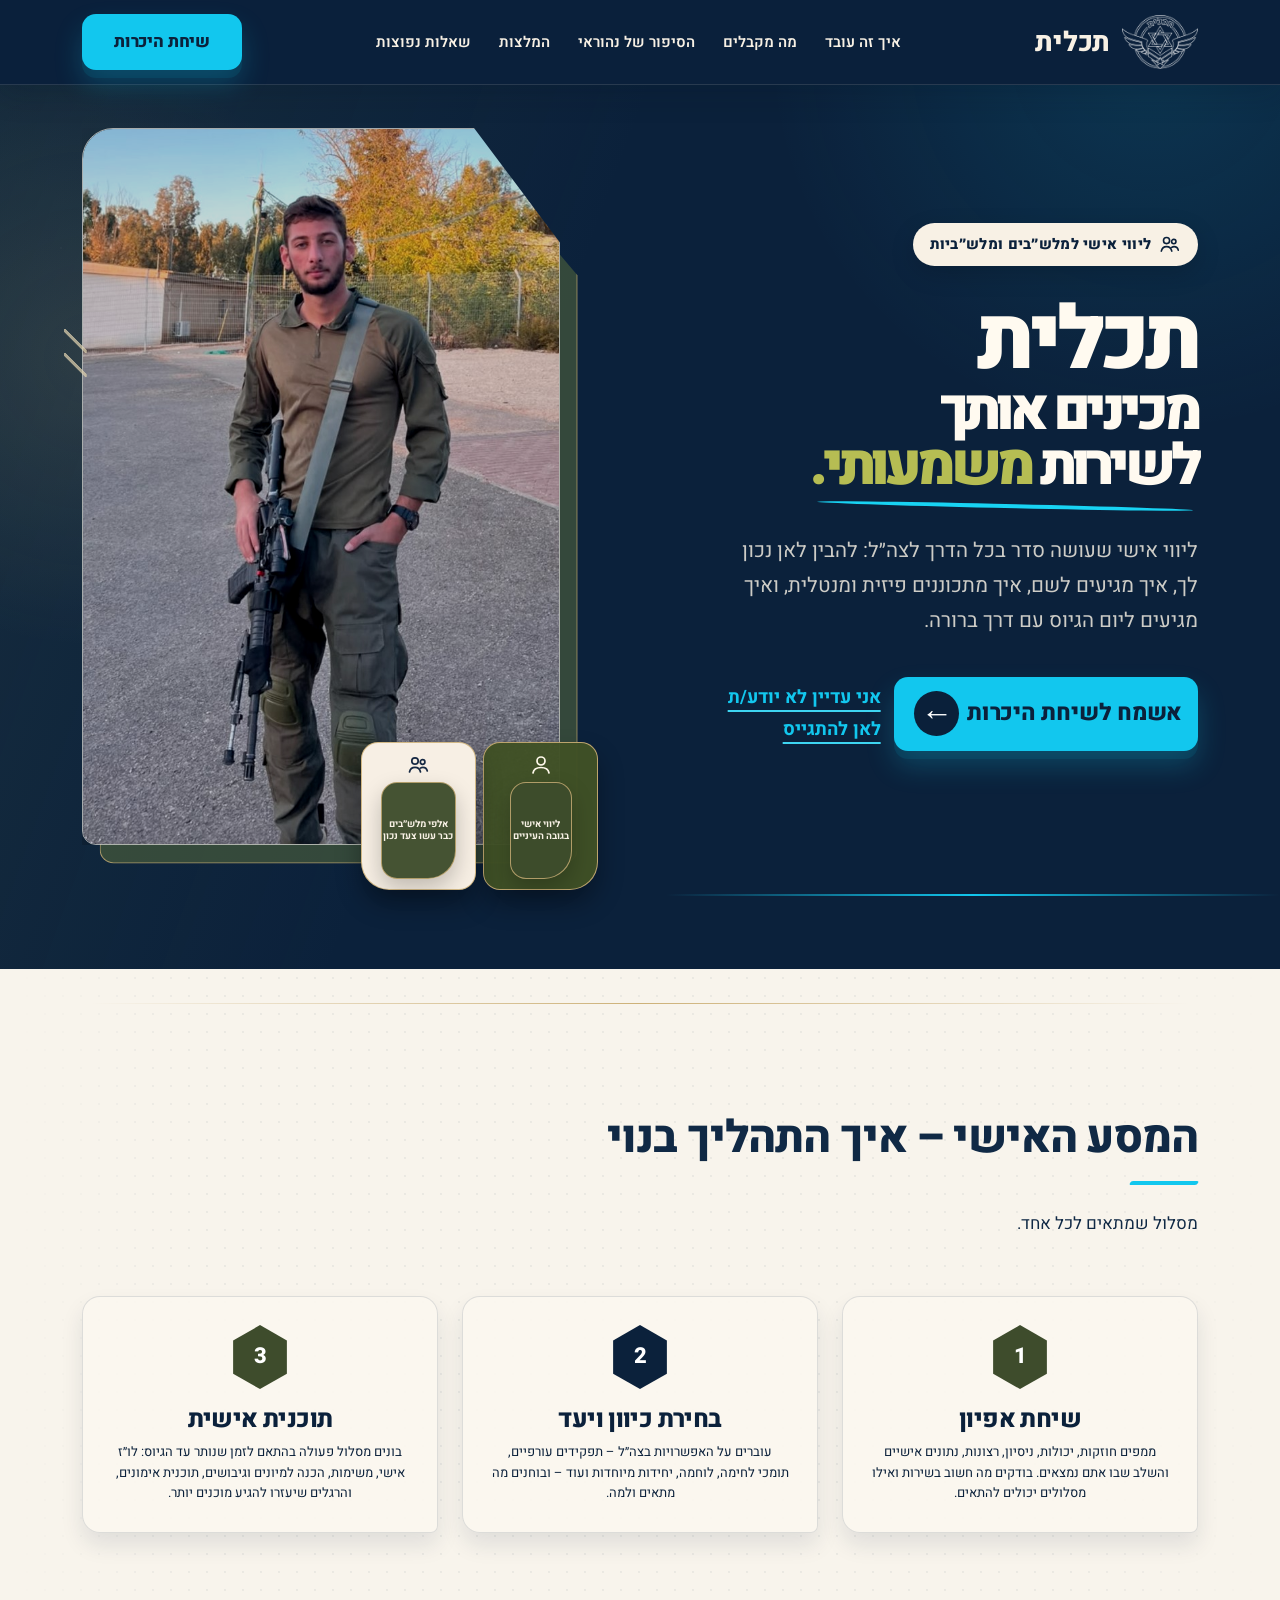
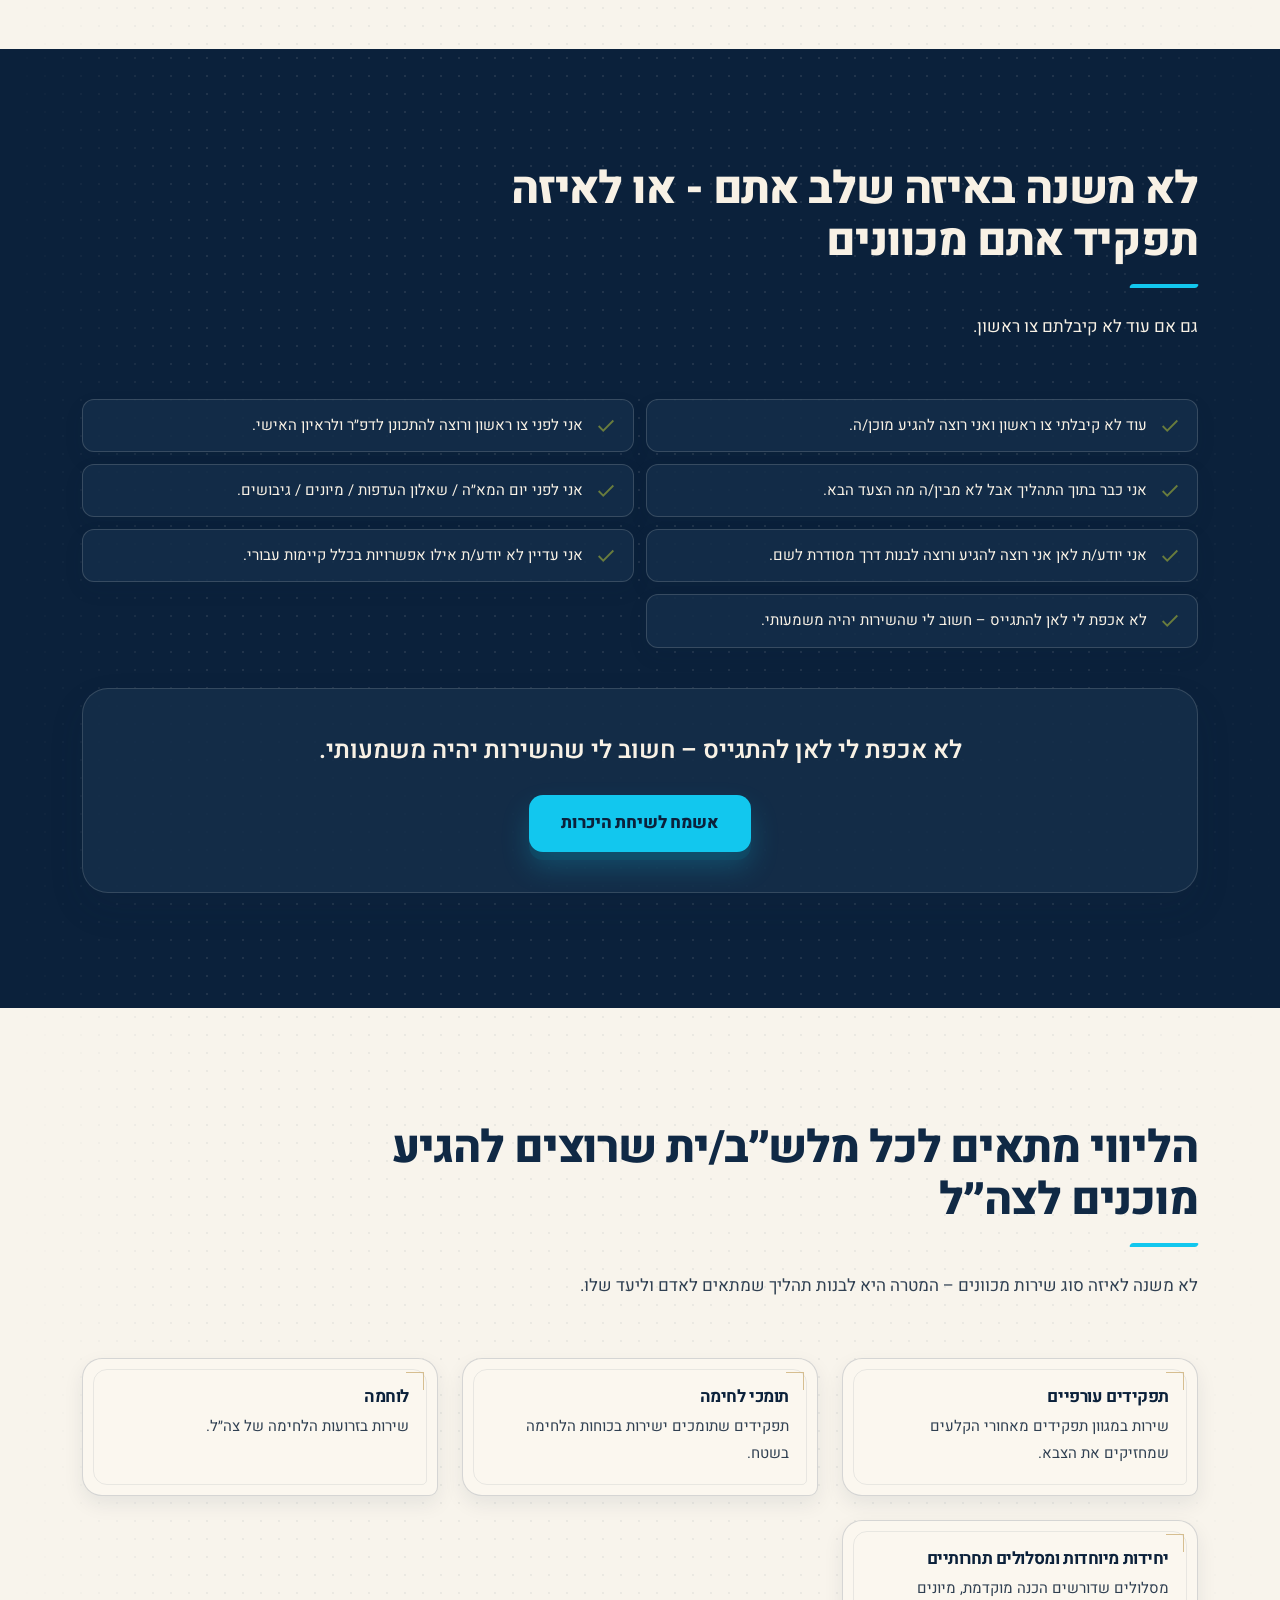
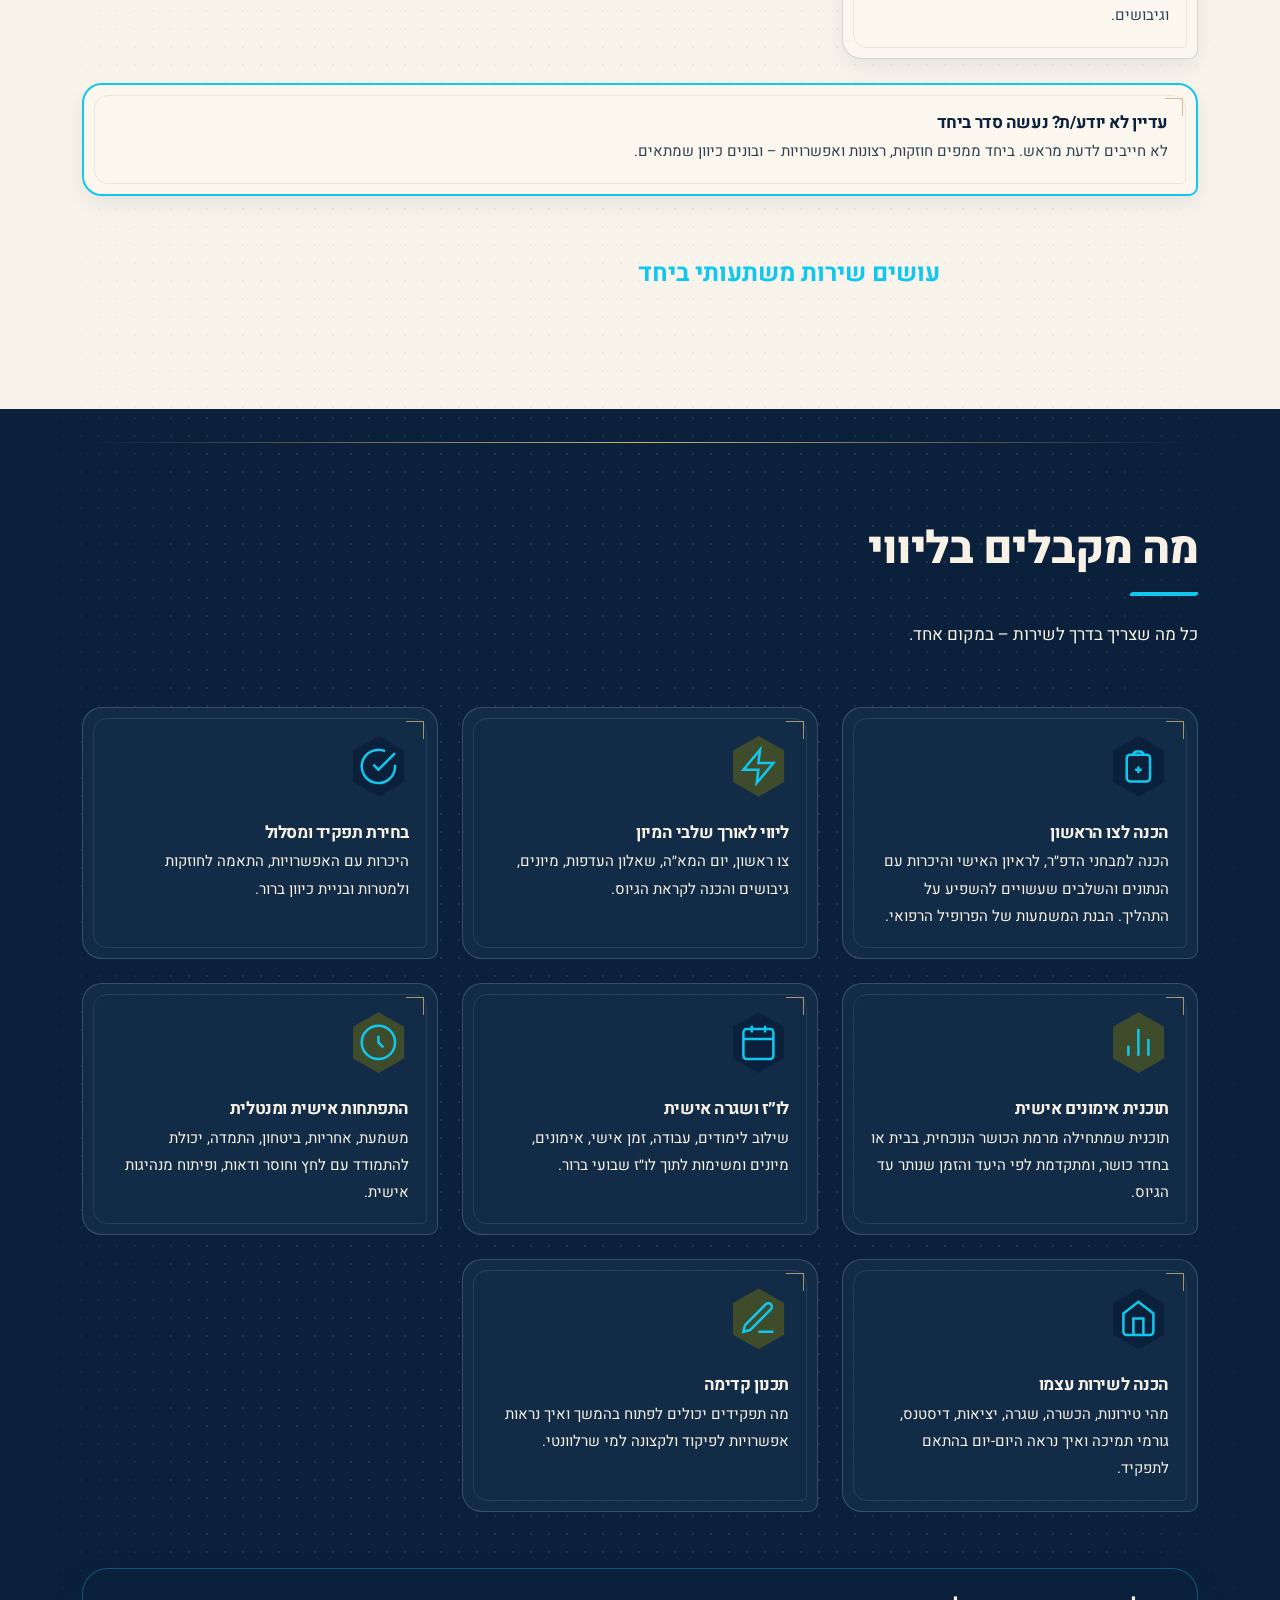
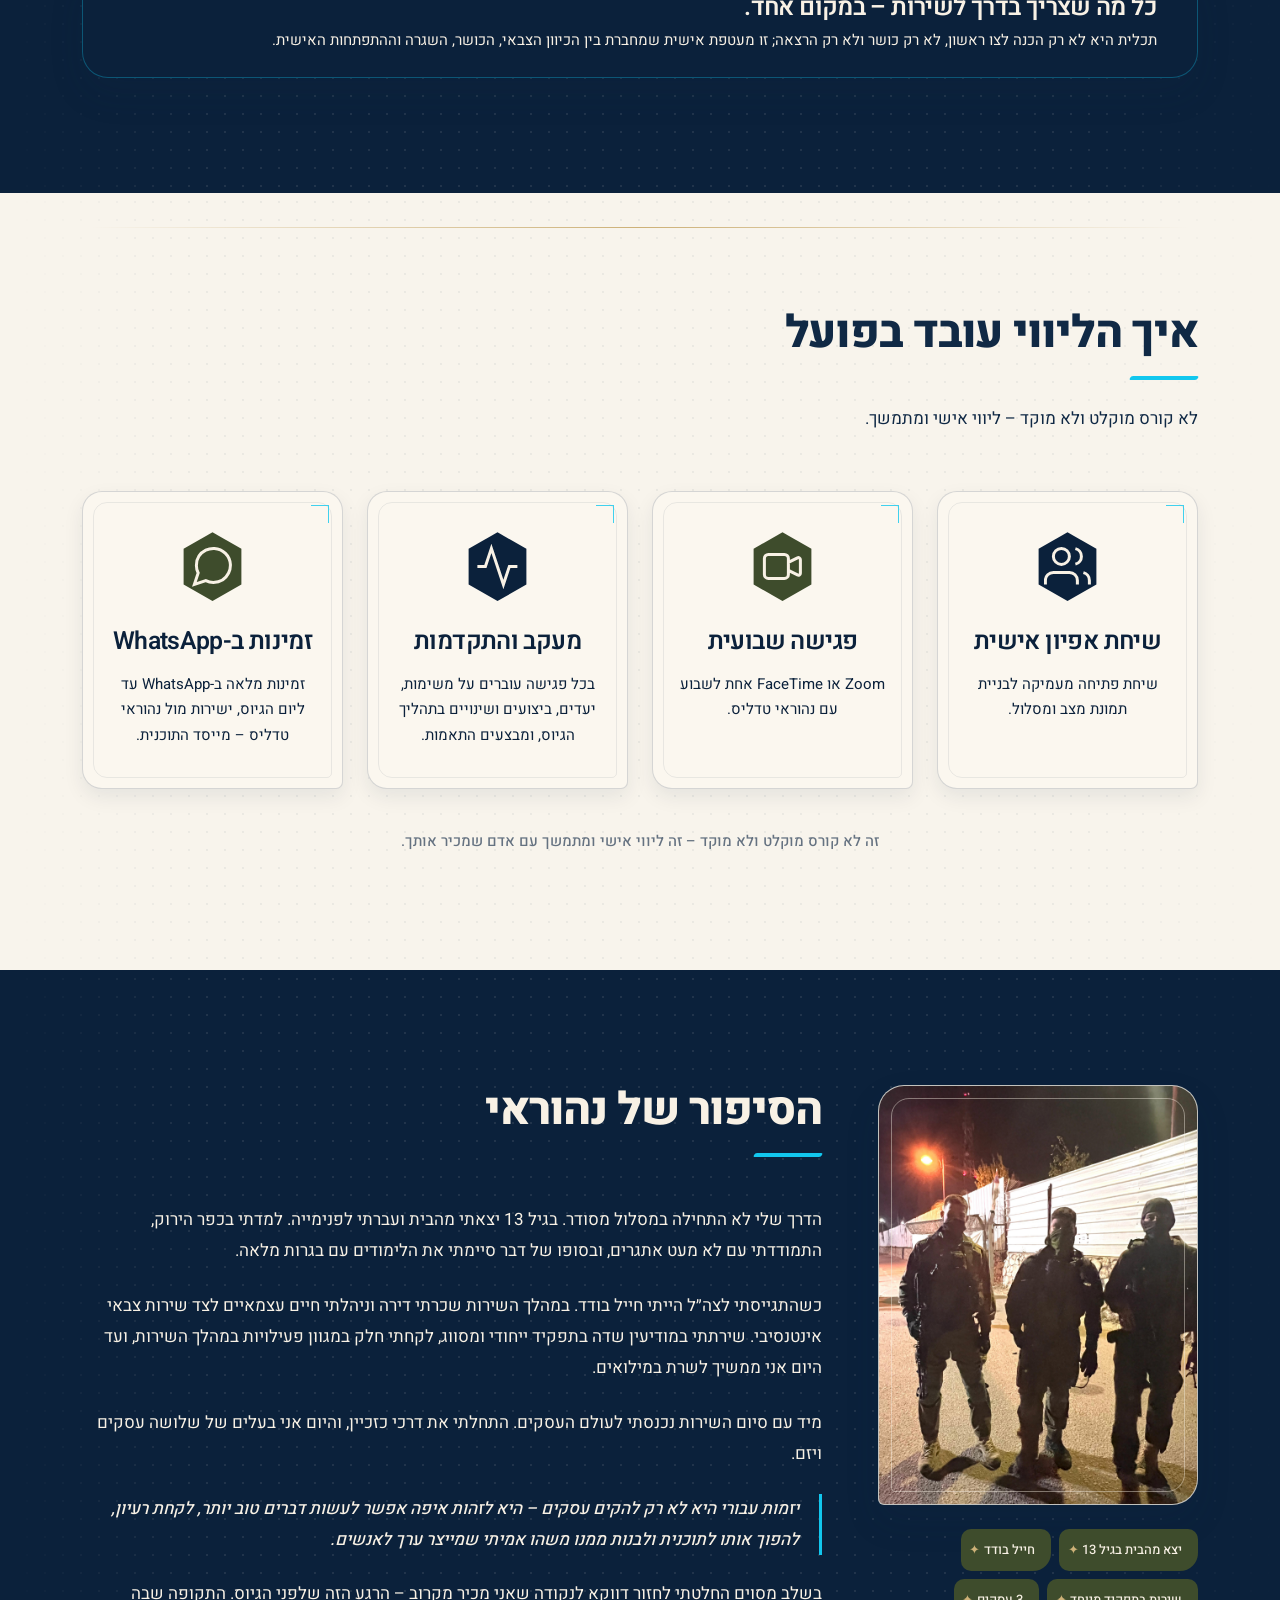
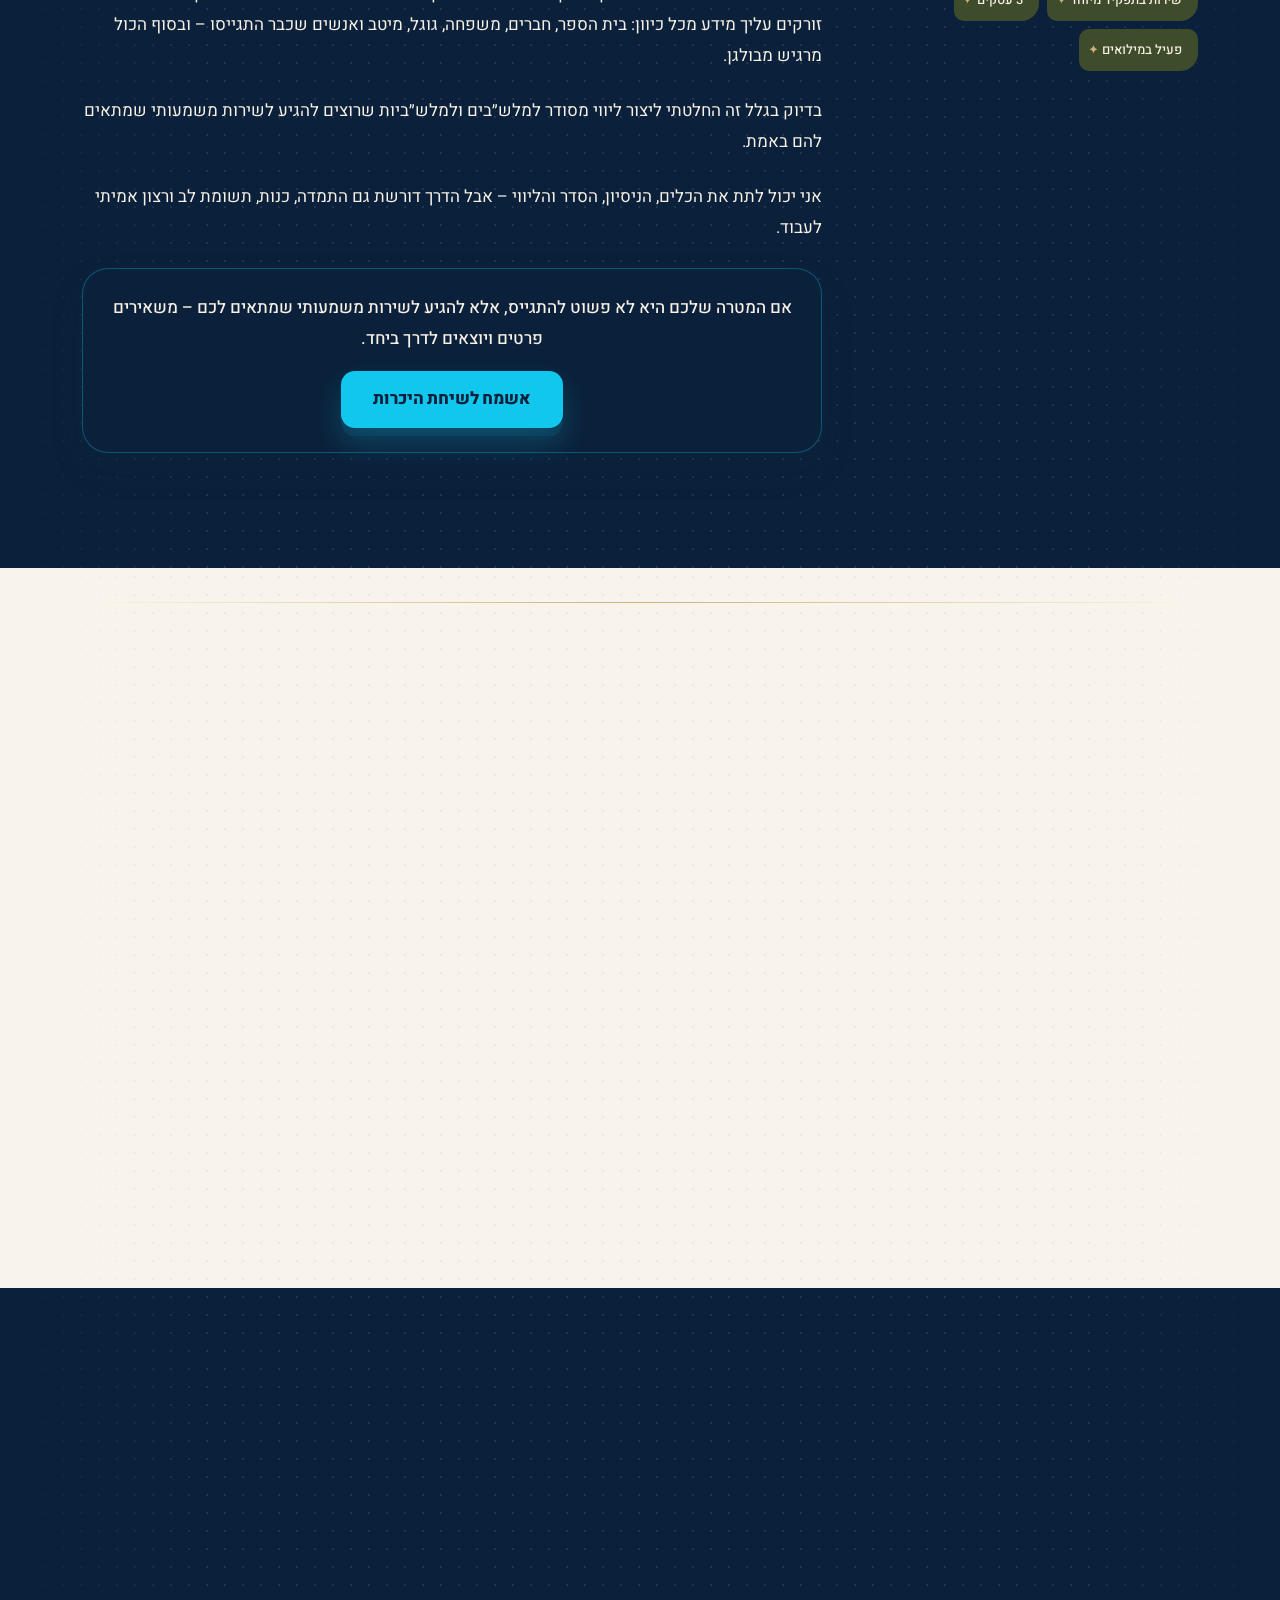
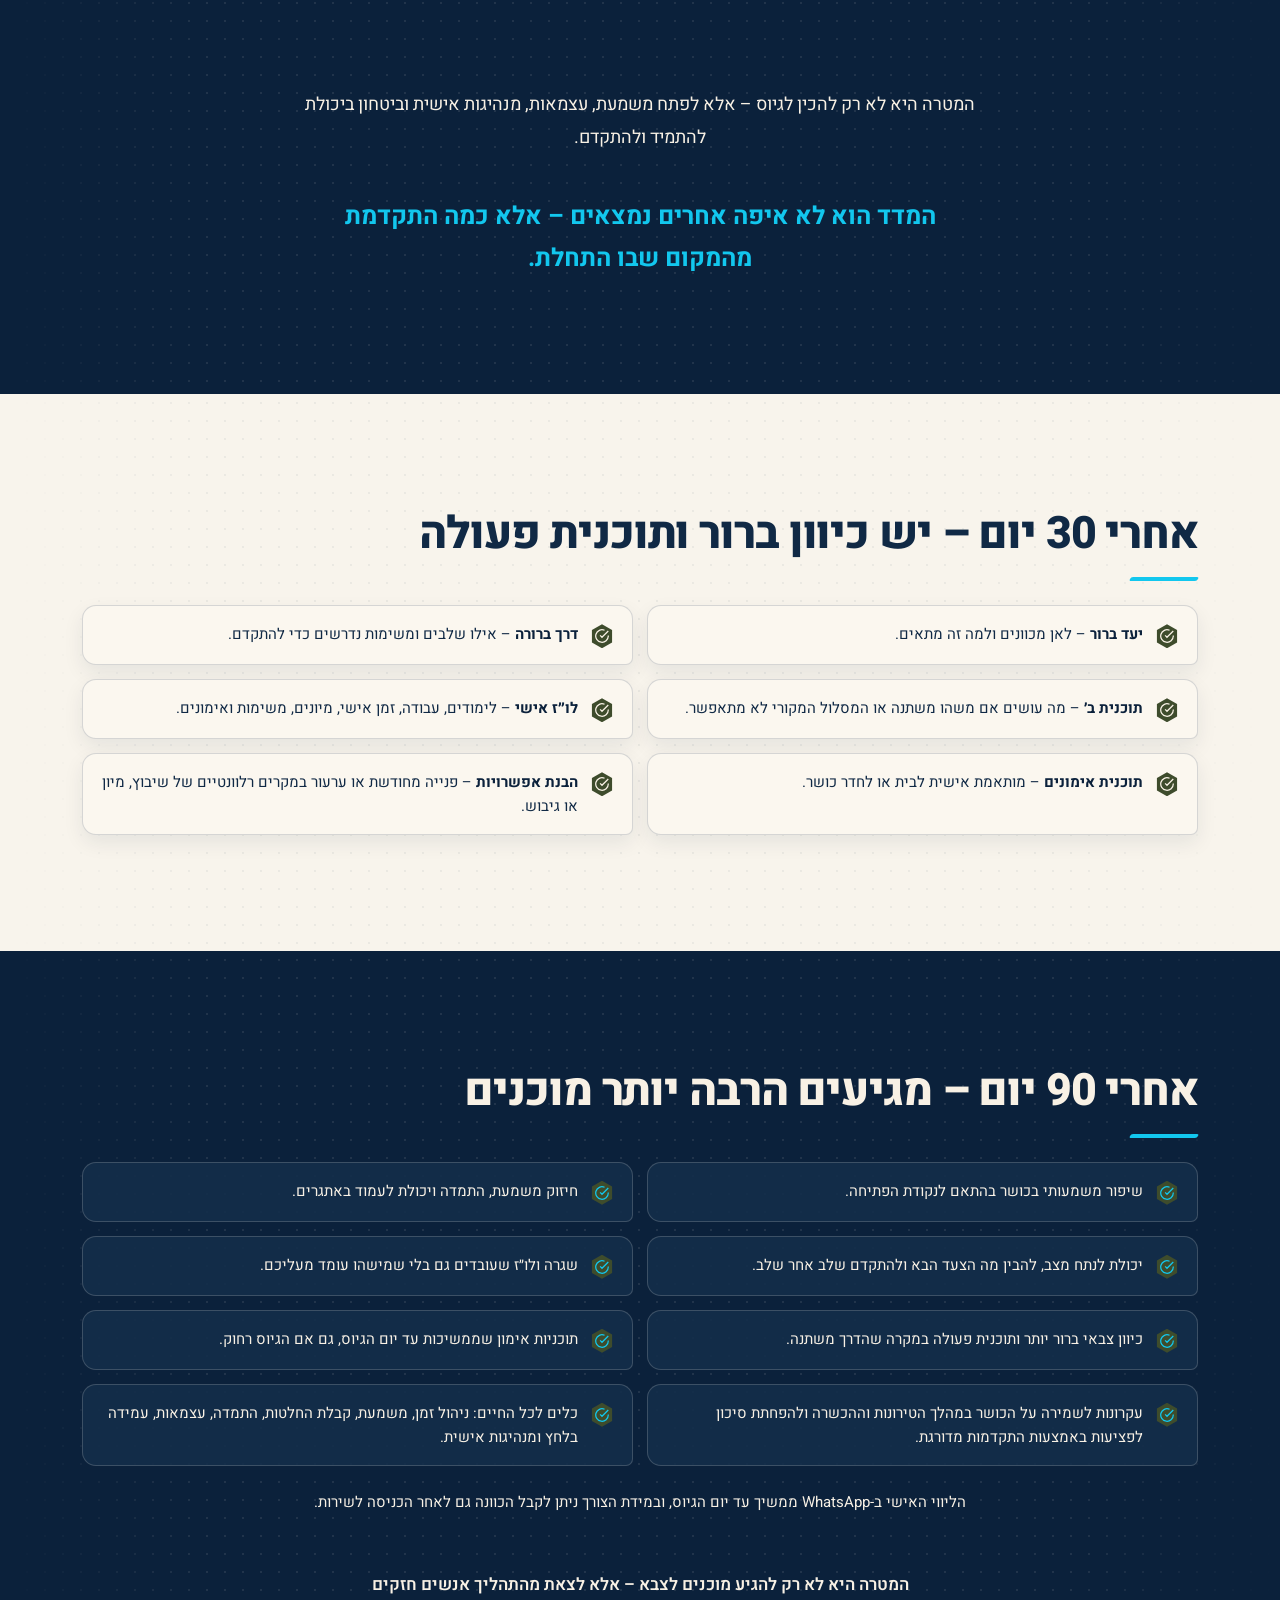
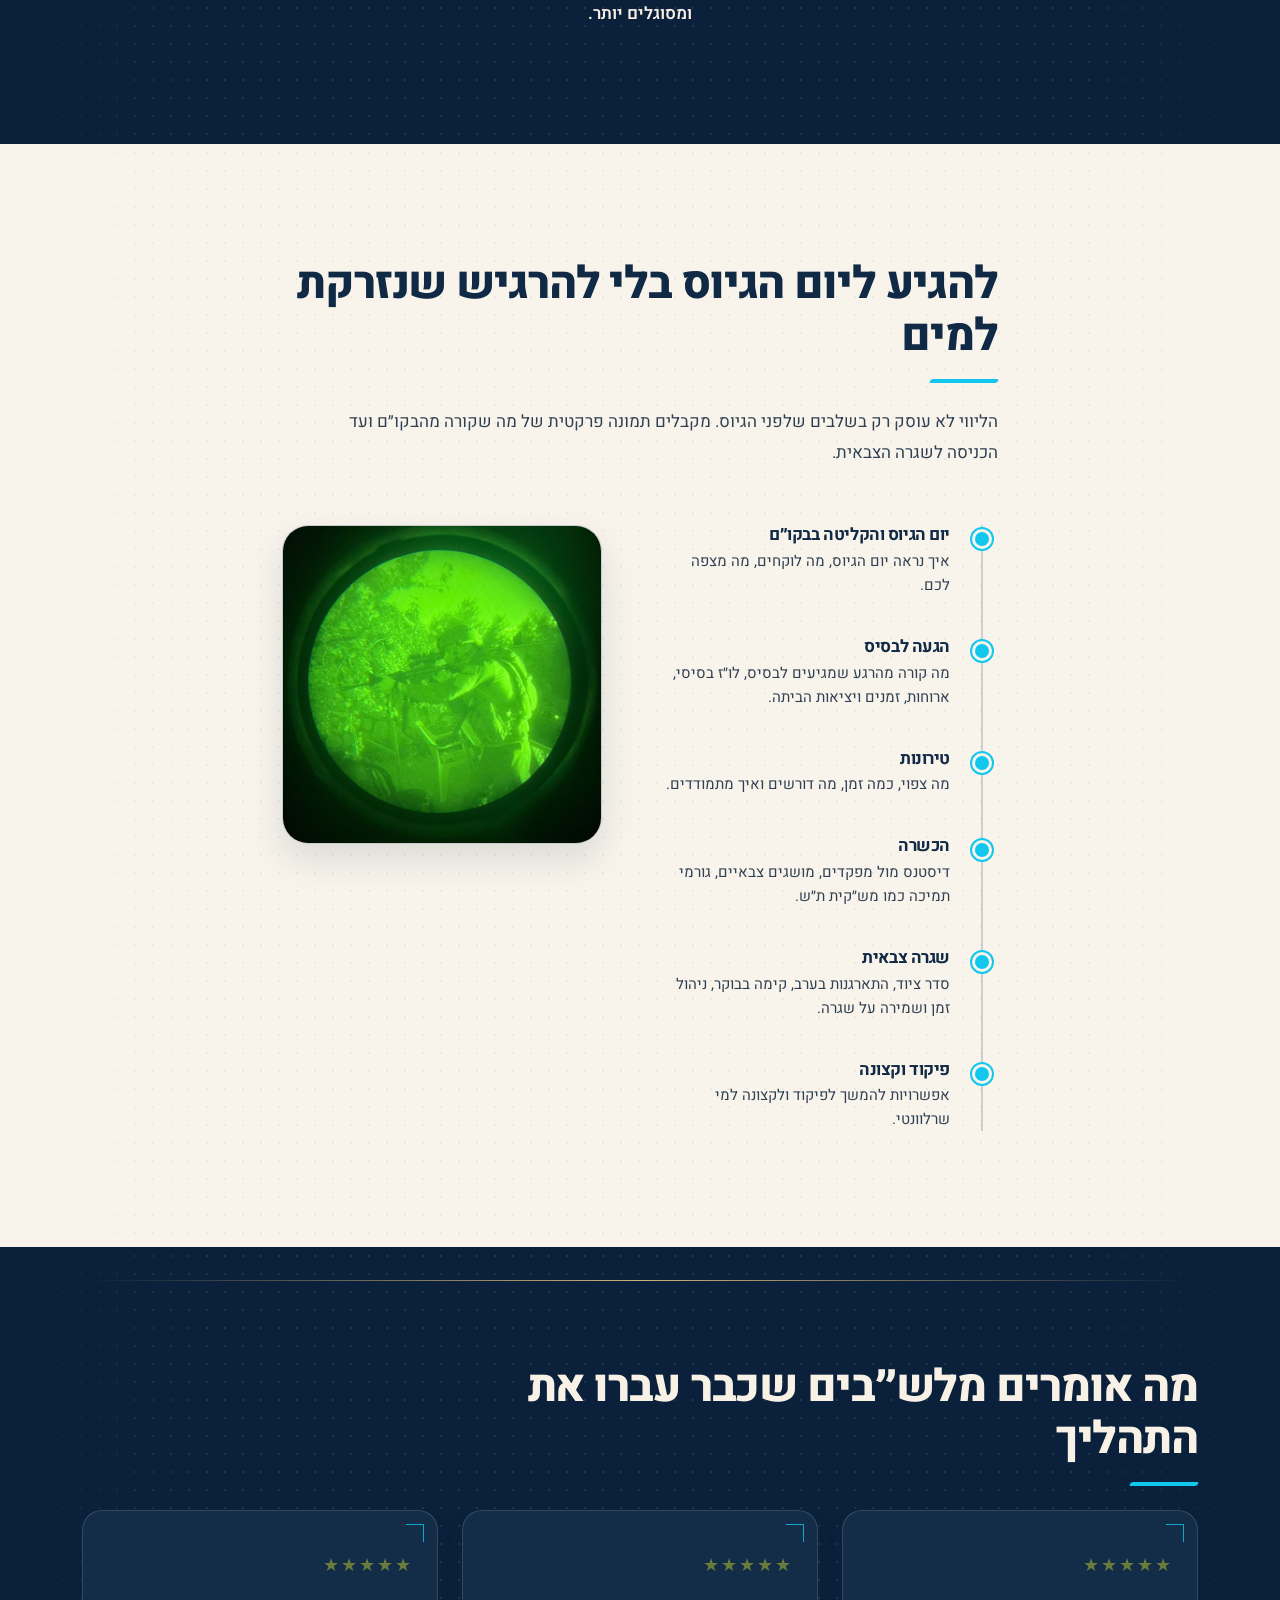
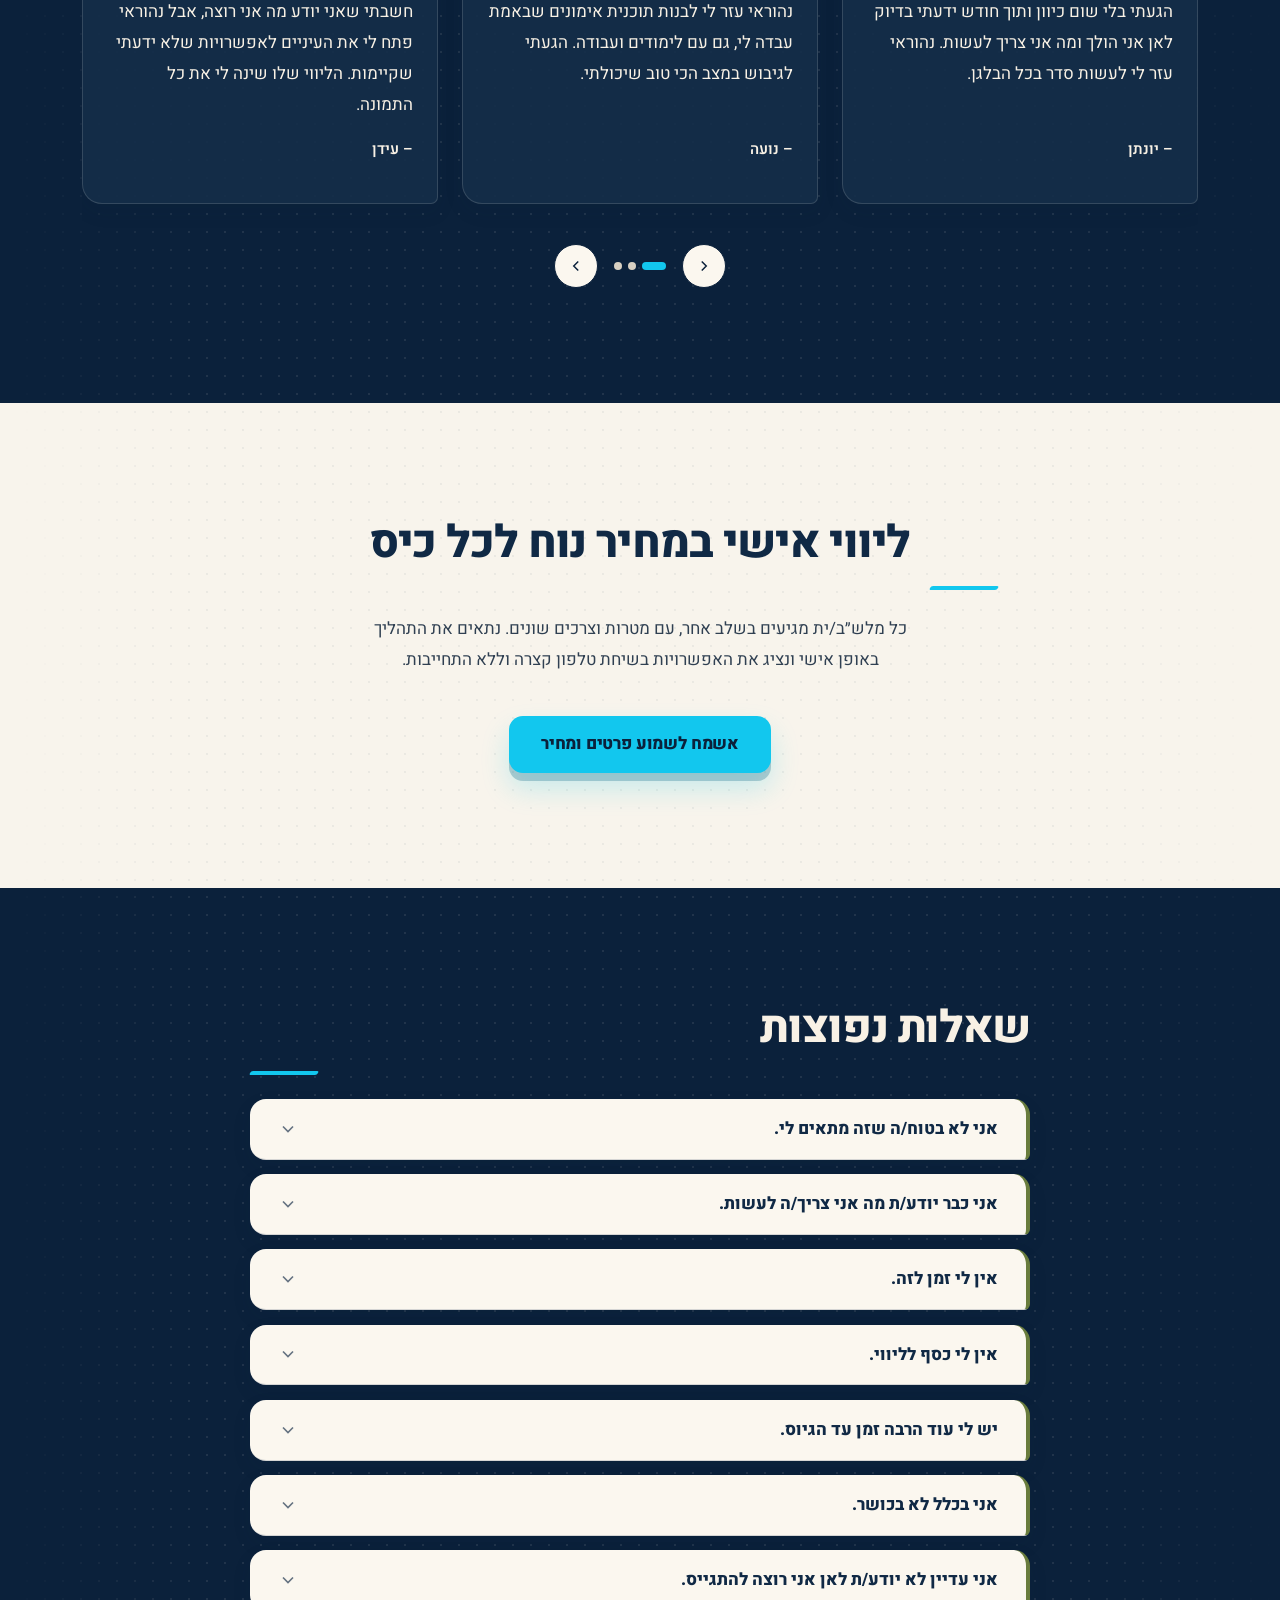
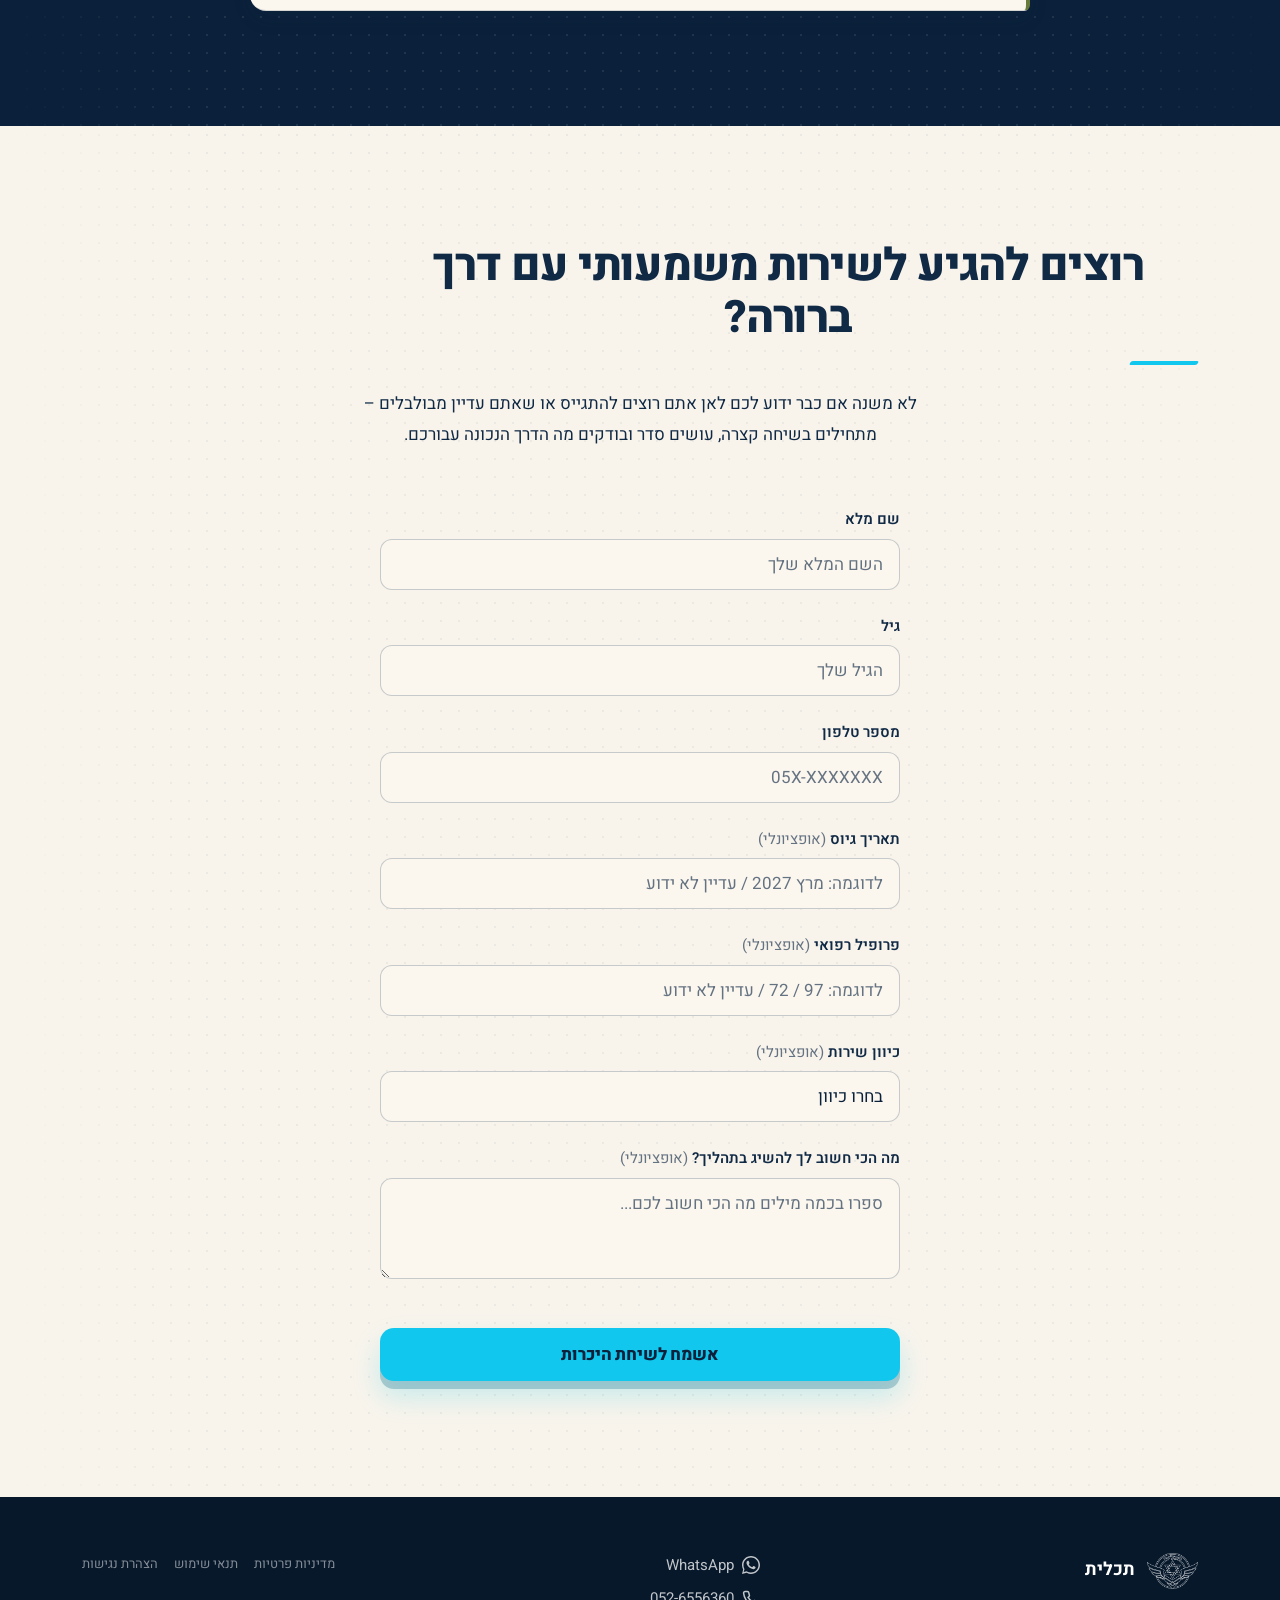
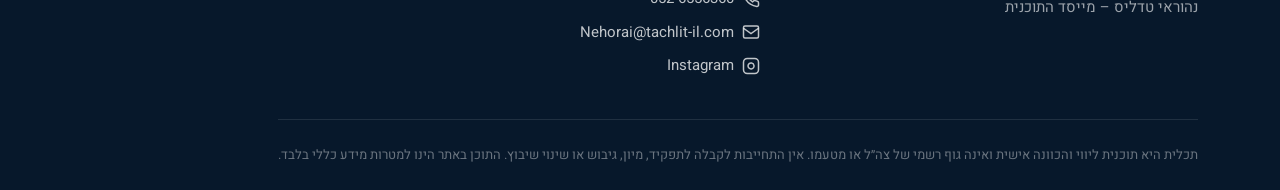
==== index.html @ f6e8bb4a "Refine responsive hero layout and spacing" ====
<!DOCTYPE html>
<html lang="he" dir="rtl">
<head>
  <meta charset="UTF-8">
  <meta name="viewport" content="width=device-width, initial-scale=1.0">
  <title>תכלית – ליווי אישי למלש״בים בדרך לשירות משמעותי בצה״ל</title>
  <meta name="description" content="תכלית – ליווי אישי למלש״בים ומלש״ביות. שיחת אפיון, בניית מסלול, תוכנית אימונים, הכנה לצו ראשון, מיונים וגיבושים. נהוראי טדליס מלווה אותך עד יום הגיוס.">
  <meta name="keywords" content="הכנה לצבא, ליווי למלשבים, מכינה קדם צבאית, הכנה לגיוס, הכנה ליחידות מיוחדות, הכנה לצו ראשון, כושר לצבא, ליווי אישי לצבא, תכלית, נהוראי טדליס">
  <meta name="author" content="נהוראי טדליס – תכלית">
  <meta name="robots" content="index, follow">
  <link rel="canonical" href="https://example.com"><!-- PLACEHOLDER: עדכנו לכתובת הסופית של האתר -->

  <!-- Open Graph -->
  <meta property="og:type" content="website">
  <meta property="og:locale" content="he_IL">
  <meta property="og:site_name" content="תכלית">
  <meta property="og:title" content="תכלית – ליווי אישי למלש״בים בדרך לשירות משמעותי">
  <meta property="og:description" content="ליווי אישי שעושה סדר בכל הדרך לצה״ל: בחירת כיוון, הכנה לצו ראשון, מיונים, תוכנית אימונים והכנה מנטלית. עד יום הגיוס.">
  <meta property="og:url" content="https://example.com"><!-- PLACEHOLDER: עדכנו לכתובת הסופית -->
  <meta property="og:image" content="https://example.com/assets/og-image.jpg"><!-- PLACEHOLDER: הוסיפו תמונת OG בגודל 1200x630 -->
  <meta property="og:image:width" content="1200">
  <meta property="og:image:height" content="630">
  <meta property="og:image:alt" content="תכלית – ליווי אישי למלש״בים">

  <!-- Twitter Card -->
  <meta name="twitter:card" content="summary_large_image">
  <meta name="twitter:title" content="תכלית – ליווי אישי למלש״בים בדרך לשירות משמעותי">
  <meta name="twitter:description" content="ליווי אישי שעושה סדר בכל הדרך לצה״ל. בחירת כיוון, הכנה לצו ראשון, מיונים, אימונים והכנה מנטלית.">
  <meta name="twitter:image" content="https://example.com/assets/og-image.jpg"><!-- PLACEHOLDER -->

  <!-- Favicon -->
  <link rel="icon" type="image/png" href="assets/tachlit-colorful-logo.png">

  <!-- Structured Data -->
  <script type="application/ld+json">
  {
    "@context": "https://schema.org",
    "@type": "ProfessionalService",
    "name": "תכלית",
    "description": "ליווי אישי למלש״בים ומלש״ביות בדרך לשירות משמעותי בצה״ל",
    "founder": {
      "@type": "Person",
      "name": "נהוראי טדליס"
    },
    "areaServed": {
      "@type": "Country",
      "name": "Israel"
    },
    "serviceType": "ליווי והכוונה קדם-צבאית",
    "url": "https://example.com",
    "telephone": "+972-52-655-6360",
    "email": "Nehorai@tachlit-il.com",
    "contactPoint": {
      "@type": "ContactPoint",
      "contactType": "customer service",
      "availableLanguage": "Hebrew"
    }
  }
  </script>

  <!-- Fonts -->
  <link rel="preconnect" href="https://fonts.googleapis.com">
  <link rel="preconnect" href="https://fonts.gstatic.com" crossorigin>
  <link href="https://fonts.googleapis.com/css2?family=Heebo:wght@300;400;500;600;700;800;900&display=swap" rel="stylesheet">

  <!-- Styles -->
  <link rel="stylesheet" href="css/styles.css?v=20260817-27">
</head>
<body>
  <!-- Skip Link -->
  <a href="#main-content" class="skip-link">דלגו לתוכן הראשי</a>

  <!-- ==================== HEADER ==================== -->
  <header class="header" role="banner">
    <div class="container header__inner">
      <a href="#" class="header__logo" aria-label="תכלית – חזרה לראש העמוד">
        <img src="assets/tachlit-white-logo.png" alt="לוגו תכלית" width="40" height="40">
        <span class="header__logo-text">תכלית</span>
      </a>

      <nav class="header__nav" aria-label="ניווט ראשי">
        <ul class="header__nav-list" role="list">
          <li><a href="#journey" class="header__nav-link">איך זה עובד</a></li>
          <li><a href="#benefits" class="header__nav-link">מה מקבלים</a></li>
          <li><a href="#about" class="header__nav-link">הסיפור של נהוראי</a></li>
          <li><a href="#testimonials" class="header__nav-link">המלצות</a></li>
          <li><a href="#faq" class="header__nav-link">שאלות נפוצות</a></li>
        </ul>
      </nav>

      <a href="#contact" class="btn btn--primary header__cta">שיחת היכרות</a>

      <button class="header__mobile-toggle" aria-label="תפריט ניווט" aria-expanded="false" aria-controls="mobile-menu">
        <span></span>
        <span></span>
        <span></span>
      </button>
    </div>
  </header>

  <!-- Mobile Menu -->
  <div id="mobile-menu" class="mobile-menu" aria-hidden="true" role="dialog" aria-label="תפריט ניווט">
    <nav>
      <ul class="mobile-menu__list" role="list">
        <li><a href="#journey" class="mobile-menu__link">איך זה עובד</a></li>
        <li><a href="#benefits" class="mobile-menu__link">מה מקבלים</a></li>
        <li><a href="#about" class="mobile-menu__link">הסיפור של נהוראי</a></li>
        <li><a href="#testimonials" class="mobile-menu__link">המלצות</a></li>
        <li><a href="#faq" class="mobile-menu__link">שאלות נפוצות</a></li>
      </ul>
      <a href="#contact" class="btn btn--primary mobile-menu__cta">אשמח לשיחת היכרות</a>
    </nav>
  </div>

  <main id="main-content">
    <!-- ==================== HERO ==================== -->
    <section id="hero" class="hero" aria-label="מסך פתיחה">
      <div class="container hero__inner">
        <div class="hero__content">
          <span class="hero__badge">
            <svg class="hero__badge-icon" viewBox="0 0 24 24" fill="none" stroke="currentColor" stroke-width="1.7" stroke-linecap="round" stroke-linejoin="round" aria-hidden="true">
              <circle cx="9" cy="8" r="3.2"></circle>
              <path d="M3.5 19c.6-3 2.4-4.7 5.5-4.7s4.9 1.7 5.5 4.7"></path>
              <circle cx="16.6" cy="9" r="2.3"></circle>
              <path d="M14.4 15.1c.7-.5 1.5-.8 2.5-.8 2.4 0 3.9 1.4 4.4 3.7"></path>
            </svg>
            <span>ליווי אישי למלש״בים ומלש״ביות</span>
          </span>
          <h1 class="hero__title">
            <span class="hero__title-brand">תכלית</span>
            <span class="hero__title-line">מכינים אותך</span>
            <span class="hero__title-line">לשירות <em>משמעותי.</em></span>
          </h1>
          <p class="hero__subtitle">
            ליווי אישי שעושה סדר בכל הדרך לצה״ל: להבין לאן נכון לך, איך מגיעים לשם, איך מתכוננים פיזית ומנטלית, ואיך מגיעים ליום הגיוס עם דרך ברורה.
          </p>
          <div class="hero__actions">
            <a href="#contact" class="btn btn--primary hero__primary-link" data-analytics="cta-hero">
              <span>אשמח לשיחת היכרות</span>
              <span class="hero__primary-arrow" aria-hidden="true">←</span>
            </a>
            <a href="#contact" class="hero__secondary-link" data-analytics="cta-hero-secondary">אני עדיין לא יודע/ת לאן להתגייס</a>
          </div>
        </div>
        <div class="hero__portrait">
          <img src="assets/image-1.jpeg" alt="נהוראי טדליס בשירות מילואים" width="800" height="600" loading="eager">
          <div class="hero__credentials" aria-label="יתרונות הליווי">
            <article class="hero__credential hero__credential--personal">
              <svg class="hero__credential-icon" viewBox="0 0 24 24" fill="none" stroke="currentColor" stroke-width="1.7" stroke-linecap="round" stroke-linejoin="round" aria-hidden="true">
                <circle cx="12" cy="8" r="4"></circle>
                <path d="M4 20c.5-3.2 3.2-5.5 8-5.5s7.5 2.3 8 5.5"></path>
              </svg>
              <p>ליווי אישי<br>בגובה העיניים</p>
            </article>
            <article class="hero__credential hero__credential--direction">
              <svg class="hero__credential-icon" viewBox="0 0 24 24" fill="none" stroke="currentColor" stroke-width="1.7" stroke-linecap="round" stroke-linejoin="round" aria-hidden="true">
                <circle cx="9" cy="8" r="3.2"></circle>
                <path d="M3.5 19c.6-3 2.4-4.7 5.5-4.7s4.9 1.7 5.5 4.7"></path>
                <circle cx="16.6" cy="9" r="2.3"></circle>
                <path d="M14.4 15.1c.7-.5 1.5-.8 2.5-.8 2.4 0 3.9 1.4 4.4 3.7"></path>
              </svg>
              <p>אלפי מלש״בים<br>כבר עשו צעד נכון</p>
            </article>
          </div>
        </div>
      </div>
    </section>

    <!-- ==================== JOURNEY ==================== -->
    <section id="journey" class="section--alt" aria-labelledby="journey-title">
      <div class="container">
        <h2 id="journey-title" class="reveal">המסע האישי – איך התהליך בנוי</h2>
        <p class="section-subtitle reveal">מסלול שמתאים לכל אחד.</p>

        <div class="journey__steps reveal">
          <div class="journey__step">
            <div class="journey__step-number">1</div>
            <div class="journey__step-content">
              <h3>שיחת אפיון</h3>
              <p>ממפים חוזקות, יכולות, ניסיון, רצונות, נתונים אישיים והשלב שבו אתם נמצאים. בודקים מה חשוב בשירות ואילו מסלולים יכולים להתאים.</p>
            </div>
          </div>
          <div class="journey__step">
            <div class="journey__step-number">2</div>
            <div class="journey__step-content">
              <h3>בחירת כיוון ויעד</h3>
              <p>עוברים על האפשרויות בצה״ל – תפקידים עורפיים, תומכי לחימה, לוחמה, יחידות מיוחדות ועוד – ובוחנים מה מתאים ולמה.</p>
            </div>
          </div>
          <div class="journey__step">
            <div class="journey__step-number">3</div>
            <div class="journey__step-content">
              <h3>תוכנית אישית</h3>
              <p>בונים מסלול פעולה בהתאם לזמן שנותר עד הגיוס: לו״ז אישי, משימות, הכנה למיונים וגיבושים, תוכנית אימונים, והרגלים שיעזרו להגיע מוכנים יותר.</p>
            </div>
          </div>
        </div>
      </div>
    </section>

    <!-- ==================== WHO FITS ==================== -->
    <section id="who-fits" aria-labelledby="who-fits-title">
      <div class="container">
        <h2 id="who-fits-title" class="reveal">לא משנה באיזה שלב אתם - או לאיזה תפקיד אתם מכוונים</h2>
        <p class="section-subtitle reveal">גם אם עוד לא קיבלתם צו ראשון.</p>

        <div class="who-fits__list reveal">
          <div class="who-fits__item">
            <svg class="who-fits__icon" viewBox="0 0 24 24" fill="none" stroke="currentColor" stroke-width="2" aria-hidden="true"><path d="M20 6L9 17l-5-5"/></svg>
            <span>עוד לא קיבלתי צו ראשון ואני רוצה להגיע מוכן/ה.</span>
          </div>
          <div class="who-fits__item">
            <svg class="who-fits__icon" viewBox="0 0 24 24" fill="none" stroke="currentColor" stroke-width="2" aria-hidden="true"><path d="M20 6L9 17l-5-5"/></svg>
            <span>אני לפני צו ראשון ורוצה להתכונן לדפ״ר ולראיון האישי.</span>
          </div>
          <div class="who-fits__item">
            <svg class="who-fits__icon" viewBox="0 0 24 24" fill="none" stroke="currentColor" stroke-width="2" aria-hidden="true"><path d="M20 6L9 17l-5-5"/></svg>
            <span>אני כבר בתוך התהליך אבל לא מבין/ה מה הצעד הבא.</span>
          </div>
          <div class="who-fits__item">
            <svg class="who-fits__icon" viewBox="0 0 24 24" fill="none" stroke="currentColor" stroke-width="2" aria-hidden="true"><path d="M20 6L9 17l-5-5"/></svg>
            <span>אני לפני יום המא״ה / שאלון העדפות / מיונים / גיבושים.</span>
          </div>
          <div class="who-fits__item">
            <svg class="who-fits__icon" viewBox="0 0 24 24" fill="none" stroke="currentColor" stroke-width="2" aria-hidden="true"><path d="M20 6L9 17l-5-5"/></svg>
            <span>אני יודע/ת לאן אני רוצה להגיע ורוצה לבנות דרך מסודרת לשם.</span>
          </div>
          <div class="who-fits__item">
            <svg class="who-fits__icon" viewBox="0 0 24 24" fill="none" stroke="currentColor" stroke-width="2" aria-hidden="true"><path d="M20 6L9 17l-5-5"/></svg>
            <span>אני עדיין לא יודע/ת אילו אפשרויות בכלל קיימות עבורי.</span>
          </div>
          <div class="who-fits__item">
            <svg class="who-fits__icon" viewBox="0 0 24 24" fill="none" stroke="currentColor" stroke-width="2" aria-hidden="true"><path d="M20 6L9 17l-5-5"/></svg>
            <span>לא אכפת לי לאן להתגייס – חשוב לי שהשירות יהיה משמעותי.</span>
          </div>
        </div>

        <div class="who-fits__cta-block reveal">
          <p>לא אכפת לי לאן להתגייס – חשוב לי שהשירות יהיה משמעותי.</p>
          <a href="#contact" class="btn btn--primary" data-analytics="cta-who-fits">אשמח לשיחת היכרות</a>
        </div>
      </div>
    </section>

    <!-- ==================== SERVICE TYPES ==================== -->
    <section id="service-types" class="section--alt" aria-labelledby="service-types-title">
      <div class="container">
        <h2 id="service-types-title" class="reveal">הליווי מתאים לכל מלש״ב/ית שרוצים להגיע מוכנים לצה״ל</h2>
        <p class="section-subtitle reveal">לא משנה לאיזה סוג שירות מכוונים – המטרה היא לבנות תהליך שמתאים לאדם וליעד שלו.</p>

        <div class="benefits__grid reveal">
          <div class="benefit-card">
            <h3>תפקידים עורפיים</h3>
            <p>שירות במגוון תפקידים מאחורי הקלעים שמחזיקים את הצבא.</p>
          </div>
          <div class="benefit-card">
            <h3>תומכי לחימה</h3>
            <p>תפקידים שתומכים ישירות בכוחות הלחימה בשטח.</p>
          </div>
          <div class="benefit-card">
            <h3>לוחמה</h3>
            <p>שירות בזרועות הלחימה של צה״ל.</p>
          </div>
          <div class="benefit-card">
            <h3>יחידות מיוחדות ומסלולים תחרותיים</h3>
            <p>מסלולים שדורשים הכנה מוקדמת, מיונים וגיבושים.</p>
          </div>
          <div class="benefit-card" style="border-color: var(--color-accent); border-width: 2px;">
            <h3>עדיין לא יודע/ת? נעשה סדר ביחד</h3>
            <p>לא חייבים לדעת מראש. ביחד ממפים חוזקות, רצונות ואפשרויות – ובונים כיוון שמתאים.</p>
          </div>
        </div>

        <p class="diff__quote reveal" style="margin-top: var(--space-xl);">עושים שירות משתעותי ביחד</p>
      </div>
    </section>

    <!-- ==================== WHAT YOU GET ==================== -->
    <section id="benefits" aria-labelledby="benefits-title">
      <div class="container">
        <h2 id="benefits-title" class="reveal">מה מקבלים בליווי</h2>
        <p class="section-subtitle reveal">כל מה שצריך בדרך לשירות – במקום אחד.</p>

        <div class="benefits__grid reveal">
          <div class="benefit-card">
            <svg class="benefit-card__icon" viewBox="0 0 24 24" fill="none" stroke="currentColor" stroke-width="1.5" aria-hidden="true"><path d="M9 5H7a2 2 0 0 0-2 2v12a2 2 0 0 0 2 2h10a2 2 0 0 0 2-2V7a2 2 0 0 0-2-2h-2M9 5a2 2 0 0 1 2-2h2a2 2 0 0 1 2 2M9 5h6m-3 7v4m-2-2h4"/></svg>
            <h3>הכנה לצו הראשון</h3>
            <p>הכנה למבחני הדפ״ר, לראיון האישי והיכרות עם הנתונים והשלבים שעשויים להשפיע על התהליך. הבנת המשמעות של הפרופיל הרפואי.</p>
          </div>
          <div class="benefit-card">
            <svg class="benefit-card__icon" viewBox="0 0 24 24" fill="none" stroke="currentColor" stroke-width="1.5" aria-hidden="true"><path d="M13 2L3 14h9l-1 8 10-12h-9l1-8z"/></svg>
            <h3>ליווי לאורך שלבי המיון</h3>
            <p>צו ראשון, יום המא״ה, שאלון העדפות, מיונים, גיבושים והכנה לקראת הגיוס.</p>
          </div>
          <div class="benefit-card">
            <svg class="benefit-card__icon" viewBox="0 0 24 24" fill="none" stroke="currentColor" stroke-width="1.5" aria-hidden="true"><path d="M22 11.08V12a10 10 0 1 1-5.93-9.14M22 4L12 14.01l-3-3"/></svg>
            <h3>בחירת תפקיד ומסלול</h3>
            <p>היכרות עם האפשרויות, התאמה לחוזקות ולמטרות ובניית כיוון ברור.</p>
          </div>
          <div class="benefit-card">
            <svg class="benefit-card__icon" viewBox="0 0 24 24" fill="none" stroke="currentColor" stroke-width="1.5" aria-hidden="true"><path d="M18 20V10M12 20V4M6 20v-6"/></svg>
            <h3>תוכנית אימונים אישית</h3>
            <p>תוכנית שמתחילה מרמת הכושר הנוכחית, בבית או בחדר כושר, ומתקדמת לפי היעד והזמן שנותר עד הגיוס.</p>
          </div>
          <div class="benefit-card">
            <svg class="benefit-card__icon" viewBox="0 0 24 24" fill="none" stroke="currentColor" stroke-width="1.5" aria-hidden="true"><rect x="3" y="4" width="18" height="18" rx="2"/><path d="M16 2v4M8 2v4M3 10h18"/></svg>
            <h3>לו״ז ושגרה אישית</h3>
            <p>שילוב לימודים, עבודה, זמן אישי, אימונים, מיונים ומשימות לתוך לו״ז שבועי ברור.</p>
          </div>
          <div class="benefit-card">
            <svg class="benefit-card__icon" viewBox="0 0 24 24" fill="none" stroke="currentColor" stroke-width="1.5" aria-hidden="true"><circle cx="12" cy="12" r="10"/><path d="M12 8v4l3 3"/></svg>
            <h3>התפתחות אישית ומנטלית</h3>
            <p>משמעת, אחריות, ביטחון, התמדה, יכולת להתמודד עם לחץ וחוסר ודאות, ופיתוח מנהיגות אישית.</p>
          </div>
          <div class="benefit-card">
            <svg class="benefit-card__icon" viewBox="0 0 24 24" fill="none" stroke="currentColor" stroke-width="1.5" aria-hidden="true"><path d="M3 9l9-7 9 7v11a2 2 0 0 1-2 2H5a2 2 0 0 1-2-2z"/><polyline points="9 22 9 12 15 12 15 22"/></svg>
            <h3>הכנה לשירות עצמו</h3>
            <p>מהי טירונות, הכשרה, שגרה, יציאות, דיסטנס, גורמי תמיכה ואיך נראה היום-יום בהתאם לתפקיד.</p>
          </div>
          <div class="benefit-card">
            <svg class="benefit-card__icon" viewBox="0 0 24 24" fill="none" stroke="currentColor" stroke-width="1.5" aria-hidden="true"><path d="M12 20h9M16.5 3.5a2.121 2.121 0 0 1 3 3L7 19l-4 1 1-4L16.5 3.5z"/></svg>
            <h3>תכנון קדימה</h3>
            <p>מה תפקידים יכולים לפתוח בהמשך ואיך נראות אפשרויות לפיקוד ולקצונה למי שרלוונטי.</p>
          </div>
        </div>

        <div class="benefits__wrapper-msg reveal">
          <h3>כל מה שצריך בדרך לשירות – במקום אחד.</h3>
          <p>תכלית היא לא רק הכנה לצו ראשון, לא רק כושר ולא רק הרצאה; זו מעטפת אישית שמחברת בין הכיוון הצבאי, הכושר, השגרה וההתפתחות האישית.</p>
        </div>
      </div>
    </section>

    <!-- ==================== HOW IT WORKS ==================== -->
    <section id="how-it-works" class="section--alt" aria-labelledby="how-works-title">
      <div class="container">
        <h2 id="how-works-title" class="reveal">איך הליווי עובד בפועל</h2>
        <p class="section-subtitle reveal">לא קורס מוקלט ולא מוקד – ליווי אישי ומתמשך.</p>

        <div class="how-works__grid reveal">
          <div class="how-works__card">
            <svg class="how-works__card-icon" viewBox="0 0 24 24" fill="none" stroke="currentColor" stroke-width="1.5" aria-hidden="true"><path d="M17 21v-2a4 4 0 0 0-4-4H5a4 4 0 0 0-4 4v2"/><circle cx="9" cy="7" r="4"/><path d="M23 21v-2a4 4 0 0 0-3-3.87M16 3.13a4 4 0 0 1 0 7.75"/></svg>
            <h3>שיחת אפיון אישית</h3>
            <p>שיחת פתיחה מעמיקה לבניית תמונת מצב ומסלול.</p>
          </div>
          <div class="how-works__card">
            <svg class="how-works__card-icon" viewBox="0 0 24 24" fill="none" stroke="currentColor" stroke-width="1.5" aria-hidden="true"><path d="M15 10l4.553-2.276A1 1 0 0 1 21 8.618v6.764a1 1 0 0 1-1.447.894L15 14M5 18h8a2 2 0 0 0 2-2V8a2 2 0 0 0-2-2H5a2 2 0 0 0-2 2v8a2 2 0 0 0 2 2z"/></svg>
            <h3>פגישה שבועית</h3>
            <p>Zoom או FaceTime אחת לשבוע עם נהוראי טדליס.</p>
          </div>
          <div class="how-works__card">
            <svg class="how-works__card-icon" viewBox="0 0 24 24" fill="none" stroke="currentColor" stroke-width="1.5" aria-hidden="true"><polyline points="22 12 18 12 15 21 9 3 6 12 2 12"/></svg>
            <h3>מעקב והתקדמות</h3>
            <p>בכל פגישה עוברים על משימות, יעדים, ביצועים ושינויים בתהליך הגיוס, ומבצעים התאמות.</p>
          </div>
          <div class="how-works__card">
            <svg class="how-works__card-icon" viewBox="0 0 24 24" fill="none" stroke="currentColor" stroke-width="1.5" aria-hidden="true"><path d="M21 11.5a8.38 8.38 0 0 1-.9 3.8 8.5 8.5 0 0 1-7.6 4.7 8.38 8.38 0 0 1-3.8-.9L3 21l1.9-5.7a8.38 8.38 0 0 1-.9-3.8 8.5 8.5 0 0 1 4.7-7.6 8.38 8.38 0 0 1 3.8-.9h.5a8.48 8.48 0 0 1 8 8v.5z"/></svg>
            <h3>זמינות ב-WhatsApp</h3>
            <p>זמינות מלאה ב-WhatsApp עד ליום הגיוס, ישירות מול נהוראי טדליס – מייסד התוכנית.</p>
          </div>
        </div>

        <p class="how-works__note reveal">זה לא קורס מוקלט ולא מוקד – זה ליווי אישי ומתמשך עם אדם שמכיר אותך.</p>
      </div>
    </section>

    <!-- ==================== ABOUT NEHORAI ==================== -->
    <section id="about" aria-labelledby="about-title">
      <div class="container">
        <div class="about__inner">
          <div class="about__image-col reveal">
            <div class="about__photo">
              <img src="assets/IMG_2883.jpeg" alt="נהוראי טדליס עם חבריו לשירות" width="600" height="800" loading="lazy">
            </div>
            <div class="about__stats">
              <span class="about__stat">יצא מהבית בגיל 13</span>
              <span class="about__stat">חייל בודד</span>
              <span class="about__stat">שירות בתפקיד מיוחד</span>
              <span class="about__stat">3 עסקים</span>
              <span class="about__stat">פעיל במילואים</span>
            </div>
          </div>

          <div class="about__text reveal">
            <h2 id="about-title">הסיפור של נהוראי</h2>

            <p>הדרך שלי לא התחילה במסלול מסודר. בגיל 13 יצאתי מהבית ועברתי לפנימייה. למדתי בכפר הירוק, התמודדתי עם לא מעט אתגרים, ובסופו של דבר סיימתי את הלימודים עם בגרות מלאה.</p>

            <p>כשהתגייסתי לצה״ל הייתי חייל בודד. במהלך השירות שכרתי דירה וניהלתי חיים עצמאיים לצד שירות צבאי אינטנסיבי. שירתתי במודיעין שדה בתפקיד ייחודי ומסווג, לקחתי חלק במגוון פעילויות במהלך השירות, ועד היום אני ממשיך לשרת במילואים.</p>

            <p>מיד עם סיום השירות נכנסתי לעולם העסקים. התחלתי את דרכי כזכיין, והיום אני בעלים של שלושה עסקים ויזם.</p>

            <blockquote class="about__quote">
              יזמות עבורי היא לא רק להקים עסקים – היא לזהות איפה אפשר לעשות דברים טוב יותר, לקחת רעיון, להפוך אותו לתוכנית ולבנות ממנו משהו אמיתי שמייצר ערך לאנשים.
            </blockquote>

            <p>בשלב מסוים החלטתי לחזור דווקא לנקודה שאני מכיר מקרוב – הרגע הזה שלפני הגיוס. התקופה שבה זורקים עליך מידע מכל כיוון: בית הספר, חברים, משפחה, גוגל, מיטב ואנשים שכבר התגייסו – ובסוף הכול מרגיש מבולגן.</p>

            <p>בדיוק בגלל זה החלטתי ליצור ליווי מסודר למלש״בים ולמלש״ביות שרוצים להגיע לשירות משמעותי שמתאים להם באמת.</p>

            <p>אני יכול לתת את הכלים, הניסיון, הסדר והליווי – אבל הדרך דורשת גם התמדה, כנות, תשומת לב ורצון אמיתי לעבוד.</p>

            <div class="about__cta-block">
              <p>אם המטרה שלכם היא לא פשוט להתגייס, אלא להגיע לשירות משמעותי שמתאים לכם – משאירים פרטים ויוצאים לדרך ביחד.</p>
              <a href="#contact" class="btn btn--primary" data-analytics="cta-about">אשמח לשיחת היכרות</a>
            </div>
          </div>
        </div>
      </div>
    </section>

    <!-- ==================== WHY TACHLIT ==================== -->
    <section id="why" class="section--alt" aria-labelledby="why-title">
      <div class="container">
        <h2 id="why-title" class="reveal">למה דווקא תכלית?</h2>

        <div class="why__grid reveal">
          <div class="why__item">
            <h3>ניסיון מהשטח, לא רק ידע תיאורטי</h3>
            <p>נהוראי עבר בעצמו מסלול גיוס ושירות יוצא דופן, ומכיר את התהליך גם כמי שעבר אותו וגם כמי שכבר ליווה מלש״בים.</p>
          </div>
          <div class="why__item">
            <h3>ליווי שכבר הוכיח את עצמו</h3>
            <p>מלש״בים שכבר לוו קיבלו עזרה בבניית הדרך לתפקיד שאליו כיוונו ובהגעה מוכנה יותר לשלבים בדרך.</p>
          </div>
          <div class="why__item">
            <h3>זמינות אישית ורציפה</h3>
            <p>לא הרצאה של שעה ולא מוקד כללי – אדם שמכיר אותך ונמצא איתך לאורך הדרך.</p>
          </div>
          <div class="why__item">
            <h3>כמה עולמות בחבילה אחת</h3>
            <p>כיוון צבאי, תוכנית אימונים, לו״ז, הרגלים, התפתחות אישית, חוסן ומעקב – במקום אחד.</p>
          </div>
          <div class="why__item">
            <h3>הכנה גם לחיים בתוך הצבא</h3>
            <p>לא עוצרים ביום הגיוס; לומדים מראש איך נראים הטירונות, ההכשרה והשגרה הצבאית.</p>
          </div>
          <div class="why__item">
            <h3>אח גדול עם סטנדרטים גבוהים</h3>
            <p>הקשר אישי, נוח ופתוח – אבל בכל הקשור למשימות, אימונים והתקדמות יש דרישה, משמעת וציפייה לתוצאות.</p>
          </div>
        </div>

        <p class="why__tone reveal">כשעובדים – עובדים. כשנחים – נחים. ובדרך לומדים לדרוש מעצמנו יותר.</p>
      </div>
    </section>

    <!-- ==================== DIFFERENTIATION ==================== -->
    <section id="differentiation" class="diff" aria-labelledby="diff-title">
      <div class="container container--narrow">
        <h2 id="diff-title" class="reveal">לא עוד הכנה קבוצתית. תהליך אישי שבונה אותך.</h2>

        <p class="diff__body reveal">
          בתכלית לא משווים אותך לאחרים. מתחילים מהמקום שבו אתם נמצאים היום, בונים דרך שמתאימה לקצב, לכושר ולמטרות שלכם, ומלמדים איך לעבוד נכון גם כשאף אחד לא עומד לידכם.
        </p>
        <p class="diff__body reveal">
          המטרה היא לא רק להכין לגיוס – אלא לפתח משמעת, עצמאות, מנהיגות אישית וביטחון ביכולת להתמיד ולהתקדם.
        </p>

        <p class="diff__quote reveal">המדד הוא לא איפה אחרים נמצאים – אלא כמה התקדמת מהמקום שבו התחלת.</p>
      </div>
    </section>

    <!-- ==================== 30 DAYS ==================== -->
    <section id="thirty-days" class="section--alt" aria-labelledby="thirty-title">
      <div class="container">
        <h2 id="thirty-title" class="reveal">אחרי 30 יום – יש כיוון ברור ותוכנית פעולה</h2>

        <div class="results__grid reveal">
          <div class="result-item">
            <svg class="result-item__icon" viewBox="0 0 24 24" fill="none" stroke="currentColor" stroke-width="2" aria-hidden="true"><path d="M22 11.08V12a10 10 0 1 1-5.93-9.14M22 4L12 14.01l-3-3"/></svg>
            <p><strong>יעד ברור</strong> – לאן מכוונים ולמה זה מתאים.</p>
          </div>
          <div class="result-item">
            <svg class="result-item__icon" viewBox="0 0 24 24" fill="none" stroke="currentColor" stroke-width="2" aria-hidden="true"><path d="M22 11.08V12a10 10 0 1 1-5.93-9.14M22 4L12 14.01l-3-3"/></svg>
            <p><strong>דרך ברורה</strong> – אילו שלבים ומשימות נדרשים כדי להתקדם.</p>
          </div>
          <div class="result-item">
            <svg class="result-item__icon" viewBox="0 0 24 24" fill="none" stroke="currentColor" stroke-width="2" aria-hidden="true"><path d="M22 11.08V12a10 10 0 1 1-5.93-9.14M22 4L12 14.01l-3-3"/></svg>
            <p><strong>תוכנית ב׳</strong> – מה עושים אם משהו משתנה או המסלול המקורי לא מתאפשר.</p>
          </div>
          <div class="result-item">
            <svg class="result-item__icon" viewBox="0 0 24 24" fill="none" stroke="currentColor" stroke-width="2" aria-hidden="true"><path d="M22 11.08V12a10 10 0 1 1-5.93-9.14M22 4L12 14.01l-3-3"/></svg>
            <p><strong>לו״ז אישי</strong> – לימודים, עבודה, זמן אישי, מיונים, משימות ואימונים.</p>
          </div>
          <div class="result-item">
            <svg class="result-item__icon" viewBox="0 0 24 24" fill="none" stroke="currentColor" stroke-width="2" aria-hidden="true"><path d="M22 11.08V12a10 10 0 1 1-5.93-9.14M22 4L12 14.01l-3-3"/></svg>
            <p><strong>תוכנית אימונים</strong> – מותאמת אישית לבית או לחדר כושר.</p>
          </div>
          <div class="result-item">
            <svg class="result-item__icon" viewBox="0 0 24 24" fill="none" stroke="currentColor" stroke-width="2" aria-hidden="true"><path d="M22 11.08V12a10 10 0 1 1-5.93-9.14M22 4L12 14.01l-3-3"/></svg>
            <p><strong>הבנת אפשרויות</strong> – פנייה מחודשת או ערעור במקרים רלוונטיים של שיבוץ, מיון או גיבוש.</p>
          </div>
        </div>
      </div>
    </section>

    <!-- ==================== 90 DAYS ==================== -->
    <section id="ninety-days" aria-labelledby="ninety-title">
      <div class="container">
        <h2 id="ninety-title" class="reveal">אחרי 90 יום – מגיעים הרבה יותר מוכנים</h2>

        <div class="results__grid reveal">
          <div class="result-item">
            <svg class="result-item__icon" viewBox="0 0 24 24" fill="none" stroke="currentColor" stroke-width="2" aria-hidden="true"><path d="M22 11.08V12a10 10 0 1 1-5.93-9.14M22 4L12 14.01l-3-3"/></svg>
            <p>שיפור משמעותי בכושר בהתאם לנקודת הפתיחה.</p>
          </div>
          <div class="result-item">
            <svg class="result-item__icon" viewBox="0 0 24 24" fill="none" stroke="currentColor" stroke-width="2" aria-hidden="true"><path d="M22 11.08V12a10 10 0 1 1-5.93-9.14M22 4L12 14.01l-3-3"/></svg>
            <p>חיזוק משמעת, התמדה ויכולת לעמוד באתגרים.</p>
          </div>
          <div class="result-item">
            <svg class="result-item__icon" viewBox="0 0 24 24" fill="none" stroke="currentColor" stroke-width="2" aria-hidden="true"><path d="M22 11.08V12a10 10 0 1 1-5.93-9.14M22 4L12 14.01l-3-3"/></svg>
            <p>יכולת לנתח מצב, להבין מה הצעד הבא ולהתקדם שלב אחר שלב.</p>
          </div>
          <div class="result-item">
            <svg class="result-item__icon" viewBox="0 0 24 24" fill="none" stroke="currentColor" stroke-width="2" aria-hidden="true"><path d="M22 11.08V12a10 10 0 1 1-5.93-9.14M22 4L12 14.01l-3-3"/></svg>
            <p>שגרה ולו״ז שעובדים גם בלי שמישהו עומד מעליכם.</p>
          </div>
          <div class="result-item">
            <svg class="result-item__icon" viewBox="0 0 24 24" fill="none" stroke="currentColor" stroke-width="2" aria-hidden="true"><path d="M22 11.08V12a10 10 0 1 1-5.93-9.14M22 4L12 14.01l-3-3"/></svg>
            <p>כיוון צבאי ברור יותר ותוכנית פעולה במקרה שהדרך משתנה.</p>
          </div>
          <div class="result-item">
            <svg class="result-item__icon" viewBox="0 0 24 24" fill="none" stroke="currentColor" stroke-width="2" aria-hidden="true"><path d="M22 11.08V12a10 10 0 1 1-5.93-9.14M22 4L12 14.01l-3-3"/></svg>
            <p>תוכניות אימון שממשיכות עד יום הגיוס, גם אם הגיוס רחוק.</p>
          </div>
          <div class="result-item">
            <svg class="result-item__icon" viewBox="0 0 24 24" fill="none" stroke="currentColor" stroke-width="2" aria-hidden="true"><path d="M22 11.08V12a10 10 0 1 1-5.93-9.14M22 4L12 14.01l-3-3"/></svg>
            <p>עקרונות לשמירה על הכושר במהלך הטירונות וההכשרה ולהפחתת סיכון לפציעות באמצעות התקדמות מדורגת.</p>
          </div>
          <div class="result-item">
            <svg class="result-item__icon" viewBox="0 0 24 24" fill="none" stroke="currentColor" stroke-width="2" aria-hidden="true"><path d="M22 11.08V12a10 10 0 1 1-5.93-9.14M22 4L12 14.01l-3-3"/></svg>
            <p>כלים לכל החיים: ניהול זמן, משמעת, קבלת החלטות, התמדה, עצמאות, עמידה בלחץ ומנהיגות אישית.</p>
          </div>
        </div>

        <p class="results__note reveal">הליווי האישי ב-WhatsApp ממשיך עד יום הגיוס, ובמידת הצורך ניתן לקבל הכוונה גם לאחר הכניסה לשירות.</p>

        <p class="results__closing reveal">המטרה היא לא רק להגיע מוכנים לצבא – אלא לצאת מהתהליך אנשים חזקים ומסוגלים יותר.</p>
      </div>
    </section>

    <!-- ==================== ARMY LIFE ==================== -->
    <section id="army-life" class="section--alt" aria-labelledby="army-life-title">
      <div class="container container--narrow">
        <h2 id="army-life-title" class="reveal">להגיע ליום הגיוס בלי להרגיש שנזרקת למים</h2>
        <p class="section-subtitle reveal">הליווי לא עוסק רק בשלבים שלפני הגיוס. מקבלים תמונה פרקטית של מה שקורה מהבקו״ם ועד הכניסה לשגרה הצבאית.</p>

        <div class="army-life__body reveal">
          <div class="army-life__timeline">
          <div class="army-life__point">
            <div class="army-life__dot"></div>
            <h3>יום הגיוס והקליטה בבקו״ם</h3>
            <p>איך נראה יום הגיוס, מה לוקחים, מה מצפה לכם.</p>
          </div>
          <div class="army-life__point">
            <div class="army-life__dot"></div>
            <h3>הגעה לבסיס</h3>
            <p>מה קורה מהרגע שמגיעים לבסיס, לו״ז בסיסי, ארוחות, זמנים ויציאות הביתה.</p>
          </div>
          <div class="army-life__point">
            <div class="army-life__dot"></div>
            <h3>טירונות</h3>
            <p>מה צפוי, כמה זמן, מה דורשים ואיך מתמודדים.</p>
          </div>
          <div class="army-life__point">
            <div class="army-life__dot"></div>
            <h3>הכשרה</h3>
            <p>דיסטנס מול מפקדים, מושגים צבאיים, גורמי תמיכה כמו מש״קית ת״ש.</p>
          </div>
          <div class="army-life__point">
            <div class="army-life__dot"></div>
            <h3>שגרה צבאית</h3>
            <p>סדר ציוד, התארגנות בערב, קימה בבוקר, ניהול זמן ושמירה על שגרה.</p>
          </div>
          <div class="army-life__point">
            <div class="army-life__dot"></div>
            <h3>פיקוד וקצונה</h3>
            <p>אפשרויות להמשך לפיקוד ולקצונה למי שרלוונטי.</p>
          </div>
          </div><!-- /.army-life__timeline -->

          <div class="army-life__img-col">
            <img src="assets/IMG_3228.jpeg" alt="פעילות מבצעית במראה ראיית לילה" width="420" height="560" loading="lazy">
          </div>
        </div><!-- /.army-life__body -->
      </div>
    </section>

    <!-- ==================== TESTIMONIALS ==================== -->
    <section id="testimonials" aria-labelledby="testimonials-title">
      <div class="container">
        <h2 id="testimonials-title" class="reveal">מה אומרים מלש״בים שכבר עברו את התהליך</h2>

        <div class="testimonials__carousel reveal" role="region" aria-label="המלצות" aria-roledescription="קרוסלה">
          <div class="testimonials__track" id="testimonials-track">
            <!-- PLACEHOLDER: החליפו בהמלצות אמיתיות ממלש״בים שעברו ליווי -->
            <div class="testimonial-card" role="group" aria-label="המלצה 1">
              <div class="testimonial-card__stars" aria-label="5 כוכבים">★★★★★</div>
              <p class="testimonial-card__text">הגעתי בלי שום כיוון ותוך חודש ידעתי בדיוק לאן אני הולך ומה אני צריך לעשות. נהוראי עזר לי לעשות סדר בכל הבלגן.</p>
              <span class="testimonial-card__author">– יונתן</span>
            </div>
            <div class="testimonial-card" role="group" aria-label="המלצה 2">
              <div class="testimonial-card__stars" aria-label="5 כוכבים">★★★★★</div>
              <p class="testimonial-card__text">נהוראי עזר לי לבנות תוכנית אימונים שבאמת עבדה לי, גם עם לימודים ועבודה. הגעתי לגיבוש במצב הכי טוב שיכולתי.</p>
              <span class="testimonial-card__author">– נועה</span>
            </div>
            <div class="testimonial-card" role="group" aria-label="המלצה 3">
              <div class="testimonial-card__stars" aria-label="5 כוכבים">★★★★★</div>
              <p class="testimonial-card__text">חשבתי שאני יודע מה אני רוצה, אבל נהוראי פתח לי את העיניים לאפשרויות שלא ידעתי שקיימות. הליווי שלו שינה לי את כל התמונה.</p>
              <span class="testimonial-card__author">– עידן</span>
            </div>
            <div class="testimonial-card" role="group" aria-label="המלצה 4">
              <div class="testimonial-card__stars" aria-label="5 כוכבים">★★★★★</div>
              <p class="testimonial-card__text">הדבר הכי חשוב שקיבלתי זה מישהו שאפשר לשאול אותו הכל בלי להרגיש טיפשה. הזמינות שלו ב-WhatsApp הייתה שווה כל שקל.</p>
              <span class="testimonial-card__author">– שירה</span>
            </div>
            <div class="testimonial-card" role="group" aria-label="המלצה 5">
              <div class="testimonial-card__stars" aria-label="5 כוכבים">★★★★★</div>
              <p class="testimonial-card__text">התחלתי את התהליך בלי שום כושר. נהוראי בנה לי תוכנית שהתחילה קל ועלתה בהדרגה. הגעתי ליום הגיוס במצב שלא חלמתי עליו.</p>
              <span class="testimonial-card__author">– אור</span>
            </div>
            <div class="testimonial-card" role="group" aria-label="המלצה 6">
              <div class="testimonial-card__stars" aria-label="5 כוכבים">★★★★★</div>
              <p class="testimonial-card__text">מה שאהבתי זה שהוא לא בא עם גישה של מדריך – הוא בגובה העיניים, אבל כשצריך לעבוד הוא דורש. בדיוק מה שהייתי צריך.</p>
              <span class="testimonial-card__author">– דניאל</span>
            </div>
            <div class="testimonial-card" role="group" aria-label="המלצה 7">
              <div class="testimonial-card__stars" aria-label="5 כוכבים">★★★★★</div>
              <p class="testimonial-card__text">ההורים שלי רצו שאלך למכינה. אחרי שיחה אחת עם נהוראי הם הבינו שהליווי האישי מתאים לי יותר. ושהם צדקו.</p>
              <span class="testimonial-card__author">– תמר</span>
            </div>
            <div class="testimonial-card" role="group" aria-label="המלצה 8">
              <div class="testimonial-card__stars" aria-label="5 כוכבים">★★★★★</div>
              <p class="testimonial-card__text">לא רק שהגעתי ליום הגיוס מוכן – הגעתי עם כלים שעוזרים לי כל יום גם עכשיו בשירות. ניהול זמן, משמעת, וידע מה לצפות.</p>
              <span class="testimonial-card__author">– רועי</span>
            </div>
          </div>

          <div class="testimonials__controls">
            <button class="testimonials__btn" id="testimonials-prev" aria-label="המלצה קודמת">
              <svg width="18" height="18" viewBox="0 0 24 24" fill="none" stroke="currentColor" stroke-width="2" aria-hidden="true"><path d="M9 18l6-6-6-6"/></svg>
            </button>
            <div class="testimonials__dots" id="testimonials-dots" role="tablist" aria-label="בחירת המלצה"></div>
            <button class="testimonials__btn" id="testimonials-next" aria-label="המלצה הבאה">
              <svg width="18" height="18" viewBox="0 0 24 24" fill="none" stroke="currentColor" stroke-width="2" aria-hidden="true"><path d="M15 18l-6-6 6-6"/></svg>
            </button>
          </div>
        </div>
      </div>
    </section>

    <!-- ==================== PRICING ==================== -->
    <section id="pricing" class="section--alt pricing" aria-labelledby="pricing-title">
      <div class="container container--narrow">
        <h2 id="pricing-title" class="reveal">ליווי אישי במחיר נוח לכל כיס</h2>
        <p class="pricing__body reveal">
          כל מלש״ב/ית מגיעים בשלב אחר, עם מטרות וצרכים שונים. נתאים את התהליך באופן אישי ונציג את האפשרויות בשיחת טלפון קצרה וללא התחייבות.
        </p>
        <a href="#contact" class="btn btn--primary reveal" data-analytics="cta-pricing">אשמח לשמוע פרטים ומחיר</a>
      </div>
    </section>

    <!-- ==================== FAQ ==================== -->
    <section id="faq" aria-labelledby="faq-title">
      <div class="container">
        <h2 id="faq-title" class="reveal">שאלות נפוצות</h2>

        <div class="faq__list reveal" role="list">
          <div class="faq__item" data-open="false" role="listitem">
            <button class="faq__question" aria-expanded="false" data-analytics="faq-open">
              <span>אני לא בטוח/ה שזה מתאים לי.</span>
              <svg class="faq__question-icon" viewBox="0 0 24 24" fill="none" stroke="currentColor" stroke-width="2" aria-hidden="true"><path d="M6 9l6 6 6-6"/></svg>
            </button>
            <div class="faq__answer" role="region">
              <div class="faq__answer-inner">
                מתחילים בשיחת היכרות כדי להבין איפה אתם נמצאים, מה אתם רוצים להשיג והאם התהליך באמת מתאים לכם.
              </div>
            </div>
          </div>

          <div class="faq__item" data-open="false" role="listitem">
            <button class="faq__question" aria-expanded="false" data-analytics="faq-open">
              <span>אני כבר יודע/ת מה אני צריך/ה לעשות.</span>
              <svg class="faq__question-icon" viewBox="0 0 24 24" fill="none" stroke="currentColor" stroke-width="2" aria-hidden="true"><path d="M6 9l6 6 6-6"/></svg>
            </button>
            <div class="faq__answer" role="region">
              <div class="faq__answer-inner">
                מצוין. לפעמים החסר הוא לא מידע אלא סדר, תעדוף, תוכנית פעולה ומעקב. נבדוק מה כבר ברור ומה עדיין חסר.
              </div>
            </div>
          </div>

          <div class="faq__item" data-open="false" role="listitem">
            <button class="faq__question" aria-expanded="false" data-analytics="faq-open">
              <span>אין לי זמן לזה.</span>
              <svg class="faq__question-icon" viewBox="0 0 24 24" fill="none" stroke="currentColor" stroke-width="2" aria-hidden="true"><path d="M6 9l6 6 6-6"/></svg>
            </button>
            <div class="faq__answer" role="region">
              <div class="faq__answer-inner">
                אחד הדברים הראשונים הוא בניית לו״ז שבועי אמיתי. כשמכניסים לימודים, עבודה, אימונים, חברים וזמן אישי לתמונה אחת, מבינים כמה זמן באמת פנוי ואיך להשתמש בו.
              </div>
            </div>
          </div>

          <div class="faq__item" data-open="false" role="listitem">
            <button class="faq__question" aria-expanded="false" data-analytics="faq-open">
              <span>אין לי כסף לליווי.</span>
              <svg class="faq__question-icon" viewBox="0 0 24 24" fill="none" stroke="currentColor" stroke-width="2" aria-hidden="true"><path d="M6 9l6 6 6-6"/></svg>
            </button>
            <div class="faq__answer" role="region">
              <div class="faq__answer-inner">
                המטרה היא לשמור את התהליך נגיש. קיימות אפשרויות שונות בהתאם לצורך, והמחיר נמסר בשיחת טלפון קצרה.
              </div>
            </div>
          </div>

          <div class="faq__item" data-open="false" role="listitem">
            <button class="faq__question" aria-expanded="false" data-analytics="faq-open">
              <span>יש לי עוד הרבה זמן עד הגיוס.</span>
              <svg class="faq__question-icon" viewBox="0 0 24 24" fill="none" stroke="currentColor" stroke-width="2" aria-hidden="true"><path d="M6 9l6 6 6-6"/></svg>
            </button>
            <div class="faq__answer" role="region">
              <div class="faq__answer-inner">
                דווקא כשיש זמן אפשר לבנות תהליך מדורג, לשפר כושר ולהתכונן בלי לחץ של הרגע האחרון.
              </div>
            </div>
          </div>

          <div class="faq__item" data-open="false" role="listitem">
            <button class="faq__question" aria-expanded="false" data-analytics="faq-open">
              <span>אני בכלל לא בכושר.</span>
              <svg class="faq__question-icon" viewBox="0 0 24 24" fill="none" stroke="currentColor" stroke-width="2" aria-hidden="true"><path d="M6 9l6 6 6-6"/></svg>
            </button>
            <div class="faq__answer" role="region">
              <div class="faq__answer-inner">
                לא צריך להגיע בכושר כדי להתחיל. התוכנית נבנית מהמקום שבו אתם נמצאים ובהתאם ליעד, בבית או בחדר כושר.
              </div>
            </div>
          </div>

          <div class="faq__item" data-open="false" role="listitem">
            <button class="faq__question" aria-expanded="false" data-analytics="faq-open">
              <span>אני עדיין לא יודע/ת לאן אני רוצה להתגייס.</span>
              <svg class="faq__question-icon" viewBox="0 0 24 24" fill="none" stroke="currentColor" stroke-width="2" aria-hidden="true"><path d="M6 9l6 6 6-6"/></svg>
            </button>
            <div class="faq__answer" role="region">
              <div class="faq__answer-inner">
                זה בדיוק אחד הדברים שהתהליך נועד לפתור: ממפים חוזקות, רצונות ואפשרויות ובונים כיוון שמתאים לכם.
              </div>
            </div>
          </div>
        </div>
      </div>
    </section>

    <!-- ==================== CONTACT FORM ==================== -->
    <section id="contact" class="section--alt contact" aria-labelledby="contact-title">
      <div class="container">
        <h2 id="contact-title" class="reveal">רוצים להגיע לשירות משמעותי עם דרך ברורה?</h2>
        <p class="contact__intro reveal">
          לא משנה אם כבר ידוע לכם לאן אתם רוצים להתגייס או שאתם עדיין מבולבלים – מתחילים בשיחה קצרה, עושים סדר ובודקים מה הדרך הנכונה עבורכם.
        </p>

        <form class="form reveal" id="contact-form" action="https://formspree.io/f/YOUR_FORM_ID" method="POST" novalidate>
          <!-- PLACEHOLDER: החליפו YOUR_FORM_ID במזהה הטופס שלכם מ-Formspree -->

          <div class="form__group">
            <label for="full-name" class="form__label">שם מלא</label>
            <input type="text" id="full-name" name="name" class="form__input" required autocomplete="name" placeholder="השם המלא שלך">
            <span class="form__error" role="alert">נא להזין שם מלא.</span>
          </div>

          <div class="form__group">
            <label for="age" class="form__label">גיל</label>
            <input type="number" id="age" name="age" class="form__input" required min="14" max="25" inputmode="numeric" placeholder="הגיל שלך">
            <span class="form__error" role="alert">נא להזין גיל תקין.</span>
          </div>

          <div class="form__group">
            <label for="phone" class="form__label">מספר טלפון</label>
            <input type="tel" id="phone" name="phone" class="form__input" required autocomplete="tel" inputmode="tel" placeholder="05X-XXXXXXX" dir="ltr" style="text-align: right;">
            <span class="form__error" role="alert">נא להזין מספר טלפון תקין.</span>
          </div>

          <div class="form__group">
            <label for="enlistment-date" class="form__label form__label--optional">תאריך גיוס</label>
            <input type="text" id="enlistment-date" name="enlistment_date" class="form__input" placeholder="לדוגמה: מרץ 2027 / עדיין לא ידוע">
          </div>

          <div class="form__group">
            <label for="medical-profile" class="form__label form__label--optional">פרופיל רפואי</label>
            <input type="text" id="medical-profile" name="medical_profile" class="form__input" placeholder="לדוגמה: 97 / 72 / עדיין לא ידוע">
          </div>

          <div class="form__group">
            <label for="service-direction" class="form__label form__label--optional">כיוון שירות</label>
            <select id="service-direction" name="service_direction" class="form__select">
              <option value="">בחרו כיוון</option>
              <option value="עורפי">עורפי</option>
              <option value="תומך לחימה">תומך לחימה</option>
              <option value="לוחם">לוחם</option>
              <option value="יחידות מיוחדות">יחידות מיוחדות</option>
              <option value="עדיין לא יודע/ת">עדיין לא יודע/ת</option>
            </select>
          </div>

          <div class="form__group">
            <label for="goals" class="form__label form__label--optional">מה הכי חשוב לך להשיג בתהליך?</label>
            <textarea id="goals" name="goals" class="form__textarea" rows="3" placeholder="ספרו בכמה מילים מה הכי חשוב לכם..."></textarea>
          </div>

          <!-- Honeypot spam protection -->
          <div style="position: absolute; left: -9999px;" aria-hidden="true">
            <input type="text" name="_gotcha" tabindex="-1" autocomplete="off">
          </div>

          <input type="hidden" name="_subject" value="פנייה חדשה מדף הנחיתה של תכלית">

          <button type="submit" class="btn btn--primary form__submit" data-analytics="form-submit">אשמח לשיחת היכרות</button>
        </form>

        <div class="form__success" id="form-success" role="status">
          <svg class="form__success-icon" viewBox="0 0 24 24" fill="none" stroke="currentColor" stroke-width="2"><path d="M22 11.08V12a10 10 0 1 1-5.93-9.14M22 4L12 14.01l-3-3"/></svg>
          <h3>הפרטים התקבלו!</h3>
          <p>מכאן מתחילים לעשות סדר. נחזור אליכם בהקדם.</p>
        </div>
      </div>
    </section>
  </main>

  <!-- ==================== FLOATING CTA (Mobile) ==================== -->
  <div class="floating-cta" id="floating-cta" aria-hidden="true">
    <a href="#contact" class="btn btn--primary" data-analytics="cta-floating">אשמח לשיחת היכרות</a>
  </div>

  <!-- ==================== FOOTER ==================== -->
  <footer class="footer" role="contentinfo">
    <div class="container footer__inner">
      <div>
        <div class="footer__brand">
          <img src="assets/tachlit-white-logo.png" alt="לוגו תכלית" width="36" height="36" loading="lazy">
          <span class="footer__brand-name">תכלית</span>
        </div>
        <p class="footer__founder">נהוראי טדליס – מייסד התוכנית</p>
      </div>

      <div class="footer__contact">
        <a href="https://wa.me/972526556360" target="_blank" rel="noopener noreferrer" data-analytics="click-whatsapp">
          <svg class="footer__contact-icon" viewBox="0 0 24 24" fill="currentColor" aria-hidden="true"><path d="M17.472 14.382c-.297-.149-1.758-.867-2.03-.967-.273-.099-.471-.148-.67.15-.197.297-.767.966-.94 1.164-.173.199-.347.223-.644.075-.297-.15-1.255-.463-2.39-1.475-.883-.788-1.48-1.761-1.653-2.059-.173-.297-.018-.458.13-.606.134-.133.298-.347.446-.52.149-.174.198-.298.298-.497.099-.198.05-.371-.025-.52-.075-.149-.669-1.612-.916-2.207-.242-.579-.487-.5-.669-.51-.173-.008-.371-.01-.57-.01-.198 0-.52.074-.792.372-.272.297-1.04 1.016-1.04 2.479 0 1.462 1.065 2.875 1.213 3.074.149.198 2.096 3.2 5.077 4.487.709.306 1.262.489 1.694.625.712.227 1.36.195 1.871.118.571-.085 1.758-.719 2.006-1.413.248-.694.248-1.289.173-1.413-.074-.124-.272-.198-.57-.347z"/><path d="M12 0C5.373 0 0 5.373 0 12c0 2.13.556 4.13 1.528 5.87L0 24l6.305-1.654A11.944 11.944 0 0 0 12 24c6.627 0 12-5.373 12-12S18.627 0 12 0zm0 22c-1.94 0-3.77-.5-5.37-1.38l-.385-.228-3.99 1.047 1.065-3.89-.25-.397A9.947 9.947 0 0 1 2 12c0-5.514 4.486-10 10-10s10 4.486 10 10-4.486 10-10 10z"/></svg>
          WhatsApp
        </a>
        <a href="tel:+972526556360" data-analytics="click-phone">
          <svg class="footer__contact-icon" viewBox="0 0 24 24" fill="none" stroke="currentColor" stroke-width="2" aria-hidden="true"><path d="M22 16.92v3a2 2 0 0 1-2.18 2 19.79 19.79 0 0 1-8.63-3.07 19.5 19.5 0 0 1-6-6 19.79 19.79 0 0 1-3.07-8.67A2 2 0 0 1 4.11 2h3a2 2 0 0 1 2 1.72c.127.96.361 1.903.7 2.81a2 2 0 0 1-.45 2.11L8.09 9.91a16 16 0 0 0 6 6l1.27-1.27a2 2 0 0 1 2.11-.45c.907.339 1.85.573 2.81.7A2 2 0 0 1 22 16.92z"/></svg>
          052-6556360
        </a>
        <a href="mailto:Nehorai@tachlit-il.com" data-analytics="click-email">
          <svg class="footer__contact-icon" viewBox="0 0 24 24" fill="none" stroke="currentColor" stroke-width="2" aria-hidden="true"><rect x="2" y="4" width="20" height="16" rx="2"/><path d="M22 7l-10 7L2 7"/></svg>
          Nehorai@tachlit-il.com
        </a>
        <a href="https://instagram.com/" target="_blank" rel="noopener noreferrer">
          <!-- PLACEHOLDER: עדכנו קישור לאינסטגרם -->
          <svg class="footer__contact-icon" viewBox="0 0 24 24" fill="none" stroke="currentColor" stroke-width="2" aria-hidden="true"><rect x="2" y="2" width="20" height="20" rx="5"/><path d="M16 11.37A4 4 0 1 1 12.63 8 4 4 0 0 1 16 11.37z"/><path d="M17.5 6.5h.01"/></svg>
          Instagram
        </a>
      </div>

      <div class="footer__links">
        <a href="privacy.html">מדיניות פרטיות</a>
        <a href="terms.html">תנאי שימוש</a>
        <a href="accessibility.html">הצהרת נגישות</a>
      </div>

      <p class="footer__disclaimer">
        תכלית היא תוכנית ליווי והכוונה אישית ואינה גוף רשמי של צה״ל או מטעמו. אין התחייבות לקבלה לתפקיד, מיון, גיבוש או שינוי שיבוץ. התוכן באתר הינו למטרות מידע כללי בלבד.
      </p>
    </div>
  </footer>

  <!-- Scripts -->
  <script src="js/main.js"></script>
</body>
</html>
---- css/styles.css ----
/* ===================================================
   TACHLIT – Landing Page Styles
   Design: Light theme, mobile-first, RTL Hebrew
   Color rule: 60% white / 30% dark navy / 10% blue accent
   =================================================== */

/* --- Design Tokens --- */
:root {
  --color-bg: #f8f4ec;
  --color-bg-alt: #eee8dc;
  --color-bg-accent: #dbe6d1;
  --color-text: #102945;
  --color-text-secondary: #304052;
  --color-text-light: #657281;
  --color-accent: #12c7ee;
  --color-accent-hover: #08a9cc;
  --color-accent-dark: #0d2945;
  --color-olive: #697c3d;
  --color-olive-dark: #3e4c2c;
  --color-cream: #f8f1e5;
  --color-navy: #0b213b;
  --color-navy-soft: #142e4a;
  --color-border: #d8d0c2;
  --color-card-bg: #fbf7ef;
  --color-success: #697c3d;
  --color-error: #b94a40;

  --font-family: 'Heebo', sans-serif;

  --text-hero: clamp(2.65rem, 6vw, 5.2rem);
  --text-h2: clamp(1.85rem, 3.7vw, 2.8rem);
  --text-h3: clamp(1.2rem, 2vw, 1.55rem);
  --text-body: 1.0625rem;
  --text-small: 0.9375rem;
  --text-xs: 0.8125rem;

  --leading-tight: 1.16;
  --leading-normal: 1.7;
  --leading-relaxed: 1.82;

  --space-section: clamp(5rem, 9vw, 8.5rem);
  --space-xl: 3.5rem;
  --space-lg: 2.5rem;
  --space-md: 1.5rem;
  --space-sm: 1rem;
  --space-xs: 0.5rem;

  --max-w: 1180px;
  --max-w-narrow: 780px;
  --radius: 12px;
  --radius-lg: 26px;

  --shadow-sm: 0 8px 20px rgba(16,41,69,0.08);
  --shadow-md: 0 16px 35px rgba(16,41,69,0.12);
  --shadow-lg: 0 24px 60px rgba(8,29,52,0.2);

  --transition: 0.25s ease;
}

/* --- Reset --- */
*,
*::before,
*::after {
  box-sizing: border-box;
  margin: 0;
  padding: 0;
}

html {
  scroll-behavior: smooth;
  -webkit-text-size-adjust: 100%;
  overflow-x: hidden;
}

body {
  font-family: var(--font-family);
  font-size: var(--text-body);
  line-height: var(--leading-normal);
  color: var(--color-text);
  background-color: var(--color-bg);
  -webkit-font-smoothing: antialiased;
  -moz-osx-font-smoothing: grayscale;
  overflow-x: hidden;
}

img {
  max-width: 100%;
  height: auto;
  display: block;
}

a {
  color: var(--color-accent);
  text-decoration: none;
  transition: color var(--transition);
}

a:hover {
  color: var(--color-accent-hover);
}

button {
  font-family: inherit;
  cursor: pointer;
  border: none;
  background: none;
}

ul, ol {
  list-style: none;
}

input, select, textarea {
  font-family: inherit;
  font-size: inherit;
}

/* --- Skip Link (Accessibility) --- */
.skip-link {
  position: absolute;
  top: -100%;
  right: 0;
  background: var(--color-accent);
  color: #fff;
  padding: 0.75rem 1.5rem;
  z-index: 1000;
  font-weight: 600;
  border-radius: 0 0 0 var(--radius);
}

.skip-link:focus {
  top: 0;
  color: #fff;
}

/* --- Layout --- */
.container {
  width: 100%;
  max-width: var(--max-w);
  margin: 0 auto;
  padding: 0 1.25rem;
}

.container--narrow {
  max-width: var(--max-w-narrow);
}

section {
  padding: var(--space-section) 0;
}

.section--alt {
  background-color: var(--color-bg-alt);
}

/* --- Typography --- */
h1, h2, h3, h4 {
  line-height: var(--leading-tight);
  color: var(--color-text);
}

h2 {
  font-size: var(--text-h2);
  font-weight: 800;
  margin-bottom: var(--space-md);
}

h3 {
  font-size: var(--text-h3);
  font-weight: 600;
  margin-bottom: var(--space-sm);
}

.section-subtitle {
  font-size: var(--text-body);
  color: var(--color-text-secondary);
  max-width: 600px;
  margin-bottom: var(--space-xl);
  line-height: var(--leading-relaxed);
}

.text-accent {
  color: var(--color-accent);
}

.text-secondary {
  color: var(--color-text-secondary);
}

/* --- Buttons --- */
.btn {
  display: inline-flex;
  align-items: center;
  justify-content: center;
  gap: 0.5rem;
  padding: 0.875rem 2rem;
  font-size: var(--text-body);
  font-weight: 600;
  border-radius: var(--radius);
  transition: all var(--transition);
  white-space: nowrap;
  min-height: 48px;
}

.btn--primary {
  background-color: var(--color-accent);
  color: #fff;
  box-shadow: 0 2px 8px rgba(37, 99, 235, 0.25);
}

.btn--primary:hover {
  background-color: var(--color-accent-hover);
  color: #fff;
  box-shadow: 0 4px 14px rgba(37, 99, 235, 0.35);
  transform: translateY(-1px);
}

.btn--primary:active {
  transform: translateY(0);
  box-shadow: 0 1px 4px rgba(37, 99, 235, 0.2);
}

.btn--secondary {
  background-color: transparent;
  color: var(--color-accent);
  border: 2px solid var(--color-accent);
}

.btn--secondary:hover {
  background-color: var(--color-accent);
  color: #fff;
}

.btn:disabled,
.btn[aria-disabled="true"] {
  opacity: 0.5;
  cursor: not-allowed;
  transform: none !important;
}

.btn--loading {
  position: relative;
  color: transparent !important;
  pointer-events: none;
}

.btn--loading::after {
  content: "";
  position: absolute;
  width: 20px;
  height: 20px;
  border: 2px solid #fff;
  border-top-color: transparent;
  border-radius: 50%;
  animation: spin 0.6s linear infinite;
}

@keyframes spin {
  to { transform: rotate(360deg); }
}

/* --- Header --- */
.header {
  position: fixed;
  top: 0;
  right: 0;
  left: 0;
  z-index: 100;
  background: rgba(255, 255, 255, 0.97);
  backdrop-filter: blur(10px);
  -webkit-backdrop-filter: blur(10px);
  border-bottom: 1px solid transparent;
  transition: border-color var(--transition), box-shadow var(--transition);
}

.header--scrolled {
  border-bottom-color: var(--color-border);
  box-shadow: 0 2px 20px rgba(26,26,46,0.06);
}

.header__inner {
  display: flex;
  align-items: center;
  justify-content: space-between;
  height: 80px;
}

.header__logo {
  display: flex;
  align-items: center;
  gap: 0.75rem;
}

.header__logo img {
  height: 48px;
  width: auto;
}

.header__logo-text {
  font-size: 1.5rem;
  font-weight: 800;
  color: var(--color-text);
  letter-spacing: -0.01em;
}

.header__nav {
  display: none;
}

.header__nav-list {
  display: flex;
  align-items: center;
  gap: 1.75rem;
}

.header__nav-link {
  font-size: var(--text-small);
  font-weight: 500;
  color: var(--color-text-secondary);
  transition: color var(--transition);
  padding: 0.375rem 0;
  position: relative;
}

.header__nav-link::after {
  content: "";
  position: absolute;
  bottom: 0;
  right: 0;
  left: 0;
  height: 2px;
  background: var(--color-accent);
  transform: scaleX(0);
  transition: transform var(--transition);
  transform-origin: right;
}

.header__nav-link:hover {
  color: var(--color-text);
}

.header__nav-link:hover::after {
  transform: scaleX(1);
}

.header__cta {
  display: none;
}

.header__mobile-toggle {
  display: flex;
  flex-direction: column;
  gap: 5px;
  padding: 0.5rem;
  background: none;
  border: none;
}

.header__mobile-toggle span {
  display: block;
  width: 22px;
  height: 2px;
  background-color: var(--color-text);
  border-radius: 2px;
  transition: all var(--transition);
}

.header__mobile-toggle[aria-expanded="true"] span:nth-child(1) {
  transform: translateY(7px) rotate(45deg);
}

.header__mobile-toggle[aria-expanded="true"] span:nth-child(2) {
  opacity: 0;
}

.header__mobile-toggle[aria-expanded="true"] span:nth-child(3) {
  transform: translateY(-7px) rotate(-45deg);
}

/* Mobile Menu */
.mobile-menu {
  display: none;
  position: fixed;
  top: 80px;
  right: 0;
  left: 0;
  bottom: 0;
  background: var(--color-bg);
  z-index: 99;
  padding: 1.5rem;
  overflow-y: auto;
}

.mobile-menu[aria-hidden="false"] {
  display: block;
}

.mobile-menu__list {
  display: flex;
  flex-direction: column;
  gap: 0;
}

.mobile-menu__link {
  display: block;
  padding: 1rem 0;
  font-size: 1.125rem;
  font-weight: 500;
  color: var(--color-text);
  border-bottom: 1px solid var(--color-border);
}

.mobile-menu__cta {
  margin-top: 1.5rem;
  width: 100%;
  text-align: center;
}

/* --- Hero --- */
.hero {
  padding-top: calc(80px + var(--space-xl));
  padding-bottom: var(--space-section);
  min-height: 85vh;
  display: flex;
  align-items: center;
}

.hero__inner {
  display: grid;
  grid-template-columns: 1fr;
  gap: var(--space-lg);
  align-items: center;
}

.hero__content {
  max-width: 560px;
}

.hero__badge {
  display: inline-block;
  font-size: var(--text-xs);
  font-weight: 600;
  color: var(--color-accent);
  background: var(--color-bg-accent);
  padding: 0.375rem 0.875rem;
  border-radius: 100px;
  margin-bottom: var(--space-md);
  letter-spacing: 0.02em;
}

.hero__title {
  font-size: var(--text-hero);
  font-weight: 800;
  line-height: 1.15;
  margin-bottom: var(--space-sm);
  letter-spacing: -0.01em;
}

.hero__title span {
  color: var(--color-accent);
}

.hero__subtitle {
  font-size: clamp(1rem, 2vw, 1.25rem);
  color: var(--color-text-secondary);
  line-height: var(--leading-relaxed);
  margin-bottom: var(--space-lg);
  max-width: 500px;
}

.hero__actions {
  display: flex;
  flex-direction: column;
  gap: var(--space-sm);
  align-items: flex-start;
}

.hero__secondary-link {
  font-size: var(--text-small);
  color: var(--color-text-light);
  text-decoration: underline;
  text-underline-offset: 3px;
}

.hero__secondary-link:hover {
  color: var(--color-accent);
}

.hero__image {
  position: relative;
  border-radius: var(--radius-lg);
  overflow: hidden;
  aspect-ratio: 3 / 4;
  background: var(--color-bg-alt);
  display: flex;
  align-items: center;
  justify-content: center;
}

.hero__image img {
  width: 100%;
  height: 100%;
  object-fit: cover;
}

.hero__image-placeholder {
  color: var(--color-text-light);
  font-size: var(--text-small);
  text-align: center;
  padding: 2rem;
}

/* --- Journey (Timeline) --- */
.journey__steps {
  display: grid;
  grid-template-columns: 1fr;
  gap: var(--space-lg);
  counter-reset: step;
}

.journey__step {
  counter-increment: step;
  display: flex;
  gap: var(--space-md);
  align-items: flex-start;
}

.journey__step-number {
  flex-shrink: 0;
  width: 52px;
  height: 52px;
  border-radius: 50%;
  background: var(--color-accent);
  color: #fff;
  font-size: 1.375rem;
  font-weight: 800;
  display: flex;
  align-items: center;
  justify-content: center;
}

.journey__step-content h3 {
  margin-bottom: 0.375rem;
}

.journey__step-content p {
  color: var(--color-text-secondary);
  font-size: var(--text-small);
  line-height: var(--leading-relaxed);
}

/* --- Who Fits --- */
.who-fits__list {
  display: grid;
  grid-template-columns: 1fr;
  gap: 0.75rem;
  margin-bottom: var(--space-lg);
}

.who-fits__item {
  display: flex;
  align-items: flex-start;
  gap: 0.75rem;
  padding: 0.875rem 1rem;
  background: var(--color-bg);
  border-radius: var(--radius);
  border: 1px solid var(--color-border);
  font-size: var(--text-small);
  line-height: 1.55;
  transition: border-color var(--transition);
}

.who-fits__item:hover {
  border-color: var(--color-accent);
}

.who-fits__icon {
  flex-shrink: 0;
  width: 22px;
  height: 22px;
  color: var(--color-accent);
  margin-top: 1px;
}

.who-fits__cta-block {
  text-align: center;
  padding: var(--space-lg) var(--space-md);
  background: var(--color-bg-accent);
  border-radius: var(--radius-lg);
}

.who-fits__cta-block p {
  font-size: var(--text-h3);
  font-weight: 600;
  margin-bottom: var(--space-md);
}

/* --- What You Get --- */
.benefits__grid {
  display: grid;
  grid-template-columns: 1fr;
  gap: var(--space-md);
}

.benefit-card {
  padding: 1.5rem;
  border-radius: var(--radius-lg);
  border: 1px solid var(--color-border);
  background: var(--color-card-bg);
  transition: box-shadow var(--transition), border-color var(--transition);
}

.benefit-card:hover {
  box-shadow: var(--shadow-md);
  border-color: transparent;
}

.benefit-card__icon {
  width: 40px;
  height: 40px;
  color: var(--color-accent);
  margin-bottom: var(--space-sm);
}

.benefit-card h3 {
  font-size: var(--text-body);
  font-weight: 700;
  margin-bottom: 0.375rem;
}

.benefit-card p {
  font-size: var(--text-small);
  color: var(--color-text-secondary);
  line-height: var(--leading-relaxed);
}

.benefits__wrapper-msg {
  margin-top: var(--space-xl);
  padding: var(--space-md) var(--space-lg);
  background: var(--color-bg-accent);
  border-radius: var(--radius-lg);
  border-right: 4px solid var(--color-accent);
}

.benefits__wrapper-msg h3 {
  color: var(--color-accent);
  margin-bottom: 0.375rem;
}

.benefits__wrapper-msg p {
  color: var(--color-text-secondary);
  font-size: var(--text-small);
}

/* --- How It Works --- */
.how-works__grid {
  display: grid;
  grid-template-columns: 1fr;
  gap: var(--space-md);
}

.how-works__card {
  text-align: center;
  padding: var(--space-lg) var(--space-md);
  border-radius: var(--radius-lg);
  background: var(--color-card-bg);
  border: 1px solid var(--color-border);
}

.how-works__card-icon {
  width: 48px;
  height: 48px;
  margin: 0 auto var(--space-sm);
  color: var(--color-accent);
}

.how-works__card h3 {
  text-align: center;
}

.how-works__card p {
  font-size: var(--text-small);
  color: var(--color-text-secondary);
}

.how-works__note {
  text-align: center;
  margin-top: var(--space-lg);
  font-size: var(--text-small);
  color: var(--color-text-light);
  font-weight: 500;
}

/* --- About (Nehorai) --- */
.about__inner {
  display: grid;
  grid-template-columns: 1fr;
  gap: var(--space-xl);
}

.about__image-col {
  display: flex;
  flex-direction: column;
  gap: var(--space-md);
}

.about__photo {
  aspect-ratio: 3 / 4;
  border-radius: var(--radius-lg);
  overflow: hidden;
  background: var(--color-bg-alt);
  display: flex;
  align-items: center;
  justify-content: center;
  max-height: 420px;
}

.about__photo img {
  width: 100%;
  height: 100%;
  object-fit: cover;
}

.about__photo-placeholder {
  color: var(--color-text-light);
  font-size: var(--text-small);
  text-align: center;
  padding: 2rem;
}

.about__stats {
  display: flex;
  flex-wrap: wrap;
  gap: 0.5rem;
}

.about__stat {
  font-size: var(--text-xs);
  font-weight: 500;
  padding: 0.5rem 0.875rem;
  background: var(--color-bg-alt);
  border-radius: 100px;
  color: var(--color-text-secondary);
  white-space: nowrap;
}

.about__text {
  display: flex;
  flex-direction: column;
  gap: var(--space-md);
}

.about__text p {
  color: var(--color-text-secondary);
  line-height: var(--leading-relaxed);
}

.about__quote {
  font-size: var(--text-body);
  font-weight: 500;
  color: var(--color-text);
  padding-right: 1.25rem;
  border-right: 3px solid var(--color-accent);
  font-style: italic;
  line-height: var(--leading-relaxed);
}

.about__cta-block {
  padding: var(--space-md);
  background: var(--color-bg-accent);
  border-radius: var(--radius-lg);
  text-align: center;
}

.about__cta-block p {
  color: var(--color-text) !important;
  font-weight: 500;
  margin-bottom: var(--space-sm);
}

/* --- Why Tachlit --- */
.why__grid {
  display: grid;
  grid-template-columns: 1fr;
  gap: var(--space-md);
}

.why__item {
  padding: 1.25rem 1.5rem;
  border-radius: var(--radius);
  border-right: 3px solid var(--color-accent);
  background: var(--color-card-bg);
  box-shadow: var(--shadow-sm);
}

.why__item h3 {
  font-size: var(--text-body);
  font-weight: 700;
  margin-bottom: 0.25rem;
}

.why__item p {
  font-size: var(--text-small);
  color: var(--color-text-secondary);
  line-height: 1.6;
}

.why__tone {
  text-align: center;
  margin-top: var(--space-xl);
  font-size: var(--text-h3);
  font-weight: 600;
  color: var(--color-text);
}

/* --- Differentiation --- */
.diff {
  text-align: center;
}

.diff__body {
  max-width: 680px;
  margin: 0 auto var(--space-lg);
  color: var(--color-text-secondary);
  line-height: var(--leading-relaxed);
  font-size: clamp(1rem, 1.5vw, 1.125rem);
}

.diff__quote {
  font-size: var(--text-h3);
  font-weight: 700;
  color: var(--color-accent);
  max-width: 600px;
  margin: 0 auto;
}

/* --- Results (30/90 days) --- */
.results__grid {
  display: grid;
  grid-template-columns: 1fr;
  gap: 0.875rem;
}

.result-item {
  display: flex;
  align-items: flex-start;
  gap: 0.75rem;
  padding: 1rem 1.125rem;
  background: var(--color-card-bg);
  border-radius: var(--radius);
  border: 1px solid var(--color-border);
}

.result-item__icon {
  flex-shrink: 0;
  width: 24px;
  height: 24px;
  color: var(--color-success);
  margin-top: 2px;
}

.result-item p {
  font-size: var(--text-small);
  line-height: 1.6;
}

.results__closing {
  margin-top: var(--space-xl);
  text-align: center;
  font-size: var(--text-body);
  font-weight: 600;
  color: var(--color-text);
  max-width: 600px;
  margin-left: auto;
  margin-right: auto;
}

.results__note {
  margin-top: var(--space-md);
  text-align: center;
  font-size: var(--text-small);
  color: var(--color-text-light);
}

/* --- Army Life Timeline --- */
.army-life__body {
  display: flex;
  gap: var(--space-xl);
  align-items: flex-start;
  margin-top: var(--space-lg);
}

.army-life__img-col {
  flex: 0 0 320px;
  border-radius: var(--radius-lg);
  overflow: hidden;
  position: sticky;
  top: calc(80px + var(--space-md));
}

.army-life__img-col img {
  width: 100%;
  height: auto;
  display: block;
}

.army-life__timeline {
  flex: 1;
  position: relative;
  display: flex;
  flex-direction: column;
  gap: 0;
}

.army-life__timeline::before {
  content: "";
  position: absolute;
  top: 0;
  bottom: 0;
  right: 15px;
  width: 2px;
  background: var(--color-border);
}

.army-life__point {
  position: relative;
  padding-right: 48px;
  padding-bottom: var(--space-lg);
}

.army-life__point:last-child {
  padding-bottom: 0;
}

.army-life__dot {
  position: absolute;
  right: 6px;
  top: 4px;
  width: 20px;
  height: 20px;
  border-radius: 50%;
  background: var(--color-accent);
  border: 3px solid var(--color-bg);
  box-shadow: 0 0 0 2px var(--color-accent);
}

.army-life__point h3 {
  font-size: var(--text-body);
  font-weight: 700;
  margin-bottom: 0.25rem;
}

.army-life__point p {
  font-size: var(--text-small);
  color: var(--color-text-secondary);
  line-height: 1.6;
}

/* --- Testimonials --- */
.testimonials__carousel {
  position: relative;
  overflow: hidden;
}

.testimonials__track {
  display: flex;
  gap: var(--space-md);
  transition: transform 0.4s ease;
}

.testimonial-card {
  flex: 0 0 100%;
  min-width: 0;
  padding: var(--space-lg) var(--space-md);
  background: var(--color-card-bg);
  border-radius: var(--radius-lg);
  border: 1px solid var(--color-border);
  display: flex;
  flex-direction: column;
  gap: var(--space-sm);
}

.testimonial-card__stars {
  color: #F59E0B;
  font-size: 1.125rem;
  letter-spacing: 2px;
}

.testimonial-card__text {
  font-size: var(--text-body);
  line-height: var(--leading-relaxed);
  color: var(--color-text);
  flex: 1;
}

.testimonial-card__author {
  font-size: var(--text-small);
  font-weight: 600;
  color: var(--color-text-secondary);
}

.testimonials__controls {
  display: flex;
  align-items: center;
  justify-content: center;
  gap: var(--space-sm);
  margin-top: var(--space-lg);
}

.testimonials__btn {
  width: 44px;
  height: 44px;
  border-radius: 50%;
  border: 1px solid var(--color-border);
  background: var(--color-card-bg);
  display: flex;
  align-items: center;
  justify-content: center;
  transition: all var(--transition);
  color: var(--color-text);
}

.testimonials__btn:hover {
  border-color: var(--color-accent);
  color: var(--color-accent);
}

.testimonials__dots {
  display: flex;
  gap: 0.375rem;
}

.testimonials__dot {
  width: 8px;
  height: 8px;
  border-radius: 50%;
  background: var(--color-border);
  border: none;
  padding: 0;
  transition: all var(--transition);
}

.testimonials__dot--active {
  background: var(--color-accent);
  width: 24px;
  border-radius: 4px;
}

/* --- Pricing --- */
.pricing {
  text-align: center;
}

.pricing__body {
  max-width: 560px;
  margin: 0 auto var(--space-lg);
  color: var(--color-text-secondary);
  line-height: var(--leading-relaxed);
}

/* --- FAQ --- */
.faq__list {
  max-width: var(--max-w-narrow);
  margin: 0 auto;
  display: flex;
  flex-direction: column;
  gap: 0;
}

.faq__item {
  border-bottom: 1px solid var(--color-border);
}

.faq__question {
  width: 100%;
  text-align: right;
  padding: 1.125rem 0;
  font-size: var(--text-body);
  font-weight: 600;
  color: var(--color-text);
  display: flex;
  align-items: center;
  justify-content: space-between;
  gap: 1rem;
  background: none;
  border: none;
  cursor: pointer;
  line-height: 1.4;
  min-height: 48px;
}

.faq__question:hover {
  color: var(--color-accent);
}

.faq__question-icon {
  flex-shrink: 0;
  width: 20px;
  height: 20px;
  transition: transform var(--transition);
  color: var(--color-text-light);
}

.faq__item[data-open="true"] .faq__question-icon {
  transform: rotate(180deg);
}

.faq__answer {
  overflow: hidden;
  max-height: 0;
  transition: max-height 0.35s ease, padding 0.35s ease;
}

.faq__answer-inner {
  padding-bottom: 1.25rem;
  font-size: var(--text-small);
  color: var(--color-text-secondary);
  line-height: var(--leading-relaxed);
}

/* --- Contact Form --- */
.contact {
  text-align: center;
}

.contact__intro {
  max-width: 560px;
  margin: 0 auto var(--space-xl);
  color: var(--color-text-secondary);
  line-height: var(--leading-relaxed);
}

.form {
  max-width: 520px;
  margin: 0 auto;
  text-align: right;
}

.form__group {
  margin-bottom: var(--space-md);
}

.form__label {
  display: block;
  font-size: var(--text-small);
  font-weight: 600;
  color: var(--color-text);
  margin-bottom: 0.375rem;
}

.form__label--optional::after {
  content: " (אופציונלי)";
  font-weight: 400;
  color: var(--color-text-light);
}

.form__input,
.form__select,
.form__textarea {
  width: 100%;
  padding: 0.75rem 1rem;
  font-size: var(--text-body);
  color: var(--color-text);
  background: var(--color-bg);
  border: 1.5px solid var(--color-border);
  border-radius: var(--radius);
  transition: border-color var(--transition), box-shadow var(--transition);
  direction: rtl;
  min-height: 48px;
}

.form__input:focus,
.form__select:focus,
.form__textarea:focus {
  outline: none;
  border-color: var(--color-accent);
  box-shadow: 0 0 0 3px rgba(37, 99, 235, 0.1);
}

.form__input::placeholder,
.form__textarea::placeholder {
  color: var(--color-text-light);
}

.form__input--error {
  border-color: var(--color-error);
}

.form__input--error:focus {
  box-shadow: 0 0 0 3px rgba(220, 38, 38, 0.1);
}

.form__error {
  font-size: var(--text-xs);
  color: var(--color-error);
  margin-top: 0.25rem;
  display: none;
}

.form__group--error .form__error {
  display: block;
}

.form__select {
  appearance: none;
  -webkit-appearance: none;
  background-image: url("data:image/svg+xml,%3Csvg xmlns='http://www.w3.org/2000/svg' width='12' height='12' viewBox='0 0 24 24' fill='none' stroke='%23718096' stroke-width='2'%3E%3Cpath d='M6 9l6 6 6-6'/%3E%3C/svg%3E");
  background-repeat: no-repeat;
  background-position: left 1rem center;
  padding-left: 2.5rem;
}

.form__textarea {
  resize: vertical;
  min-height: 90px;
}

.form__submit {
  width: 100%;
  margin-top: var(--space-sm);
}

.form__success {
  display: none;
  text-align: center;
  padding: var(--space-xl);
}

.form__success--visible {
  display: block;
}

.form__success-icon {
  width: 56px;
  height: 56px;
  margin: 0 auto var(--space-md);
  color: var(--color-success);
}

.form__success h3 {
  font-size: var(--text-h3);
  margin-bottom: var(--space-xs);
}

.form__success p {
  color: var(--color-text-secondary);
}

/* --- Floating CTA (Mobile) --- */
.floating-cta {
  display: none;
  position: fixed;
  bottom: 0;
  right: 0;
  left: 0;
  z-index: 90;
  padding: 0.75rem 1.25rem;
  background: rgba(255, 255, 255, 0.95);
  backdrop-filter: blur(8px);
  -webkit-backdrop-filter: blur(8px);
  border-top: 1px solid var(--color-border);
  transform: translateY(100%);
  transition: transform 0.3s ease;
}

.floating-cta--visible {
  transform: translateY(0);
}

.floating-cta .btn {
  width: 100%;
}

/* --- Footer --- */
.footer {
  background: var(--color-text);
  color: rgba(255, 255, 255, 0.75);
  padding: var(--space-xl) 0 var(--space-md);
}

.footer__inner {
  display: flex;
  flex-direction: column;
  gap: var(--space-lg);
}

.footer__brand {
  display: flex;
  align-items: center;
  gap: 0.75rem;
}

.footer__brand img {
  height: 36px;
  width: auto;
}

.footer__brand-name {
  font-size: 1.125rem;
  font-weight: 700;
  color: #fff;
}

.footer__founder {
  font-size: var(--text-small);
  color: rgba(255,255,255,0.6);
  margin-top: 0.375rem;
}

.footer__contact {
  display: flex;
  flex-direction: column;
  gap: 0.5rem;
}

.footer__contact a {
  color: rgba(255,255,255,0.75);
  font-size: var(--text-small);
  display: flex;
  align-items: center;
  gap: 0.5rem;
}

.footer__contact a:hover {
  color: #fff;
}

.footer__contact-icon {
  width: 18px;
  height: 18px;
  flex-shrink: 0;
}

.footer__links {
  display: flex;
  flex-wrap: wrap;
  gap: 1rem;
}

.footer__links a {
  font-size: var(--text-xs);
  color: rgba(255,255,255,0.5);
}

.footer__links a:hover {
  color: rgba(255,255,255,0.85);
}

.footer__disclaimer {
  font-size: var(--text-xs);
  color: rgba(255,255,255,0.4);
  border-top: 1px solid rgba(255,255,255,0.1);
  padding-top: var(--space-md);
  line-height: 1.7;
}

/* --- Scroll Reveal --- */
.reveal {
  opacity: 0;
  transform: translateY(20px);
  transition: opacity 0.5s ease, transform 0.5s ease;
}

.reveal--visible {
  opacity: 1;
  transform: translateY(0);
}

/* =========================
   RESPONSIVE — Tablet (768+)
   ========================= */
@media (min-width: 768px) {
  .container {
    padding: 0 2rem;
  }

  .hero__inner {
    grid-template-columns: 1fr 1fr;
    gap: var(--space-xl);
  }

  .hero__actions {
    flex-direction: row;
    align-items: center;
  }

  .journey__steps {
    grid-template-columns: repeat(3, 1fr);
    gap: var(--space-lg);
  }

  .journey__step {
    flex-direction: column;
    text-align: center;
  }

  .journey__step-number {
    align-self: center;
  }

  .who-fits__list {
    grid-template-columns: 1fr 1fr;
  }

  .benefits__grid {
    grid-template-columns: 1fr 1fr;
  }

  .how-works__grid {
    grid-template-columns: 1fr 1fr;
  }

  .about__inner {
    grid-template-columns: 280px 1fr;
    gap: var(--space-xl);
  }

  .why__grid {
    grid-template-columns: 1fr 1fr;
  }

  .results__grid {
    grid-template-columns: 1fr 1fr;
  }

  .testimonial-card {
    flex: 0 0 calc(50% - var(--space-md) / 2);
  }

  .footer__inner {
    flex-direction: row;
    justify-content: space-between;
    flex-wrap: wrap;
  }
}

/* =========================
   RESPONSIVE — Desktop (1024+)
   ========================= */
@media (min-width: 1024px) {
  .header__nav {
    display: block;
  }

  .header__cta {
    display: inline-flex;
  }

  .header__mobile-toggle {
    display: none;
  }

  .how-works__grid {
    grid-template-columns: repeat(4, 1fr);
  }

  .about__inner {
    grid-template-columns: 320px 1fr;
  }

  .why__grid {
    grid-template-columns: repeat(3, 1fr);
  }

  .testimonial-card {
    flex: 0 0 calc(33.333% - var(--space-md) * 2 / 3);
  }

  .floating-cta {
    display: none !important;
  }
}

/* =========================
   Mobile-only (<768px)
   ========================= */
@media (max-width: 767px) {
  .floating-cta {
    display: block;
  }

  .header__inner {
    height: 68px;
  }

  .header__logo img {
    height: 36px;
  }

  .header__logo-text {
    font-size: 1.25rem;
  }

  .mobile-menu {
    top: 68px;
  }

  .hero {
    min-height: auto;
    padding-top: calc(68px + var(--space-lg));
    padding-bottom: var(--space-xl);
  }

  .hero__image {
    max-height: 280px;
  }

  .about__photo {
    max-height: 320px;
  }

  .army-life__timeline::before {
    right: 15px;
  }

  .army-life__body {
    flex-direction: column;
  }

  .army-life__img-col {
    flex: none;
    width: 100%;
    max-width: 400px;
    position: static;
  }
}

/* Hero rebuilt from the supplied mobile reference. */
.hero {
  position: relative;
  min-height: 0;
  overflow: hidden;
  padding: clamp(7.75rem, 14vw, 10.5rem) 0 clamp(7rem, 9vw, 9.5rem);
  color: var(--color-cream);
  background:
    radial-gradient(ellipse at 24% 16%, rgba(120, 146, 103, 0.17), transparent 28%),
    radial-gradient(ellipse at 88% 18%, rgba(52, 89, 125, 0.32), transparent 31%),
    linear-gradient(132deg, #102b47 0%, #071a30 58%, #041426 100%);
}

.hero::before {
  content: "";
  position: absolute;
  inset: 0;
  pointer-events: none;
  opacity: 0.72;
  background:
    radial-gradient(circle, rgba(238, 230, 213, 0.3) 1.15px, transparent 1.5px) 4% 25% / 20px 20px no-repeat,
    radial-gradient(circle, rgba(238, 230, 213, 0.23) 1px, transparent 1.4px) 48% 62% / 14px 14px no-repeat,
    linear-gradient(90deg, rgba(205, 177, 120, 0.7), transparent 42%) 0 17% / 26% 1px no-repeat,
    linear-gradient(90deg, transparent, rgba(18, 199, 238, 0.9), transparent) 73% 54% / 24% 3px no-repeat;
}

.hero::after {
  right: auto;
  bottom: 8%;
  left: max(2rem, calc((100% - min(100% - 2.5rem, 1180px)) / 2));
  width: clamp(2.5rem, 9vw, 8rem);
  height: clamp(5rem, 17vw, 10rem);
  background: radial-gradient(circle, rgba(238, 230, 213, 0.36) 1.15px, transparent 1.5px) 0 0 / 15px 15px;
  box-shadow: none;
}

.hero__inner {
  position: relative;
  z-index: 1;
  display: grid;
  grid-template-columns: minmax(0, 1.08fr) minmax(290px, 0.92fr);
  gap: clamp(2.5rem, 6vw, 6rem);
  align-items: center;
}

.hero__content {
  position: relative;
  max-width: 650px;
}

.hero__badge {
  position: relative;
  display: inline-flex;
  align-items: center;
  gap: 0.45rem;
  margin: 0 0 clamp(1.4rem, 2.6vw, 2.15rem);
  padding: 0.5rem 1.2rem;
  color: #13233a;
  border: 1px solid rgba(255, 255, 255, 0.7);
  border-radius: 999px;
  background: #f7efe4;
  box-shadow: 0 10px 22px rgba(0, 0, 0, 0.16);
  font-size: clamp(0.76rem, 1.15vw, 0.96rem);
  font-weight: 800;
}

.hero__badge::before {
  content: "⌘";
  color: var(--color-navy);
  font-size: 1.25em;
  line-height: 1;
}

.hero__title {
  display: flex;
  flex-direction: column;
  gap: 0.02em;
  margin-bottom: clamp(1rem, 2vw, 1.6rem);
  color: #fffaf0;
  font-size: clamp(3.25rem, 6.5vw, 6.5rem);
  font-weight: 900;
  line-height: 0.95;
  letter-spacing: -0.065em;
  text-wrap: nowrap;
}

.hero__title .hero__title-brand,
.hero__title .hero__title-line {
  display: block;
  color: #fffaf0;
  white-space: nowrap;
}

.hero__title-brand {
  color: #fffaf0;
  font-size: 1.14em;
}

.hero__title em {
  color: #b6bd53;
  font-style: normal;
}

.hero__title-line:last-child::after {
  content: "";
  display: block;
  width: 67%;
  height: 0.075em;
  margin: 0.19em 0.1em 0 auto;
  border-radius: 50%;
  background: #18d3f3;
  transform: rotate(1.3deg);
}

.hero__subtitle {
  max-width: 33rem;
  margin: 0 0 clamp(1.65rem, 3vw, 2.4rem);
  color: rgba(255, 250, 240, 0.9);
  font-size: clamp(1rem, 1.6vw, 1.28rem);
  line-height: 1.7;
}

.hero__actions {
  width: min(100%, 30rem);
  gap: 0.85rem;
  align-items: stretch;
}

.hero__primary-link {
  display: flex;
  align-items: center;
  justify-content: space-between;
  min-height: 4.6rem;
  padding: 0.75rem 1rem 0.75rem 1.25rem;
  color: #08213b;
  border: 0;
  border-radius: 17px;
  background: #16c8ec;
  box-shadow: 0 9px 0 rgba(5, 89, 119, 0.38), 0 18px 34px rgba(2, 13, 25, 0.28);
  font-size: clamp(1.08rem, 1.8vw, 1.45rem);
  font-weight: 900;
}

.hero__primary-link:hover {
  color: #08213b;
  background: #36d6f3;
  transform: translateY(-2px);
}

.hero__primary-arrow {
  display: grid;
  width: 2.8rem;
  height: 2.8rem;
  flex: 0 0 auto;
  place-items: center;
  color: #fff;
  border-radius: 50%;
  background: #0a203a;
  font-size: 2rem;
  line-height: 1;
}

.hero__secondary-link {
  align-self: center;
  color: #3ed5f1;
  font-size: clamp(0.95rem, 1.45vw, 1.15rem);
  font-weight: 500;
  text-decoration-color: #3ed5f1;
  text-decoration-thickness: 2px;
  text-underline-offset: 0.36em;
}

.hero__secondary-link:hover {
  color: #fffaf0;
}

.hero__portrait {
  position: relative;
  align-self: stretch;
  min-height: clamp(34rem, 60vw, 48rem);
  overflow: visible;
}

.hero__portrait::before {
  content: "";
  position: absolute;
  inset: 0 0 0 auto;
  width: 100%;
  border: 1px solid rgba(205, 177, 120, 0.78);
  border-radius: 31px 31px 14px 14px;
  background: rgba(105, 124, 61, 0.44);
  clip-path: polygon(0 0, 77% 0, 100% 18%, 100% 100%, 0 100%);
  transform: translate(1.1rem, 1.15rem);
}

.hero__portrait img {
  position: relative;
  z-index: 1;
  display: block;
  width: 100%;
  height: 100%;
  min-height: inherit;
  object-fit: cover;
  object-position: 48% 18%;
  border: 1px solid rgba(255, 250, 240, 0.76);
  border-radius: 31px 31px 14px 14px;
  box-shadow: 0 25px 43px rgba(0, 0, 0, 0.32);
  clip-path: polygon(0 0, 82% 0, 100% 16%, 100% 100%, 0 100%);
  filter: saturate(0.83) contrast(1.07) brightness(0.83);
}

.hero__portrait::after {
  content: "";
  position: absolute;
  z-index: 2;
  top: 28%;
  left: -1.1rem;
  width: 1.4rem;
  height: 3rem;
  opacity: 0.72;
  background:
    linear-gradient(45deg, transparent 45%, #ded1af 46% 55%, transparent 56%) top / 100% 50% no-repeat,
    linear-gradient(45deg, transparent 45%, #ded1af 46% 55%, transparent 56%) bottom / 100% 50% no-repeat;
}

.hero__credentials {
  position: absolute;
  z-index: 3;
  right: -1.5rem;
  bottom: 1.6rem;
  display: flex;
  gap: 0.75rem;
  direction: rtl;
}

.hero__credential {
  position: relative;
  display: flex;
  width: 8.1rem;
  min-height: 9.5rem;
  flex-direction: column;
  align-items: center;
  justify-content: center;
  gap: 0.5rem;
  padding: 1rem 0.7rem 1.3rem;
  text-align: center;
  border: 1px solid rgba(205, 177, 120, 0.88);
  border-radius: 17px 17px 28px 17px;
  box-shadow: 0 14px 26px rgba(0, 0, 0, 0.32);
}

.hero__credential::after {
  content: "✦";
  position: absolute;
  bottom: -0.9rem;
  display: grid;
  width: 1.8rem;
  height: 1.8rem;
  place-items: center;
  color: #fff9eb;
  border: 1px solid rgba(205, 177, 120, 0.9);
  background: #5a6b35;
  clip-path: polygon(50% 0, 93% 24%, 93% 76%, 50% 100%, 7% 76%, 7% 24%);
}

.hero__credential--personal {
  color: #fff9eb;
  background: rgba(65, 81, 38, 0.97);
}

.hero__credential--direction {
  color: #172943;
  border-radius: 17px 17px 17px 28px;
  background: #f7efe4;
}

.hero__credential--direction::after {
  background: #152e4a;
}

.hero__credential-icon {
  font-size: 2.2rem;
  font-weight: 300;
  line-height: 1;
}

.hero__credential p {
  margin: 0;
  font-size: 0.84rem;
  font-weight: 700;
  line-height: 1.45;
}

@media (min-width: 1024px) {
  .hero__portrait {
    min-height: 39rem;
  }

  .hero__credentials {
    right: -2.4rem;
    bottom: 1.8rem;
  }
}

@media (max-width: 767px) {
  .hero {
    padding: 6rem 0 2.15rem;
  }

  .hero__inner {
    grid-template-columns: minmax(0, 1.25fr) minmax(0, 0.75fr);
    gap: 0.62rem;
    align-items: start;
  }

  .hero__content {
    grid-column: 1;
    grid-row: 1;
    padding-top: 0;
  }

  .hero__badge {
    margin-bottom: 0.65rem;
    padding: 0.42rem 0.68rem;
    font-size: 0.61rem;
    white-space: nowrap;
  }

  .hero__title {
    gap: 0.07em;
    margin-bottom: 1.1rem;
    font-size: clamp(2rem, 8.4vw, 2.5rem);
    line-height: 0.98;
    letter-spacing: -0.085em;
    text-wrap: nowrap;
  }

  .hero__title-brand {
    font-size: 1.08em;
  }

  .hero__title .hero__title-line {
    transform: scaleX(0.86);
    transform-origin: right center;
  }

  .hero__title-line:last-child::after {
    width: 80%;
    margin-top: 0.24em;
  }

  .hero__subtitle {
    margin-bottom: 1.5rem;
    font-size: 0.76rem;
    line-height: 1.64;
  }

  .hero__actions {
    width: 100%;
    gap: 0.75rem;
  }

  .hero__primary-link {
    min-height: 3.85rem;
    padding: 0.55rem 0.65rem 0.55rem 0.8rem;
    border-radius: 13px;
    box-shadow: 0 6px 0 rgba(5, 89, 119, 0.38), 0 12px 24px rgba(2, 13, 25, 0.24);
    font-size: 0.95rem;
  }

  .hero__primary-arrow {
    width: 2.35rem;
    height: 2.35rem;
    font-size: 1.65rem;
  }

  .hero__secondary-link {
    font-size: 0.75rem;
    text-align: center;
  }

  .hero__portrait {
    grid-column: 2;
    grid-row: 1;
    min-height: 22rem;
    margin-top: 0;
  }

  .hero__portrait::before {
    border-radius: 23px 23px 10px 10px;
    transform: translate(0.44rem, 0.68rem);
  }

  .hero__portrait img {
    border-radius: 23px 23px 10px 10px;
    object-position: 49% 13%;
  }

  .hero__portrait::after {
    top: 29%;
    left: -0.45rem;
    width: 0.8rem;
    height: 2rem;
  }

  .hero__credentials {
    right: -0.45rem;
    bottom: -0.75rem;
    gap: 0.25rem;
    direction: ltr;
  }

  .hero__credential {
    width: 4.75rem;
    min-height: 6.45rem;
    gap: 0.22rem;
    padding: 0.45rem 0.3rem 0.8rem;
    border-radius: 10px 10px 17px 10px;
  }

  .hero__credential--direction {
    border-radius: 10px 10px 10px 17px;
  }

  .hero__credential::after {
    bottom: -0.52rem;
    width: 1.05rem;
    height: 1.05rem;
    font-size: 0.62rem;
  }

  .hero__credential-icon {
    font-size: 1.35rem;
  }

  .hero__credential p {
    font-size: 0.53rem;
    line-height: 1.34;
    direction: rtl;
  }
}

@media (max-width: 359px) {
  .hero__inner {
    grid-template-columns: minmax(0, 1.18fr) minmax(0, 0.82fr);
  }

  .hero__portrait {
    min-height: 26.5rem;
  }

  .hero__title {
    font-size: 2.12rem;
  }
}

/* --- Print --- */
@media print {
  .header,
  .floating-cta,
  .mobile-menu {
    display: none !important;
  }

  section {
    page-break-inside: avoid;
  }

  body {
    font-size: 12pt;
  }
}

/* ===================================================
   CLIENT VISUAL DIRECTION
   The client reference uses a field-inspired navy, warm paper,
   olive, and cyan system that remains legible on every section.
   =================================================== */

::selection {
  color: var(--color-navy);
  background: var(--color-accent);
}

body {
  background: var(--color-bg);
}

section {
  position: relative;
  overflow: hidden;
}

section:not(.hero)::before {
  content: "";
  position: absolute;
  inset: 0;
  pointer-events: none;
  opacity: 0.48;
  background-image: radial-gradient(rgba(16, 41, 69, 0.12) 1px, transparent 1px);
  background-size: 18px 18px;
  mask-image: linear-gradient(90deg, transparent, #000 16%, #000 84%, transparent);
}

section > .container {
  position: relative;
  z-index: 1;
}

h1,
h2,
h3,
h4 {
  letter-spacing: -0.025em;
}

h2 {
  max-width: 820px;
}

h2::after {
  content: "";
  display: block;
  width: 68px;
  height: 4px;
  margin-top: 1rem;
  border-radius: 999px;
  background: var(--color-accent);
  transform: skewX(-28deg);
}

.section-subtitle {
  max-width: 660px;
  color: var(--color-text-secondary);
}

.section--alt {
  background: var(--color-bg-alt);
}

.header {
  background: rgba(11, 33, 59, 0.97);
  border-bottom-color: rgba(248, 241, 229, 0.12);
  box-shadow: 0 10px 30px rgba(4, 17, 31, 0.16);
}

.header--scrolled {
  border-bottom-color: rgba(18, 199, 238, 0.42);
  box-shadow: 0 12px 28px rgba(4, 17, 31, 0.24);
}

.header__logo-text,
.header__nav-link {
  color: var(--color-cream);
}

.header__nav-link {
  font-weight: 600;
}

.header__nav-link:hover {
  color: var(--color-accent);
}

.header__nav-link::after {
  background: var(--color-accent);
}

.header__mobile-toggle span {
  background-color: var(--color-cream);
}

.mobile-menu {
  background: var(--color-navy);
}

.mobile-menu__link {
  color: var(--color-cream);
  border-bottom-color: rgba(248, 241, 229, 0.16);
}

.btn {
  border-radius: 14px;
  font-weight: 800;
  letter-spacing: -0.01em;
}

.btn--primary {
  color: var(--color-navy);
  background: var(--color-accent);
  box-shadow: 0 8px 0 rgba(8, 97, 125, 0.28), 0 15px 28px rgba(18, 199, 238, 0.22);
}

.btn--primary:hover {
  color: var(--color-navy);
  background: #48d9f3;
  box-shadow: 0 5px 0 rgba(8, 97, 125, 0.28), 0 16px 30px rgba(18, 199, 238, 0.28);
}

.btn--secondary {
  color: var(--color-navy);
  border-color: var(--color-navy);
}

.btn--secondary:hover {
  color: var(--color-cream);
  background: var(--color-navy);
}

.hero {
  isolation: isolate;
  color: var(--color-cream);
  background:
    radial-gradient(circle at 16% 30%, rgba(105, 124, 61, 0.26), transparent 24rem),
    radial-gradient(circle at 88% 14%, rgba(18, 199, 238, 0.16), transparent 26rem),
    var(--color-navy);
}

.hero::before {
  content: "";
  position: absolute;
  inset: 0;
  pointer-events: none;
  opacity: 0.38;
  background-image: radial-gradient(rgba(248, 241, 229, 0.28) 1px, transparent 1px);
  background-size: 22px 22px;
  mask-image: linear-gradient(90deg, transparent, #000 20%, transparent 78%);
}

.hero__content {
  max-width: 650px;
}

.hero__badge {
  color: var(--color-navy);
  background: var(--color-cream);
  border: 1px solid rgba(248, 241, 229, 0.72);
  box-shadow: 0 8px 24px rgba(0, 0, 0, 0.16);
  font-weight: 800;
  padding: 0.5rem 1rem;
}

.hero__title {
  color: var(--color-cream);
  font-weight: 900;
  text-wrap: balance;
}

.hero__title span {
  color: var(--color-accent);
}

.hero__subtitle {
  color: rgba(248, 241, 229, 0.82);
  max-width: 560px;
}

.hero__secondary-link {
  color: var(--color-accent);
  font-weight: 700;
  text-decoration-thickness: 2px;
}

.hero__secondary-link:hover {
  color: var(--color-cream);
}

.hero__image {
  border: 1px solid rgba(248, 241, 229, 0.58);
  border-radius: 30px;
  box-shadow: 20px 24px 0 rgba(105, 124, 61, 0.55), var(--shadow-lg);
  transform: rotate(-1.5deg);
}

.hero__image::after {
  content: "";
  position: absolute;
  inset: 0;
  pointer-events: none;
  background: linear-gradient(145deg, rgba(18, 199, 238, 0.05), rgba(11, 33, 59, 0.4));
  mix-blend-mode: multiply;
}

.journey__step-number {
  border-radius: 12px 12px 12px 3px;
  background: var(--color-olive);
  box-shadow: 5px 5px 0 rgba(62, 76, 44, 0.22);
}

.journey__step-content h3,
.benefit-card h3,
.how-works__card h3,
.why__item h3,
.result-item strong {
  color: var(--color-navy);
}

.who-fits__item,
.benefit-card,
.how-works__card,
.why__item,
.result-item,
.testimonial-card,
.faq__item {
  border-color: rgba(16, 41, 69, 0.16);
  box-shadow: var(--shadow-sm);
}

.who-fits__item {
  background: rgba(251, 247, 239, 0.8);
}

.who-fits__item:hover,
.benefit-card:hover {
  border-color: var(--color-accent);
}

.who-fits__icon,
.benefit-card__icon,
.how-works__card-icon,
.result-item__icon {
  color: var(--color-olive);
}

.who-fits__cta-block,
.benefits__wrapper-msg,
.about__cta-block {
  color: var(--color-cream);
  background: var(--color-navy);
  border: 1px solid rgba(18, 199, 238, 0.32);
  box-shadow: var(--shadow-md);
}

.who-fits__cta-block p,
.benefits__wrapper-msg h3,
.benefits__wrapper-msg p,
.about__cta-block p {
  color: var(--color-cream) !important;
}

.benefit-card {
  position: relative;
  overflow: hidden;
  background: var(--color-card-bg);
  border-radius: 20px 20px 9px 20px;
  padding: 1.75rem;
}

.benefit-card::before,
.how-works__card::before {
  content: "";
  position: absolute;
  inset: 10px;
  pointer-events: none;
  border: 1px solid rgba(16, 41, 69, 0.08);
  border-radius: 14px 14px 5px 14px;
}

.benefit-card > *,
.how-works__card > * {
  position: relative;
  z-index: 1;
}

.benefit-card__icon,
.how-works__card-icon {
  padding: 0.65rem;
  border-radius: 14px;
  background: var(--color-olive-dark);
  color: var(--color-cream);
  box-sizing: content-box;
}

.how-works__card {
  position: relative;
  background: var(--color-card-bg);
  border-radius: 20px 20px 9px 20px;
}

.about__photo,
.army-life__img-col {
  border: 1px solid rgba(16, 41, 69, 0.2);
  box-shadow: var(--shadow-md);
}

.about__stat {
  color: var(--color-cream);
  background: var(--color-olive-dark);
}

.about__quote,
.diff__quote {
  color: var(--color-olive-dark);
  border-right-color: var(--color-accent);
}

.why__item {
  border-right-color: var(--color-olive);
  background: var(--color-card-bg);
}

.diff {
  color: var(--color-cream);
  background: var(--color-navy);
}

.diff h2,
.diff__body {
  color: var(--color-cream);
}

.diff__quote {
  color: var(--color-accent);
}

.army-life__timeline::before {
  background: rgba(16, 41, 69, 0.18);
}

.army-life__dot {
  background: var(--color-accent);
  border-color: var(--color-bg);
  box-shadow: 0 0 0 2px var(--color-accent);
}

.testimonial-card {
  background: var(--color-card-bg);
}

.testimonial-card__stars {
  color: var(--color-olive);
}

.testimonials__btn {
  color: var(--color-navy);
  background: var(--color-card-bg);
  border-color: var(--color-navy);
}

.testimonials__btn:hover {
  color: var(--color-navy);
  border-color: var(--color-accent);
  background: var(--color-accent);
}

.faq__item {
  background: var(--color-card-bg);
}

.faq__question:hover,
.faq__item[data-open="true"] .faq__question {
  color: var(--color-olive-dark);
}

.form__input,
.form__select,
.form__textarea {
  color: var(--color-navy);
  background: var(--color-card-bg);
  border-color: rgba(16, 41, 69, 0.22);
}

.form__input:focus,
.form__select:focus,
.form__textarea:focus {
  border-color: var(--color-accent);
  box-shadow: 0 0 0 3px rgba(18, 199, 238, 0.18);
}

.footer {
  background: #07182b;
}

.floating-cta {
  background: rgba(248, 244, 236, 0.94);
  border-top-color: rgba(16, 41, 69, 0.16);
}

#who-fits,
#how-it-works,
#testimonials,
#contact {
  color: var(--color-cream);
  background: var(--color-navy);
}

#who-fits h2,
#how-it-works h2,
#testimonials h2,
#contact h2,
#who-fits .section-subtitle,
#how-it-works .section-subtitle,
#contact .contact__intro {
  color: var(--color-cream);
}

#who-fits::before,
#how-it-works::before,
#testimonials::before,
#contact::before,
.diff::before {
  background-image: radial-gradient(rgba(248, 241, 229, 0.2) 1px, transparent 1px);
}

#who-fits .who-fits__item {
  color: var(--color-cream);
  background: rgba(20, 46, 74, 0.86);
  border-color: rgba(248, 241, 229, 0.16);
}

#who-fits .who-fits__item:hover {
  border-color: var(--color-accent);
}

#who-fits .who-fits__cta-block,
#how-it-works .how-works__card,
#testimonials .testimonial-card {
  background: rgba(20, 46, 74, 0.9);
  border-color: rgba(248, 241, 229, 0.15);
}

#how-it-works .how-works__card h3,
#how-it-works .how-works__card p,
#testimonials .testimonial-card__text,
#testimonials .testimonial-card__author {
  color: var(--color-cream);
}

#how-it-works .how-works__note {
  color: rgba(248, 241, 229, 0.66);
}

#contact .form__label {
  color: var(--color-cream);
}

@media (min-width: 768px) {
  .hero__inner {
    gap: clamp(3rem, 7vw, 7rem);
  }

  .hero__image {
    clip-path: polygon(7% 0, 100% 0, 93% 100%, 0 100%);
  }

  .benefits__grid {
    gap: 1.5rem;
  }
}

@media (min-width: 1024px) {
  .header__inner {
    height: 84px;
  }

  .header__logo img {
    height: 54px;
  }

  .header__logo-text {
    font-size: 1.7rem;
  }

  .hero {
    min-height: 760px;
    padding-top: calc(84px + 5rem);
  }

  .hero__inner {
    grid-template-columns: minmax(0, 1.08fr) minmax(360px, 0.92fr);
  }

  .hero__actions {
    align-items: flex-start;
  }

  .benefits__grid {
    grid-template-columns: repeat(3, 1fr);
  }

  #service-types .benefits__grid {
    grid-template-columns: repeat(3, 1fr);
  }

  #service-types .benefit-card:last-child {
    grid-column: span 3;
  }
}

@media (max-width: 767px) {
  section {
    padding: 4.75rem 0;
  }

  .header__inner {
    height: 68px;
  }

  .header__logo img {
    height: 38px;
  }

  .header__logo-text {
    font-size: 1.3rem;
  }

  .hero {
    padding-top: calc(68px + 3.2rem);
    padding-bottom: 5.2rem;
  }

  .hero__inner {
    grid-template-columns: minmax(0, 1.15fr) minmax(0, 0.85fr);
    gap: 0.7rem;
    align-items: start;
  }

  .hero__content {
    min-width: 0;
  }

  .hero__title {
    font-size: clamp(2.25rem, 11vw, 3.6rem);
  }

  .hero__image {
    grid-column: 2;
    grid-row: 1;
    width: 100%;
    height: 380px;
    margin: 7.5rem 0 0;
    transform: rotate(-1deg);
    box-shadow: 10px 12px 0 rgba(105, 124, 61, 0.55), var(--shadow-md);
  }

  .hero__actions .btn {
    width: 100%;
  }

  h2::after {
    margin-top: 0.8rem;
  }

  .benefit-card,
  .how-works__card {
    padding: 1.5rem;
  }

  .floating-cta .btn {
    box-shadow: none;
  }
}

@media (max-width: 359px) {
  .hero__inner {
    display: flex;
    flex-direction: column;
  }

  .hero__image {
    width: calc(100% - 0.8rem);
    height: 280px;
    margin: 0 0.4rem;
    order: 2;
  }
}

@media (prefers-reduced-motion: reduce) {
  *,
  *::before,
  *::after {
    scroll-behavior: auto !important;
    transition-duration: 0.01ms !important;
    animation-duration: 0.01ms !important;
  }
}

/* Reference-aligned composition: briefing lines, paper panels, and straight imagery. */
:root {
  --color-gold: #cdb178;
  --paper-line: rgba(16, 41, 69, 0.13);
  --navy-line: rgba(248, 241, 229, 0.18);
}

.header__logo img,
.footer__brand img {
  filter: brightness(0) invert(1);
}

.hero {
  background:
    linear-gradient(110deg, rgba(74, 95, 71, 0.18), transparent 42%),
    radial-gradient(circle at 7% 37%, rgba(196, 175, 120, 0.16), transparent 18rem),
    radial-gradient(circle at 90% 5%, rgba(18, 199, 238, 0.12), transparent 24rem),
    #071d36;
}

.hero::after {
  content: "";
  position: absolute;
  right: 0;
  bottom: 7.5%;
  width: 48%;
  height: 2px;
  pointer-events: none;
  background: linear-gradient(90deg, transparent, var(--color-accent), transparent);
  box-shadow: 0 -12px 0 -11px rgba(205, 177, 120, 0.88);
}

.hero__image {
  overflow: visible;
  border: 0;
  border-radius: 0;
  background: none;
  box-shadow: none;
  transform: none !important;
}

.hero__image img {
  height: 100%;
  border: 1px solid rgba(248, 241, 229, 0.78);
  border-radius: 30px 30px 30px 8px;
  box-shadow: 16px 0 0 rgba(105, 124, 61, 0.7), 0 22px 45px rgba(0, 0, 0, 0.3);
  clip-path: polygon(0 0, 86% 0, 100% 18%, 100% 100%, 0 100%);
}

.hero__credentials {
  position: absolute;
  left: 6%;
  bottom: 1.25rem;
  display: flex;
  gap: 0.45rem;
  direction: rtl;
}

.hero__credentials p {
  width: 116px;
  min-height: 112px;
  display: flex;
  align-items: center;
  justify-content: center;
  padding: 0.8rem;
  color: var(--color-cream);
  background: rgba(62, 76, 44, 0.96);
  border: 1px solid rgba(205, 177, 120, 0.8);
  border-radius: 16px 16px 28px 16px;
  box-shadow: 0 10px 22px rgba(0, 0, 0, 0.22);
  font-size: var(--text-xs);
  font-weight: 700;
  line-height: 1.55;
  text-align: center;
}

.hero__credentials p::before {
  content: "✦";
  position: absolute;
  margin-top: 76px;
  color: var(--color-gold);
  font-size: 1.1rem;
}

.hero__credentials p + p {
  color: var(--color-navy);
  background: var(--color-cream);
  border-radius: 16px 16px 16px 28px;
}

.hero__credentials p + p::before {
  color: var(--color-navy);
}

#journey {
  z-index: 2;
  margin-top: -2.5rem;
  padding-top: calc(var(--space-section) + 1.8rem);
  border-radius: 42px 42px 0 0;
  background:
    repeating-radial-gradient(ellipse at 100% 0, transparent 0 26px, rgba(16, 41, 69, 0.05) 27px 28px, transparent 29px 54px),
    var(--color-bg-alt);
}

#journey::after,
#benefits::after,
#how-it-works::after,
#why::after,
#testimonials::after {
  content: "";
  position: absolute;
  top: 2.1rem;
  right: 7%;
  width: 86%;
  height: 1px;
  pointer-events: none;
  background: linear-gradient(90deg, transparent, var(--color-gold), transparent);
}

.journey__steps {
  grid-template-columns: repeat(3, minmax(0, 1fr));
  gap: clamp(0.65rem, 2vw, 1.5rem);
  align-items: stretch;
}

.journey__step {
  display: flex;
  flex-direction: column;
  align-items: center;
  gap: 1rem;
  padding: clamp(1rem, 2.2vw, 1.8rem);
  text-align: center;
  background: rgba(251, 247, 239, 0.92);
  border: 1px solid var(--paper-line);
  border-radius: 18px 18px 7px 18px;
  box-shadow: 0 12px 22px rgba(16, 41, 69, 0.1);
}

.journey__step-number {
  width: clamp(44px, 5vw, 66px);
  height: clamp(44px, 5vw, 66px);
  clip-path: polygon(50% 0, 92% 24%, 92% 76%, 50% 100%, 8% 76%, 8% 24%);
  border-radius: 0;
  background: var(--color-navy);
  box-shadow: none;
}

.journey__step:nth-child(odd) .journey__step-number {
  background: var(--color-olive-dark);
}

.journey__step-content h3 {
  margin-bottom: 0.5rem;
  font-weight: 800;
}

.journey__step-content p {
  font-size: var(--text-xs);
  line-height: 1.6;
}

#service-types,
#about,
#thirty-days,
#army-life,
#pricing,
#faq {
  background:
    linear-gradient(135deg, rgba(205, 177, 120, 0.12), transparent 36%),
    var(--color-bg);
}

#benefits,
#ninety-days {
  color: var(--color-cream);
  background:
    radial-gradient(circle at 12% 18%, rgba(18, 199, 238, 0.12), transparent 20rem),
    radial-gradient(circle at 86% 86%, rgba(105, 124, 61, 0.22), transparent 24rem),
    var(--color-navy);
}

#benefits h2,
#ninety-days h2,
#benefits .section-subtitle {
  color: var(--color-cream);
}

#benefits .benefit-card,
#ninety-days .result-item {
  color: var(--color-cream);
  background: rgba(20, 46, 74, 0.92);
  border-color: var(--navy-line);
  box-shadow: none;
}

#benefits .benefit-card::before {
  border-color: rgba(248, 241, 229, 0.1);
}

#benefits .benefit-card h3,
#benefits .benefit-card p,
#ninety-days .result-item p,
#ninety-days .results__note,
#ninety-days .results__closing {
  color: var(--color-cream);
}

#benefits .benefit-card__icon,
#ninety-days .result-item__icon {
  color: var(--color-accent);
}

.benefit-card,
.how-works__card {
  border-radius: 20px 20px 9px 20px;
}

.benefit-card__icon,
.how-works__card-icon {
  clip-path: polygon(50% 0, 92% 24%, 92% 76%, 50% 100%, 8% 76%, 8% 24%);
  border-radius: 0;
  background: var(--color-navy);
}

.benefit-card:nth-child(even) .benefit-card__icon,
.how-works__card:nth-child(even) .how-works__card-icon {
  background: var(--color-olive-dark);
}

.benefit-card::after,
.how-works__card::after,
.testimonial-card::after {
  content: "";
  position: absolute;
  right: 13px;
  top: 13px;
  width: 18px;
  height: 18px;
  border-top: 1px solid rgba(205, 177, 120, 0.8);
  border-right: 1px solid rgba(205, 177, 120, 0.8);
}

#how-it-works .how-works__card,
#testimonials .testimonial-card {
  position: relative;
  border-radius: 20px 20px 7px 20px;
}

#how-it-works .how-works__card::after,
#testimonials .testimonial-card::after {
  border-color: rgba(18, 199, 238, 0.8);
}

.about__photo {
  position: relative;
  border-radius: 26px 26px 26px 6px;
}

.about__photo::after {
  content: "";
  position: absolute;
  inset: 12px;
  pointer-events: none;
  border: 1px solid rgba(248, 241, 229, 0.42);
  border-radius: 18px 18px 18px 4px;
}

.about__stat {
  position: relative;
  padding: 0.62rem 1rem 0.62rem 1.45rem;
  border-radius: 10px 10px 18px 10px;
}

.about__stat::before {
  content: "✦";
  position: absolute;
  left: 0.55rem;
  color: var(--color-gold);
}

.why__item {
  position: relative;
  border-right: 0;
  border-radius: 18px 18px 7px 18px;
}

.why__item::before {
  content: "";
  position: absolute;
  right: 0;
  top: 1.2rem;
  bottom: 1.2rem;
  width: 4px;
  border-radius: 5px 0 0 5px;
  background: var(--color-olive);
}

.diff {
  background:
    linear-gradient(90deg, rgba(18, 199, 238, 0.08), transparent 40%),
    var(--color-navy);
}

.result-item {
  border-radius: 14px 14px 7px 14px;
}

.result-item__icon {
  padding: 0.28rem;
  clip-path: polygon(50% 0, 92% 24%, 92% 76%, 50% 100%, 8% 76%, 8% 24%);
  background: var(--color-olive-dark);
  color: var(--color-cream);
}

.faq__item {
  border-radius: 16px 16px 6px 16px;
  border-right: 4px solid var(--color-olive);
}

.faq__question {
  font-weight: 800;
}

#contact {
  border-radius: 42px 42px 0 0;
}

@media (min-width: 1024px) {
  .hero__image img {
    clip-path: polygon(0 0, 90% 0, 100% 14%, 100% 100%, 0 100%);
  }

  .hero__credentials {
    bottom: -2.8rem;
    left: 4%;
  }

  #journey {
    margin-top: 0;
    border-radius: 0;
  }
}

@media (max-width: 767px) {
  .hero__image {
    height: 400px;
    max-height: none;
  }

  .hero__image img {
    border-radius: 24px 24px 24px 7px;
    box-shadow: 9px 0 0 rgba(105, 124, 61, 0.72), 0 14px 28px rgba(0, 0, 0, 0.25);
    clip-path: polygon(0 0, 88% 0, 100% 14%, 100% 100%, 0 100%);
  }

  .hero__credentials {
    left: -0.7rem;
    bottom: 0.5rem;
    gap: 0.25rem;
  }

  .hero__credentials p {
    width: 74px;
    min-height: 74px;
    padding: 0.45rem;
    font-size: 0.58rem;
  }

  .hero__credentials p::before {
    margin-top: 49px;
    font-size: 0.7rem;
  }

  #journey {
    margin-top: -1.8rem;
    padding-top: calc(4.75rem + 1.6rem);
  }

  .journey__steps {
    gap: 0.45rem;
  }

  .journey__step {
    min-width: 0;
    gap: 0.7rem;
    padding: 0.72rem 0.45rem 0.85rem;
  }

  .journey__step-content h3 {
    font-size: 0.86rem;
  }

  .journey__step-content p {
    font-size: 0.66rem;
    line-height: 1.48;
  }

  .journey__step-number {
    width: 42px;
    height: 42px;
    font-size: 1rem;
  }

  .benefit-card::after,
  .how-works__card::after,
  .testimonial-card::after {
    right: 9px;
    top: 9px;
    width: 13px;
    height: 13px;
  }
}

/* Keep the mobile headline inside the free grid column beside the portrait. */
@media (max-width: 767px) {
  .hero__inner {
    grid-template-columns: minmax(0, 1fr) clamp(7.7rem, 36vw, 9rem);
    gap: 0.55rem;
  }

  .hero__content {
    z-index: 2;
    min-width: 0;
  }

  .hero__portrait {
    z-index: 1;
  }

  .hero__title {
    font-size: clamp(1.65rem, 7.15vw, 2.45rem);
    letter-spacing: -0.1em;
  }

  .hero__title .hero__title-line {
    transform: none;
  }
}

@media (max-width: 359px) {
  .hero__inner {
    grid-template-columns: 1fr;
  }

  .hero__content {
    grid-column: 1;
    grid-row: 1;
  }

  .hero__portrait {
    grid-column: 1;
    grid-row: 2;
    width: 48%;
    min-height: 18rem;
    justify-self: start;
    margin-top: 1rem;
  }
}

/* Final responsive hero rules win over the earlier legacy breakpoints. */
.hero__badge::before {
  content: none;
}

.hero__badge-icon {
  width: 1.55em;
  height: 1.55em;
  flex: 0 0 auto;
}

.hero__credential-icon {
  display: block;
  width: clamp(1.35rem, 3vw, 2.2rem);
  height: clamp(1.35rem, 3vw, 2.2rem);
  flex: 0 0 auto;
}

.hero__credential {
  width: clamp(5rem, 9vw, 8.1rem);
  min-height: 0;
  aspect-ratio: 0.78;
}

.hero__credential p {
  width: 100%;
  max-width: 100%;
  font-size: clamp(0.62rem, 1.05vw, 0.84rem);
}

/* The credential cards no longer use the decorative star badge. */
.hero__credential::after {
  content: none;
}

.hero__credentials p::before {
  content: none;
}

.hero__portrait {
  width: 100%;
  height: auto;
  min-height: 0;
  min-width: 0;
  align-self: start;
  aspect-ratio: 2 / 3;
}

.hero__portrait img {
  width: 100%;
  max-width: 100%;
  height: 100%;
  min-height: 0;
  min-width: 0;
  aspect-ratio: 2 / 3;
  object-fit: cover;
}

@media (min-width: 768px) {
  .hero__content {
    container-type: inline-size;
  }

  .hero__title .hero__title-line:last-child {
    font-size: 0.74em;
    transform: scaleX(clamp(0.66, calc(100cqw / 850), 0.76));
    transform-origin: right center;
  }
}

@media (max-width: 1024px) {
  /* Place the credentials in the clear space beneath the portrait on mobile. */
  .hero__portrait {
    margin-bottom: clamp(4.8rem, 25vw, 6.2rem);
  }

  .hero__credentials {
    right: -0.25rem;
    top: calc(100% + 1.35rem);
    bottom: auto;
    display: grid;
    width: clamp(7.5rem, 38vw, 9.5rem);
    grid-template-columns: repeat(2, minmax(0, 1fr));
    gap: 0.35rem;
  }

  .hero__portrait {
    width: 100%;
    height: auto;
    min-height: 0;
    min-width: 0;
    align-self: start;
    aspect-ratio: 2 / 3;
  }

  .hero__portrait img {
    aspect-ratio: 2 / 3;
  }

  .hero__credential {
    display: grid;
    width: 100%;
    min-height: 0;
    grid-template-rows: auto minmax(0, 1fr);
    place-items: center;
    gap: 0.25rem;
    padding: 0.35rem 0.28rem;
    aspect-ratio: 0.78;
  }

  .hero__credential-icon {
    width: clamp(1.05rem, 4.7vw, 1.25rem);
    height: clamp(1.05rem, 4.7vw, 1.25rem);
  }

  .hero__credential p {
    width: 100%;
    min-height: 0;
    height: 100%;
    padding: 0.18rem 0.12rem;
    align-self: stretch;
    font-size: clamp(0.5rem, 1.9vw, 0.62rem);
    line-height: 1.28;
  }
}

@media (min-width: 1025px) and (max-width: 1399px) {
  /* Keep the desktop card content contained before the full-size layout takes over. */
  .hero__credential {
    display: grid;
    min-height: 0;
    grid-template-rows: auto minmax(0, 1fr);
    place-items: center;
    gap: 0.3rem;
    padding: 0.6rem 0.45rem;
  }

  .hero__credential-icon {
    width: clamp(1.1rem, 2vw, 1.5rem);
    height: clamp(1.1rem, 2vw, 1.5rem);
  }

  .hero__credential p {
    width: 100%;
    min-height: 0;
    height: 100%;
    padding: 0.2rem 0.12rem;
    align-self: stretch;
    font-size: clamp(0.56rem, 0.75vw, 0.72rem);
    line-height: 1.25;
  }
}

@media (max-width: 359px) {
  .hero__portrait {
    width: min(100%, 11rem);
    height: auto;
    min-height: 0;
    aspect-ratio: 2 / 3;
  }
}

/* Match the navy dotted treatment used by the other guidance sections. */
#journey {
  color: var(--color-cream);
  background: var(--color-navy);
}

#journey::before {
  background-image: radial-gradient(rgba(248, 241, 229, 0.2) 1px, transparent 1px);
  background-size: 18px 18px;
}

#journey h2,
#journey .section-subtitle {
  color: var(--color-cream);
}

#journey .journey__step {
  color: var(--color-cream);
  background: rgba(20, 46, 74, 0.9);
  border-color: rgba(248, 241, 229, 0.16);
  box-shadow: none;
}

#journey .journey__step-content h3,
#journey .journey__step-content p {
  color: var(--color-cream);
}

/* Keep the FAQ heading aligned with the accordion's RTL content column. */
#faq h2 {
  max-width: var(--max-w-narrow);
  margin-inline: auto;
  direction: rtl;
  text-align: right;
}

#faq h2::after {
  margin-inline-start: auto;
  margin-inline-end: 0;
}

/* Give both the question controls and answers equal breathing room inside the card. */
#faq .faq__question,
#faq .faq__answer-inner {
  padding-inline: clamp(1rem, 2.5vw, 1.75rem);
}

#faq .faq__question {
  direction: rtl;
}

#faq .faq__question > span {
  min-width: 0;
  flex: 1 1 auto;
}

#faq .faq__answer-inner {
  text-align: right;
}

#faq .faq__list {
  gap: clamp(0.55rem, 1.5vw, 0.9rem);
}

@media (max-width: 767px) {
  /* Expanded answers must not increase the intrinsic width of the flex list. */
  #faq .faq__list,
  #faq .faq__item,
  #faq .faq__answer,
  #faq .faq__answer-inner {
    width: 100%;
    min-width: 0;
  }

  #faq .faq__list {
    overflow-x: hidden;
  }
}

/* Alternate one shared navy and one shared paper surface from top to bottom. */
:root {
  --section-navy: var(--color-navy);
  --section-light: var(--color-bg);
}

.hero {
  background:
    linear-gradient(110deg, rgba(74, 95, 71, 0.18), transparent 42%),
    radial-gradient(circle at 7% 37%, rgba(196, 175, 120, 0.16), transparent 18rem),
    radial-gradient(circle at 90% 5%, rgba(18, 199, 238, 0.12), transparent 24rem),
    var(--section-navy);
}

#journey,
#service-types,
#how-it-works,
#why,
#thirty-days,
#army-life,
#pricing,
#contact {
  color: var(--color-text);
  background: var(--section-light);
}

#who-fits,
#benefits,
#about,
#differentiation,
#ninety-days,
#testimonials,
#faq {
  color: var(--color-cream);
  background: var(--section-navy);
}

#journey::before,
#service-types::before,
#how-it-works::before,
#why::before,
#thirty-days::before,
#army-life::before,
#pricing::before,
#contact::before {
  background-image: radial-gradient(rgba(16, 41, 69, 0.12) 1px, transparent 1px);
}

#who-fits::before,
#benefits::before,
#about::before,
#differentiation::before,
#ninety-days::before,
#testimonials::before,
#faq::before {
  background-image: radial-gradient(rgba(248, 241, 229, 0.2) 1px, transparent 1px);
}

#journey h2,
#journey .section-subtitle,
#how-it-works h2,
#how-it-works .section-subtitle,
#contact h2,
#contact .contact__intro,
#contact .form__label {
  color: var(--color-text);
}

#journey .journey__step {
  color: var(--color-text);
  background: rgba(251, 247, 239, 0.92);
  border-color: var(--paper-line);
  box-shadow: 0 12px 22px rgba(16, 41, 69, 0.1);
}

#journey .journey__step-content h3,
#journey .journey__step-content p,
#how-it-works .how-works__card h3,
#how-it-works .how-works__card p {
  color: var(--color-navy);
}

#how-it-works .how-works__card {
  background: var(--color-card-bg);
  border-color: rgba(16, 41, 69, 0.16);
  box-shadow: var(--shadow-sm);
}

#how-it-works .how-works__note {
  color: var(--color-text-light);
}

#about h2,
#faq h2,
#about .about__text p {
  color: var(--color-cream);
}

#about .about__quote {
  color: var(--color-cream);
}

/* Keep the hero as one responsive composition instead of inheriting legacy breakpoints. */
.hero {
  padding-block: clamp(6.75rem, 10vw, 10.5rem) clamp(7.75rem, 9vw, 10.75rem);
}

.hero__inner {
  grid-template-columns: minmax(0, 1.08fr) minmax(20rem, 0.92fr);
  gap: clamp(2.75rem, 6vw, 6.5rem);
  align-items: center;
}

.hero__content {
  min-width: 0;
  max-width: 42rem;
}

.hero__badge {
  max-width: 100%;
  white-space: normal;
}

.hero__title {
  max-width: 100%;
  font-size: clamp(3.1rem, 6vw, 6.5rem);
}

.hero__subtitle,
.hero__actions {
  max-width: min(100%, 30rem);
}

/* Match both headline lines to the smaller, reference-aligned scale. */
.hero__title .hero__title-line {
  font-size: 0.74em;
  transform: scaleX(clamp(0.66, calc(100cqw / 850), 0.76));
  transform-origin: right center;
}

.hero__portrait {
  justify-self: stretch;
  width: min(100%, 31rem);
  margin-inline-start: auto;
}

@media (min-width: 1025px) and (max-width: 1199px) {
  .hero__inner {
    grid-template-columns: minmax(0, 1fr) minmax(15.5rem, 0.68fr);
    gap: clamp(1.5rem, 3.5vw, 2.75rem);
  }

  .hero__title {
    font-size: clamp(2.8rem, 5vw, 4.5rem);
  }

  .hero__subtitle {
    font-size: clamp(0.95rem, 1.35vw, 1.12rem);
  }
}

@media (max-width: 1024px) {
  .hero {
    padding-block: clamp(6rem, 11vw, 7.5rem) clamp(4.25rem, 8vw, 6rem);
  }

  .hero__inner {
    grid-template-columns: minmax(0, 1fr) clamp(7.6rem, 30vw, 15rem);
    gap: clamp(1rem, 3vw, 2rem);
    align-items: start;
  }

  .hero__content {
    grid-column: 1;
    grid-row: 1;
    max-width: none;
  }

  .hero__portrait {
    grid-column: 2;
    grid-row: 1;
    width: 100%;
    margin-inline: 0;
  }

  .hero__title {
    font-size: clamp(2rem, 5.25vw, 3.7rem);
  }

  .hero__title .hero__title-line:last-child {
    font-size: 0.76em;
    transform: scaleX(clamp(0.7, calc(100cqw / 760), 0.8));
    transform-origin: right center;
  }
}

@media (max-width: 767px) {
  .hero {
    padding-block: 6rem 3.75rem;
  }

  .hero__inner {
    grid-template-columns: minmax(0, 1fr) clamp(7rem, 35vw, 9.75rem);
    gap: clamp(0.65rem, 2.4vw, 0.9rem);
  }

  .hero__badge {
    gap: 0.35rem;
    margin-bottom: clamp(0.7rem, 2vw, 1rem);
    padding: 0.4rem 0.65rem;
    font-size: clamp(0.57rem, 2vw, 0.72rem);
    line-height: 1.25;
  }

  .hero__badge-icon {
    width: 1.35em;
    height: 1.35em;
  }

  .hero__title {
    margin-bottom: clamp(0.9rem, 3vw, 1.25rem);
    font-size: clamp(1.45rem, 7.2vw, 2.4rem);
    line-height: 0.98;
    letter-spacing: -0.09em;
  }

  .hero__title-brand {
    min-width: 0;
  }

  .hero__title .hero__title-line {
    min-width: 0;
    font-size: 0.78em;
    transform: scaleX(0.78);
    transform-origin: right center;
  }

  .hero__title .hero__title-line:last-child {
    font-size: 0.78em;
    transform: scaleX(0.78);
  }

  .hero__subtitle {
    margin-bottom: clamp(1.25rem, 4vw, 1.65rem);
    font-size: clamp(0.72rem, 2.35vw, 0.9rem);
    line-height: 1.62;
  }

  .hero__primary-link {
    min-height: clamp(3.65rem, 12vw, 4.1rem);
    font-size: clamp(0.88rem, 2.8vw, 1.05rem);
  }

  .hero__secondary-link {
    font-size: clamp(0.7rem, 2.2vw, 0.82rem);
  }

  .hero__portrait {
    margin-bottom: clamp(4.9rem, 25vw, 6.5rem);
  }

  .hero__credentials {
    top: calc(100% + clamp(0.9rem, 3vw, 1.35rem));
    width: min(100%, clamp(7rem, 38vw, 9.5rem));
  }
}

@media (max-width: 359px) {
  .hero__inner {
    grid-template-columns: minmax(0, 1fr) 6.7rem;
  }

  .hero__title {
    font-size: 1.4rem;
  }

  .hero__badge {
    font-size: 0.54rem;
  }

  .hero__portrait {
    margin-bottom: 4.7rem;
  }
}

/* Reserve visible navy space before the paper journey panel. */
#journey {
  margin-top: 0;
}
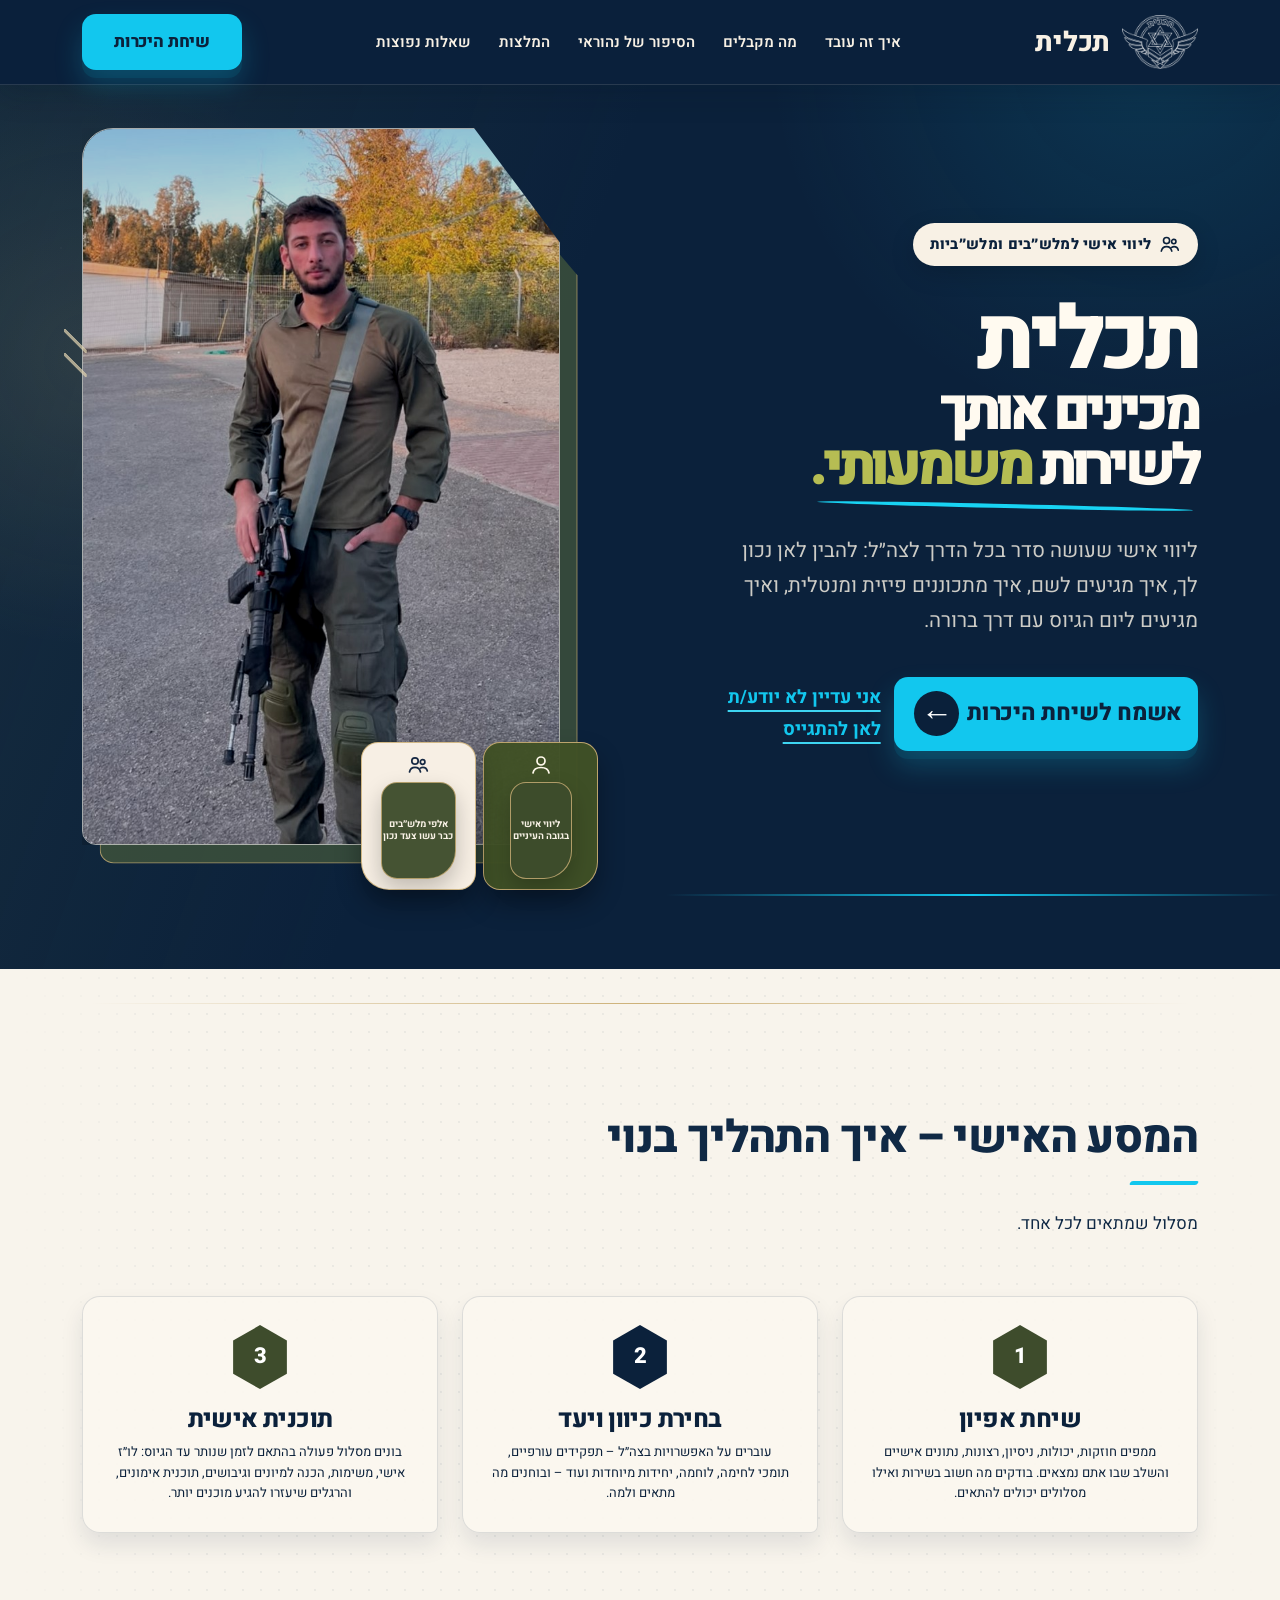
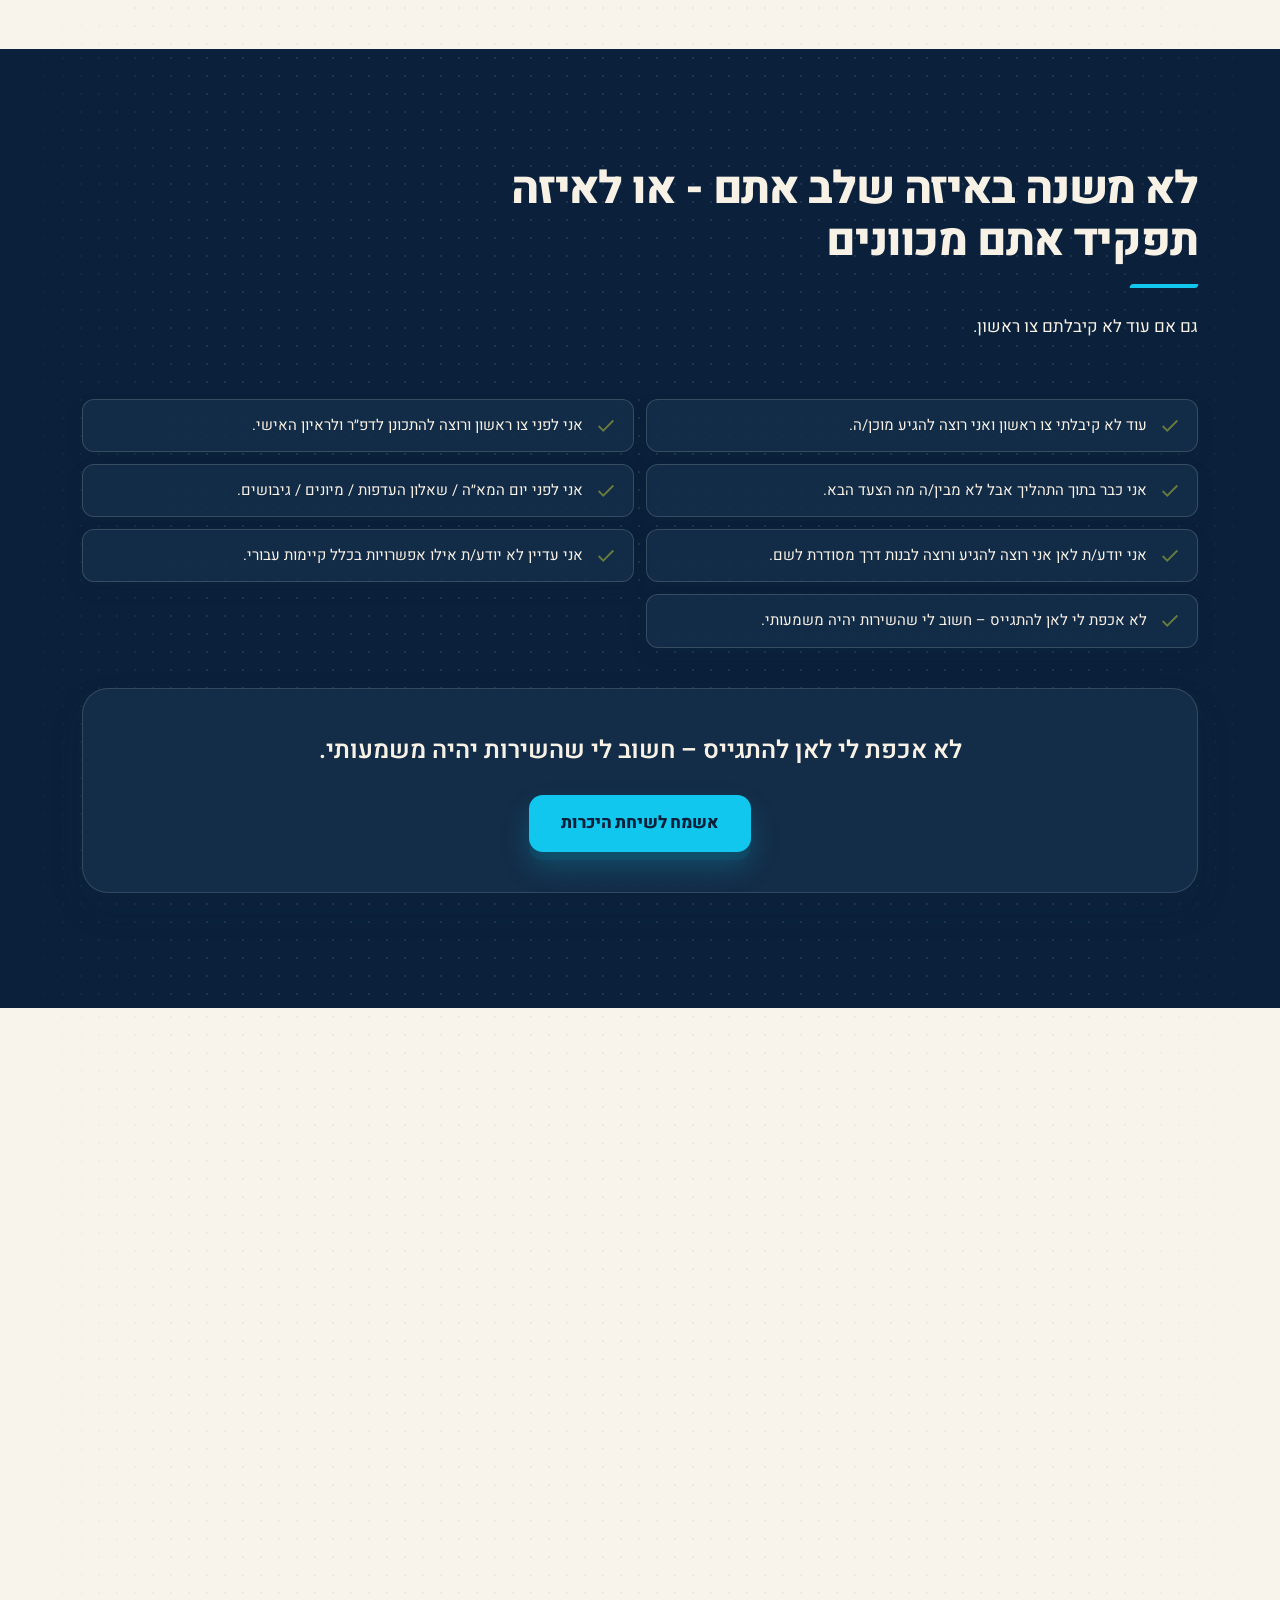
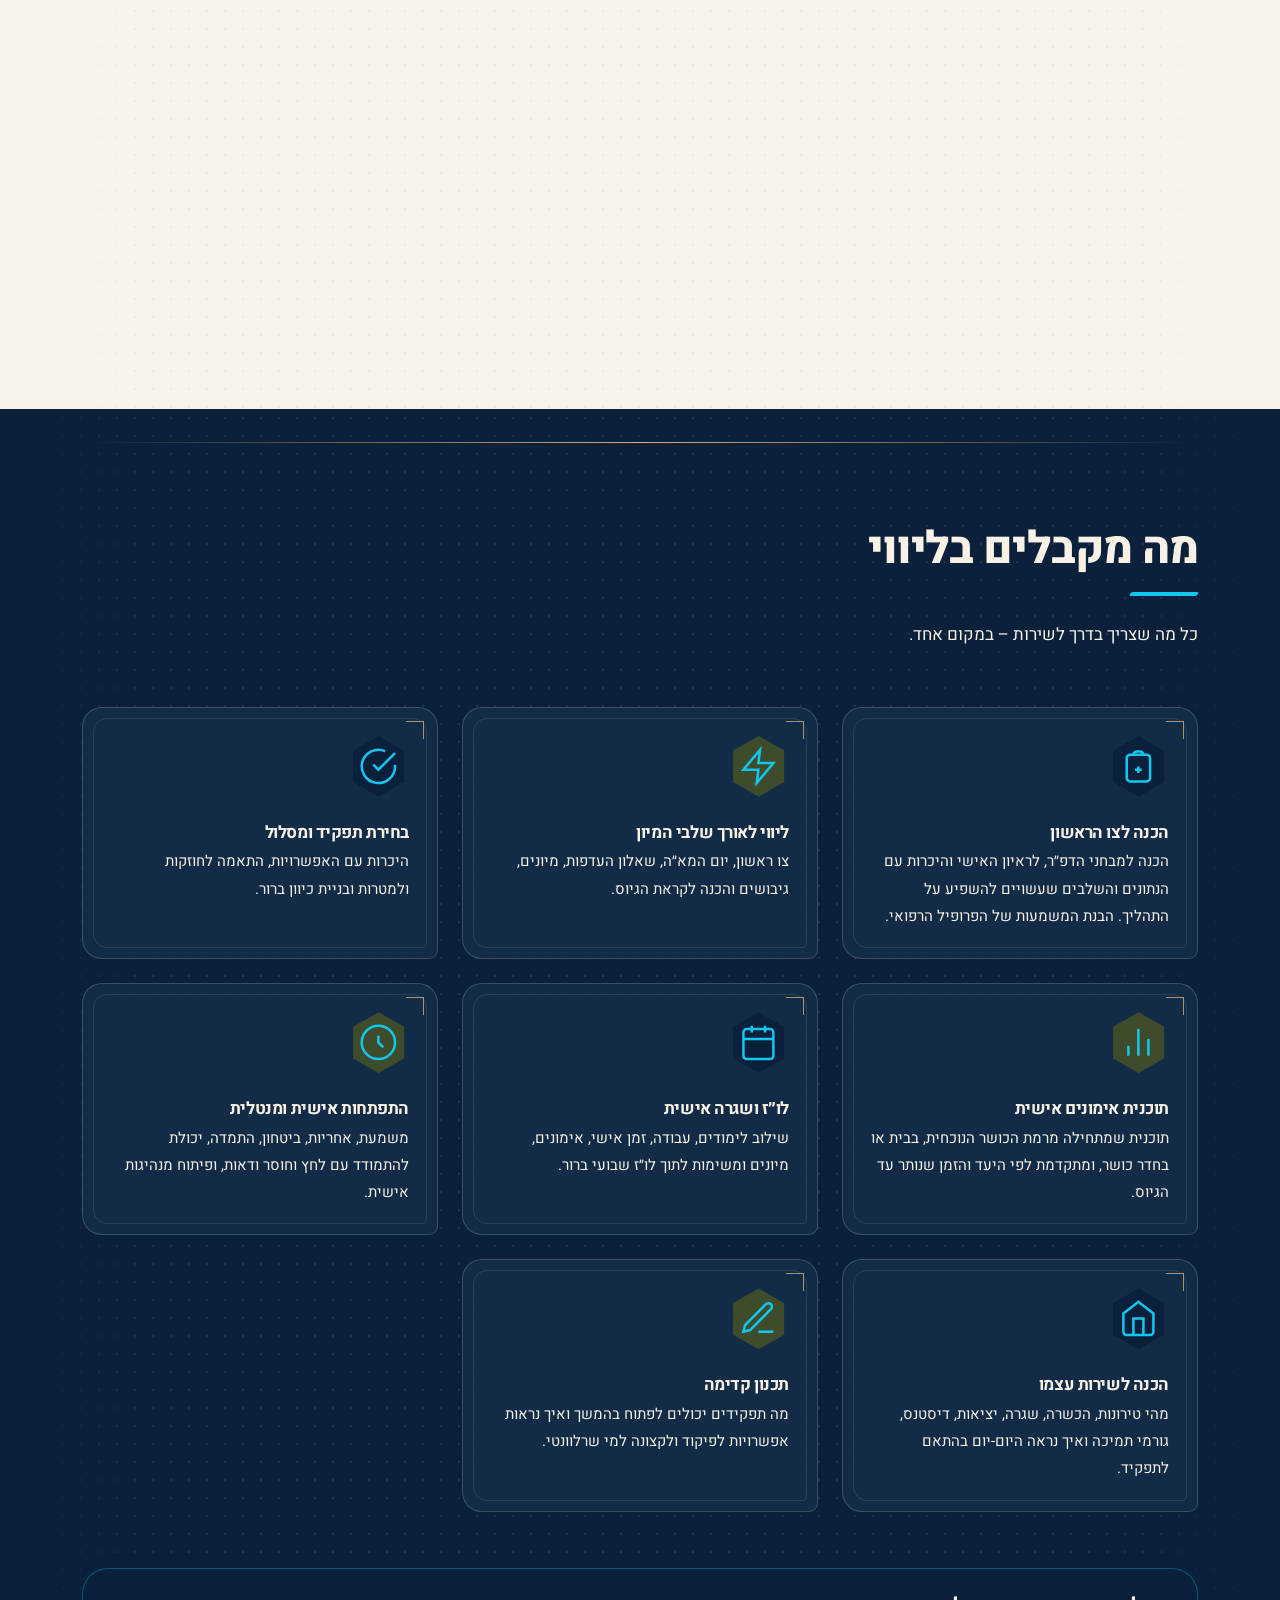
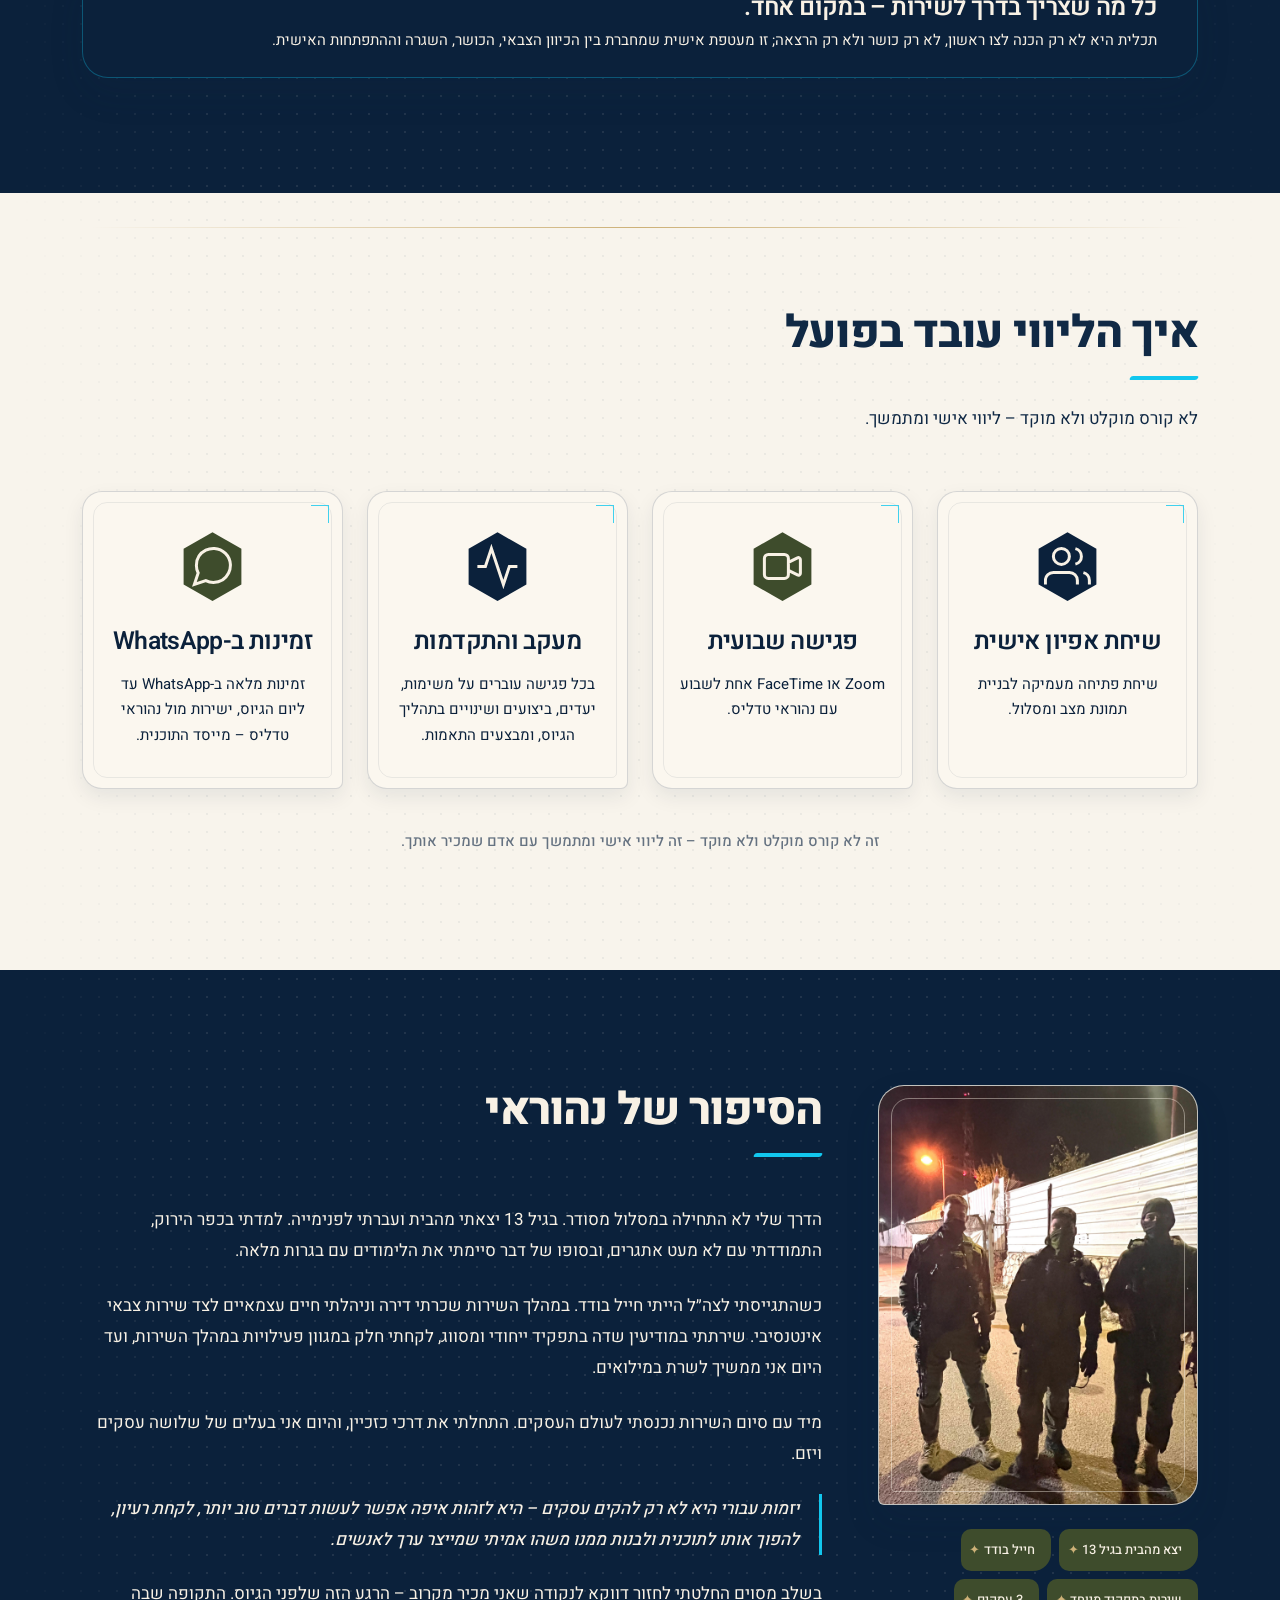
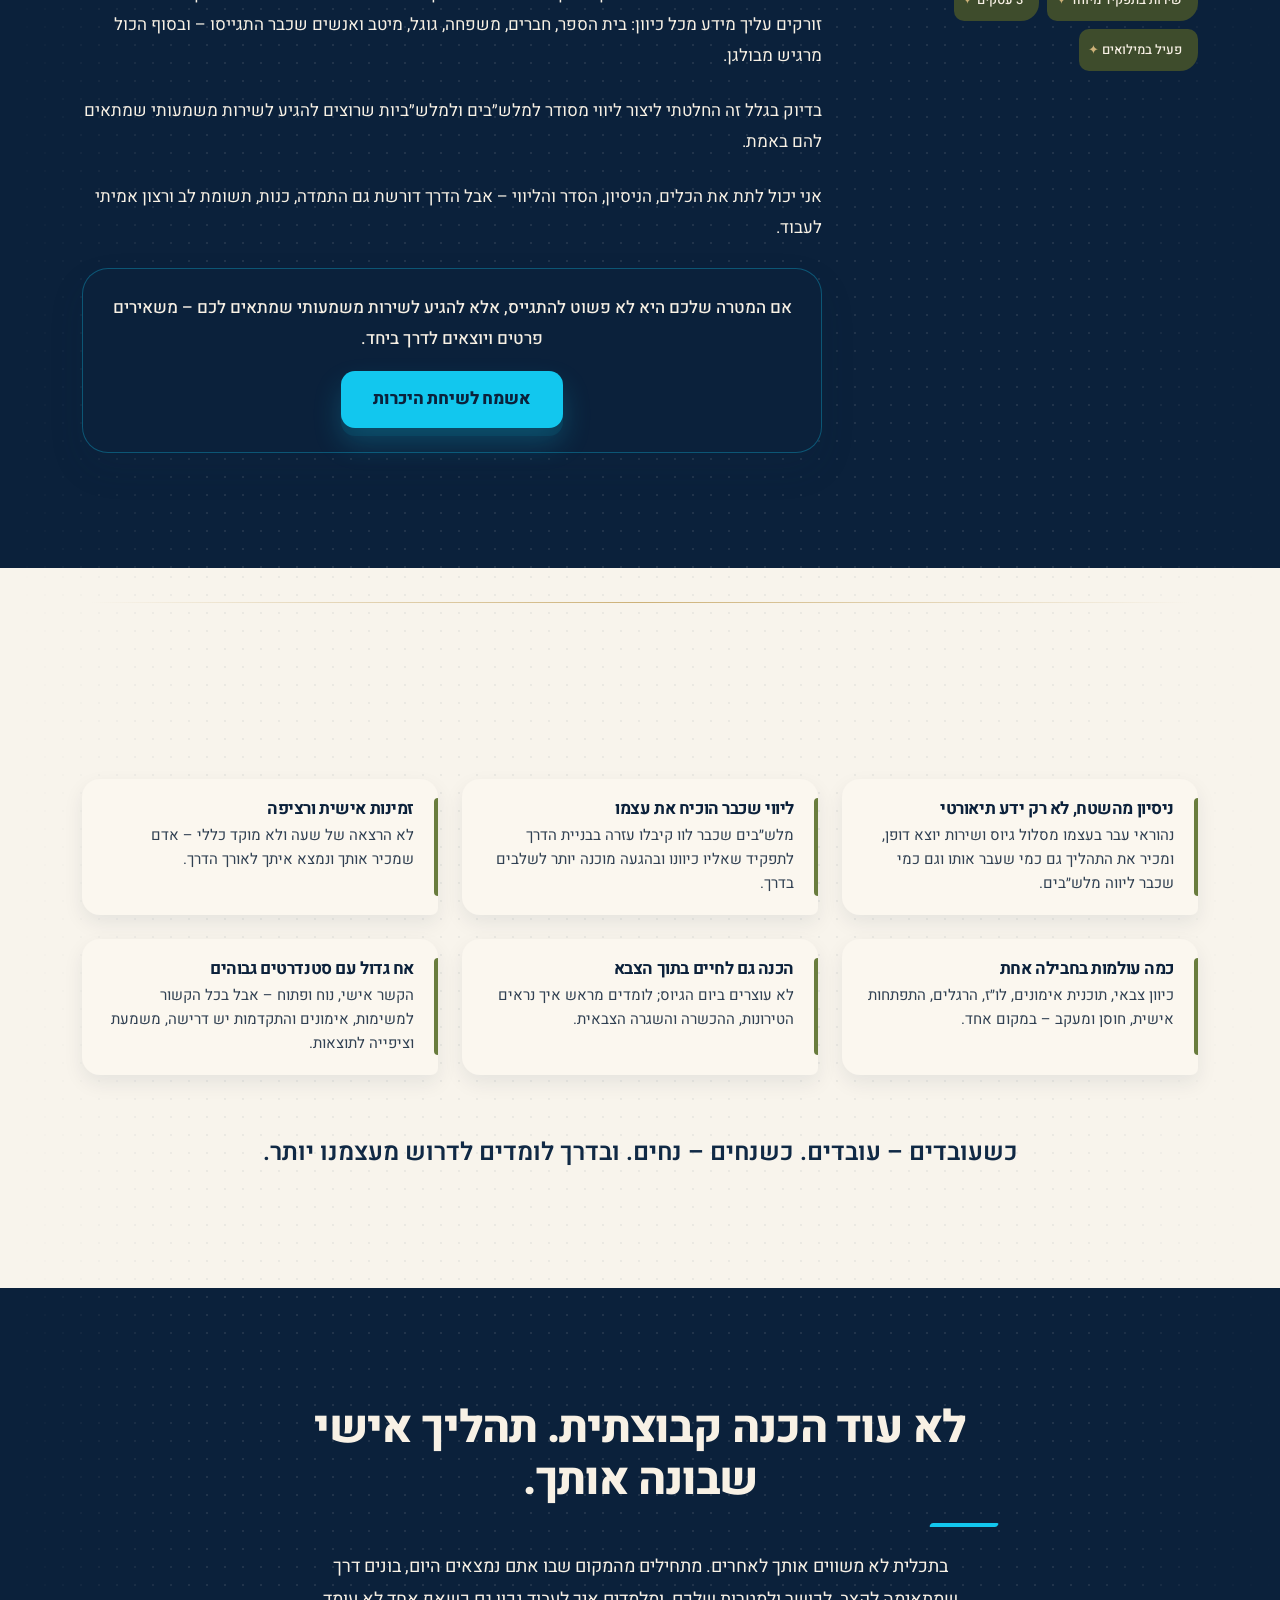
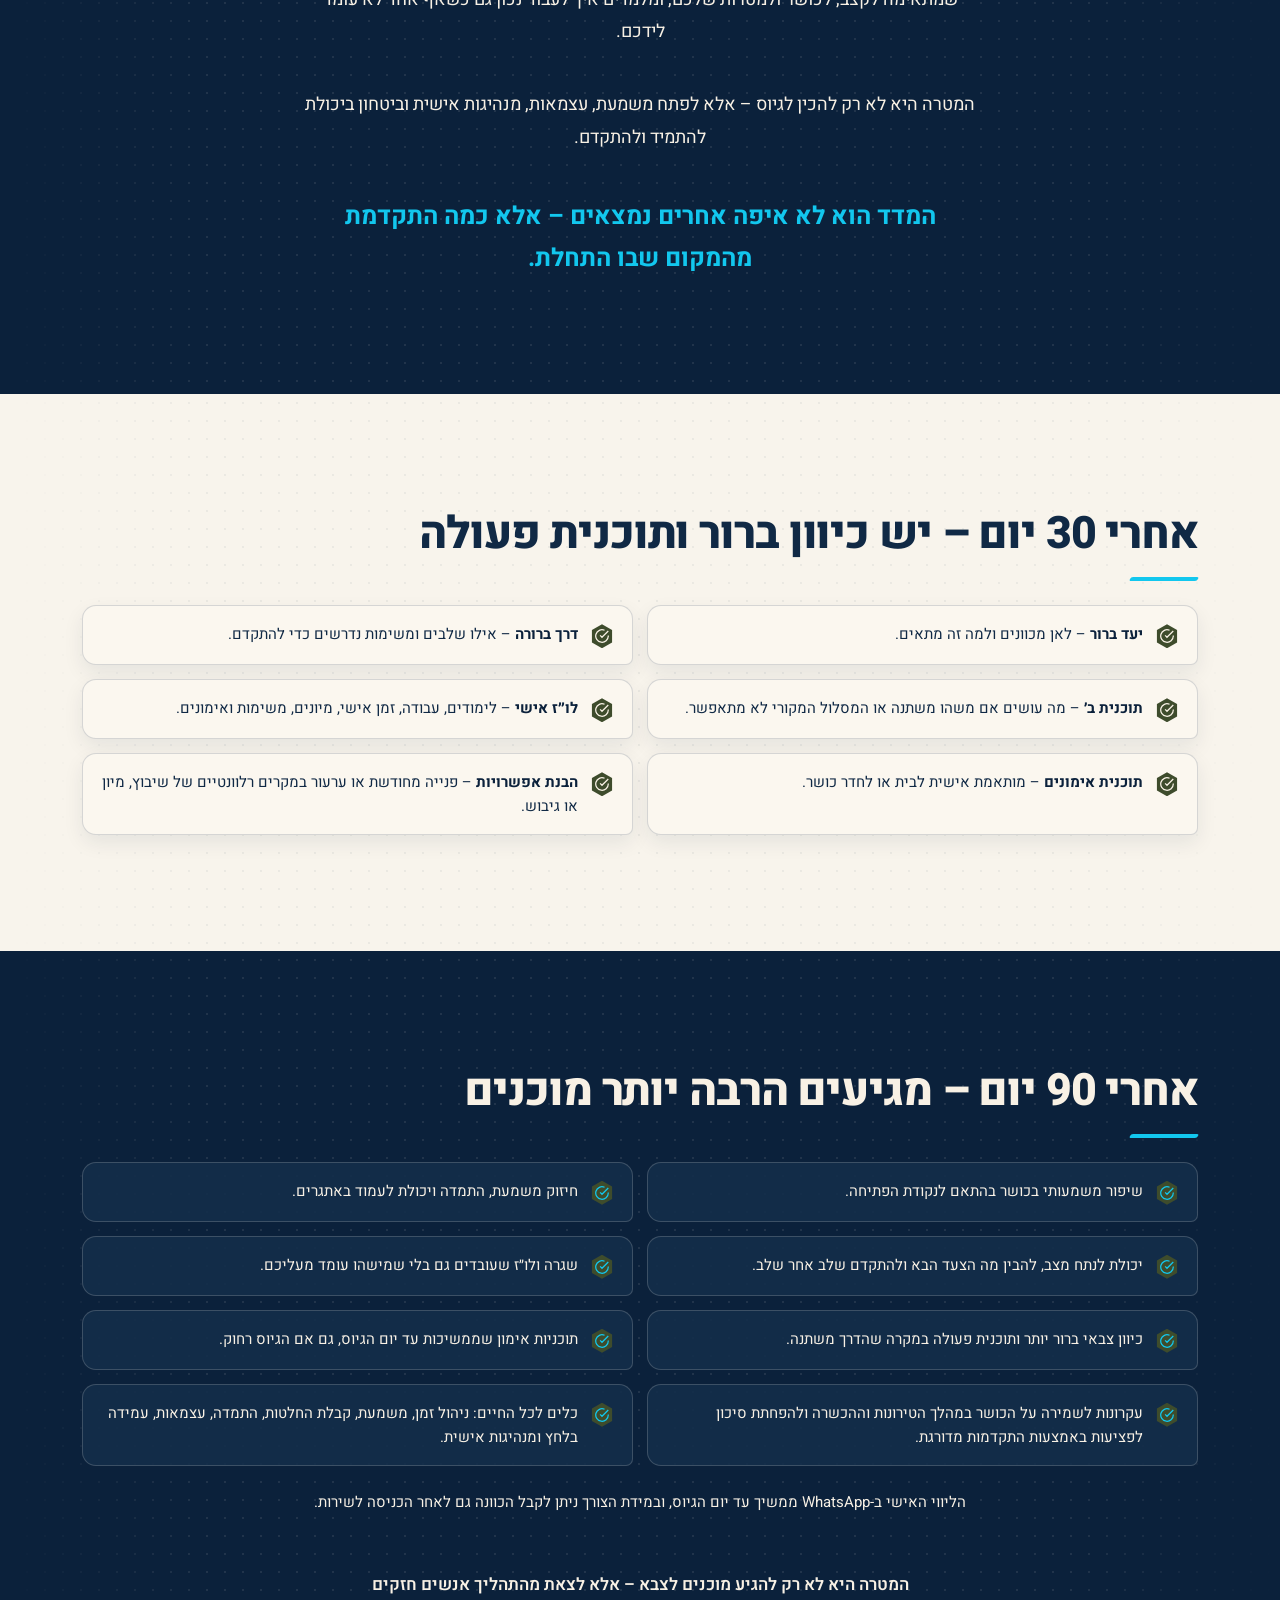
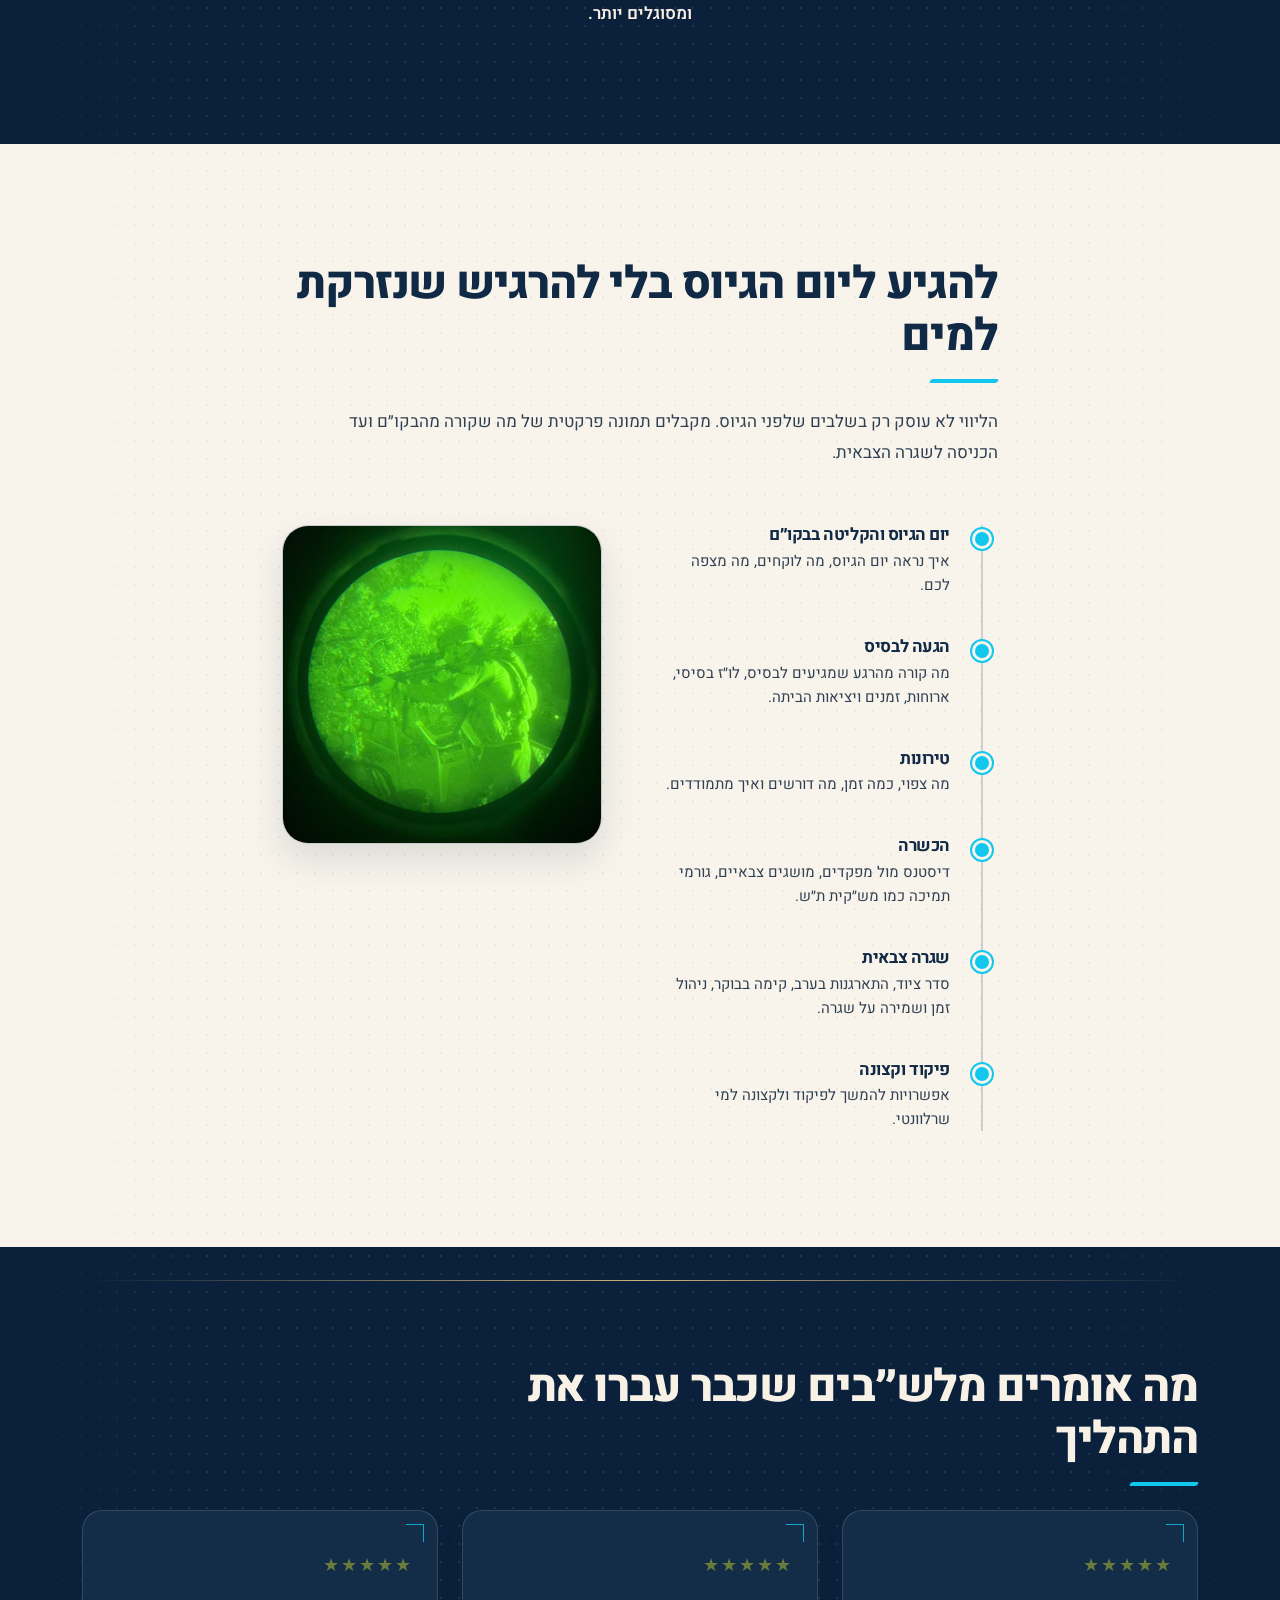
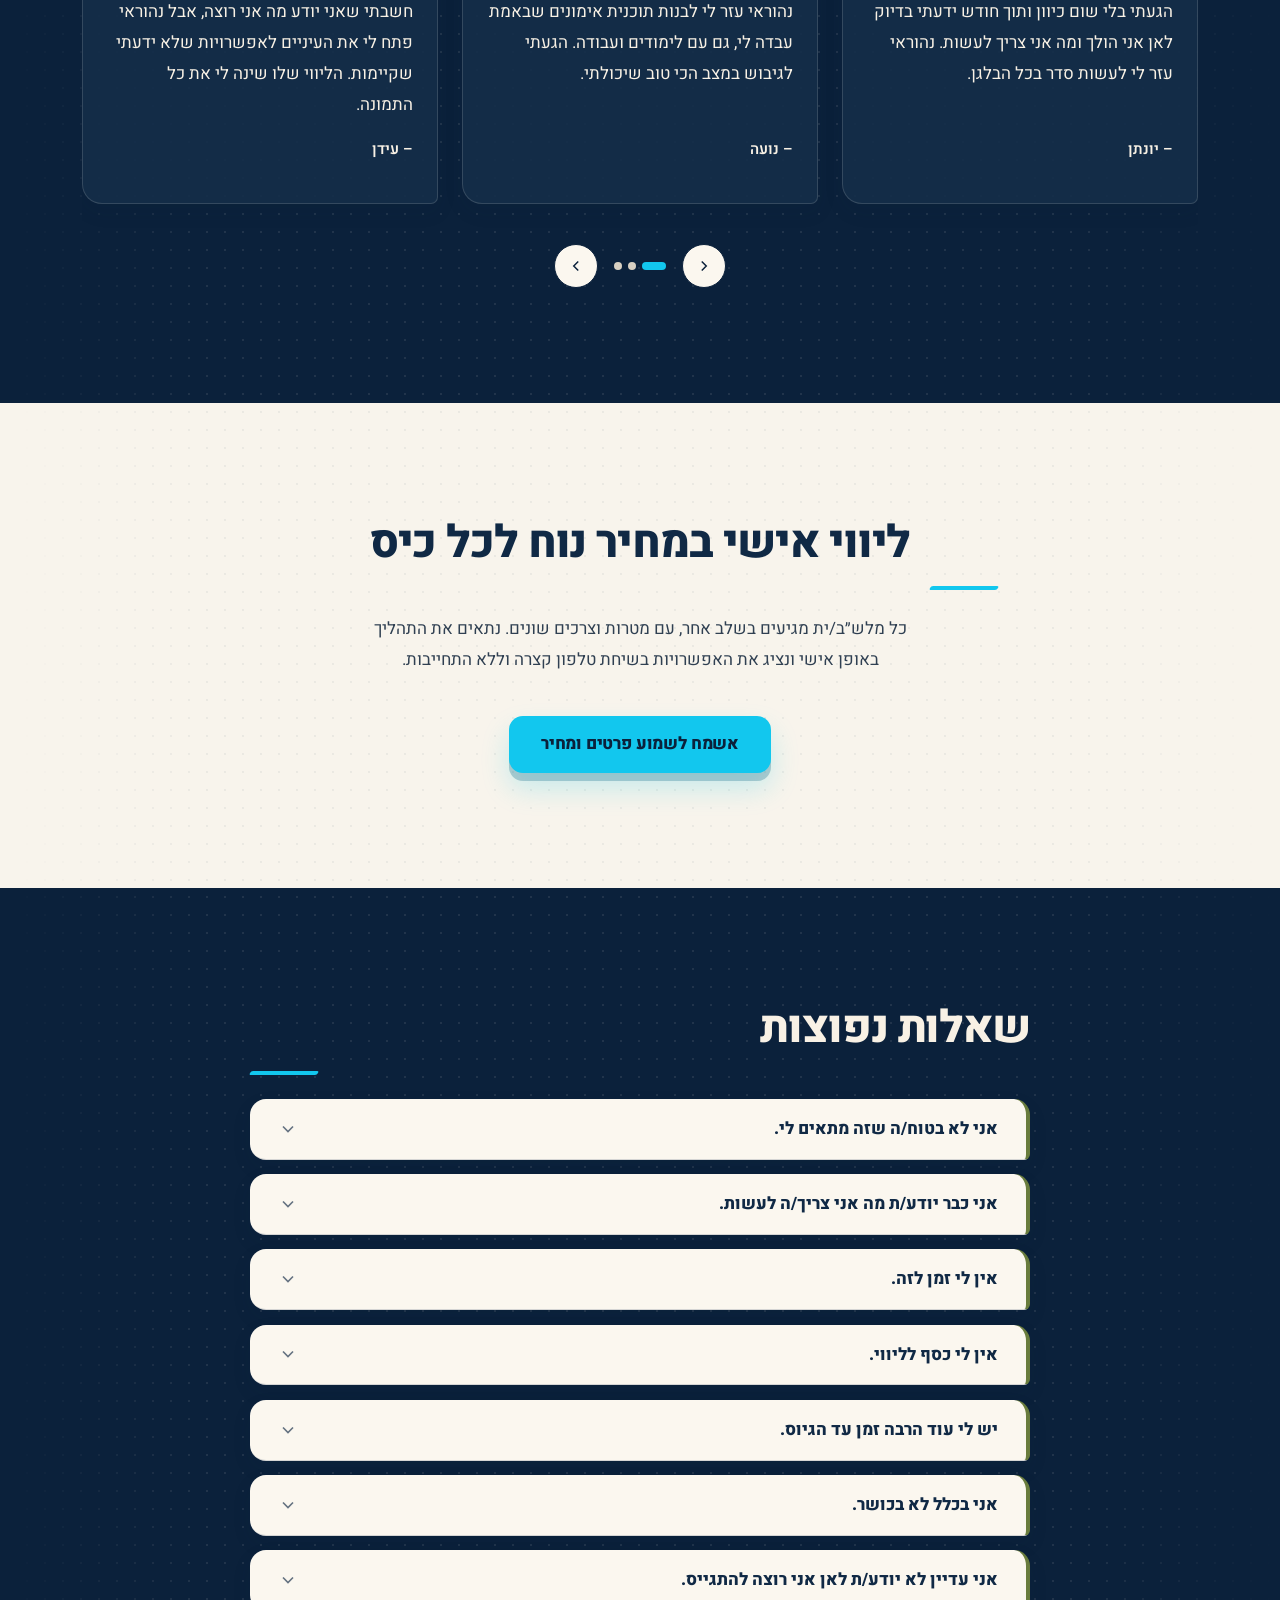
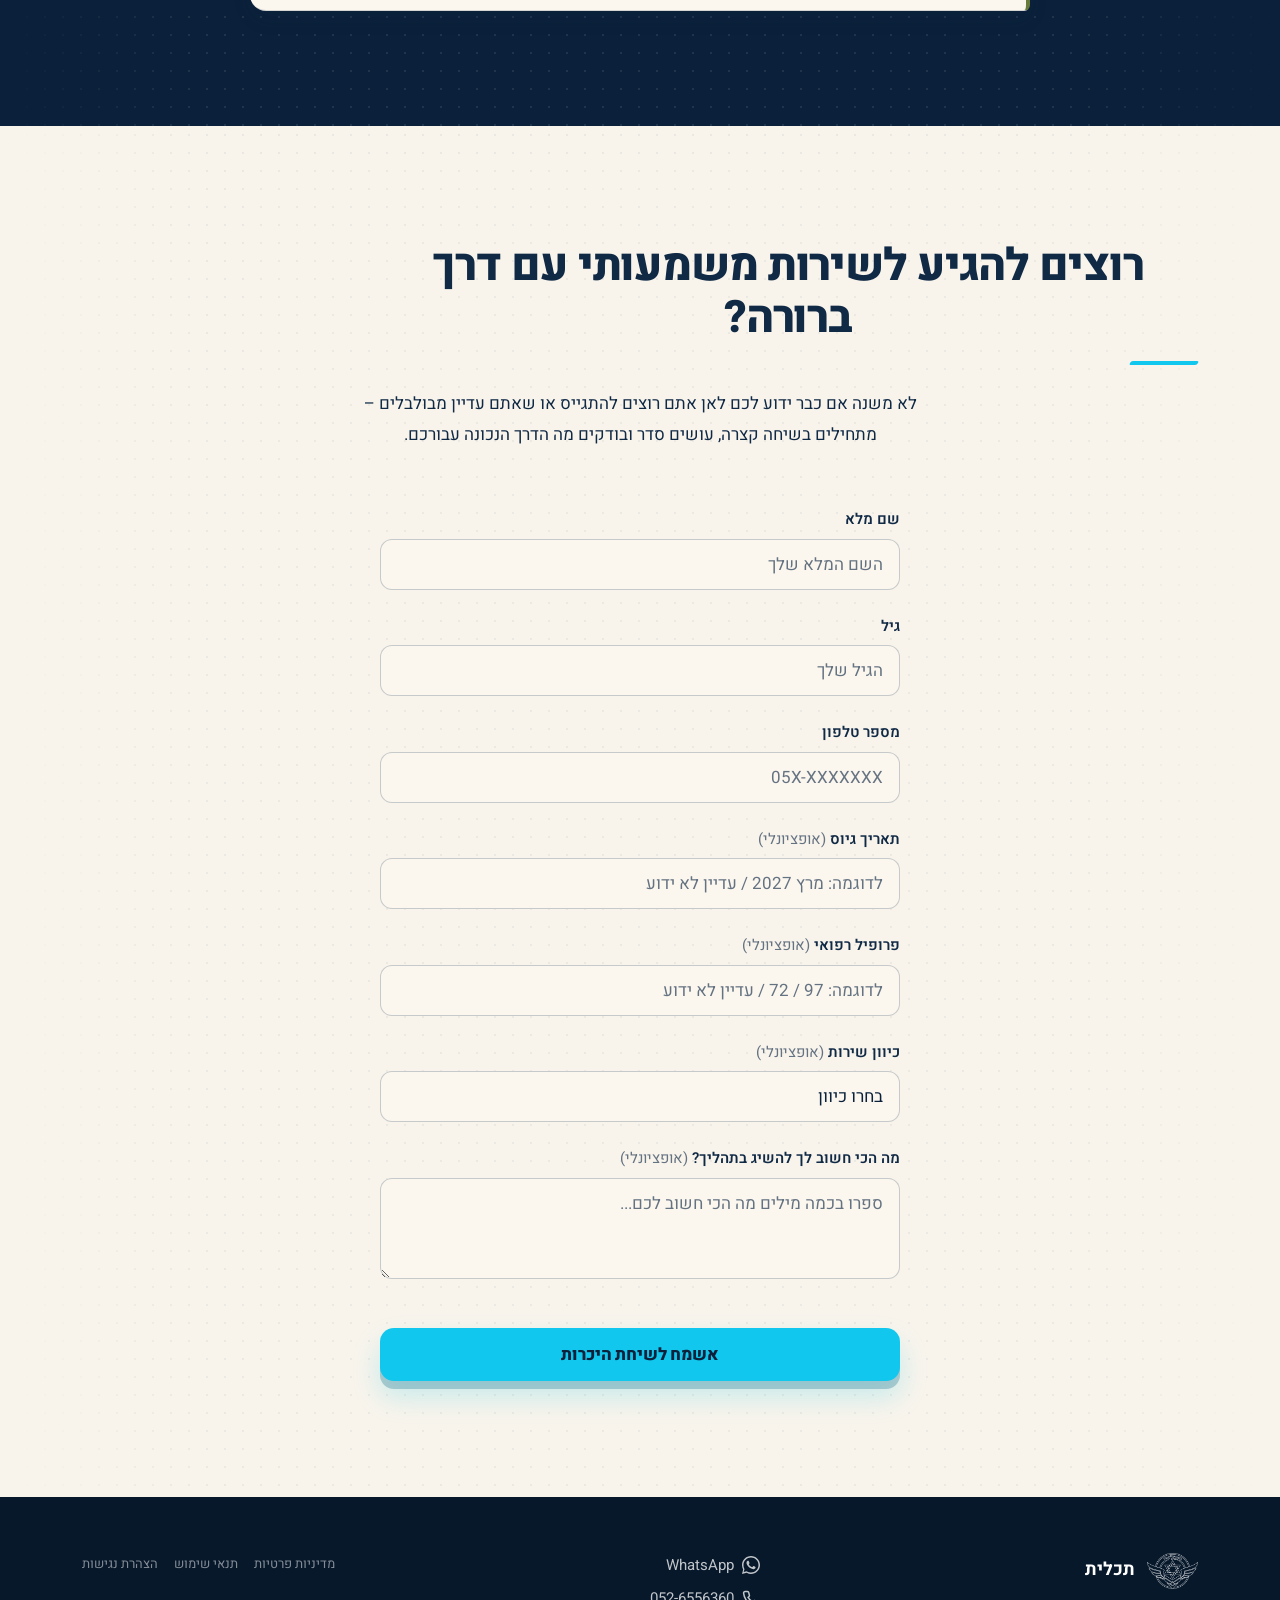
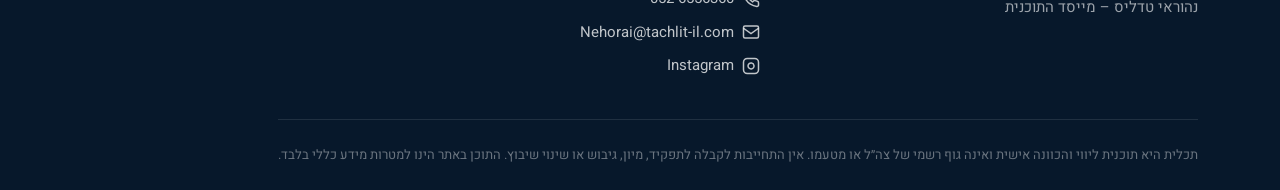
==== commit d1c8587f: "Refine responsive hero layout for mobile screens" ====
--- a/index.html
+++ b/index.html
@@ -64,7 +64,7 @@
   <link href="https://fonts.googleapis.com/css2?family=Heebo:wght@300;400;500;600;700;800;900&display=swap" rel="stylesheet">
 
   <!-- Styles -->
-  <link rel="stylesheet" href="css/styles.css?v=20260817-27">
+  <link rel="stylesheet" href="css/styles.css?v=20260817-34">
 </head>
 <body>
   <!-- Skip Link -->
@@ -117,29 +117,33 @@
     <section id="hero" class="hero" aria-label="מסך פתיחה">
       <div class="container hero__inner">
         <div class="hero__content">
-          <span class="hero__badge">
-            <svg class="hero__badge-icon" viewBox="0 0 24 24" fill="none" stroke="currentColor" stroke-width="1.7" stroke-linecap="round" stroke-linejoin="round" aria-hidden="true">
-              <circle cx="9" cy="8" r="3.2"></circle>
-              <path d="M3.5 19c.6-3 2.4-4.7 5.5-4.7s4.9 1.7 5.5 4.7"></path>
-              <circle cx="16.6" cy="9" r="2.3"></circle>
-              <path d="M14.4 15.1c.7-.5 1.5-.8 2.5-.8 2.4 0 3.9 1.4 4.4 3.7"></path>
-            </svg>
-            <span>ליווי אישי למלש״בים ומלש״ביות</span>
-          </span>
-          <h1 class="hero__title">
-            <span class="hero__title-brand">תכלית</span>
-            <span class="hero__title-line">מכינים אותך</span>
-            <span class="hero__title-line">לשירות <em>משמעותי.</em></span>
-          </h1>
-          <p class="hero__subtitle">
-            ליווי אישי שעושה סדר בכל הדרך לצה״ל: להבין לאן נכון לך, איך מגיעים לשם, איך מתכוננים פיזית ומנטלית, ואיך מגיעים ליום הגיוס עם דרך ברורה.
-          </p>
-          <div class="hero__actions">
-            <a href="#contact" class="btn btn--primary hero__primary-link" data-analytics="cta-hero">
-              <span>אשמח לשיחת היכרות</span>
-              <span class="hero__primary-arrow" aria-hidden="true">←</span>
-            </a>
-            <a href="#contact" class="hero__secondary-link" data-analytics="cta-hero-secondary">אני עדיין לא יודע/ת לאן להתגייס</a>
+          <div class="hero__intro">
+            <span class="hero__badge">
+              <svg class="hero__badge-icon" viewBox="0 0 24 24" fill="none" stroke="currentColor" stroke-width="1.7" stroke-linecap="round" stroke-linejoin="round" aria-hidden="true">
+                <circle cx="9" cy="8" r="3.2"></circle>
+                <path d="M3.5 19c.6-3 2.4-4.7 5.5-4.7s4.9 1.7 5.5 4.7"></path>
+                <circle cx="16.6" cy="9" r="2.3"></circle>
+                <path d="M14.4 15.1c.7-.5 1.5-.8 2.5-.8 2.4 0 3.9 1.4 4.4 3.7"></path>
+              </svg>
+              <span>ליווי אישי למלש״בים ומלש״ביות</span>
+            </span>
+            <h1 class="hero__title">
+              <span class="hero__title-brand">תכלית</span>
+              <span class="hero__title-line">מכינים אותך</span>
+              <span class="hero__title-line">לשירות <em>משמעותי.</em></span>
+            </h1>
+          </div>
+          <div class="hero__details">
+            <p class="hero__subtitle">
+              ליווי אישי שעושה סדר בכל הדרך לצה״ל: להבין לאן נכון לך, איך מגיעים לשם, איך מתכוננים פיזית ומנטלית, ואיך מגיעים ליום הגיוס עם דרך ברורה.
+            </p>
+            <div class="hero__actions">
+              <a href="#contact" class="btn btn--primary hero__primary-link" data-analytics="cta-hero">
+                <span>אשמח לשיחת היכרות</span>
+                <span class="hero__primary-arrow" aria-hidden="true">←</span>
+              </a>
+              <a href="#contact" class="hero__secondary-link" data-analytics="cta-hero-secondary">אני עדיין לא יודע/ת לאן להתגייס</a>
+            </div>
           </div>
         </div>
         <div class="hero__portrait">
--- a/css/styles.css
+++ b/css/styles.css
@@ -3420,6 +3420,12 @@
   max-width: 42rem;
 }
 
+/* These wrappers become layout groups only where the mobile composition needs them. */
+.hero__intro,
+.hero__details {
+  display: contents;
+}
+
 .hero__badge {
   max-width: 100%;
   white-space: normal;
@@ -3587,6 +3593,149 @@
   }
 }
 
+/* Preserve the reference's generous split layout on wider phones. */
+@media (min-width: 480px) and (max-width: 767px) {
+  .hero__inner {
+    grid-template-columns: minmax(0, 1fr) clamp(10.5rem, 41vw, 16rem);
+    gap: clamp(0.8rem, 2.8vw, 1.25rem);
+  }
+
+  .hero__title {
+    font-size: clamp(2rem, 6.2vw, 2.5rem);
+  }
+
+  .hero__title .hero__title-line {
+    transform: none;
+  }
+
+  .hero__portrait {
+    margin-bottom: clamp(5.5rem, 19vw, 7.25rem);
+  }
+
+  .hero__credentials {
+    width: min(100%, clamp(10rem, 39vw, 14rem));
+  }
+}
+
+/* Narrow phones need a composed hero, not a compressed desktop grid. */
+@media (max-width: 479px) {
+  .hero {
+    padding-block: 5.8rem 4.25rem;
+  }
+
+  .hero__inner {
+    display: grid;
+    grid-template-columns: minmax(0, 1.18fr) minmax(0, 0.82fr);
+    grid-template-rows: auto;
+    column-gap: clamp(0.45rem, 2.2vw, 0.7rem);
+    align-items: start;
+  }
+
+  .hero__content {
+    display: flex;
+    grid-column: 1;
+    grid-row: 1;
+    min-width: 0;
+    max-width: none;
+    flex-direction: column;
+  }
+
+  .hero__intro {
+    display: block;
+    min-width: 0;
+  }
+
+  .hero__details {
+    display: flex;
+    min-width: 0;
+    flex-direction: column;
+    gap: clamp(0.75rem, 3vw, 1rem);
+  }
+
+  .hero__badge {
+    margin: 0 0 clamp(0.55rem, 2.4vw, 0.8rem);
+  }
+
+  .hero__title {
+    margin: 0;
+    font-size: clamp(2.2rem, 9.5vw, 2.65rem);
+    letter-spacing: -0.025em;
+  }
+
+  .hero__title .hero__title-line,
+  .hero__title .hero__title-line:last-child {
+    font-size: 0.58em;
+    transform: none;
+  }
+
+  .hero__subtitle {
+    margin: 0;
+    font-size: clamp(0.9rem, 3.8vw, 1rem);
+    line-height: 1.62;
+  }
+
+  .hero__actions {
+    width: 100%;
+    margin: 0;
+  }
+
+  .hero__primary-link {
+    min-height: 3.55rem;
+    padding-inline: 0.6rem;
+    font-size: clamp(0.76rem, 3.35vw, 0.9rem);
+  }
+
+  .hero__primary-arrow {
+    width: 2.2rem;
+    height: 2.2rem;
+    font-size: 1.5rem;
+  }
+
+  .hero__secondary-link {
+    font-size: clamp(0.68rem, 2.8vw, 0.78rem);
+  }
+
+  .hero__portrait {
+    grid-column: 2;
+    grid-row: 1;
+    width: auto;
+    max-width: none;
+    margin: 0 0 clamp(5.4rem, 24vw, 6.6rem);
+    align-self: start;
+    justify-self: stretch;
+  }
+
+  .hero__credentials {
+    right: 0;
+    top: calc(100% + clamp(0.8rem, 3vw, 1rem));
+    width: 100%;
+  }
+
+  .hero__credential {
+    padding: 0.4rem 0.25rem;
+  }
+}
+
+@media (max-width: 359px) {
+  .hero__inner {
+    grid-template-columns: minmax(0, 1.08fr) minmax(0, 0.92fr);
+  }
+
+  .hero__title {
+    font-size: clamp(2rem, 10vw, 2.2rem);
+  }
+
+  .hero__title .hero__title-line,
+  .hero__title .hero__title-line:last-child {
+    font-size: 0.54em;
+  }
+
+  .hero__portrait {
+    width: auto;
+    justify-self: stretch;
+  }
+}
+
 /* Reserve visible navy space before the paper journey panel. */
 #journey {
   margin-top: 0;
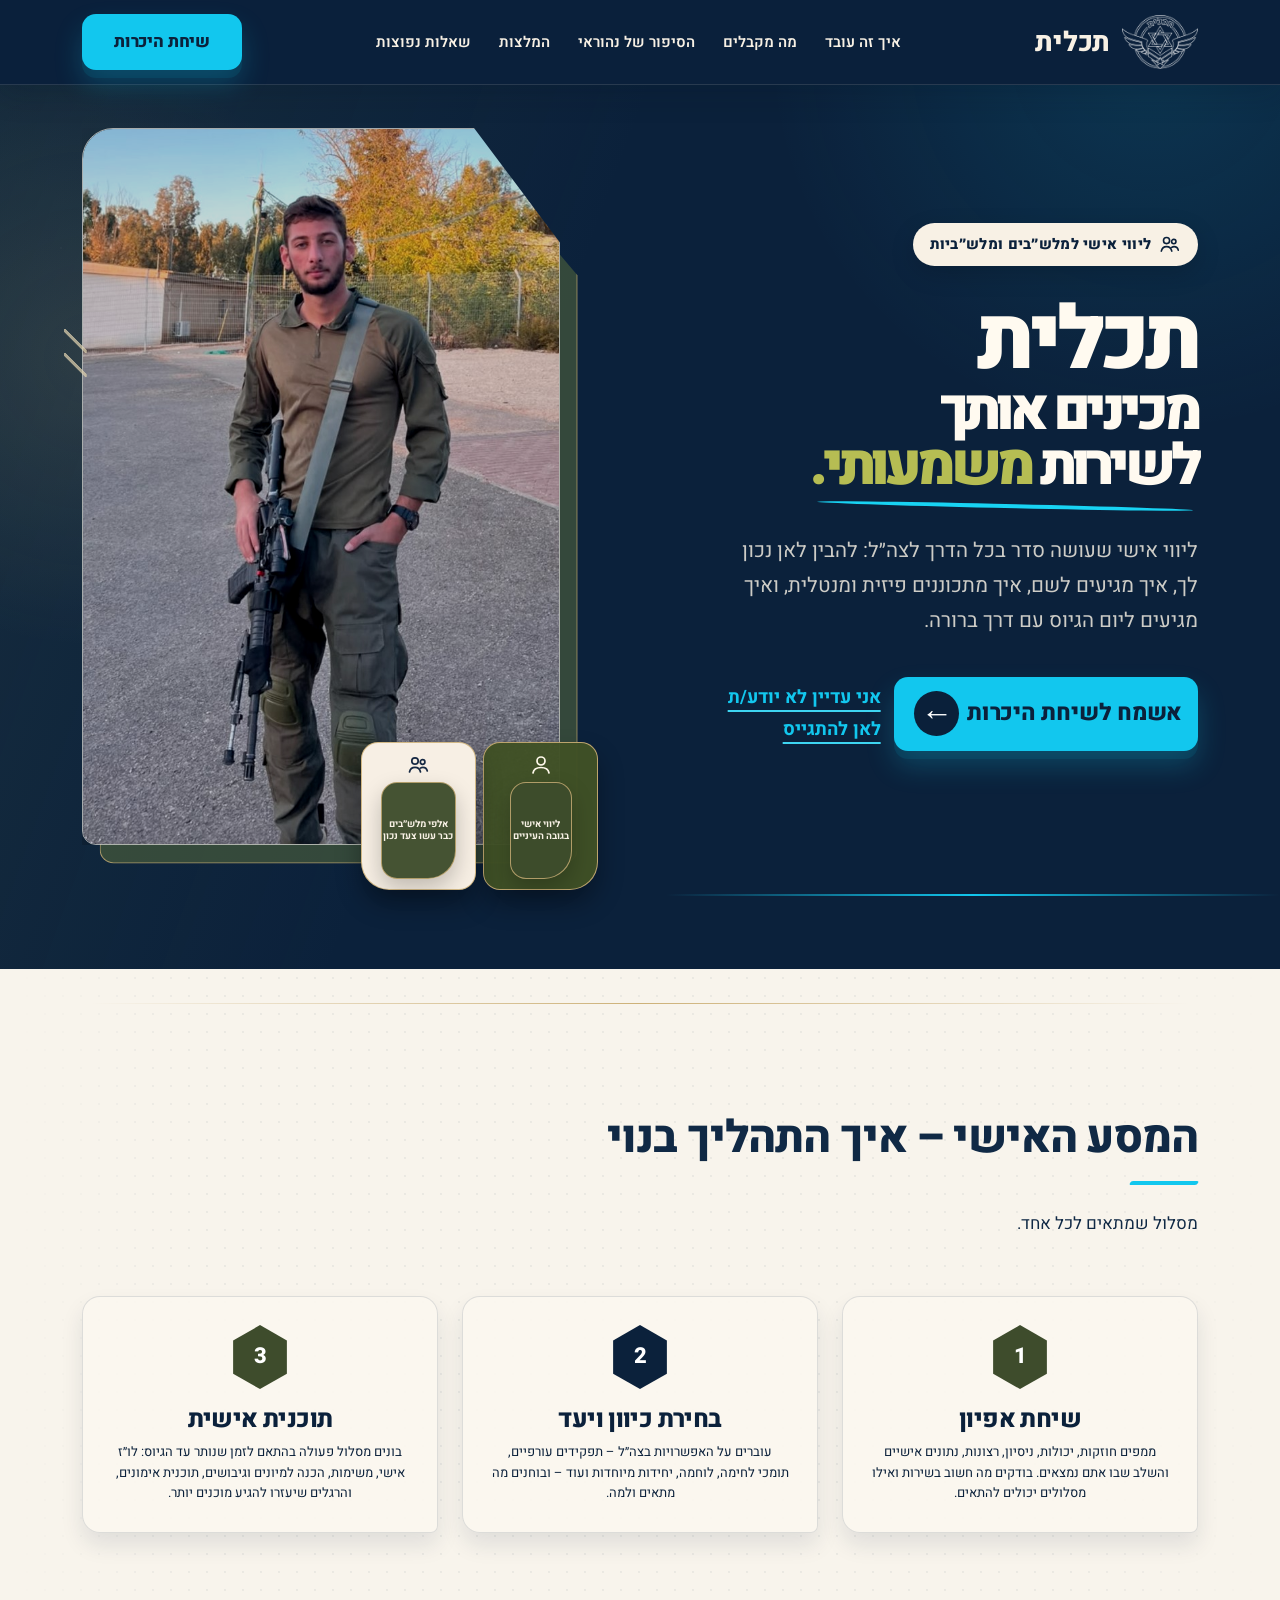
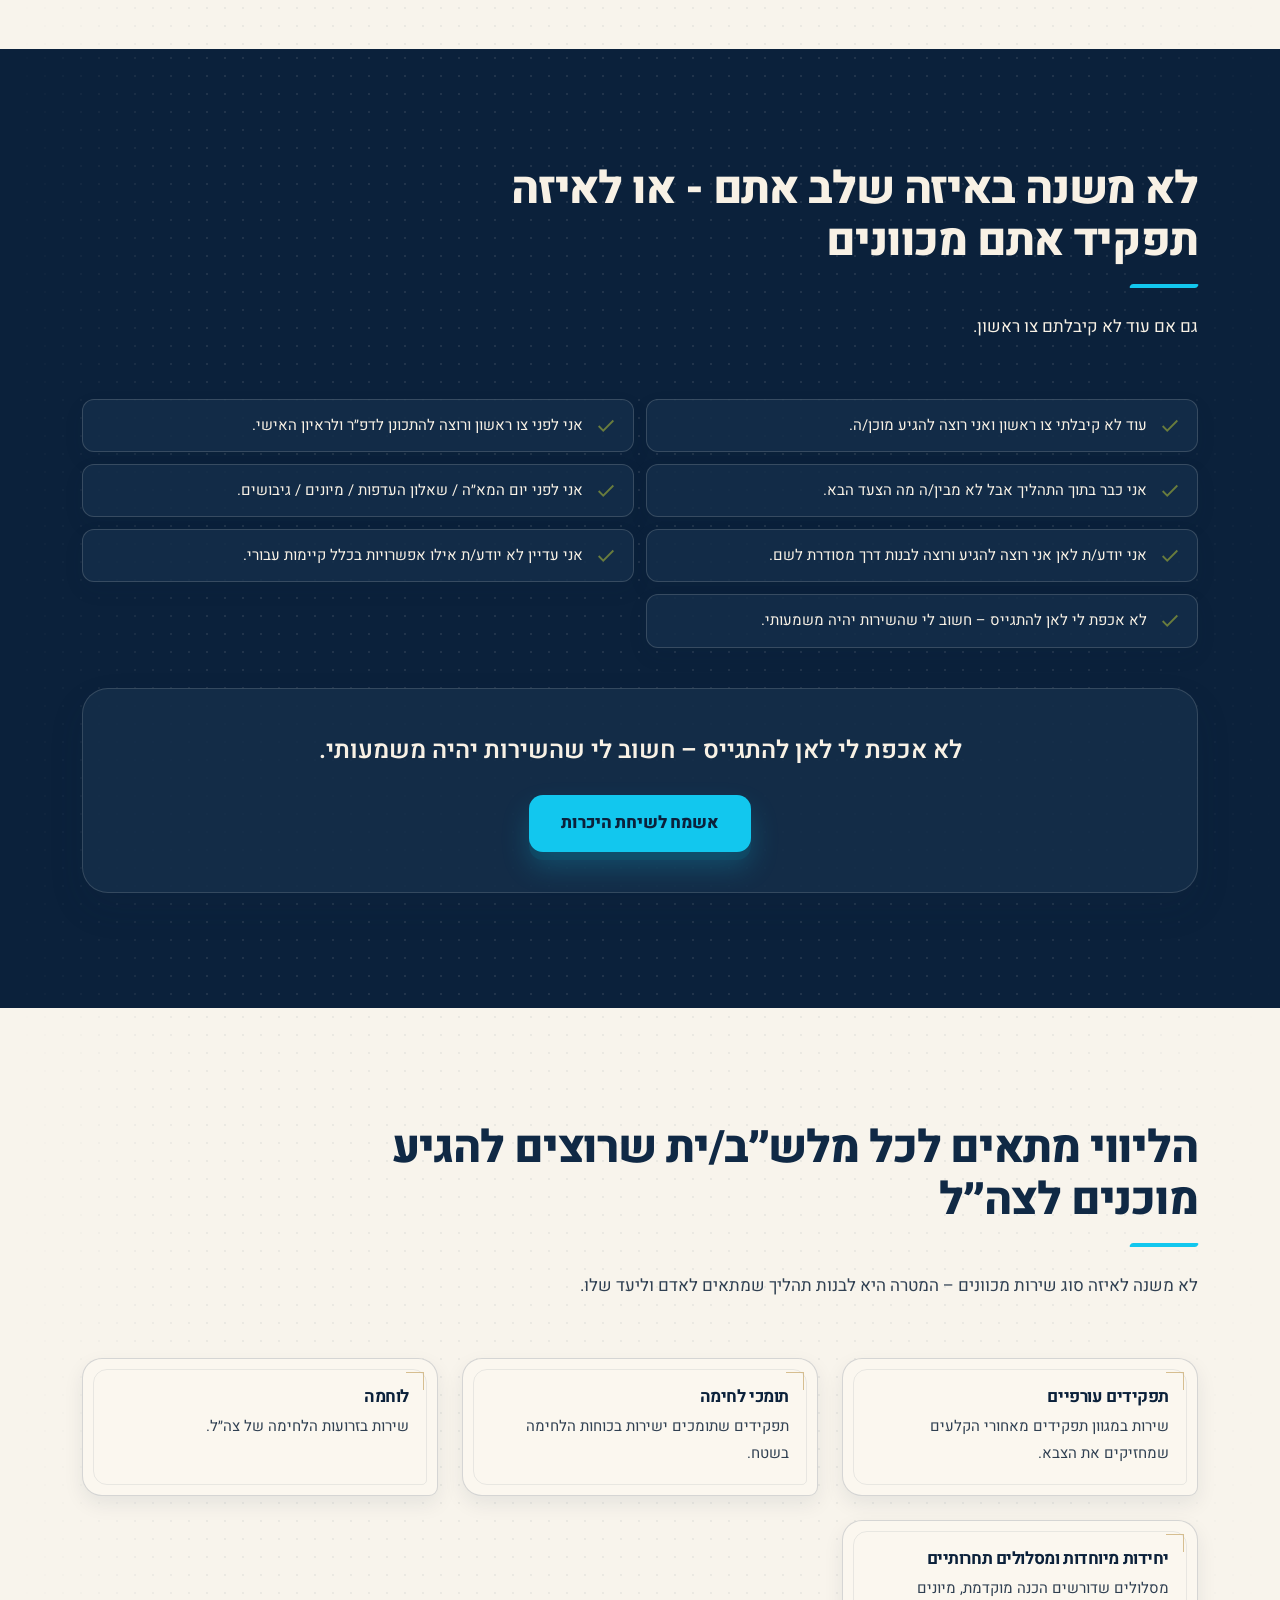
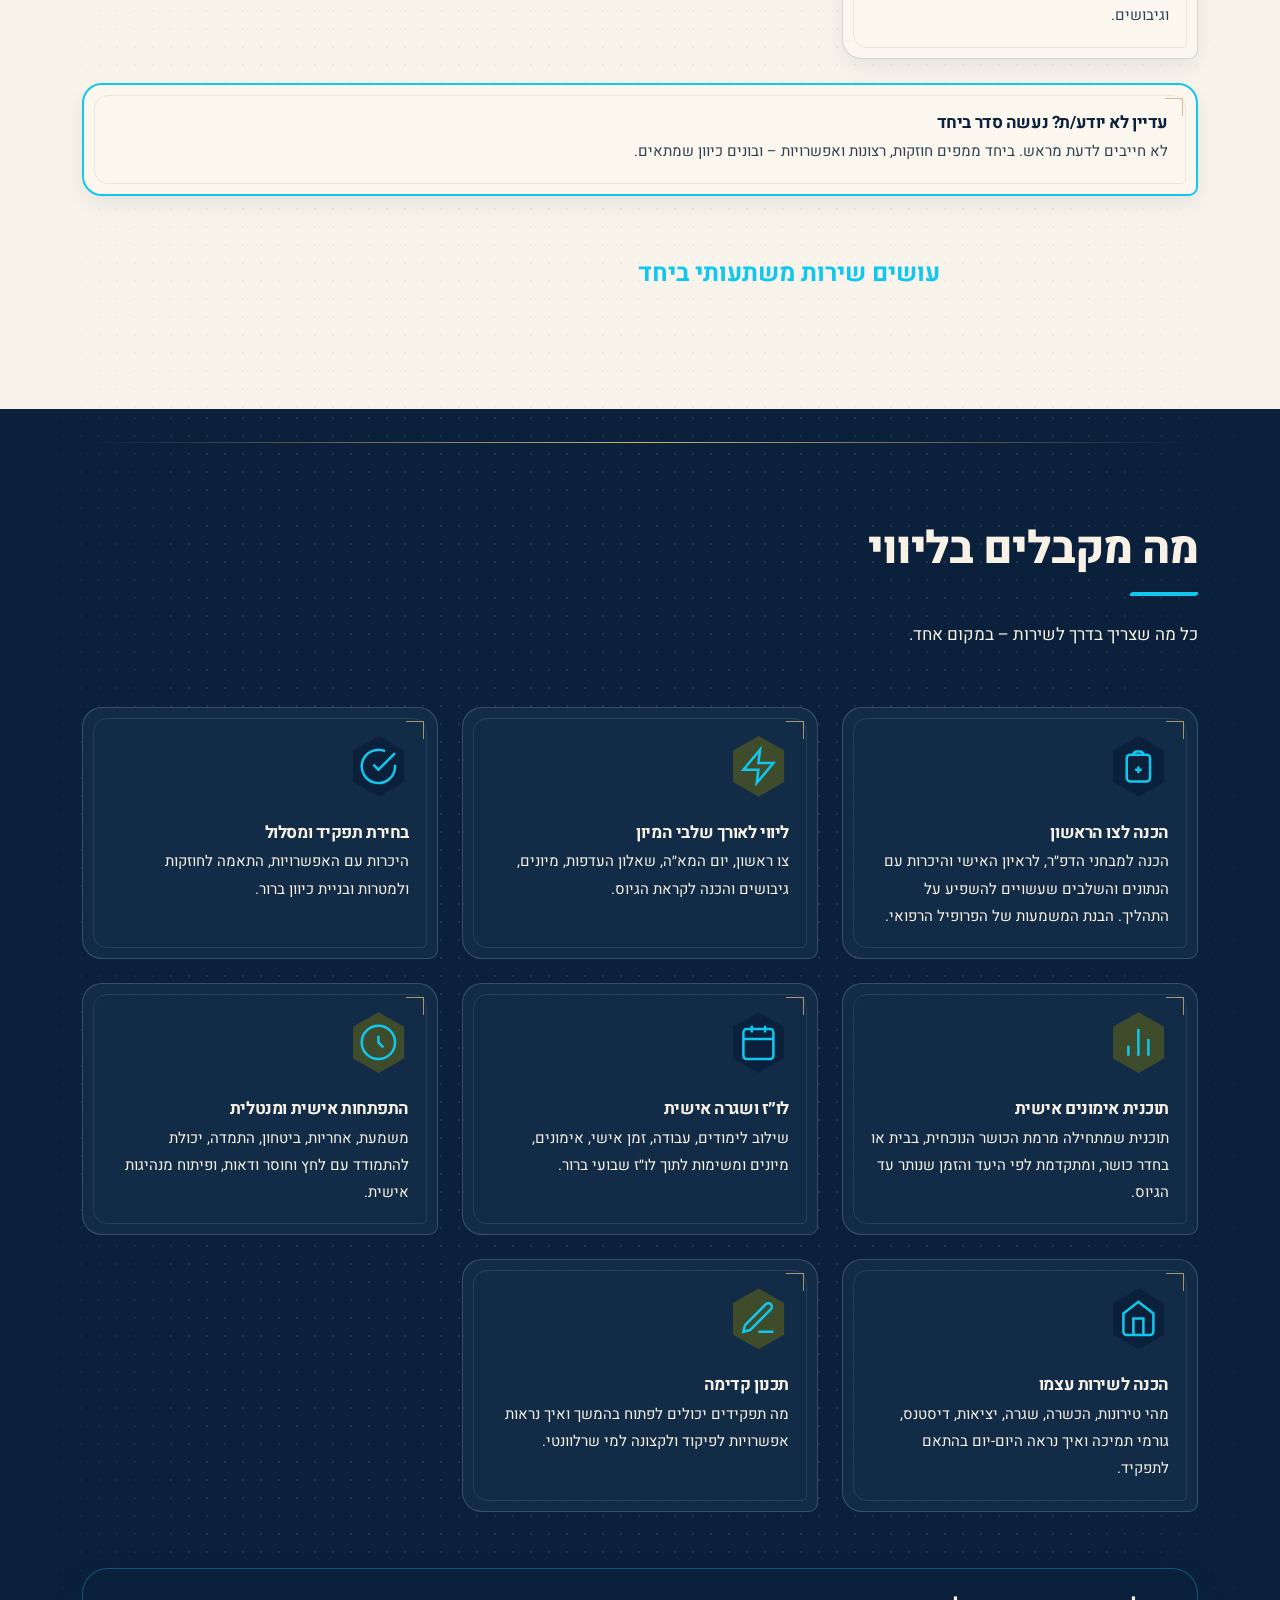
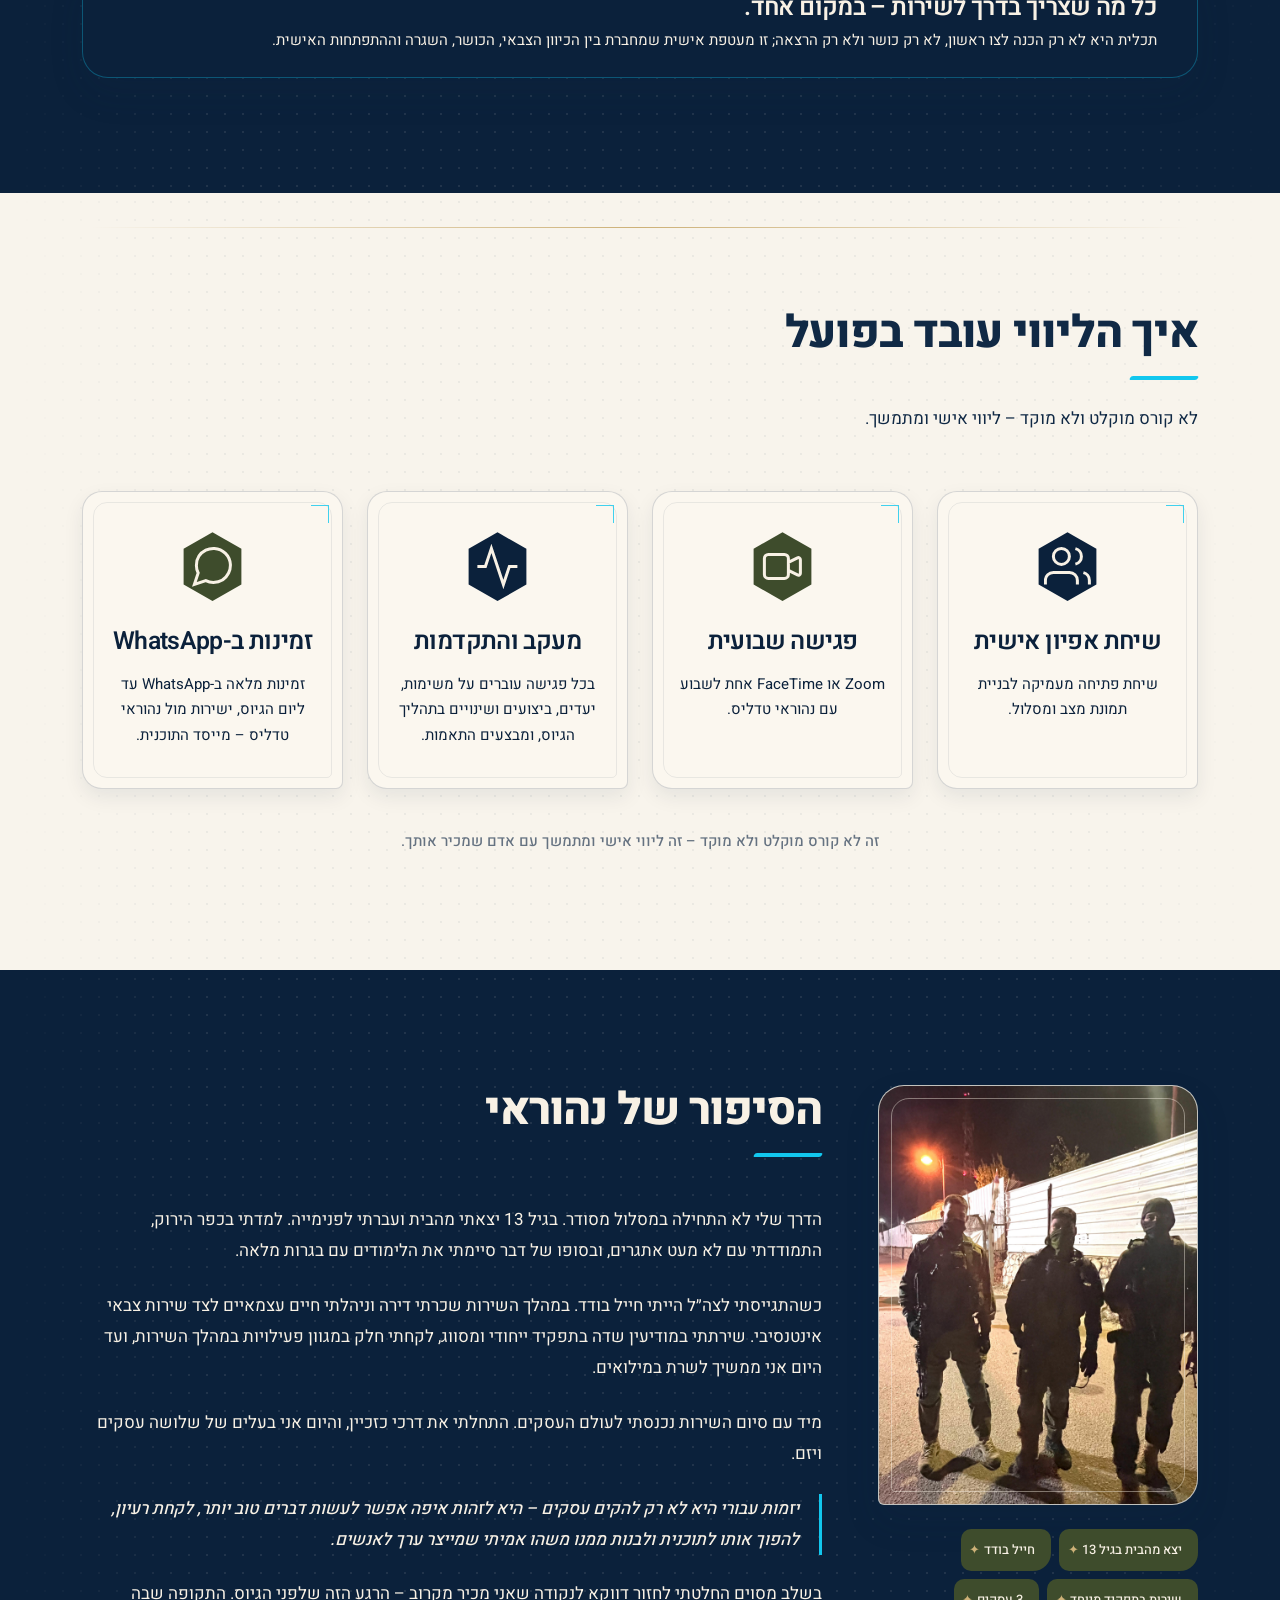
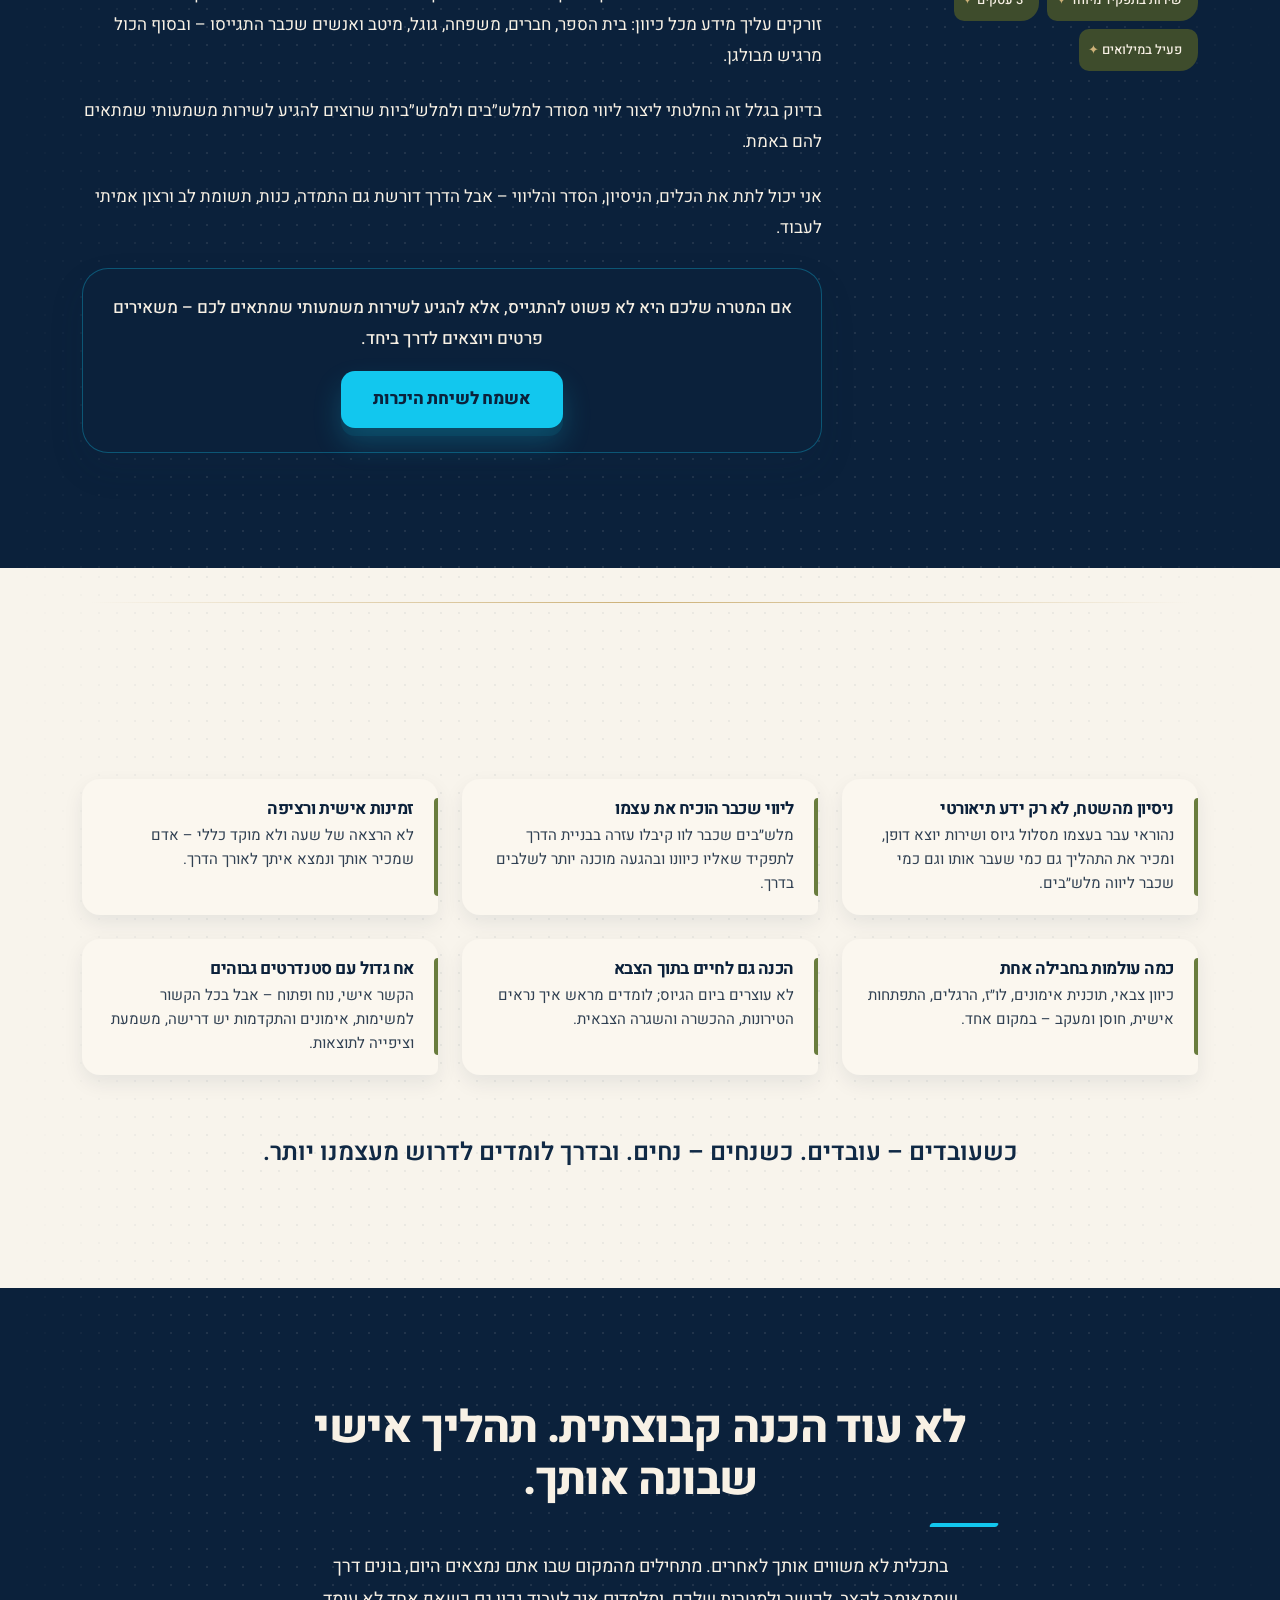
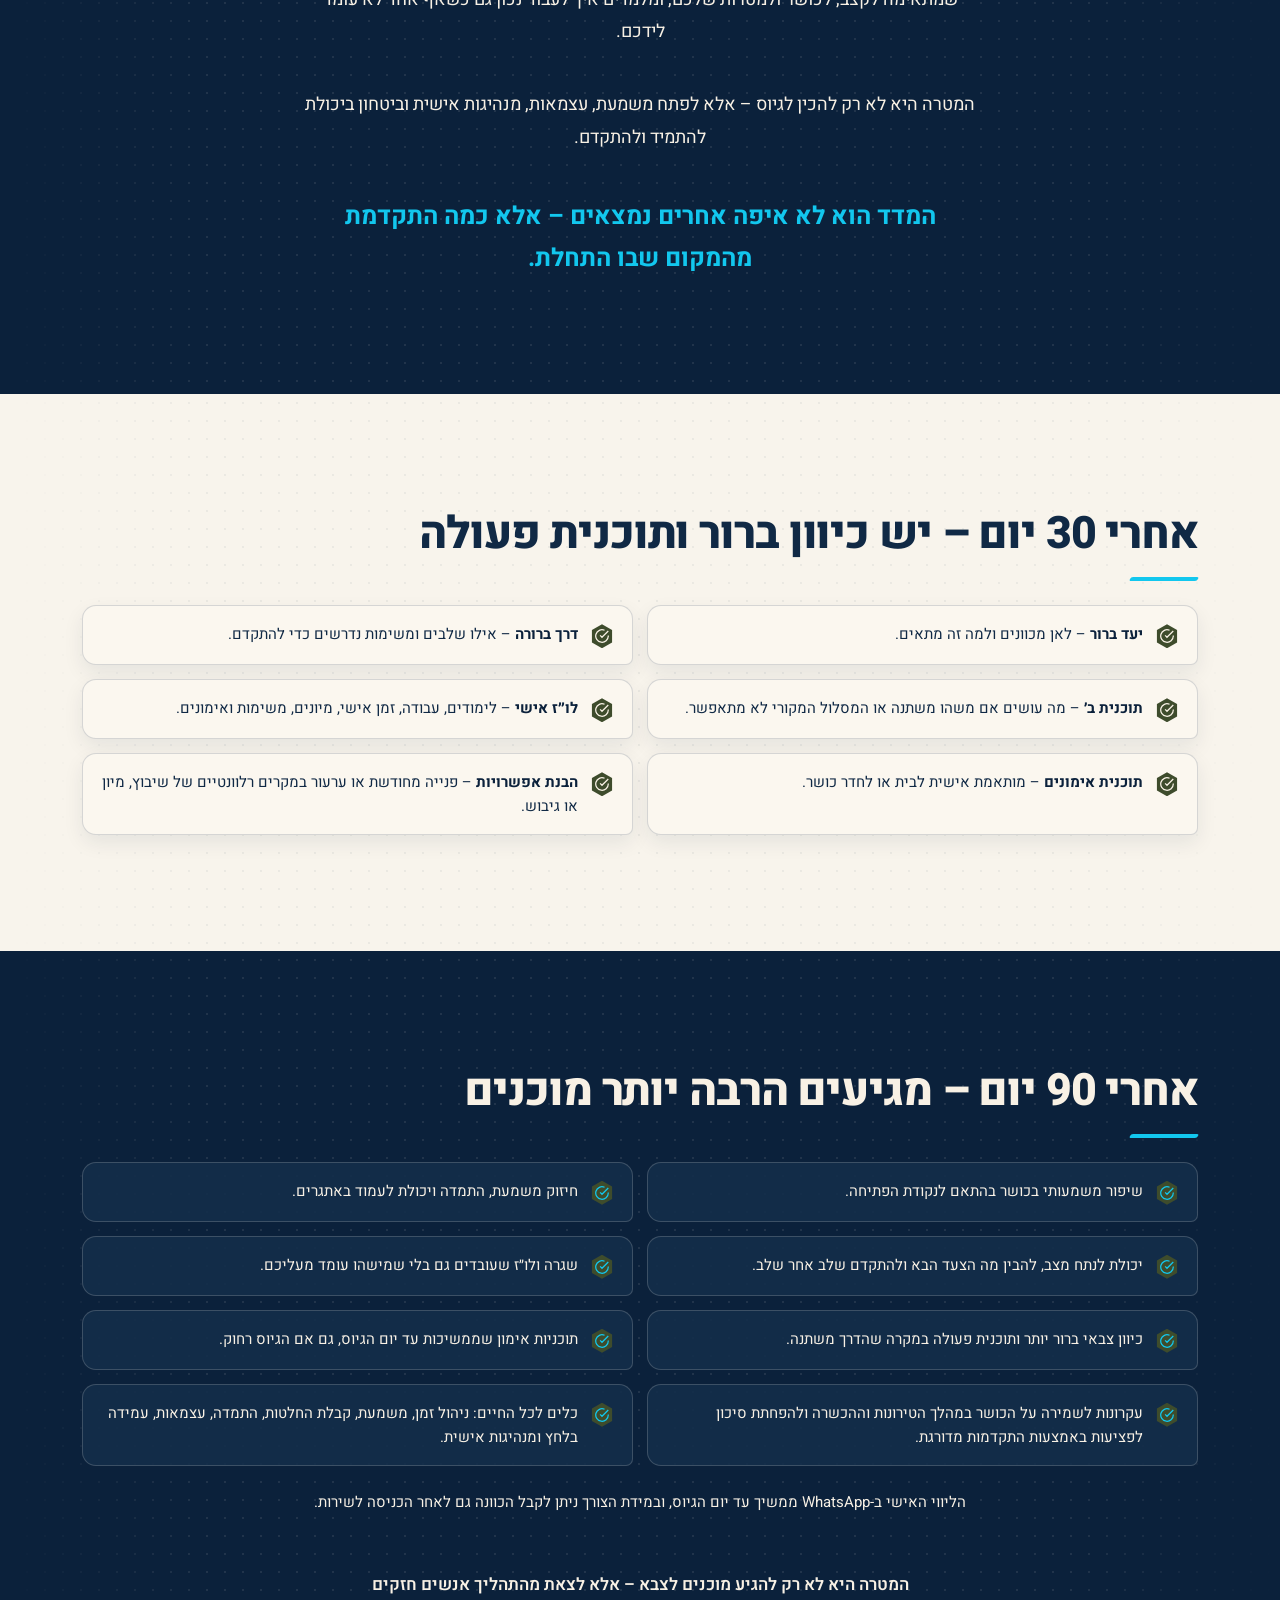
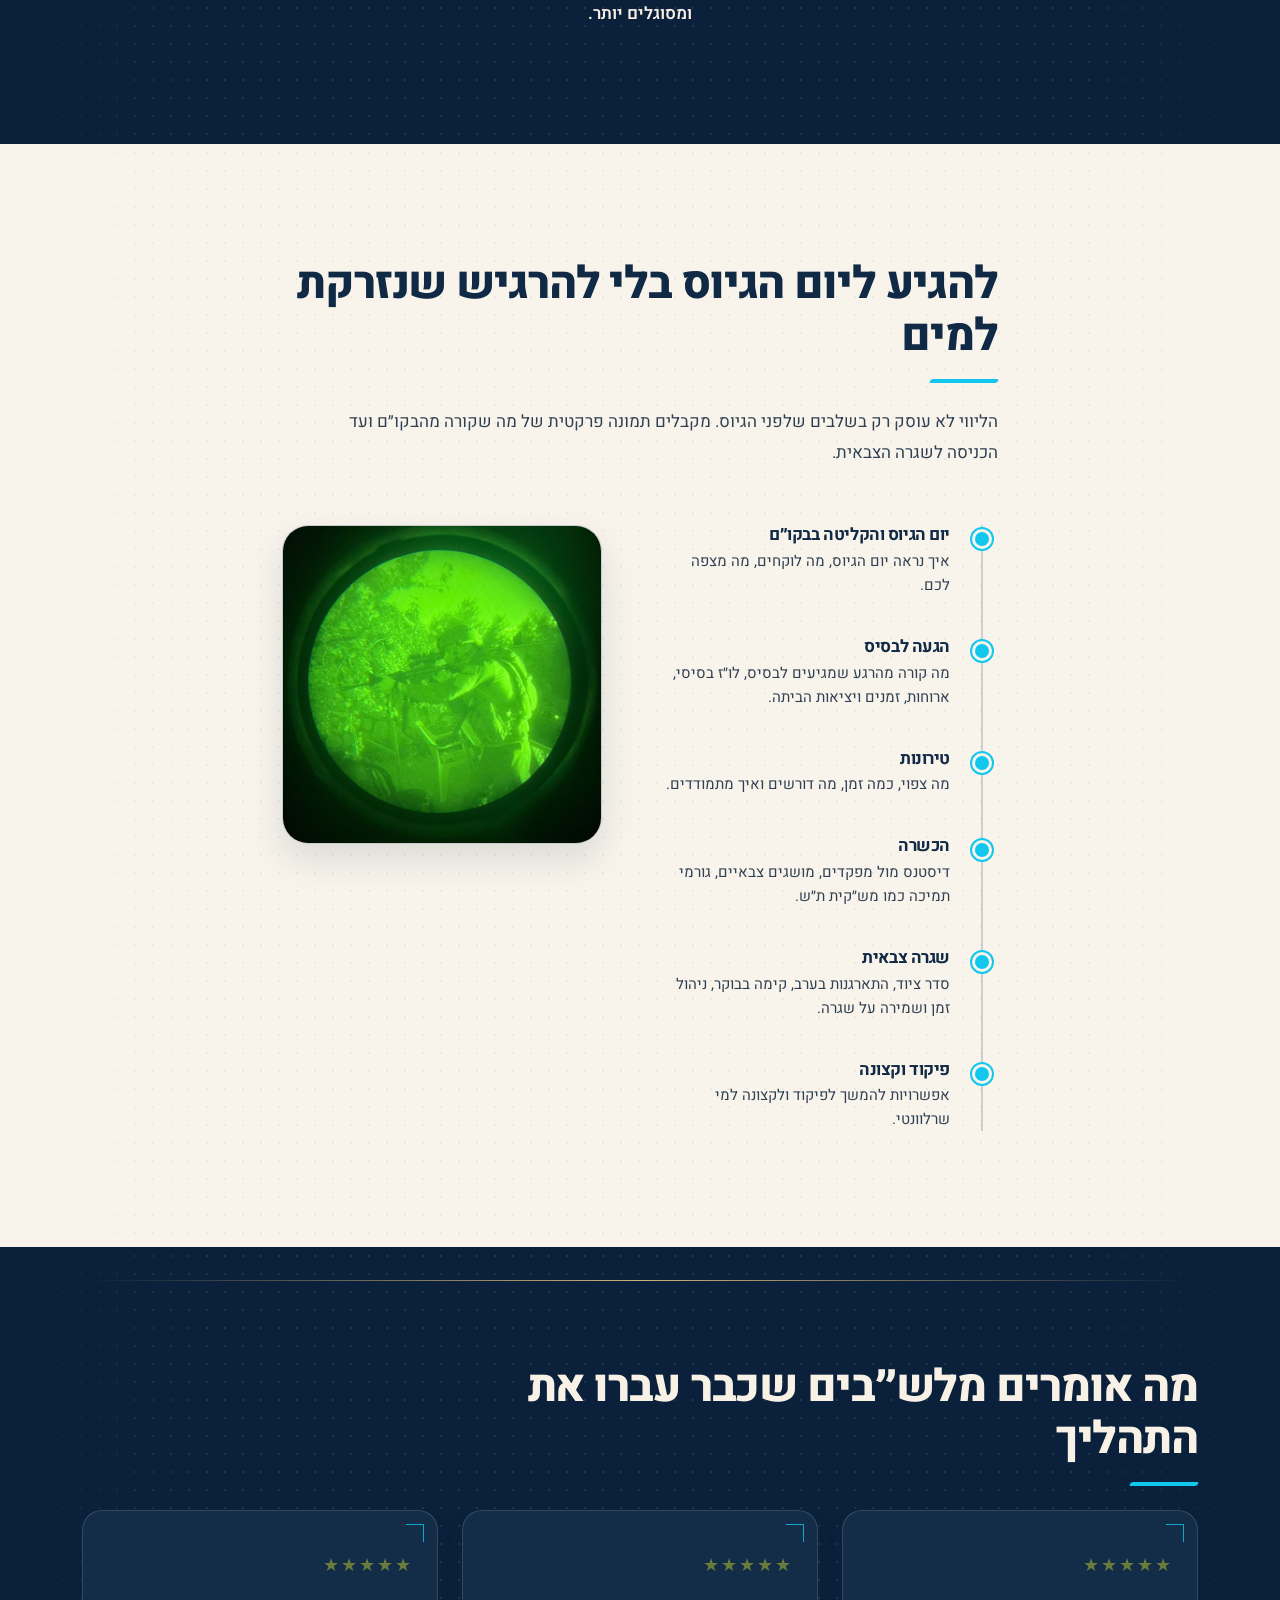
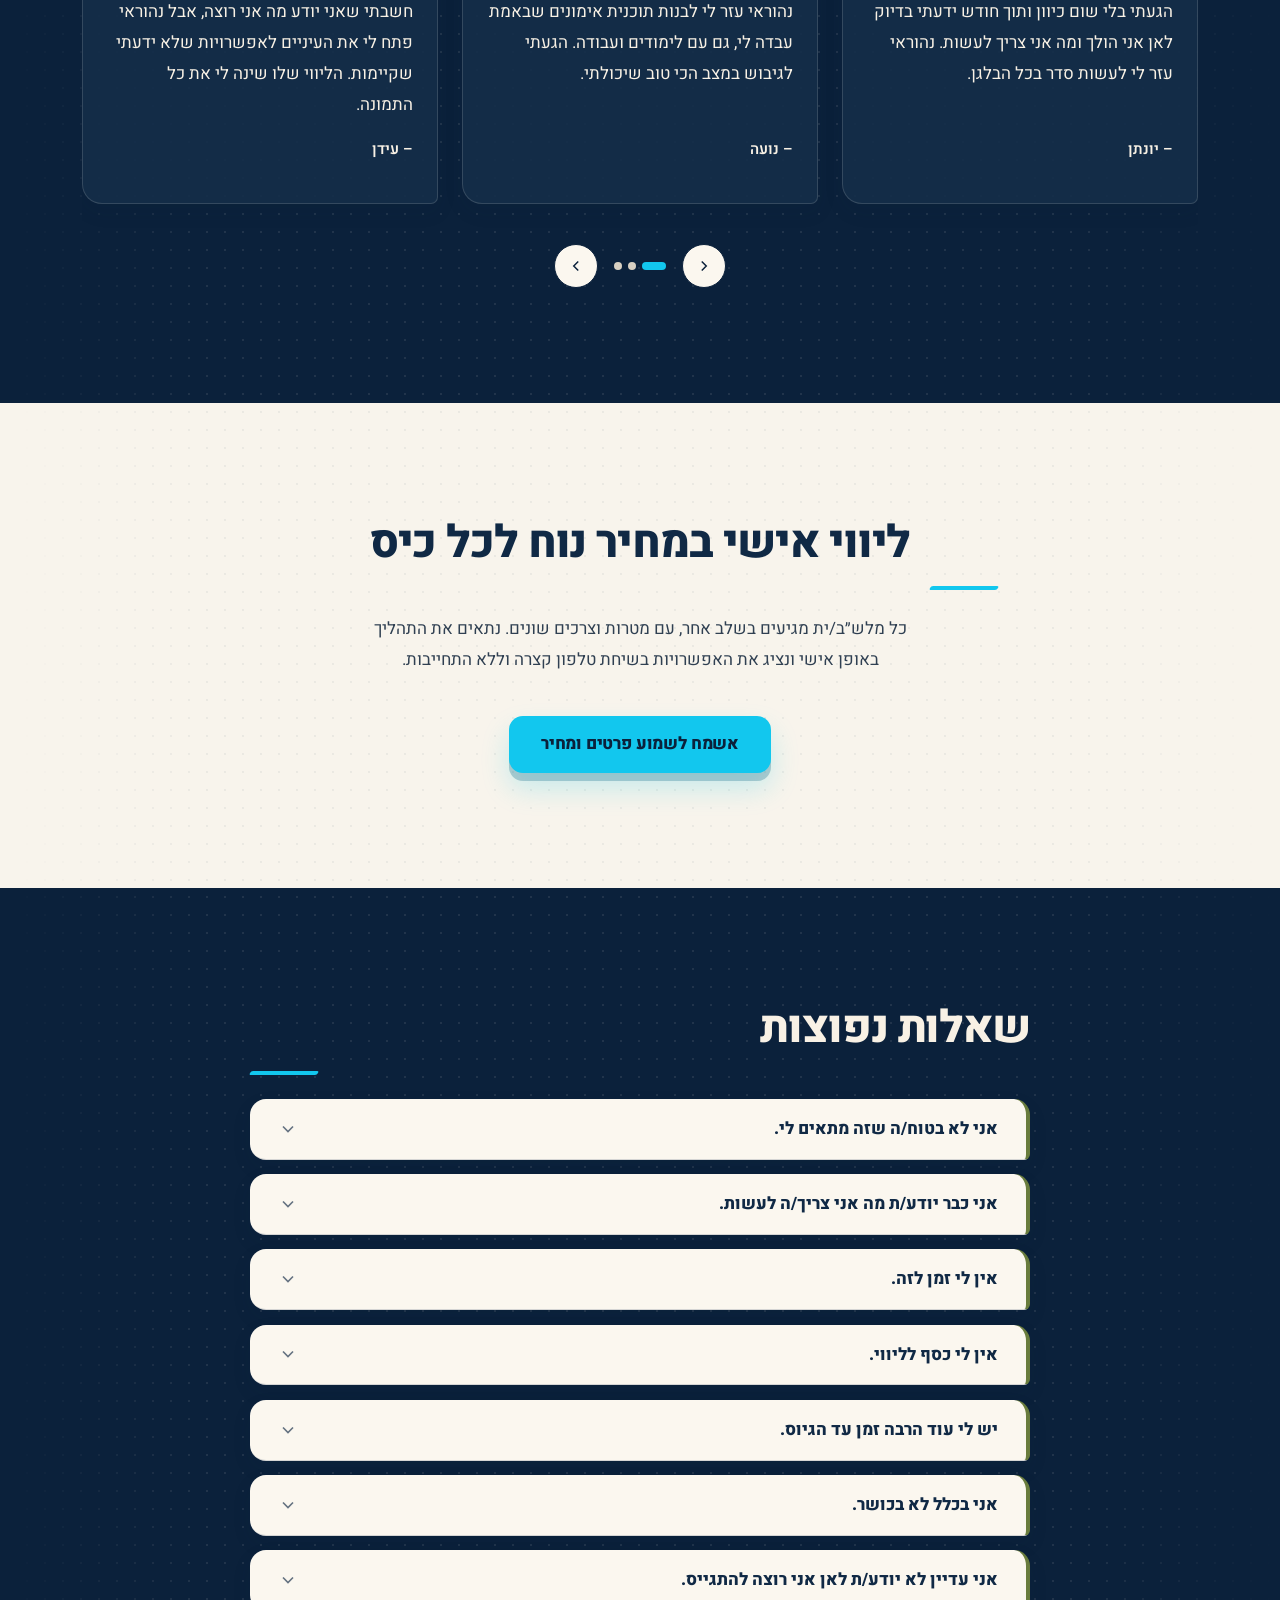
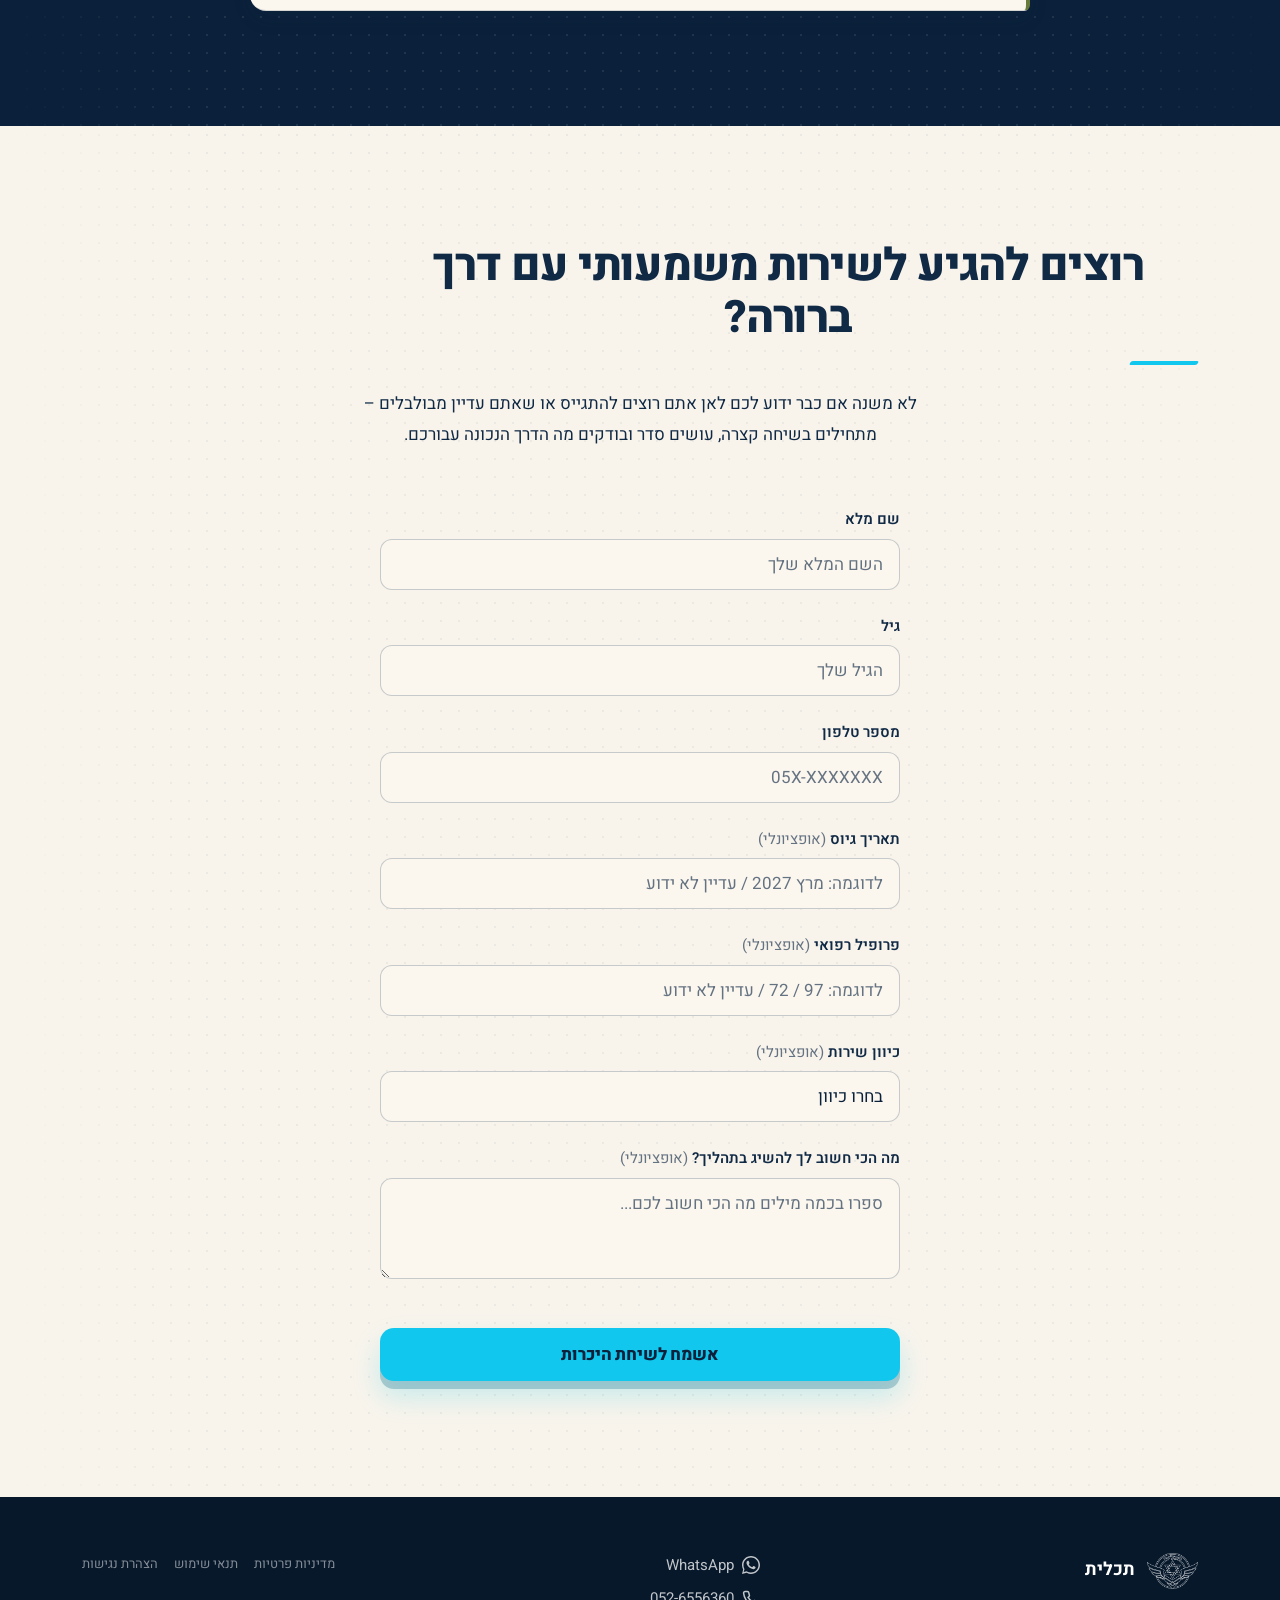
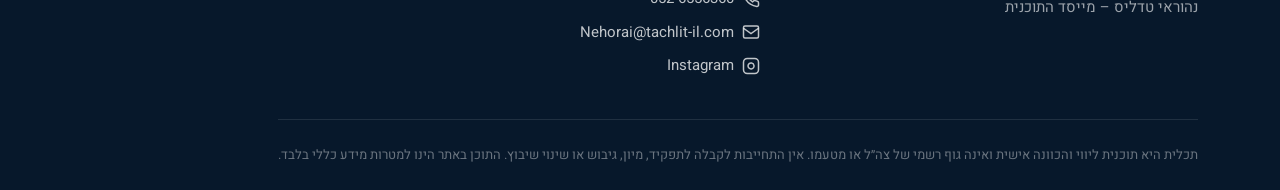
==== commit 4f181cf1: "Connect contact form to Formspree endpoint" ====
--- a/index.html
+++ b/index.html
@@ -767,8 +767,7 @@
           לא משנה אם כבר ידוע לכם לאן אתם רוצים להתגייס או שאתם עדיין מבולבלים – מתחילים בשיחה קצרה, עושים סדר ובודקים מה הדרך הנכונה עבורכם.
         </p>
 
-        <form class="form reveal" id="contact-form" action="https://formspree.io/f/YOUR_FORM_ID" method="POST" novalidate>
-          <!-- PLACEHOLDER: החליפו YOUR_FORM_ID במזהה הטופס שלכם מ-Formspree -->
+        <form class="form reveal" id="contact-form" action="https://formspree.io/f/mjybpoew" method="POST" novalidate>
 
           <div class="form__group">
             <label for="full-name" class="form__label">שם מלא</label>
@@ -820,7 +819,7 @@
             <input type="text" name="_gotcha" tabindex="-1" autocomplete="off">
           </div>
 
-          <input type="hidden" name="_subject" value="פנייה חדשה מדף הנחיתה של תכלית">
+          <input type="hidden" name="subject" value="פנייה חדשה מדף הנחיתה של תכלית">
 
           <button type="submit" class="btn btn--primary form__submit" data-analytics="form-submit">אשמח לשיחת היכרות</button>
         </form>
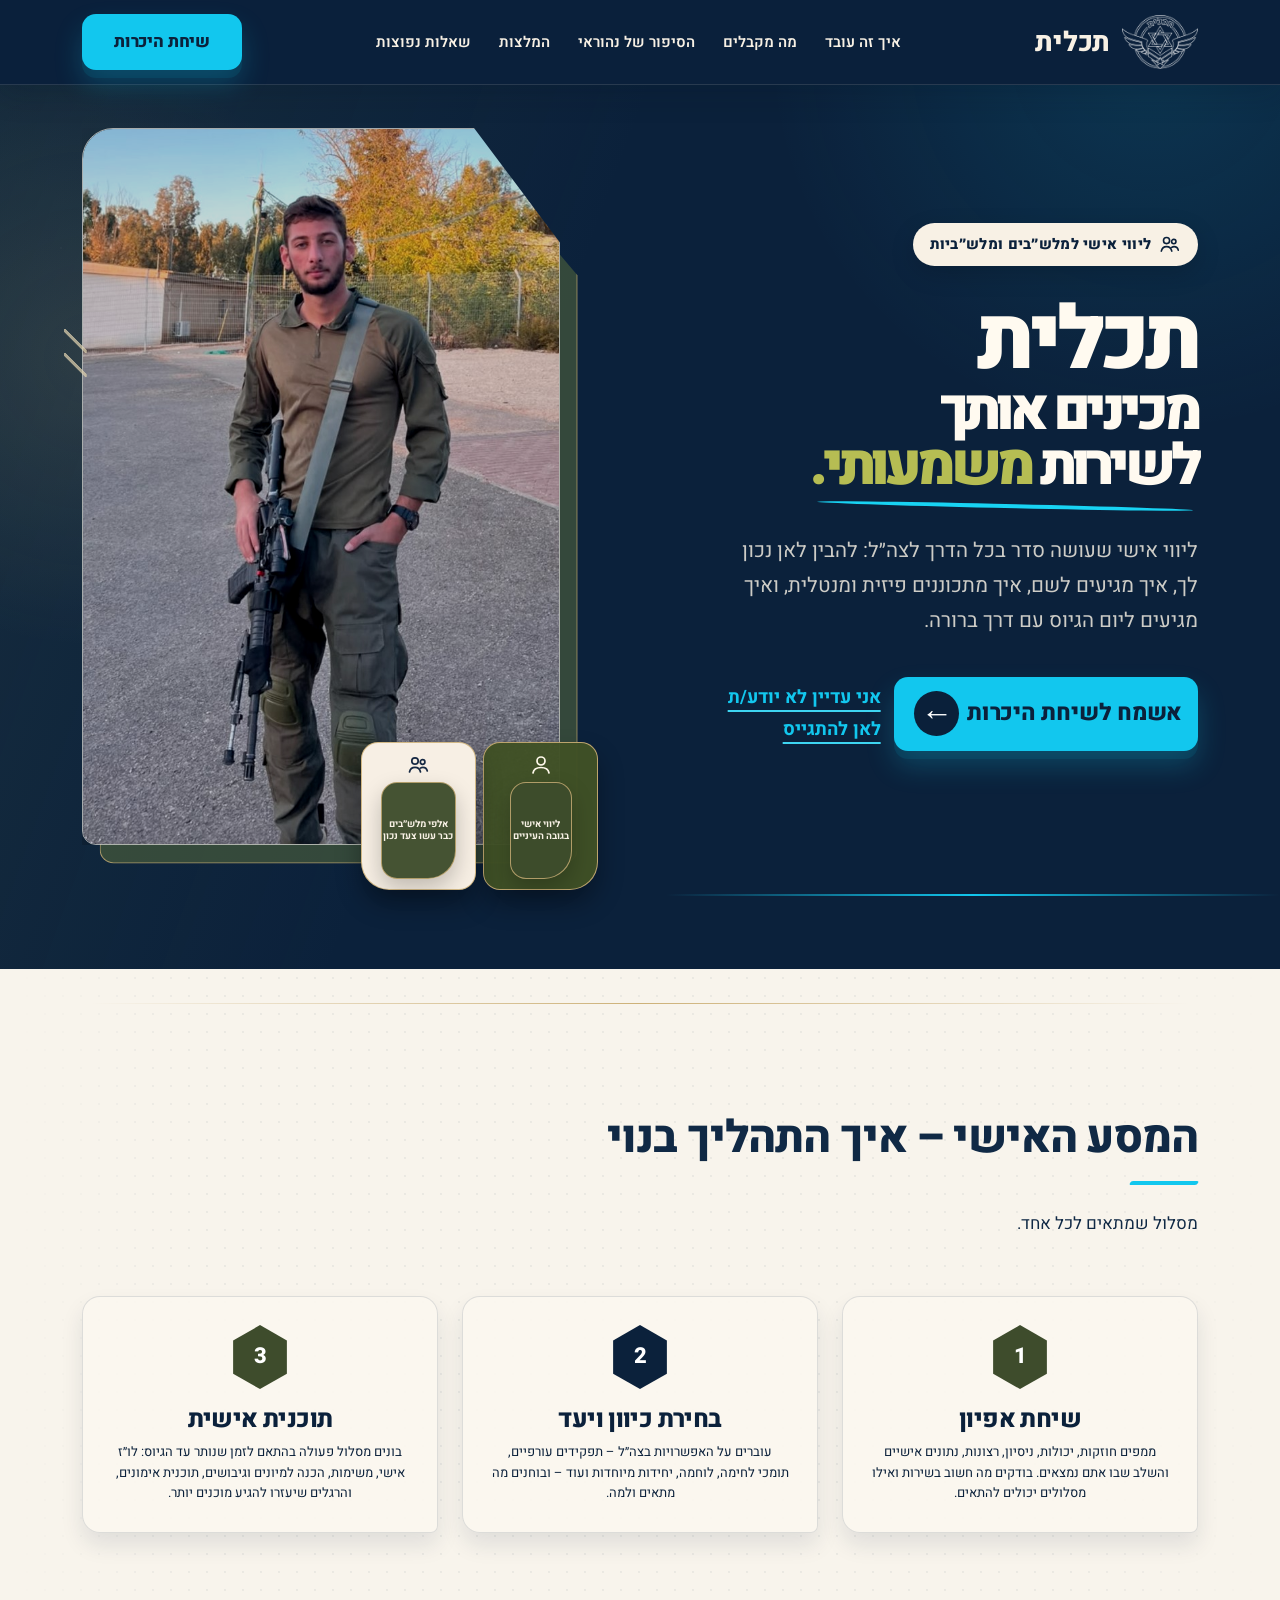
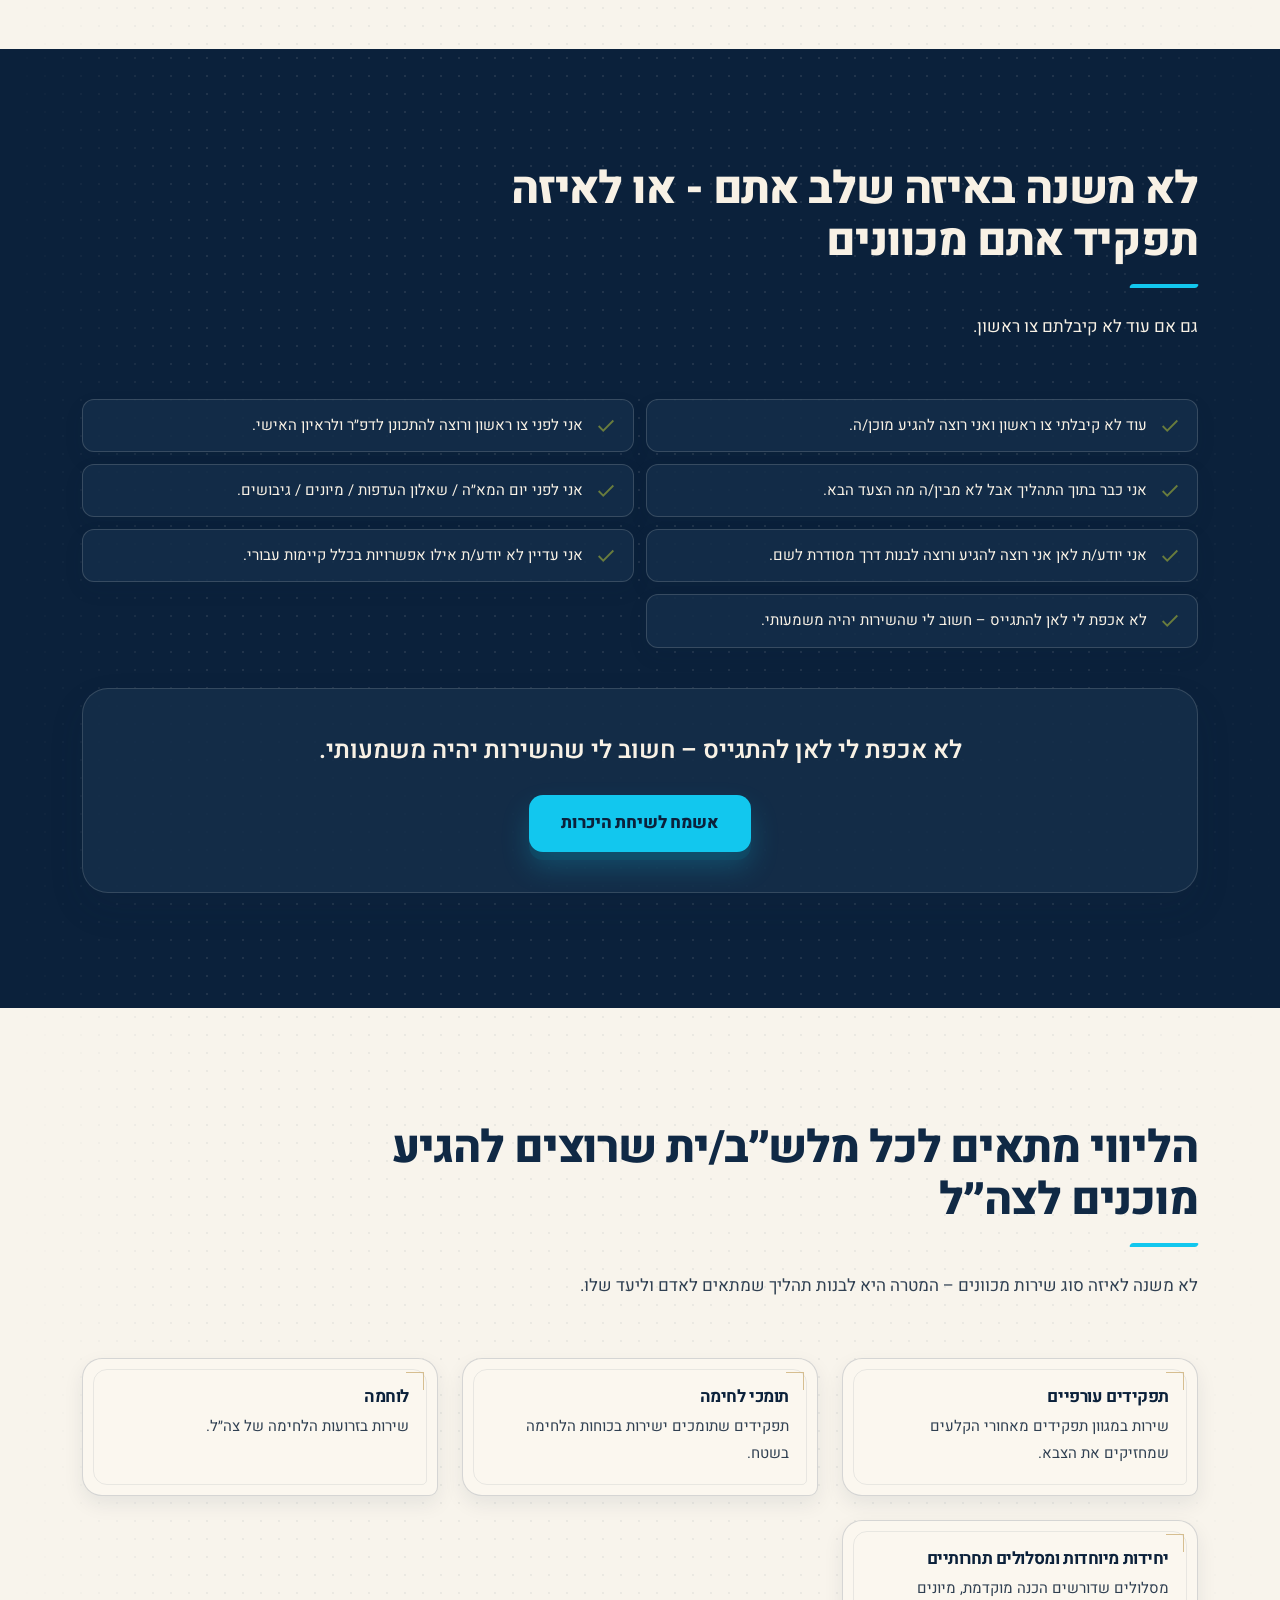
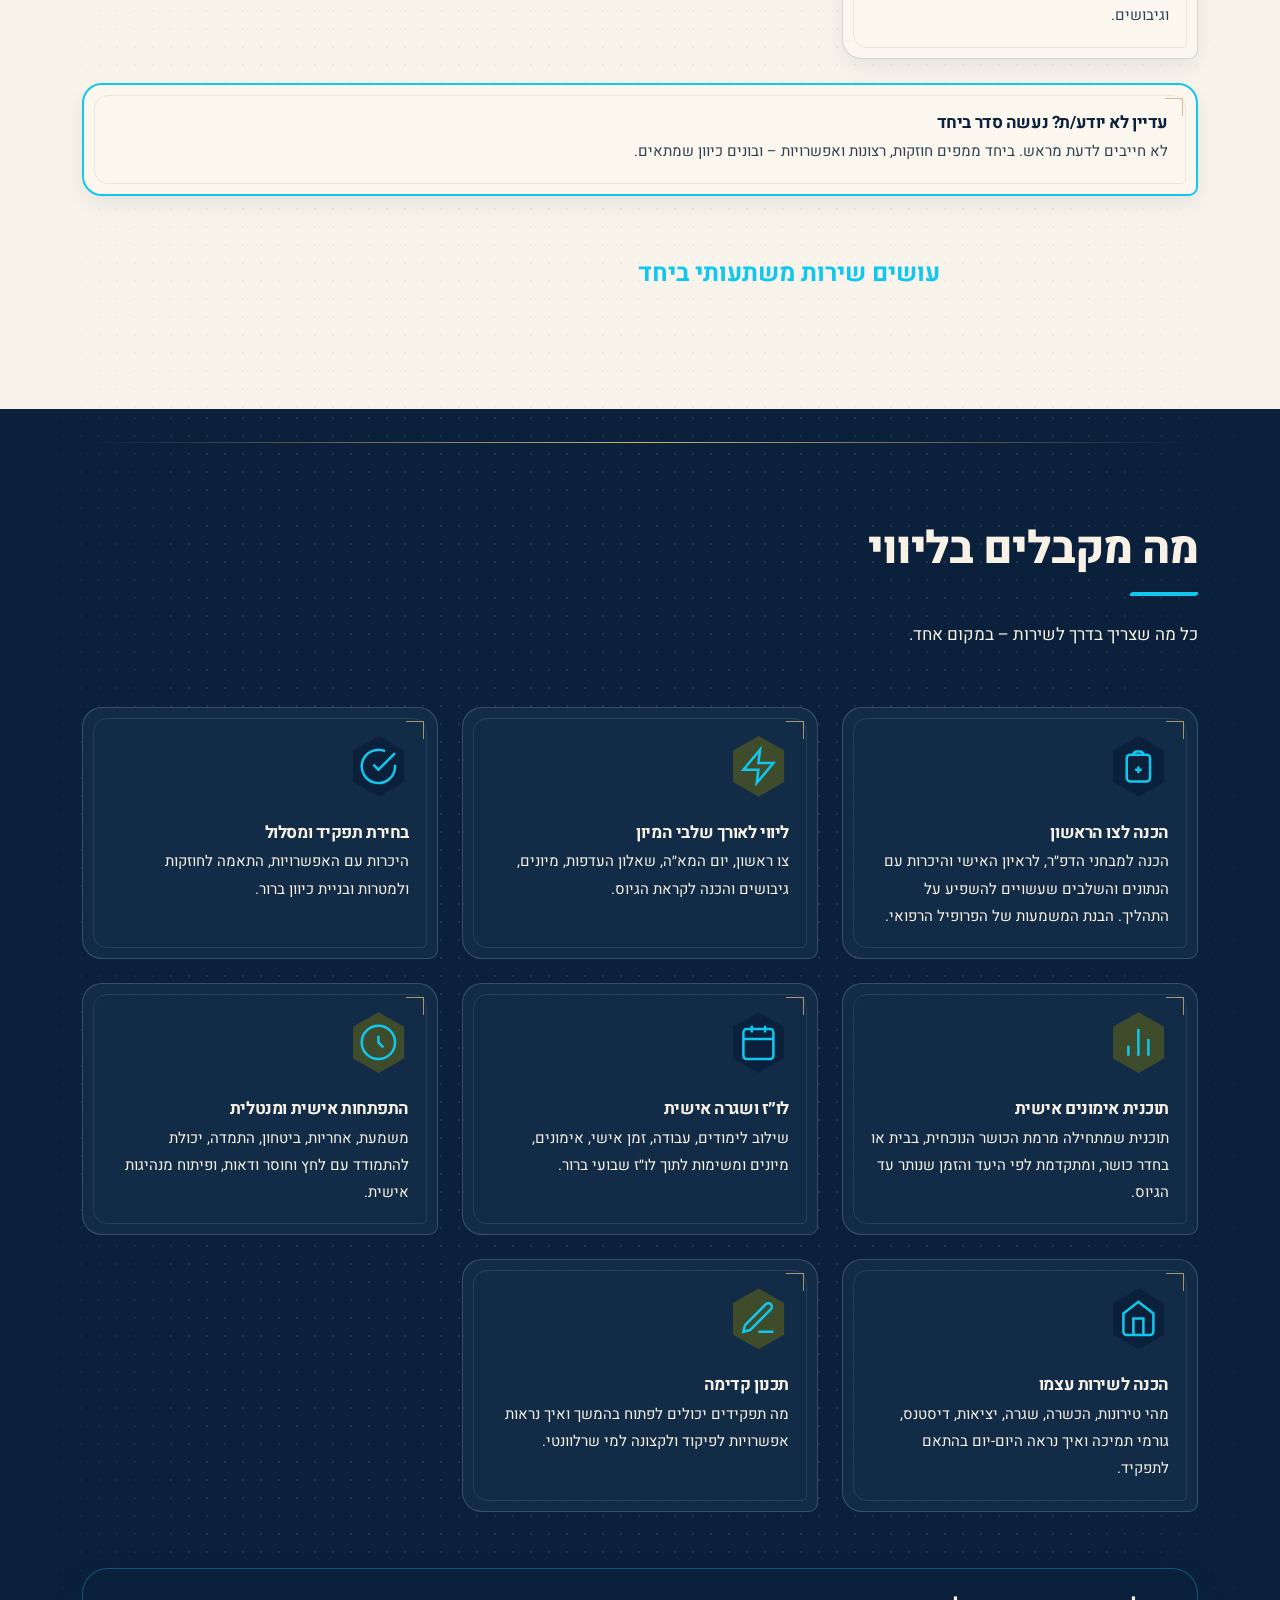
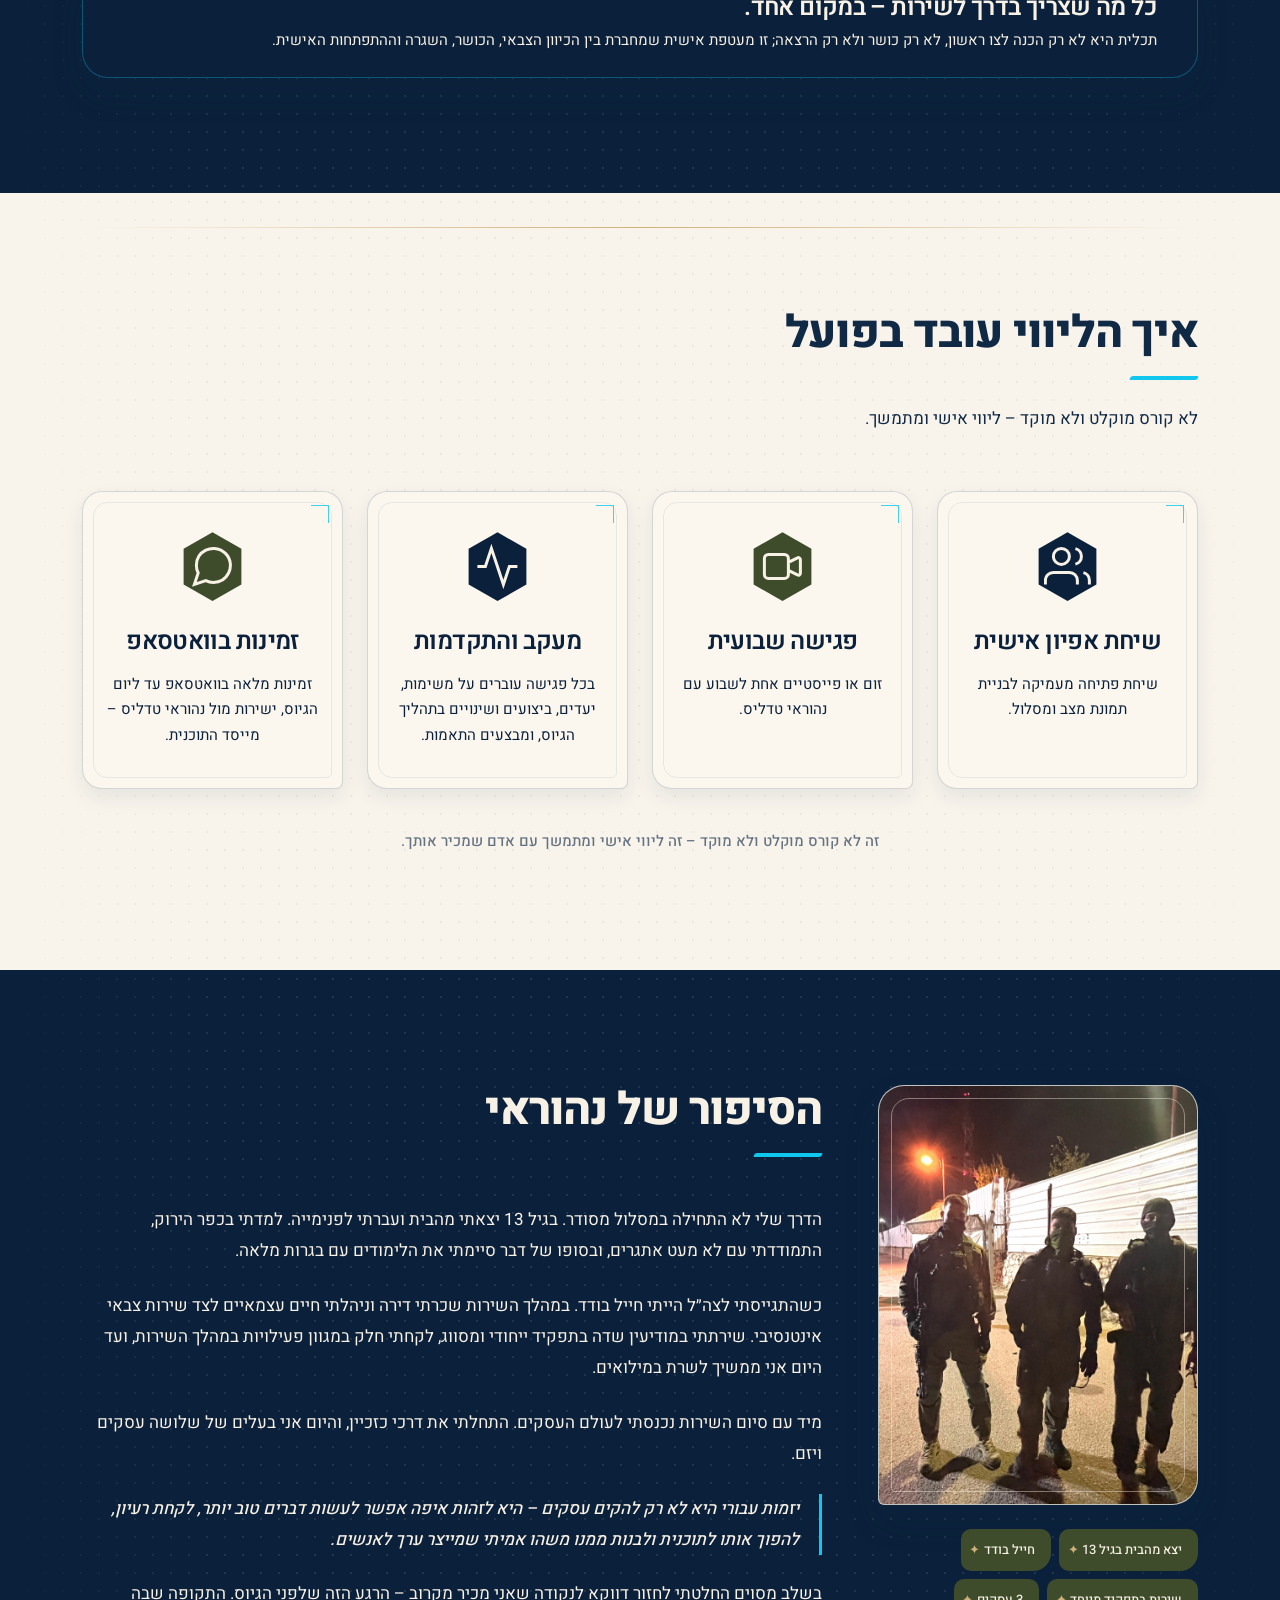
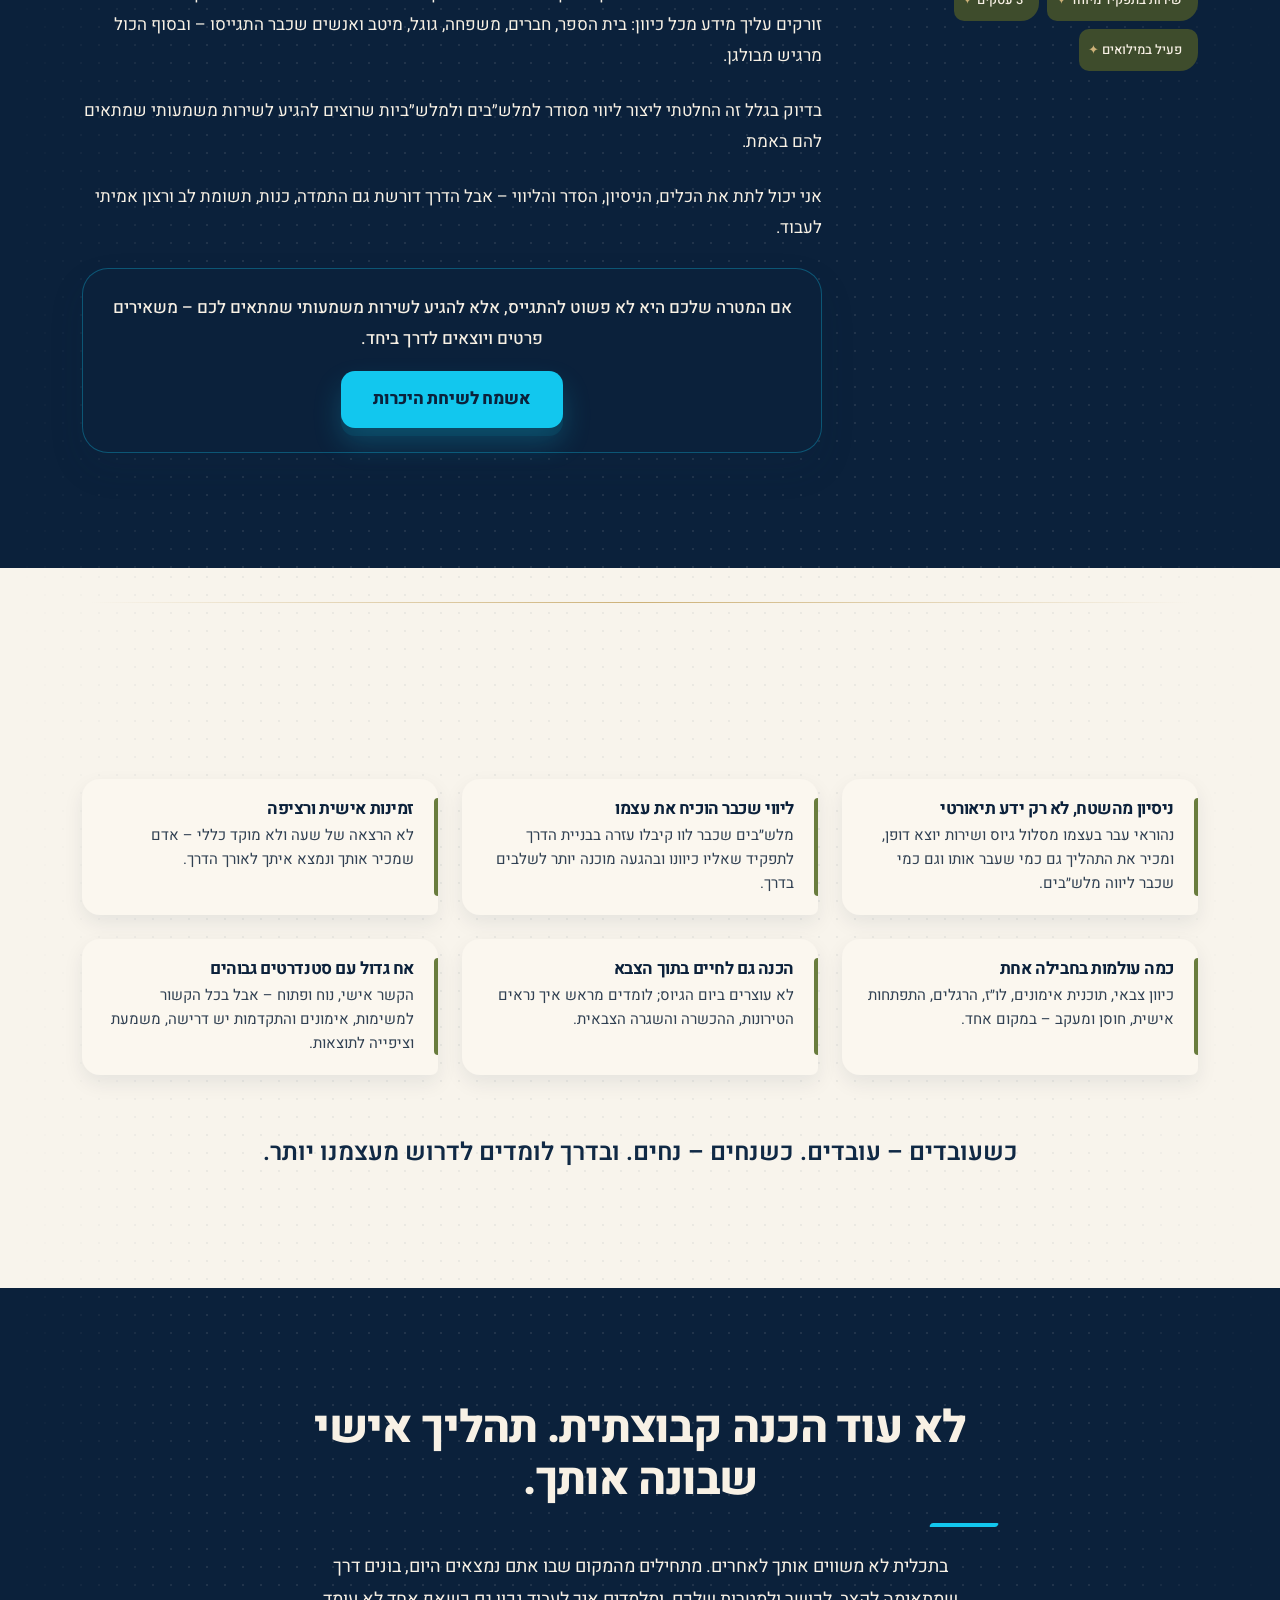
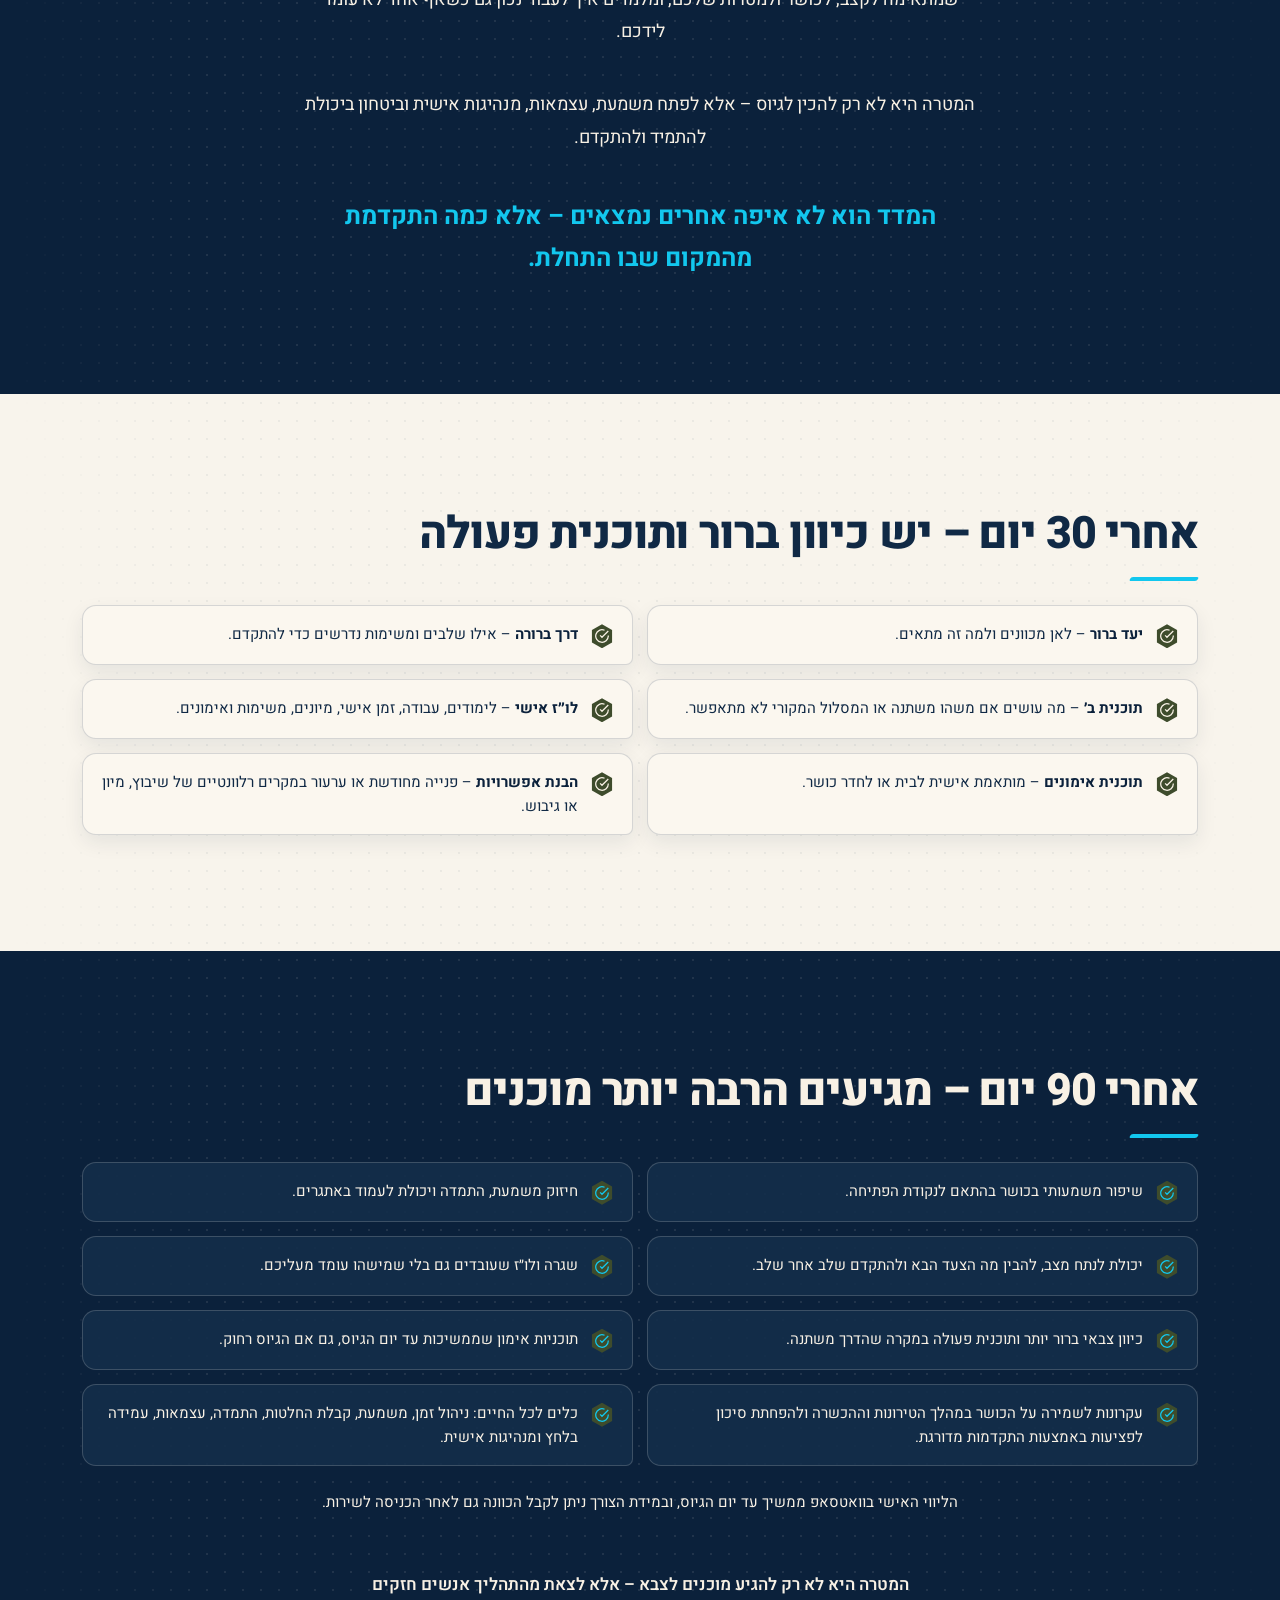
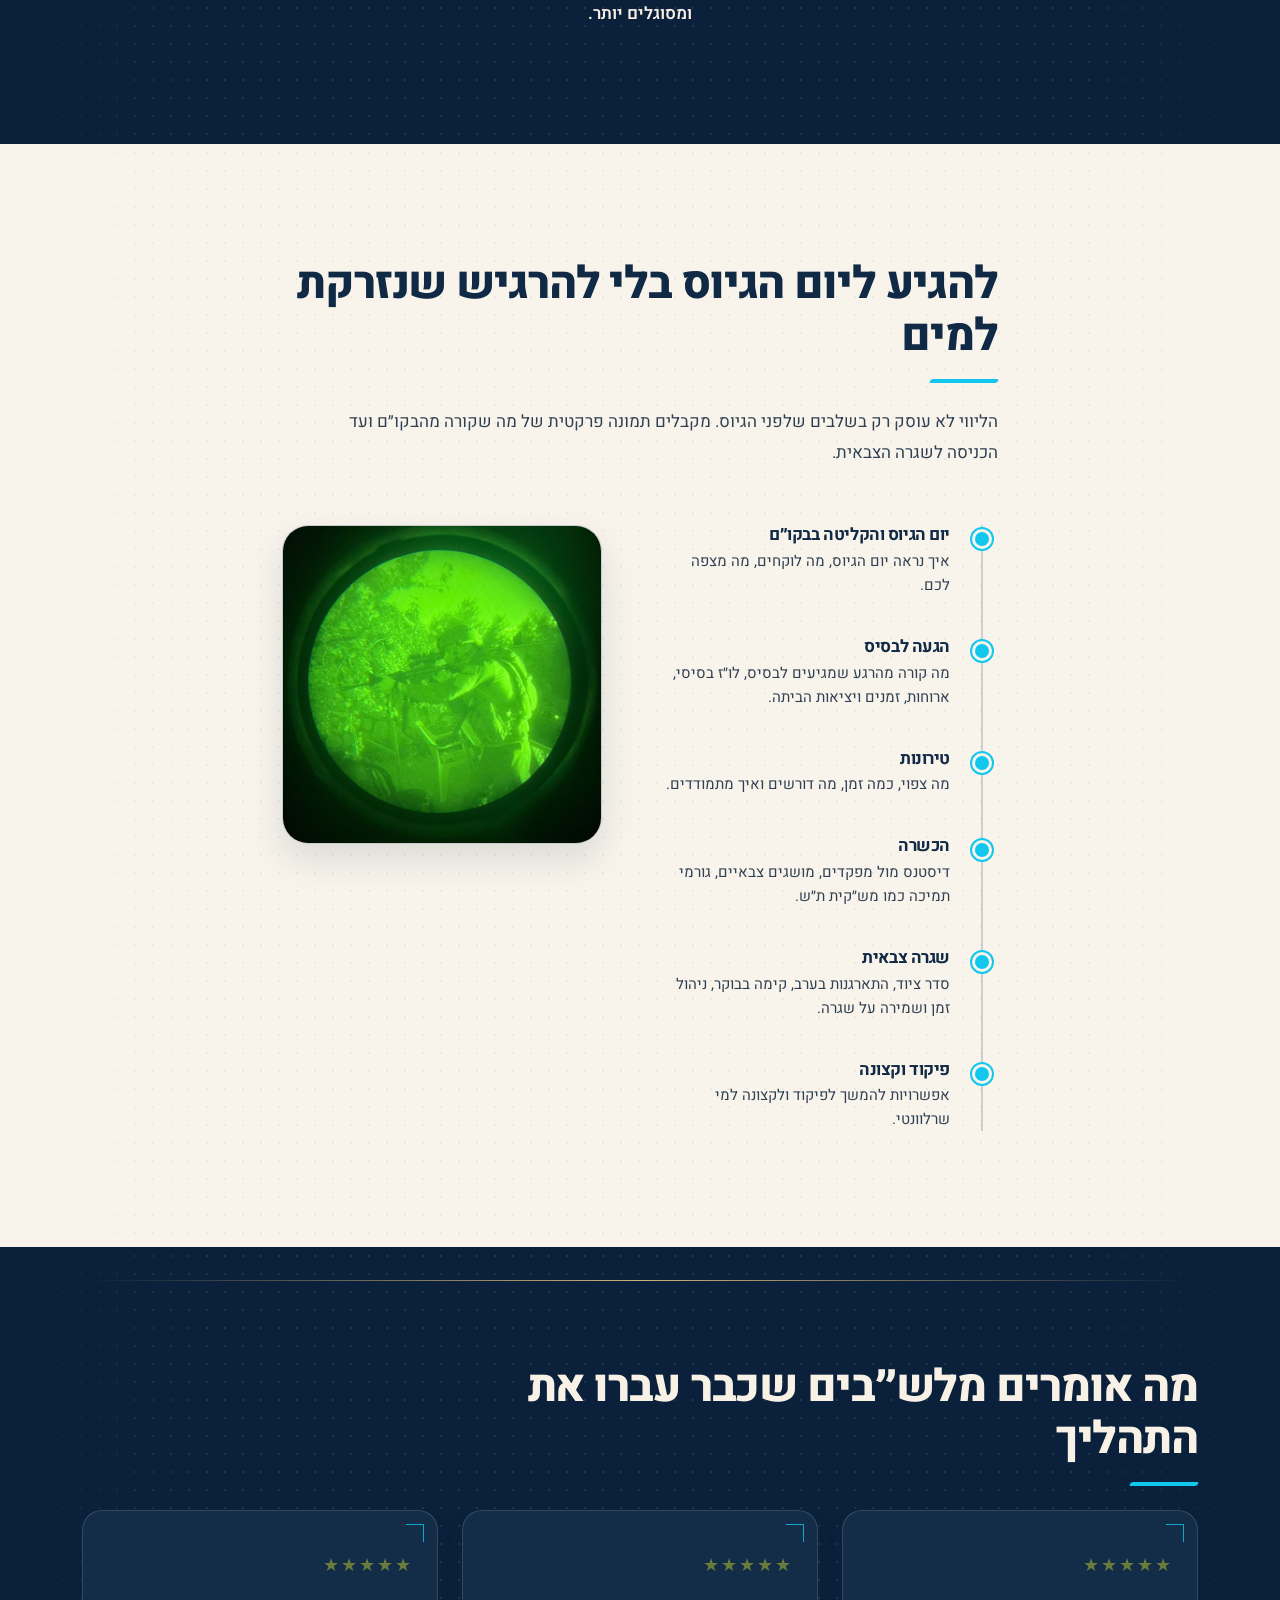
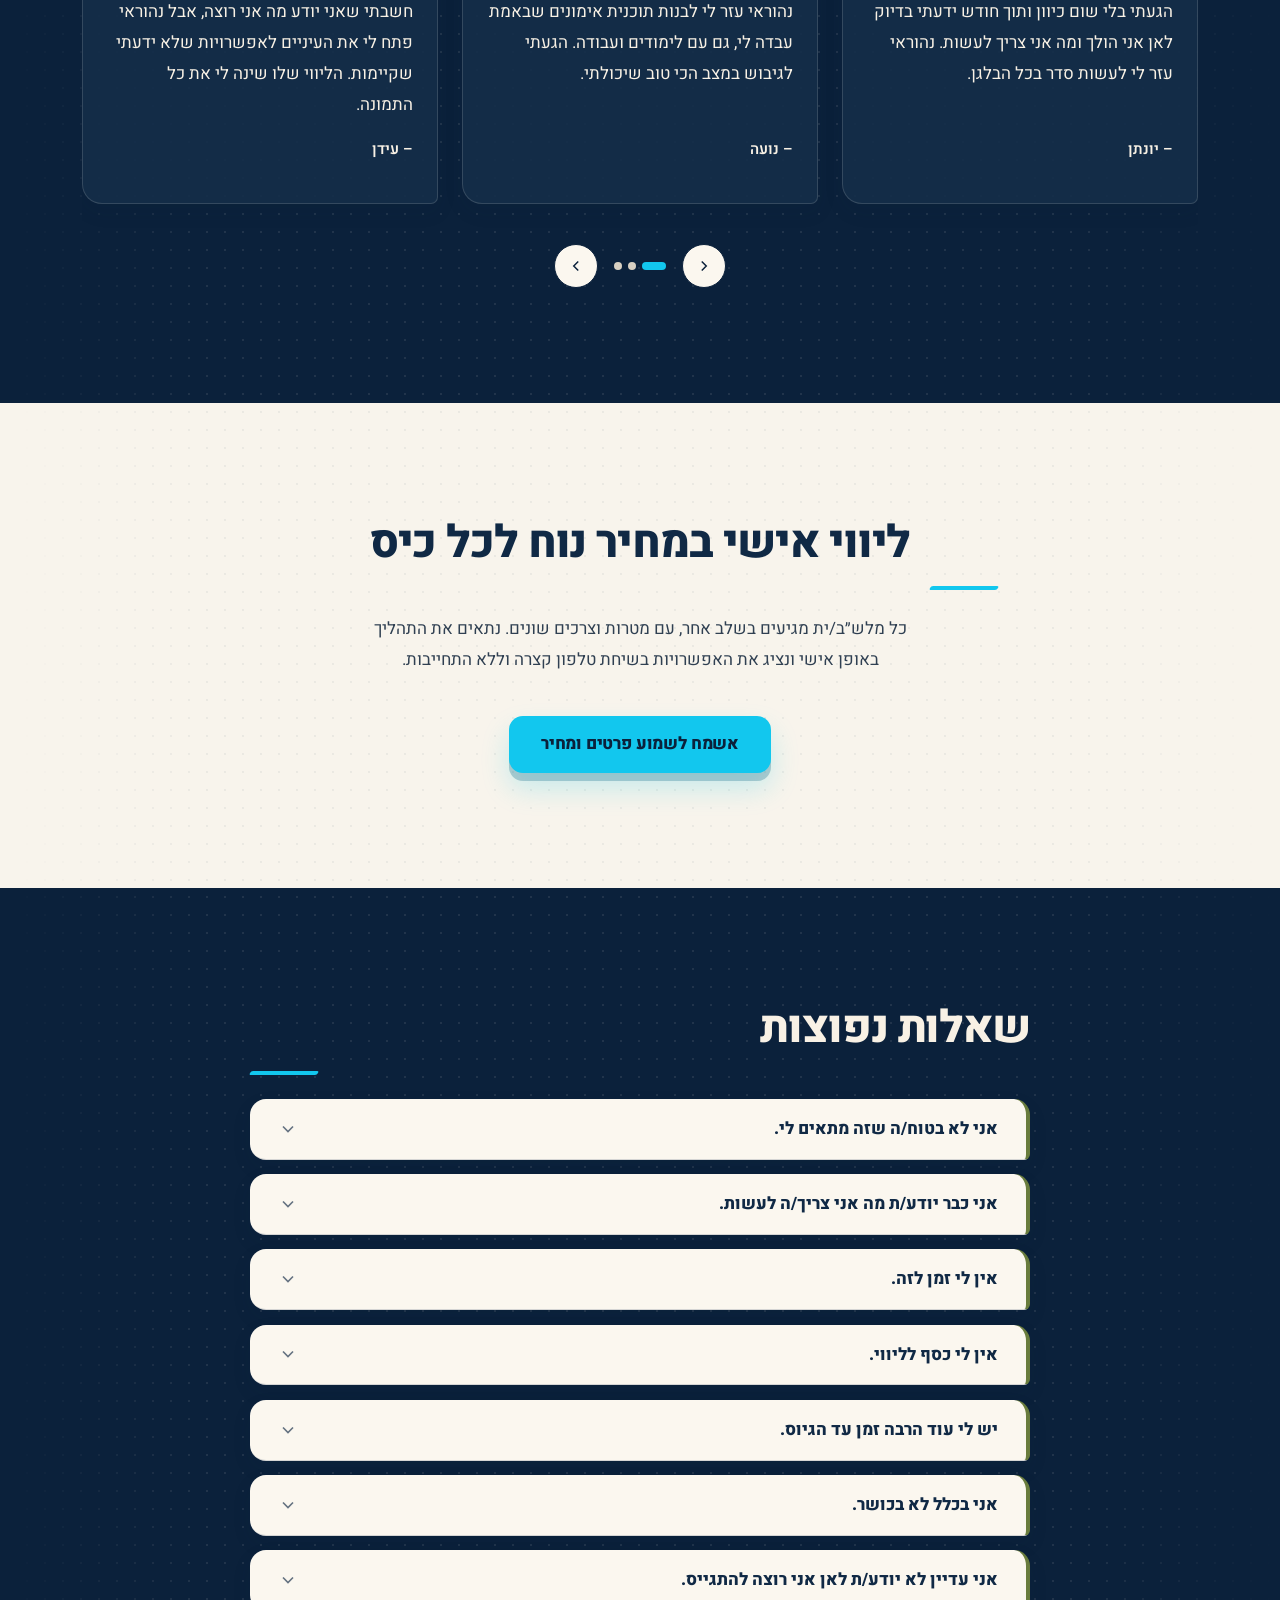
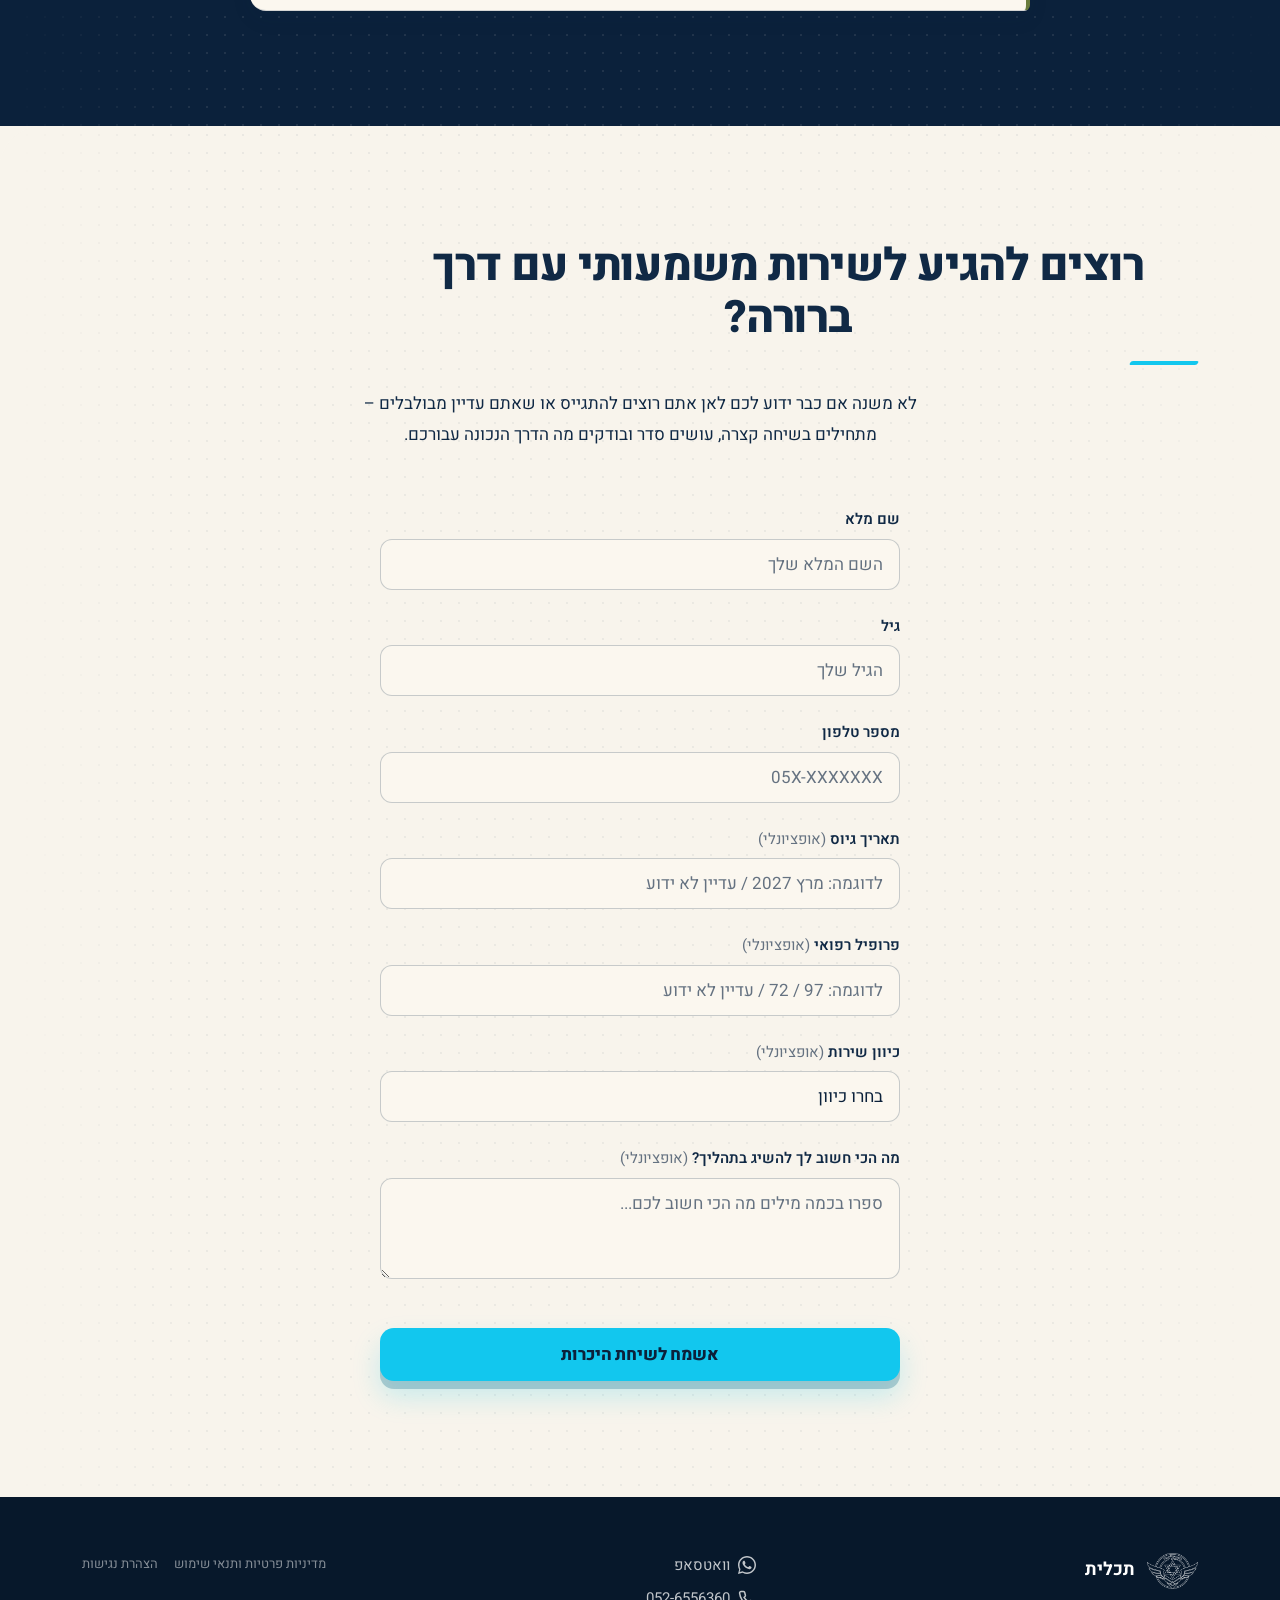
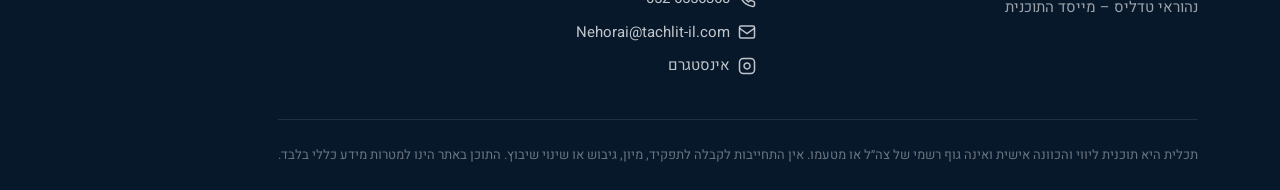
==== commit d91317bf: "Consolidate legal pages and update Hebrew contact labels" ====
--- a/index.html
+++ b/index.html
@@ -21,6 +21,25 @@
   <meta property="og:image:width" content="1200">
   <meta property="og:image:height" content="630">
   <meta property="og:image:alt" content="תכלית – ליווי אישי למלש״בים">
+
+  <!-- Google Analytics -->
+  <script async src="https://www.googletagmanager.com/gtag/js?id=G-2BCJQSBRN6"></script>
+  <script>
+    window.dataLayer = window.dataLayer || [];
+    function gtag(){dataLayer.push(arguments);}
+    gtag('js', new Date());
+    gtag('config', 'G-2BCJQSBRN6');
+  </script>
+
+  <!-- PostHog -->
+  <script>
+    !function(t,e){var o,n,p,r;e.__SV||(window.posthog && window.posthog.__loaded)||(window.posthog=e,e._i=[],e.init=function(i,s,a){function g(t,e){var o=e.split(".");2==o.length&&(t=t[o[0]],e=o[1]),t[e]=function(){t.push([e].concat(Array.prototype.slice.call(arguments,0)))}}p||((p=t.createElement("script")).type="text/javascript",p.crossOrigin="anonymous",p.async=!0,p.src=s.api_host.replace(".i.posthog.com","-assets.i.posthog.com")+"/static/array.js",p.onerror=function(){p=null},(r=t.getElementsByTagName("script")[0]).parentNode.insertBefore(p,r));var u=e;for(void 0!==a?u=e[a]=[]:a="posthog",u.people=u.people||[],u.toString=function(t){var e="posthog";return"posthog"!==a&&(e+="."+a),t||(e+=" (stub)")},u.people.toString=function(){return u.toString(1)+".people (stub)"},o="Sn Cn init Hn Un Gn Yi zn Kn qn capture Vn kn calculateEventProperties es register register_once register_for_session unregister unregister_for_session os Bn ss getFeatureFlag getFeatureFlagPayload getFeatureFlagResult getAllFeatureFlags isFeatureEnabled reloadFeatureFlags updateEarlyAccessFeatureEnrollment getEarlyAccessFeatures on onFeatureFlags onSessionId getSurveys getActiveMatchingSurveys renderSurvey displaySurvey cancelPendingSurvey canRenderSurvey canRenderSurveyAsync ls identify setPersonProperties unsetPersonProperties group resetGroups setPersonPropertiesForFlags resetPersonPropertiesForFlags setGroupPropertiesForFlags resetGroupPropertiesForFlags reset us shutdown setIdentity clearIdentity get_distinct_id getGroups get_session_id get_session_replay_url alias set_config startSessionRecording stopSessionRecording sessionRecordingStarted captureException addExceptionStep captureLog startExceptionAutocapture stopExceptionAutocapture loadToolbar get_property getSessionProperty rs Xn createPersonProfile setInternalOrTestUser ns $n vs opt_in_capturing opt_out_capturing has_opted_in_capturing has_opted_out_capturing get_explicit_consent_status is_capturing clear_opt_in_out_capturing Jn debug tr At getPageViewId captureTraceFeedback captureTraceMetric Ln".split(" "),n=0;n<o.length;n++)g(u,o[n]);e._i.push([i,s,a])},e.__SV=1)}(document,window.posthog||[]);
+    posthog.init('phc_tBFUBJfY5oVrM9WwNaGAnmefCuUJGquFpdAQWQ2Xx7EQ', {
+        api_host: 'https://eu.i.posthog.com',
+        defaults: '2026-05-30',
+        person_profiles: 'identified_only'
+    });
+  </script>
 
   <!-- Twitter Card -->
   <meta name="twitter:card" content="summary_large_image">
@@ -350,7 +369,7 @@
           <div class="how-works__card">
             <svg class="how-works__card-icon" viewBox="0 0 24 24" fill="none" stroke="currentColor" stroke-width="1.5" aria-hidden="true"><path d="M15 10l4.553-2.276A1 1 0 0 1 21 8.618v6.764a1 1 0 0 1-1.447.894L15 14M5 18h8a2 2 0 0 0 2-2V8a2 2 0 0 0-2-2H5a2 2 0 0 0-2 2v8a2 2 0 0 0 2 2z"/></svg>
             <h3>פגישה שבועית</h3>
-            <p>Zoom או FaceTime אחת לשבוע עם נהוראי טדליס.</p>
+            <p>זום או פייסטיים אחת לשבוע עם נהוראי טדליס.</p>
           </div>
           <div class="how-works__card">
             <svg class="how-works__card-icon" viewBox="0 0 24 24" fill="none" stroke="currentColor" stroke-width="1.5" aria-hidden="true"><polyline points="22 12 18 12 15 21 9 3 6 12 2 12"/></svg>
@@ -359,8 +378,8 @@
           </div>
           <div class="how-works__card">
             <svg class="how-works__card-icon" viewBox="0 0 24 24" fill="none" stroke="currentColor" stroke-width="1.5" aria-hidden="true"><path d="M21 11.5a8.38 8.38 0 0 1-.9 3.8 8.5 8.5 0 0 1-7.6 4.7 8.38 8.38 0 0 1-3.8-.9L3 21l1.9-5.7a8.38 8.38 0 0 1-.9-3.8 8.5 8.5 0 0 1 4.7-7.6 8.38 8.38 0 0 1 3.8-.9h.5a8.48 8.48 0 0 1 8 8v.5z"/></svg>
-            <h3>זמינות ב-WhatsApp</h3>
-            <p>זמינות מלאה ב-WhatsApp עד ליום הגיוס, ישירות מול נהוראי טדליס – מייסד התוכנית.</p>
+            <h3>זמינות בוואטסאפ</h3>
+            <p>זמינות מלאה בוואטסאפ עד ליום הגיוס, ישירות מול נהוראי טדליס – מייסד התוכנית.</p>
           </div>
         </div>
 
@@ -539,7 +558,7 @@
           </div>
         </div>
 
-        <p class="results__note reveal">הליווי האישי ב-WhatsApp ממשיך עד יום הגיוס, ובמידת הצורך ניתן לקבל הכוונה גם לאחר הכניסה לשירות.</p>
+        <p class="results__note reveal">הליווי האישי בוואטסאפ ממשיך עד יום הגיוס, ובמידת הצורך ניתן לקבל הכוונה גם לאחר הכניסה לשירות.</p>
 
         <p class="results__closing reveal">המטרה היא לא רק להגיע מוכנים לצבא – אלא לצאת מהתהליך אנשים חזקים ומסוגלים יותר.</p>
       </div>
@@ -617,7 +636,7 @@
             </div>
             <div class="testimonial-card" role="group" aria-label="המלצה 4">
               <div class="testimonial-card__stars" aria-label="5 כוכבים">★★★★★</div>
-              <p class="testimonial-card__text">הדבר הכי חשוב שקיבלתי זה מישהו שאפשר לשאול אותו הכל בלי להרגיש טיפשה. הזמינות שלו ב-WhatsApp הייתה שווה כל שקל.</p>
+              <p class="testimonial-card__text">הדבר הכי חשוב שקיבלתי זה מישהו שאפשר לשאול אותו הכל בלי להרגיש טיפשה. הזמינות שלו בוואטסאפ הייתה שווה כל שקל.</p>
               <span class="testimonial-card__author">– שירה</span>
             </div>
             <div class="testimonial-card" role="group" aria-label="המלצה 5">
@@ -852,7 +871,7 @@
       <div class="footer__contact">
         <a href="https://wa.me/972526556360" target="_blank" rel="noopener noreferrer" data-analytics="click-whatsapp">
           <svg class="footer__contact-icon" viewBox="0 0 24 24" fill="currentColor" aria-hidden="true"><path d="M17.472 14.382c-.297-.149-1.758-.867-2.03-.967-.273-.099-.471-.148-.67.15-.197.297-.767.966-.94 1.164-.173.199-.347.223-.644.075-.297-.15-1.255-.463-2.39-1.475-.883-.788-1.48-1.761-1.653-2.059-.173-.297-.018-.458.13-.606.134-.133.298-.347.446-.52.149-.174.198-.298.298-.497.099-.198.05-.371-.025-.52-.075-.149-.669-1.612-.916-2.207-.242-.579-.487-.5-.669-.51-.173-.008-.371-.01-.57-.01-.198 0-.52.074-.792.372-.272.297-1.04 1.016-1.04 2.479 0 1.462 1.065 2.875 1.213 3.074.149.198 2.096 3.2 5.077 4.487.709.306 1.262.489 1.694.625.712.227 1.36.195 1.871.118.571-.085 1.758-.719 2.006-1.413.248-.694.248-1.289.173-1.413-.074-.124-.272-.198-.57-.347z"/><path d="M12 0C5.373 0 0 5.373 0 12c0 2.13.556 4.13 1.528 5.87L0 24l6.305-1.654A11.944 11.944 0 0 0 12 24c6.627 0 12-5.373 12-12S18.627 0 12 0zm0 22c-1.94 0-3.77-.5-5.37-1.38l-.385-.228-3.99 1.047 1.065-3.89-.25-.397A9.947 9.947 0 0 1 2 12c0-5.514 4.486-10 10-10s10 4.486 10 10-4.486 10-10 10z"/></svg>
-          WhatsApp
+          וואטסאפ
         </a>
         <a href="tel:+972526556360" data-analytics="click-phone">
           <svg class="footer__contact-icon" viewBox="0 0 24 24" fill="none" stroke="currentColor" stroke-width="2" aria-hidden="true"><path d="M22 16.92v3a2 2 0 0 1-2.18 2 19.79 19.79 0 0 1-8.63-3.07 19.5 19.5 0 0 1-6-6 19.79 19.79 0 0 1-3.07-8.67A2 2 0 0 1 4.11 2h3a2 2 0 0 1 2 1.72c.127.96.361 1.903.7 2.81a2 2 0 0 1-.45 2.11L8.09 9.91a16 16 0 0 0 6 6l1.27-1.27a2 2 0 0 1 2.11-.45c.907.339 1.85.573 2.81.7A2 2 0 0 1 22 16.92z"/></svg>
@@ -865,13 +884,12 @@
         <a href="https://instagram.com/" target="_blank" rel="noopener noreferrer">
           <!-- PLACEHOLDER: עדכנו קישור לאינסטגרם -->
           <svg class="footer__contact-icon" viewBox="0 0 24 24" fill="none" stroke="currentColor" stroke-width="2" aria-hidden="true"><rect x="2" y="2" width="20" height="20" rx="5"/><path d="M16 11.37A4 4 0 1 1 12.63 8 4 4 0 0 1 16 11.37z"/><path d="M17.5 6.5h.01"/></svg>
-          Instagram
+          אינסטגרם
         </a>
       </div>
 
       <div class="footer__links">
-        <a href="privacy.html">מדיניות פרטיות</a>
-        <a href="terms.html">תנאי שימוש</a>
+        <a href="privacy-terms.html">מדיניות פרטיות ותנאי שימוש</a>
         <a href="accessibility.html">הצהרת נגישות</a>
       </div>
 
--- a/css/styles.css
+++ b/css/styles.css
@@ -1354,6 +1354,52 @@
   line-height: 1.7;
 }
 
+/* --- Legal Pages --- */
+.legal-page {
+  padding-top: calc(80px + 3rem);
+}
+
+.legal-page__section {
+  padding-top: var(--space-lg);
+}
+
+.legal-document {
+  padding-bottom: var(--space-xl);
+}
+
+.legal-document__header {
+  margin-bottom: var(--space-lg);
+  padding-bottom: var(--space-md);
+  border-bottom: 1px solid var(--color-border);
+}
+
+.legal-document h1 {
+  font-size: var(--text-h2);
+  font-weight: 800;
+  margin-bottom: 0.5rem;
+}
+
+.legal-document__title {
+  font-size: var(--text-h3);
+  font-weight: 600;
+  color: var(--color-text-secondary);
+}
+
+.legal-document h2 {
+  margin-top: var(--space-xl);
+  margin-bottom: var(--space-sm);
+  font-size: var(--text-h3);
+}
+
+.legal-document p {
+  margin-bottom: var(--space-sm);
+  color: var(--color-text-secondary);
+}
+
+.legal-document__home-link {
+  margin-top: var(--space-xl);
+}
+
 /* --- Scroll Reveal --- */
 .reveal {
   opacity: 0;
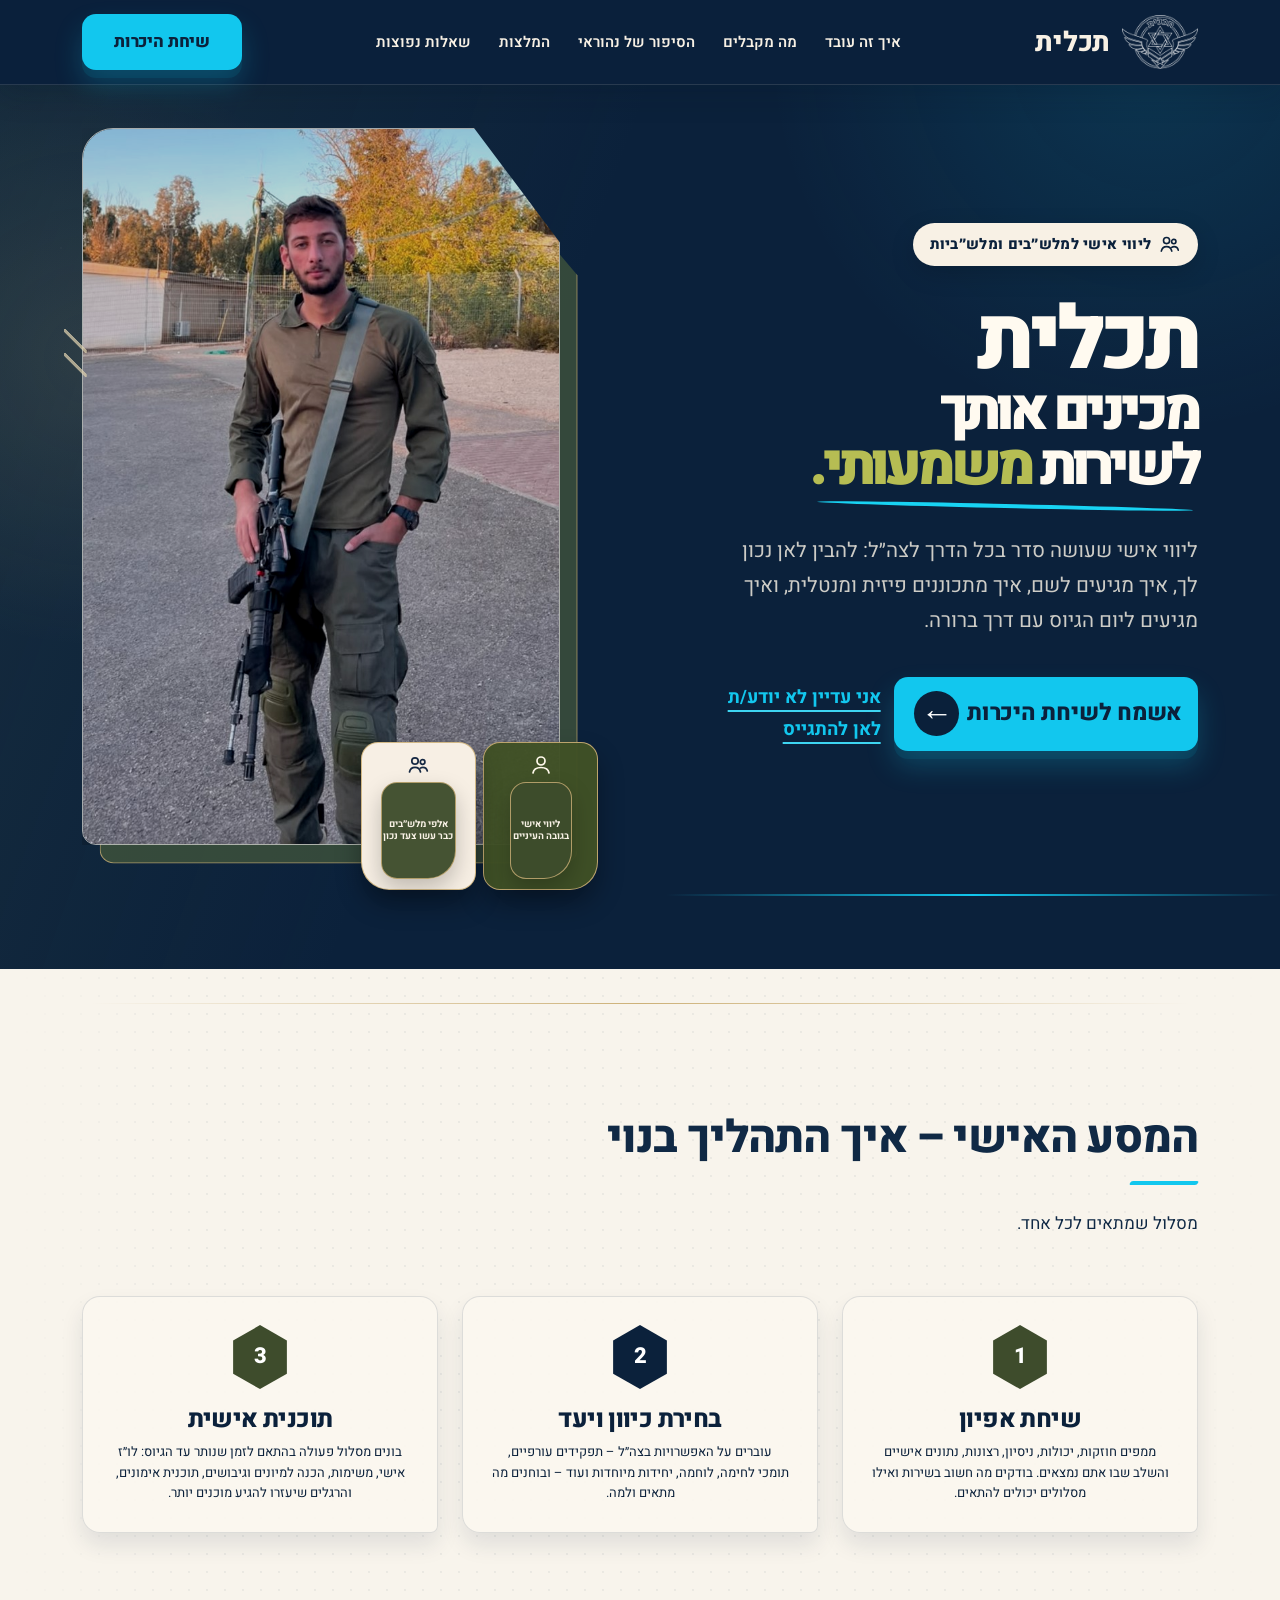
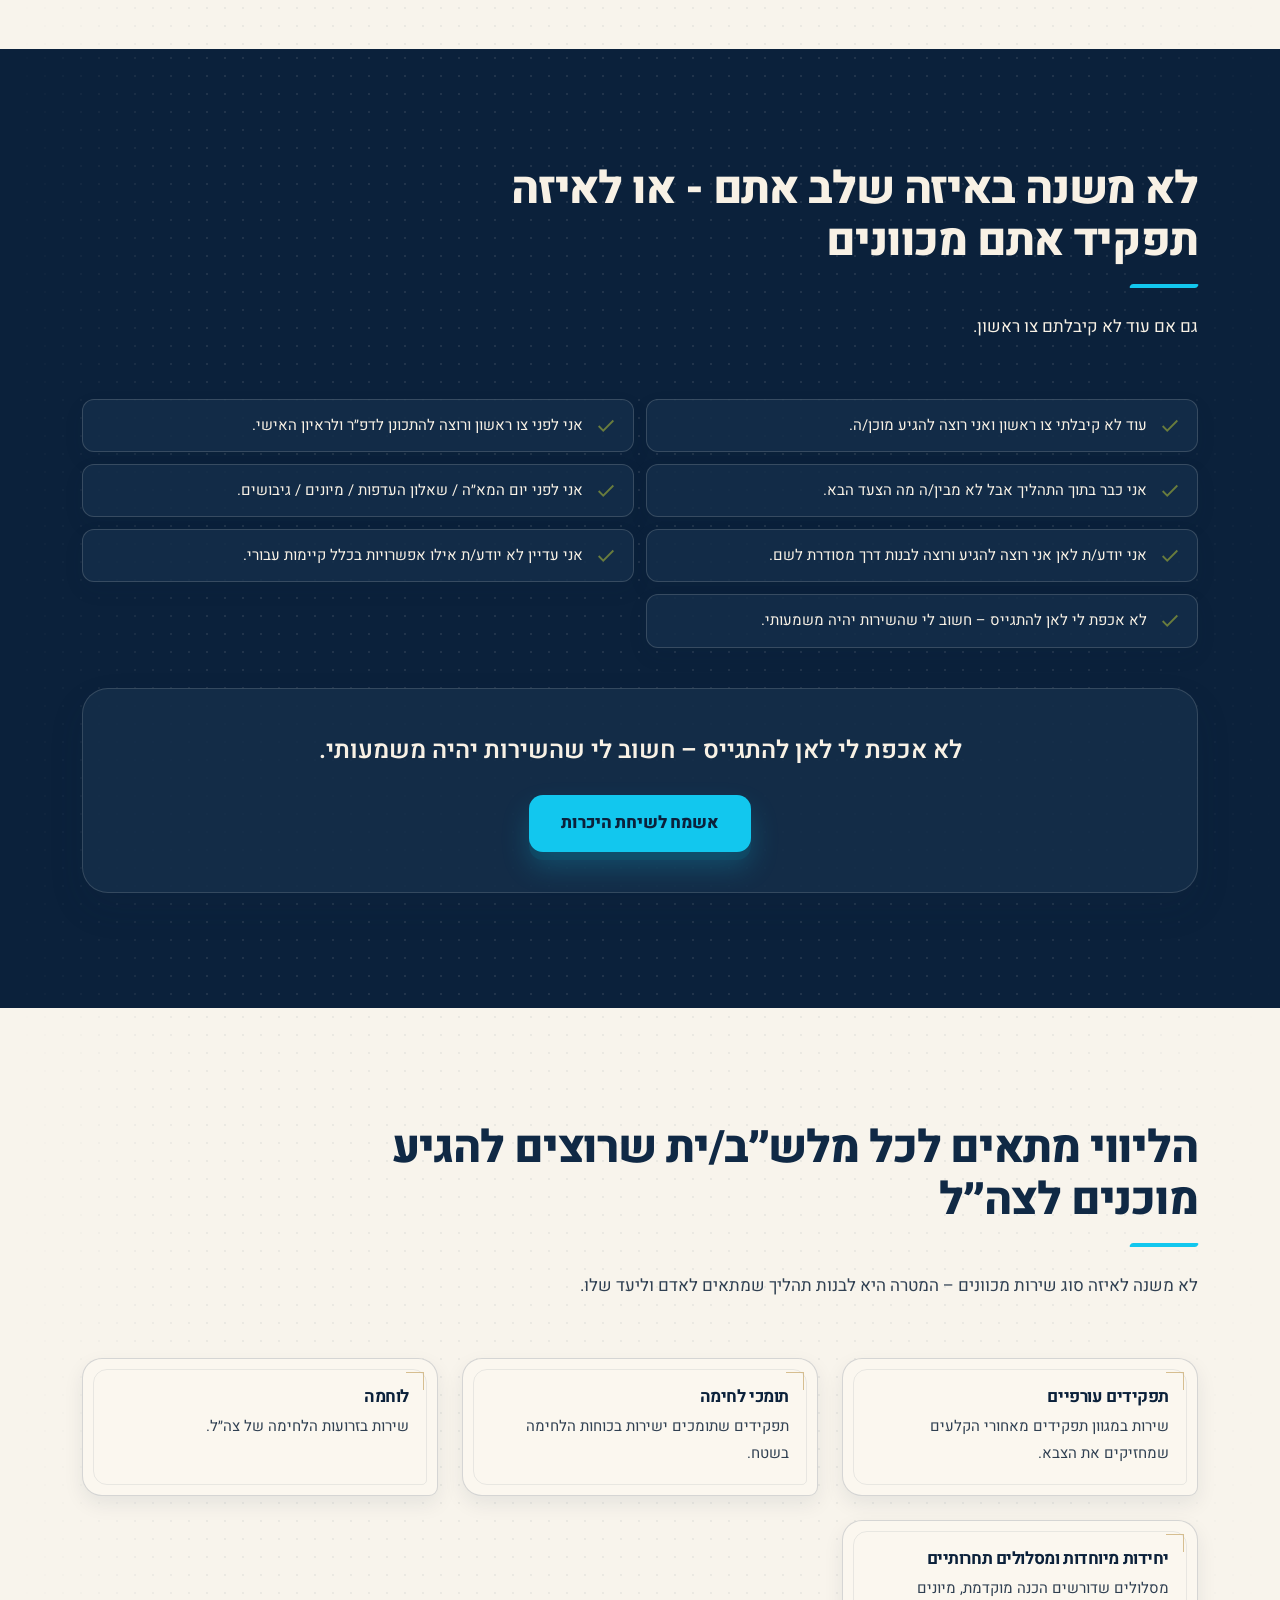
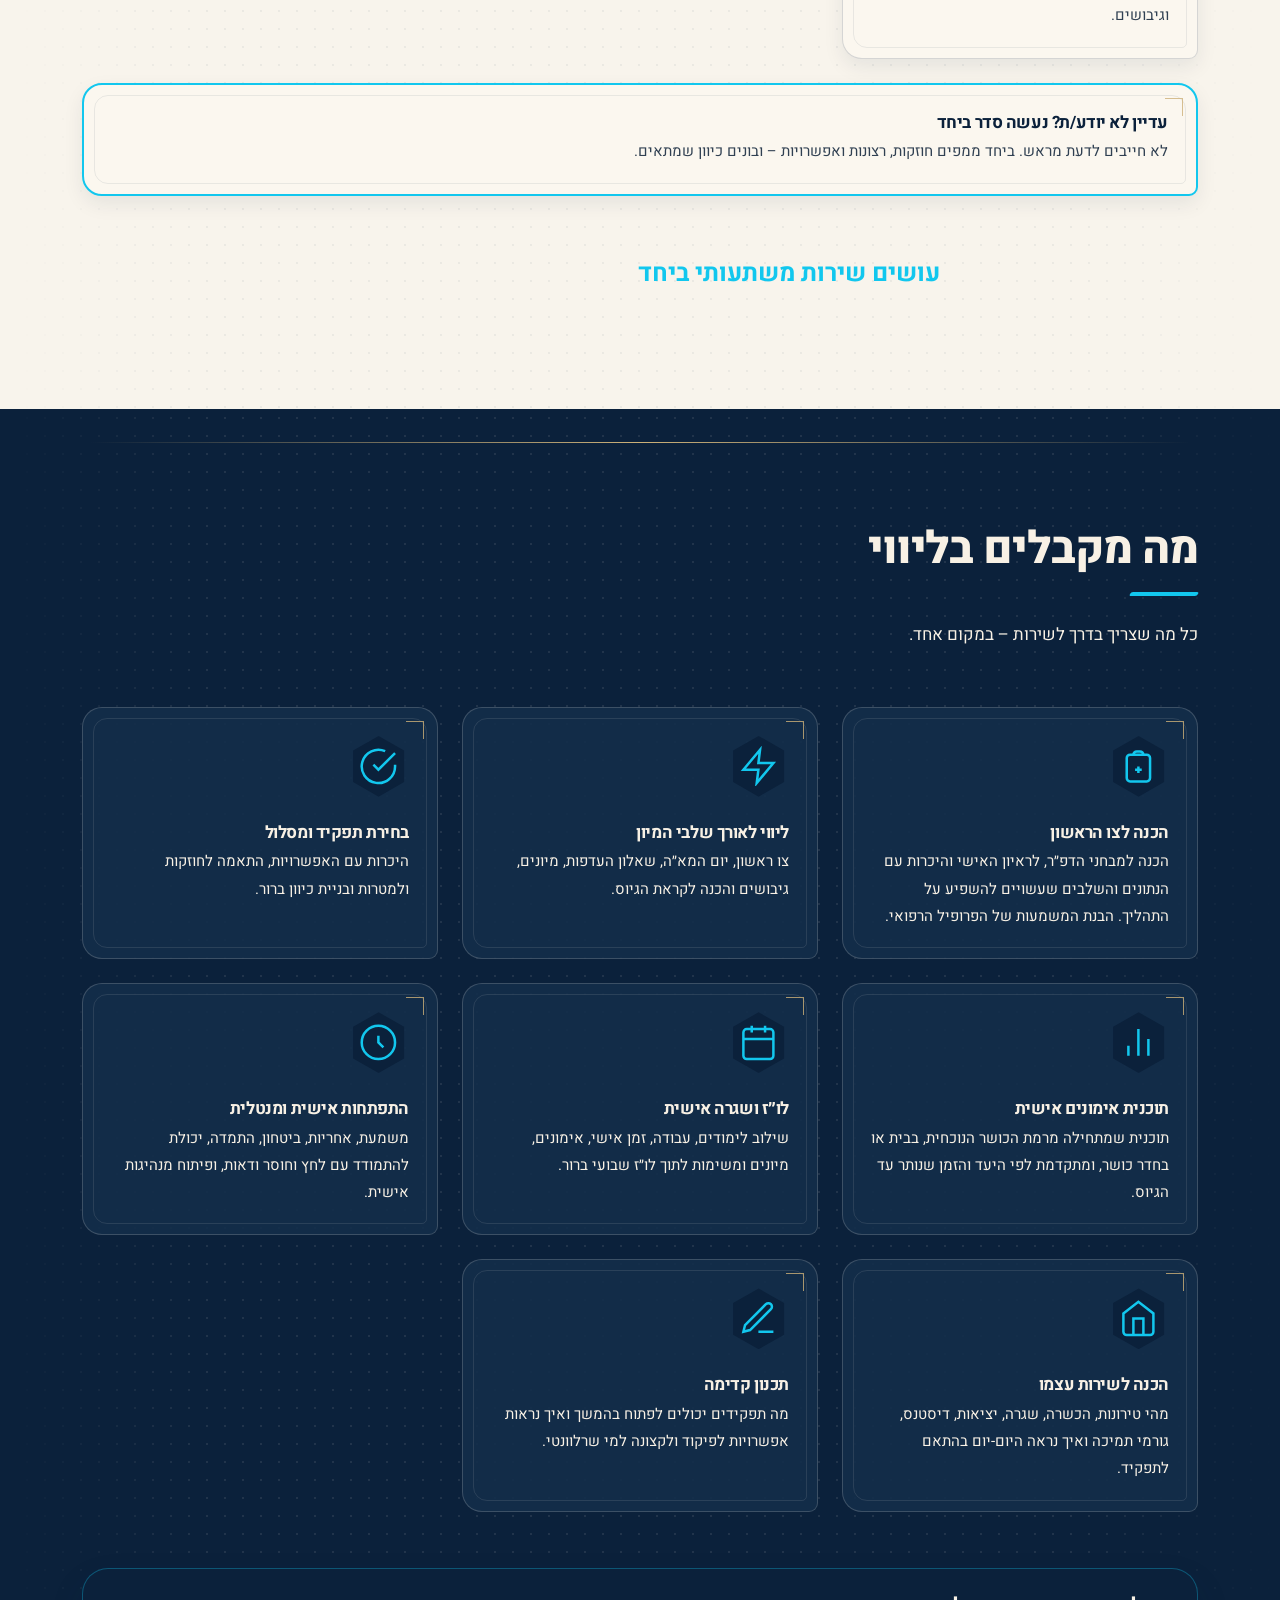
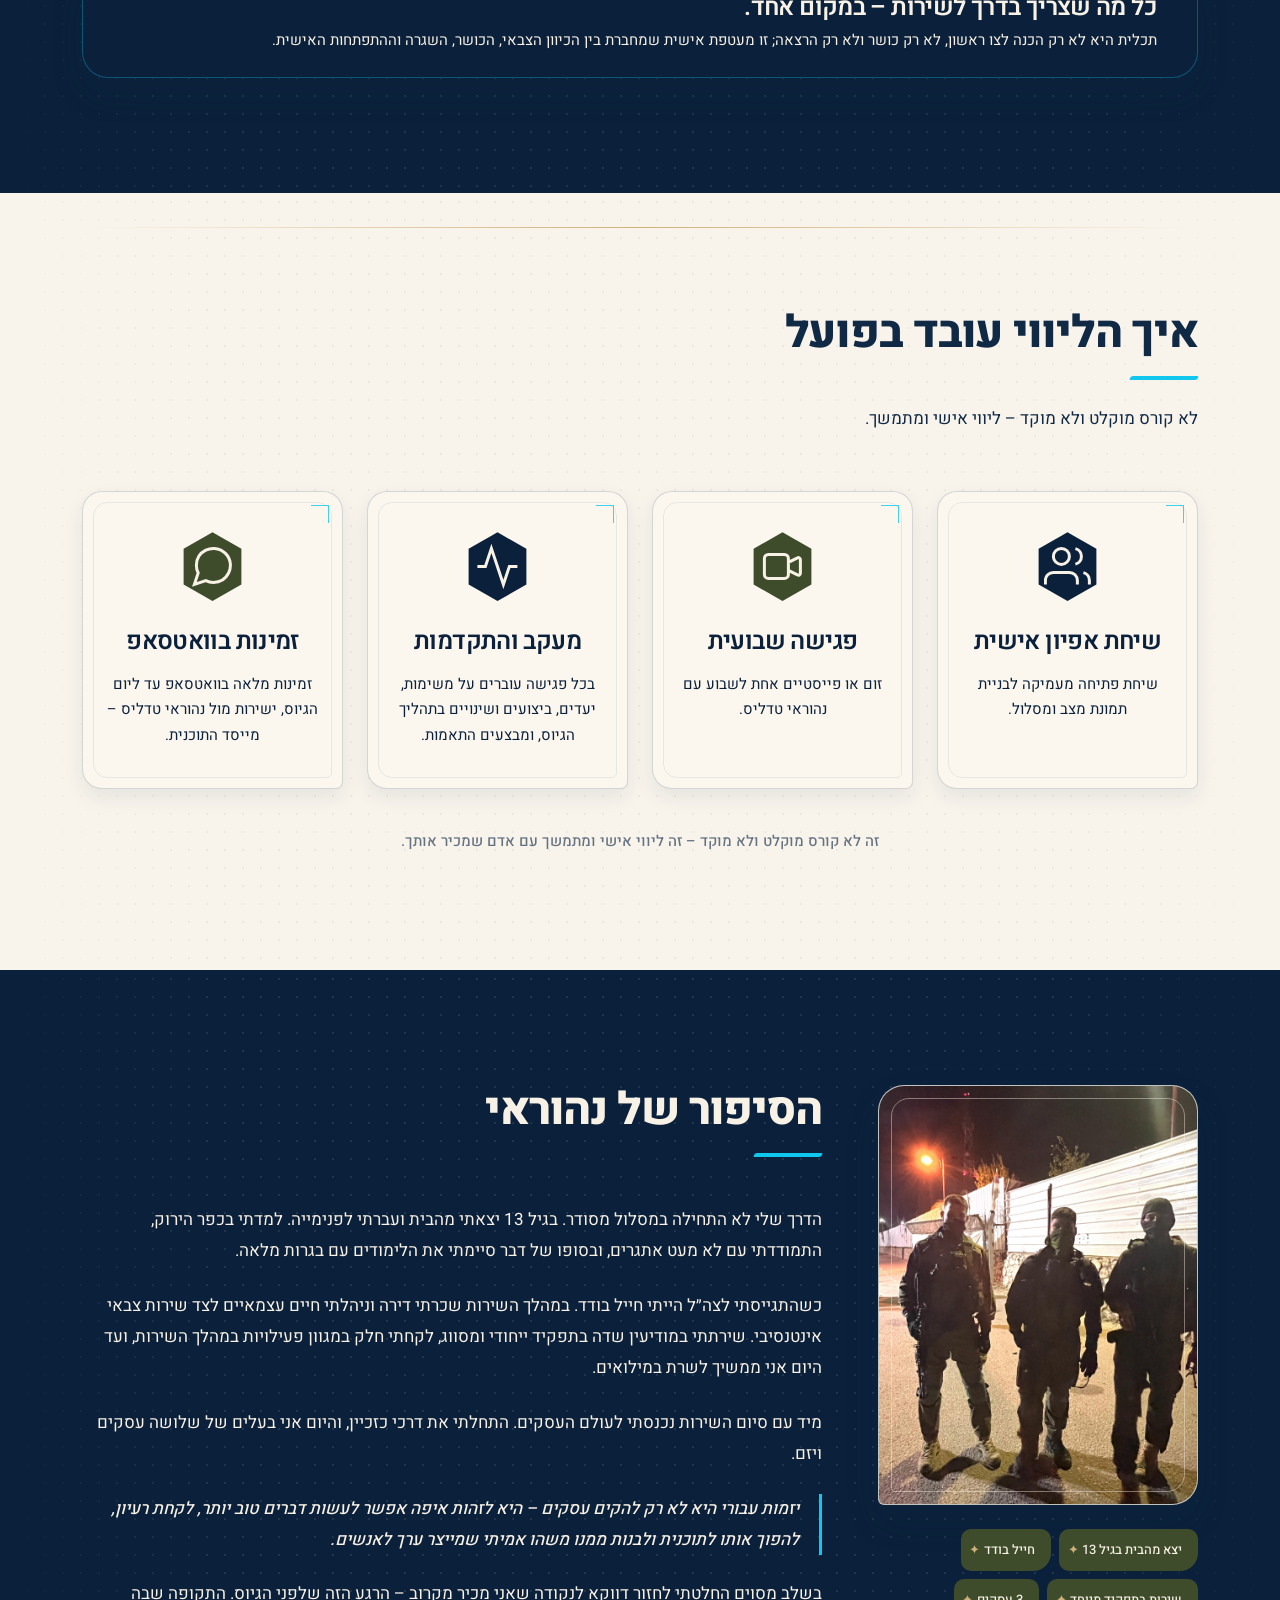
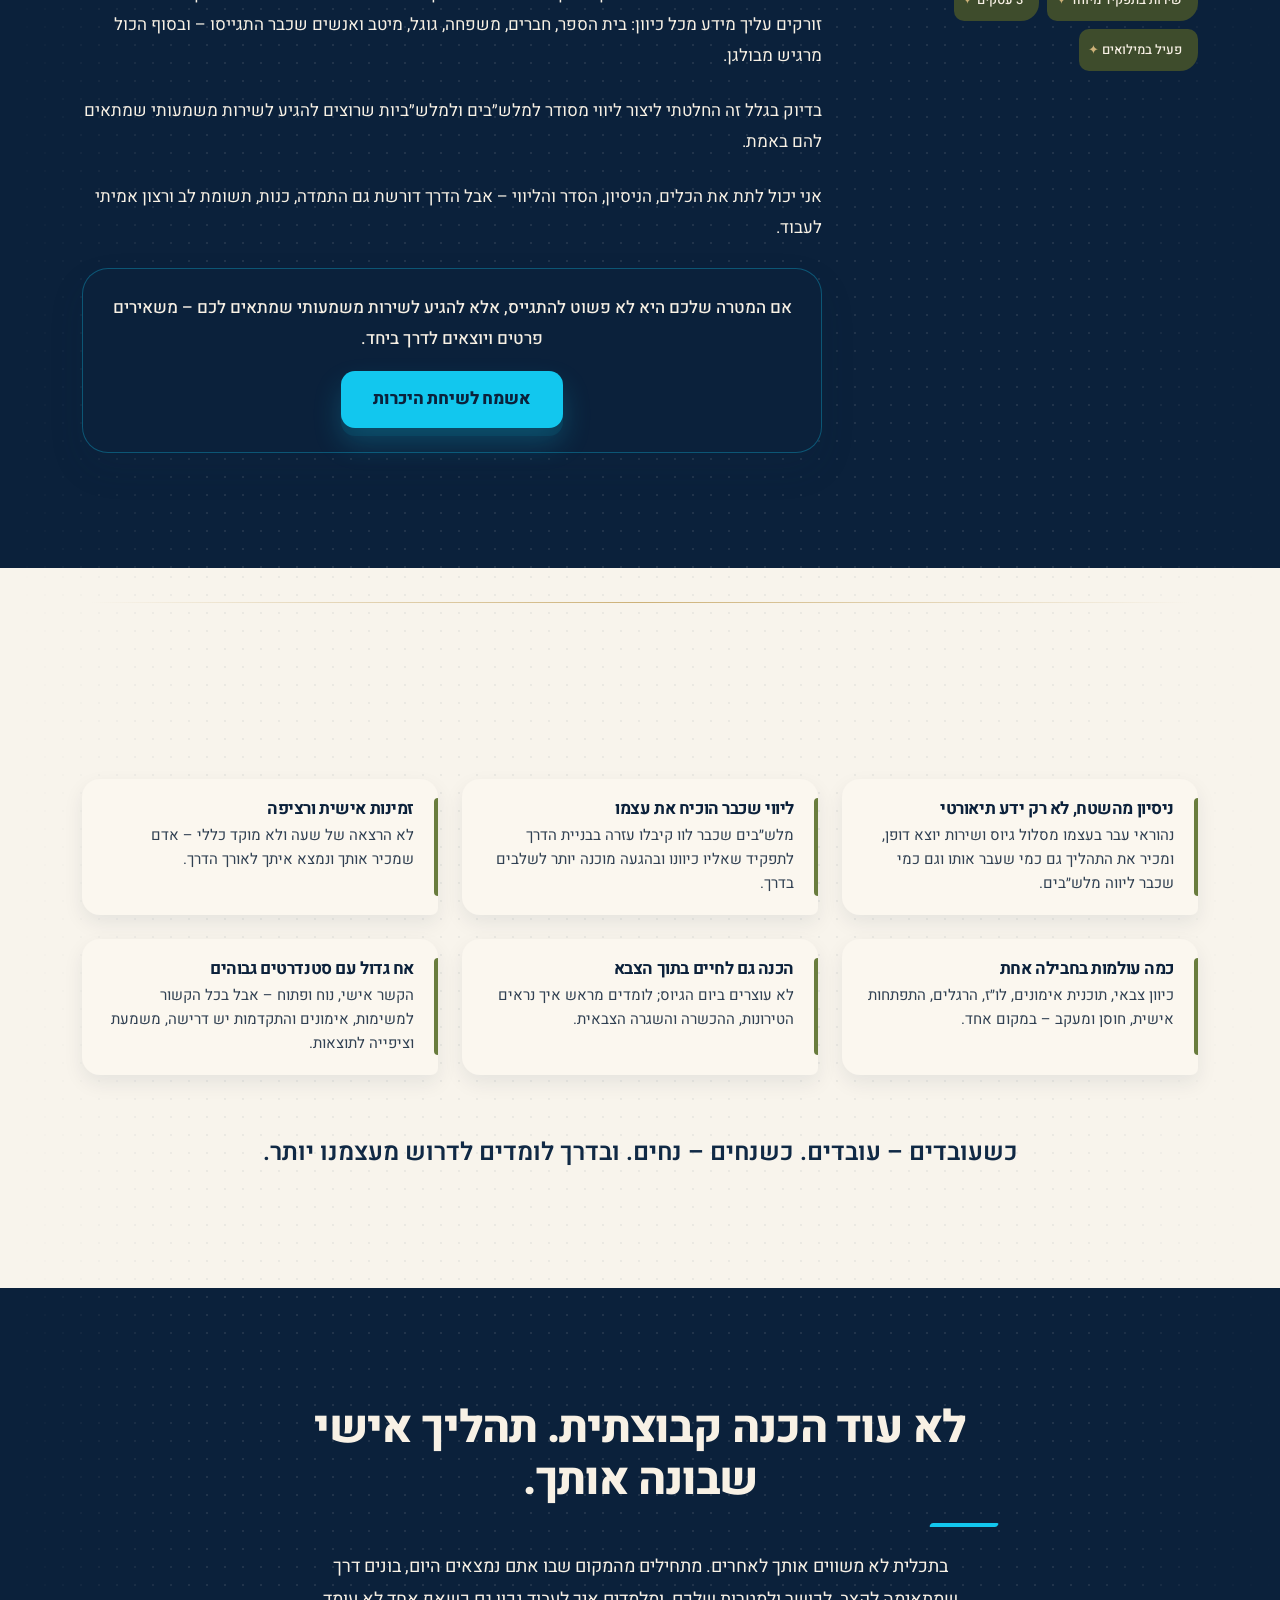
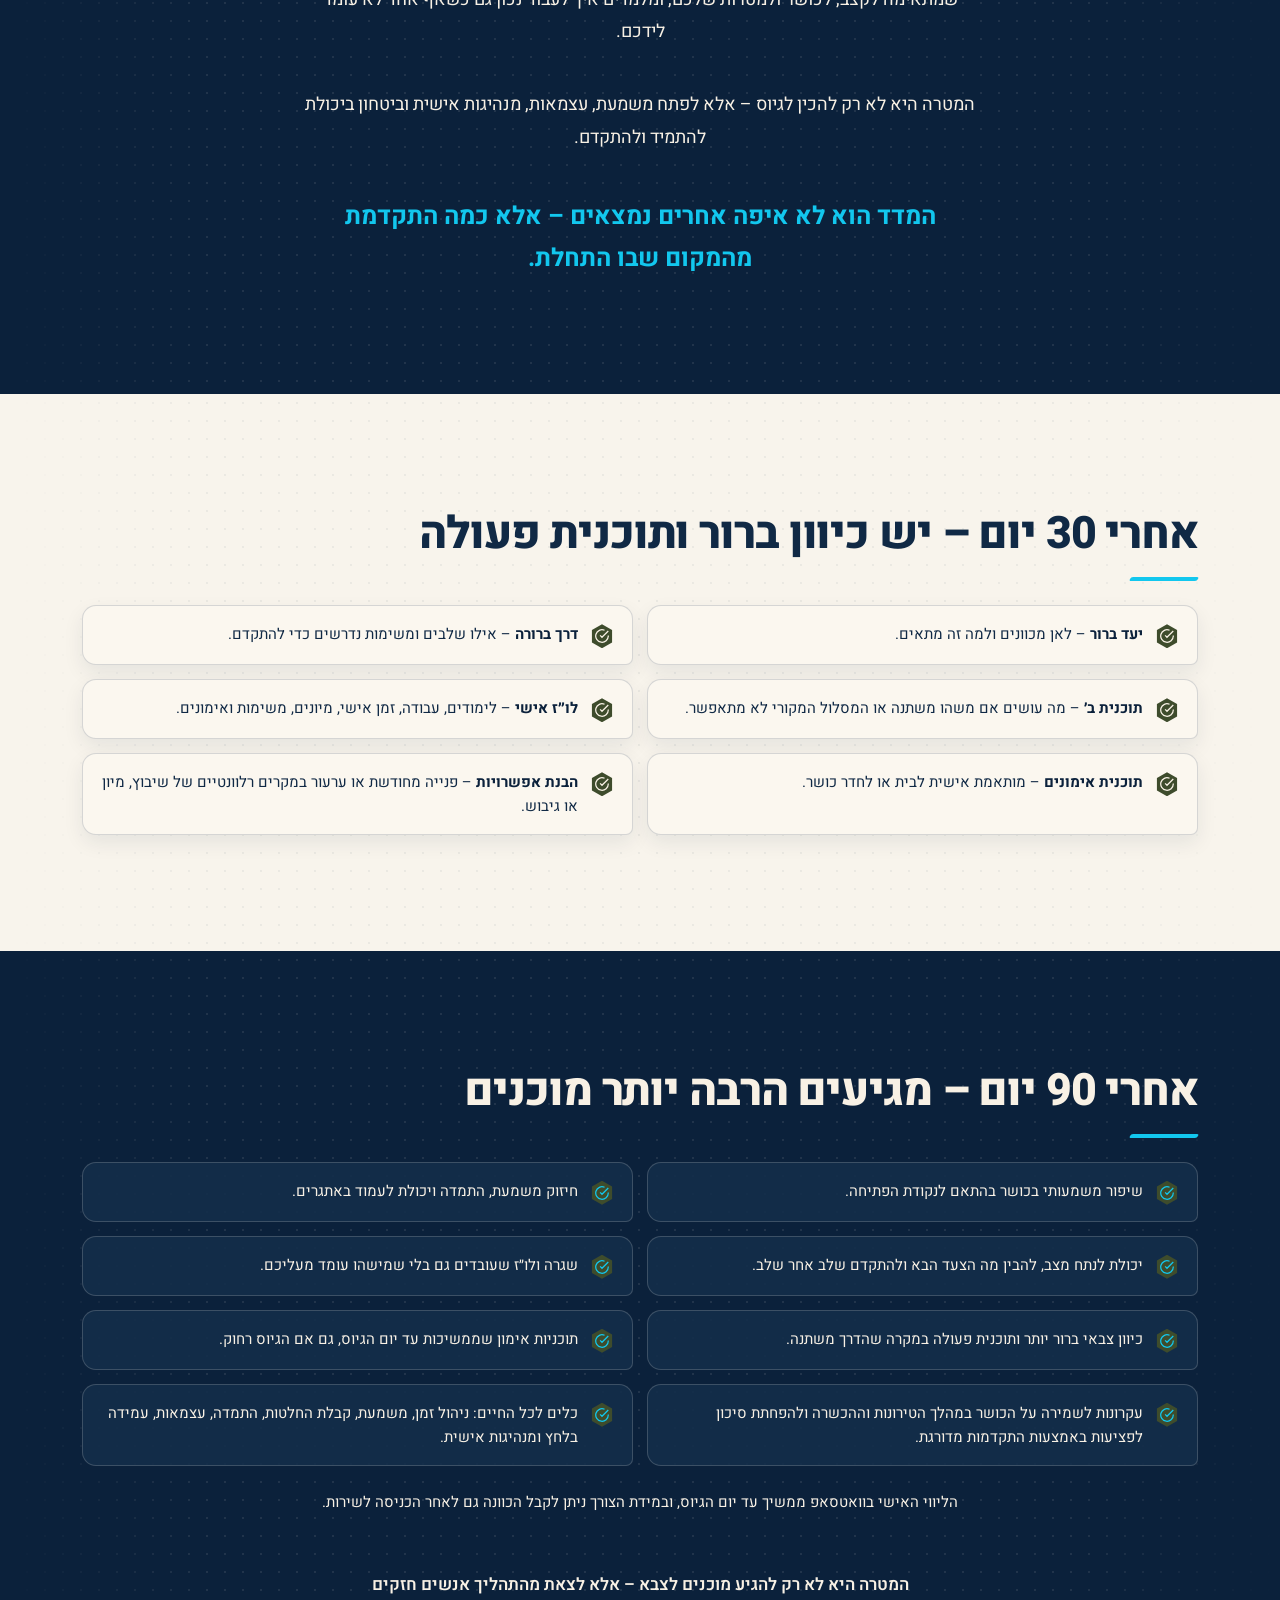
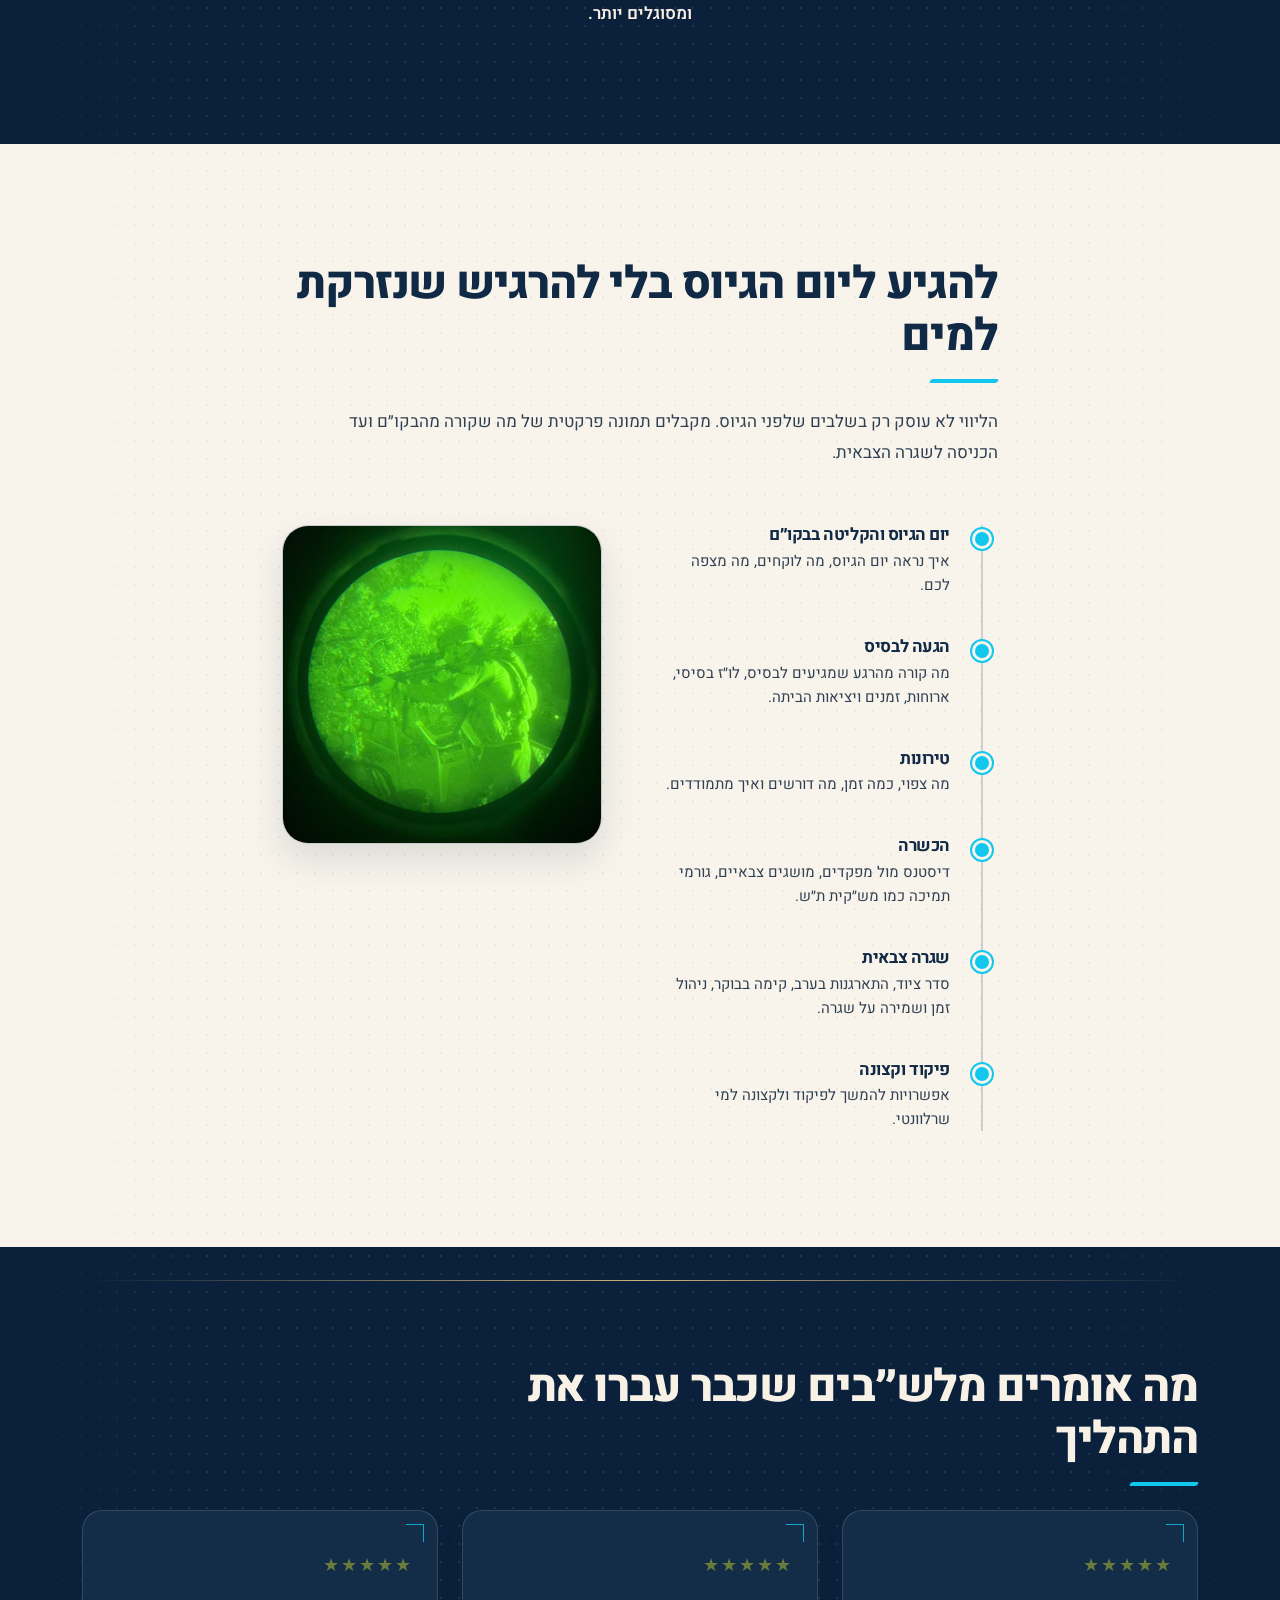
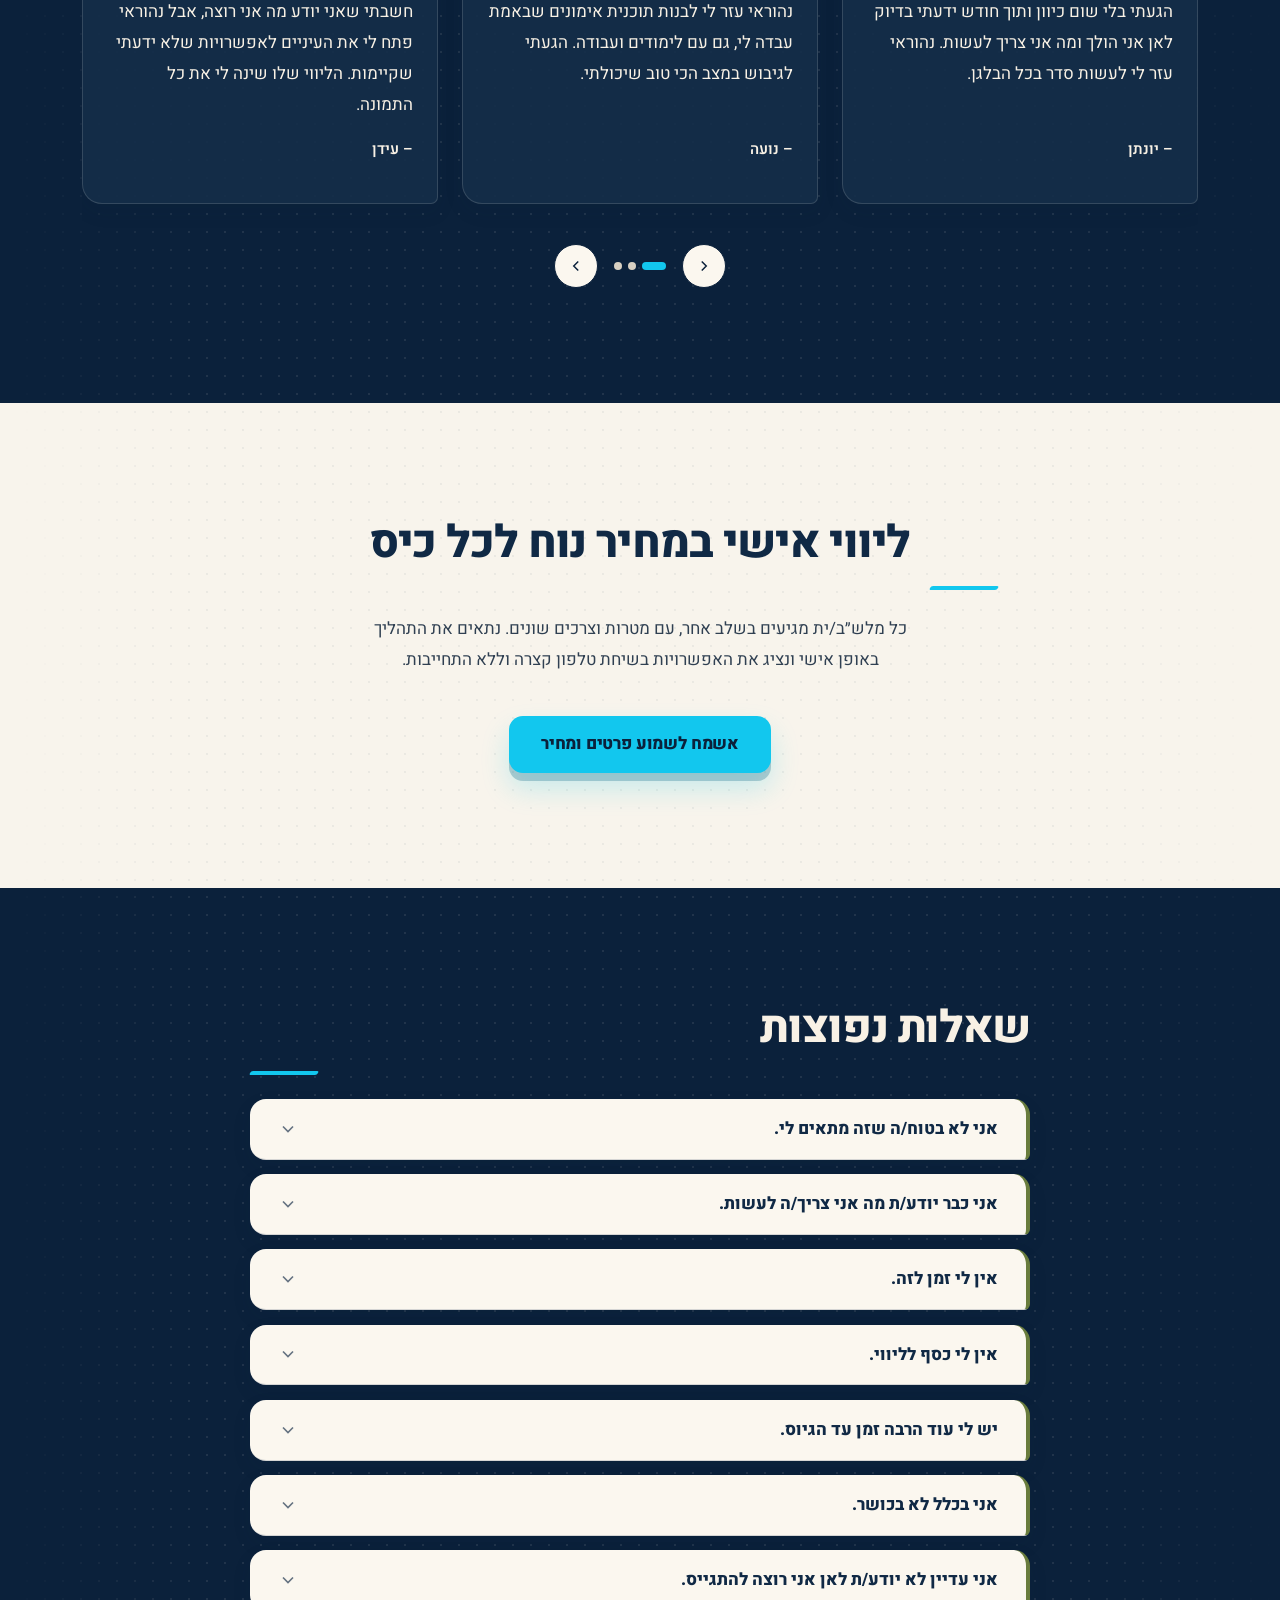
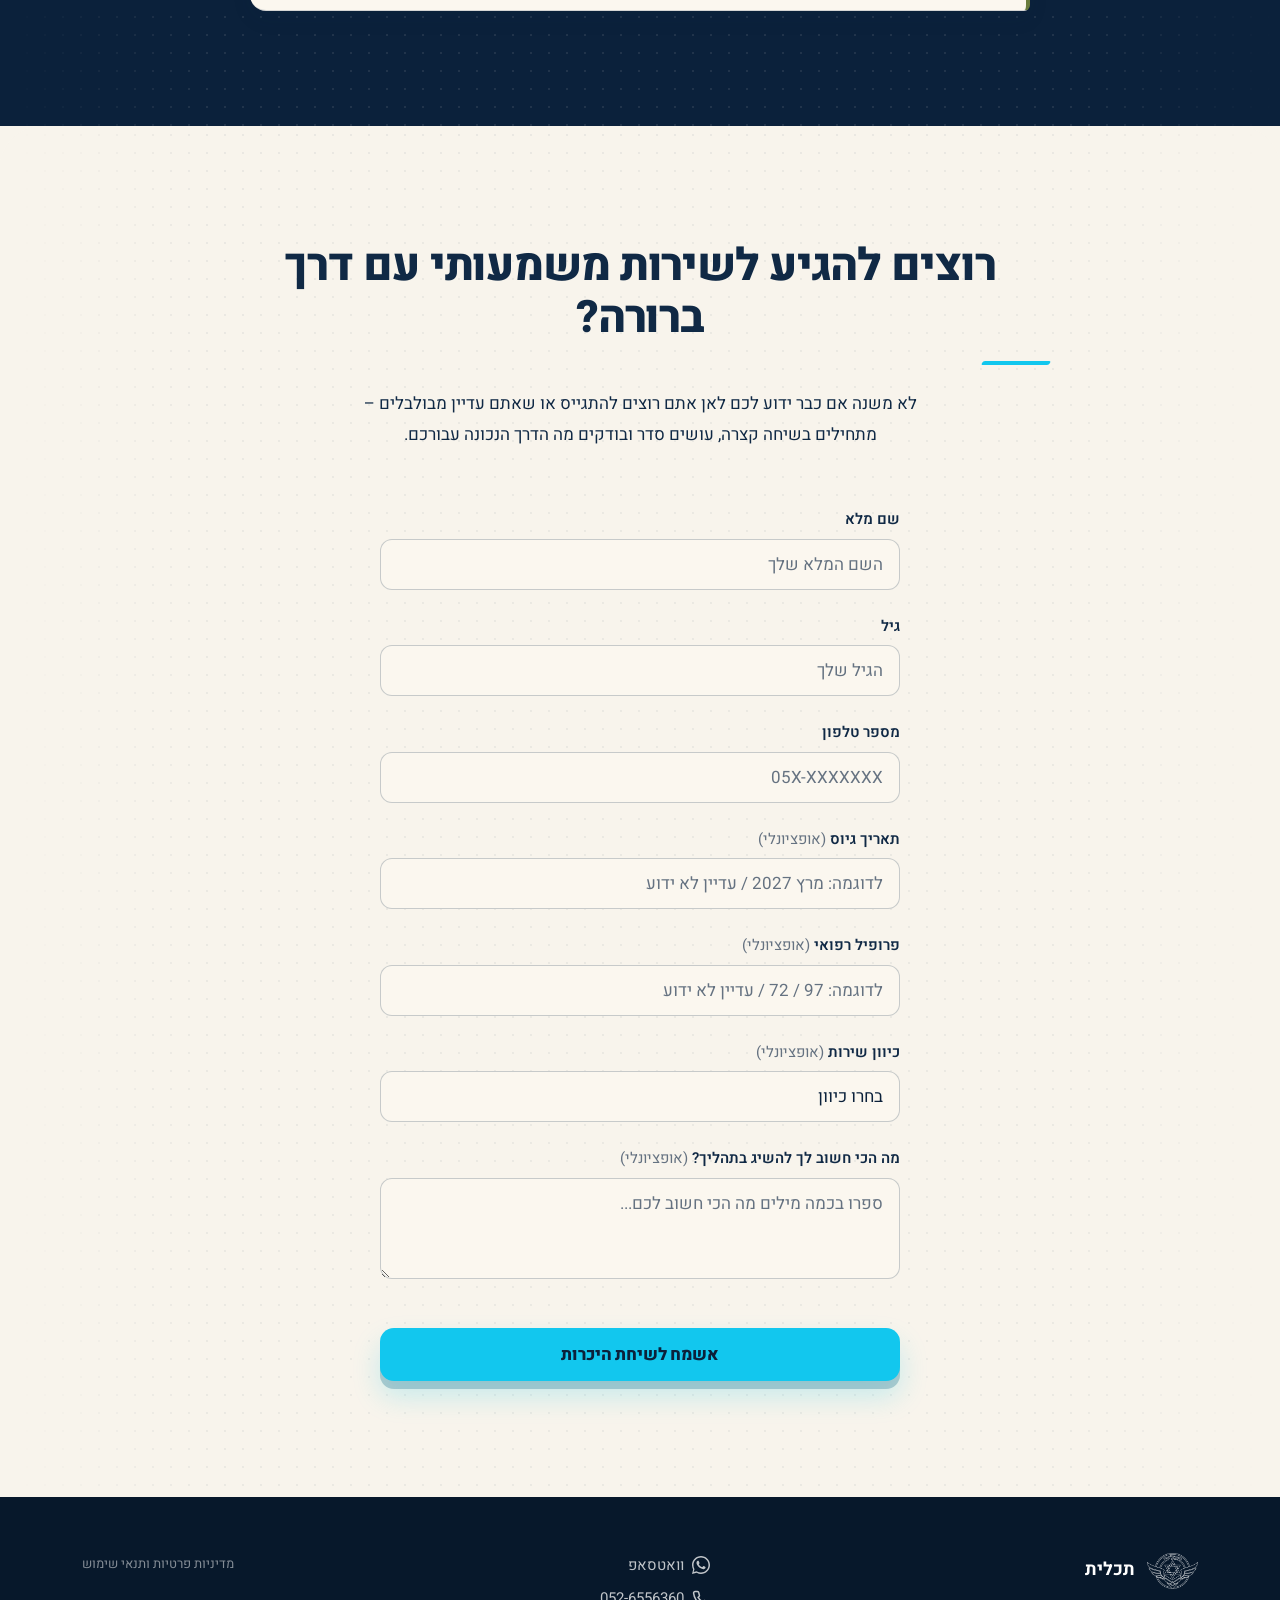
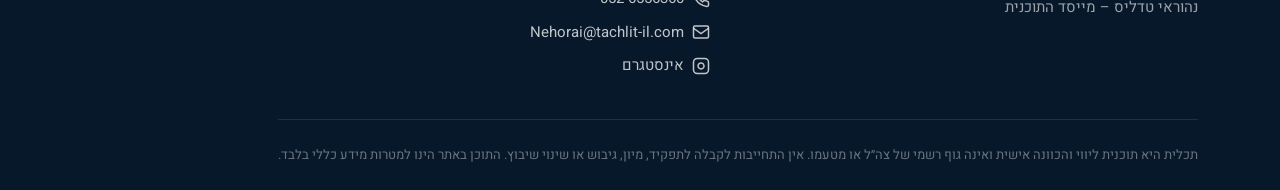
==== commit a81bb7d1: "Remove placeholder accessibility statement page" ====
--- a/index.html
+++ b/index.html
@@ -857,7 +857,6 @@
     <a href="#contact" class="btn btn--primary" data-analytics="cta-floating">אשמח לשיחת היכרות</a>
   </div>
 
-  <!-- ==================== FOOTER ==================== -->
   <footer class="footer" role="contentinfo">
     <div class="container footer__inner">
       <div>
@@ -890,7 +889,6 @@
 
       <div class="footer__links">
         <a href="privacy-terms.html">מדיניות פרטיות ותנאי שימוש</a>
-        <a href="accessibility.html">הצהרת נגישות</a>
       </div>
 
       <p class="footer__disclaimer">
--- a/css/styles.css
+++ b/css/styles.css
@@ -1123,6 +1123,13 @@
   text-align: center;
 }
 
+/* Give the contact heading the full centered container width at every viewport size. */
+#contact-title {
+  width: 100%;
+  margin-inline: auto;
+  text-align: center;
+}
+
 .contact__intro {
   max-width: 560px;
   margin: 0 auto var(--space-xl);
@@ -2658,6 +2665,11 @@
 .header__logo img,
 .footer__brand img {
   filter: brightness(0) invert(1);
+}
+
+/* Legal and accessibility pages use the colorful logo without the white filter. */
+.header__logo--colorful img {
+  filter: none;
 }
 
 .hero {
@@ -2872,7 +2884,6 @@
   background: var(--color-navy);
 }
 
-.benefit-card:nth-child(even) .benefit-card__icon,
 .how-works__card:nth-child(even) .how-works__card-icon {
   background: var(--color-olive-dark);
 }
